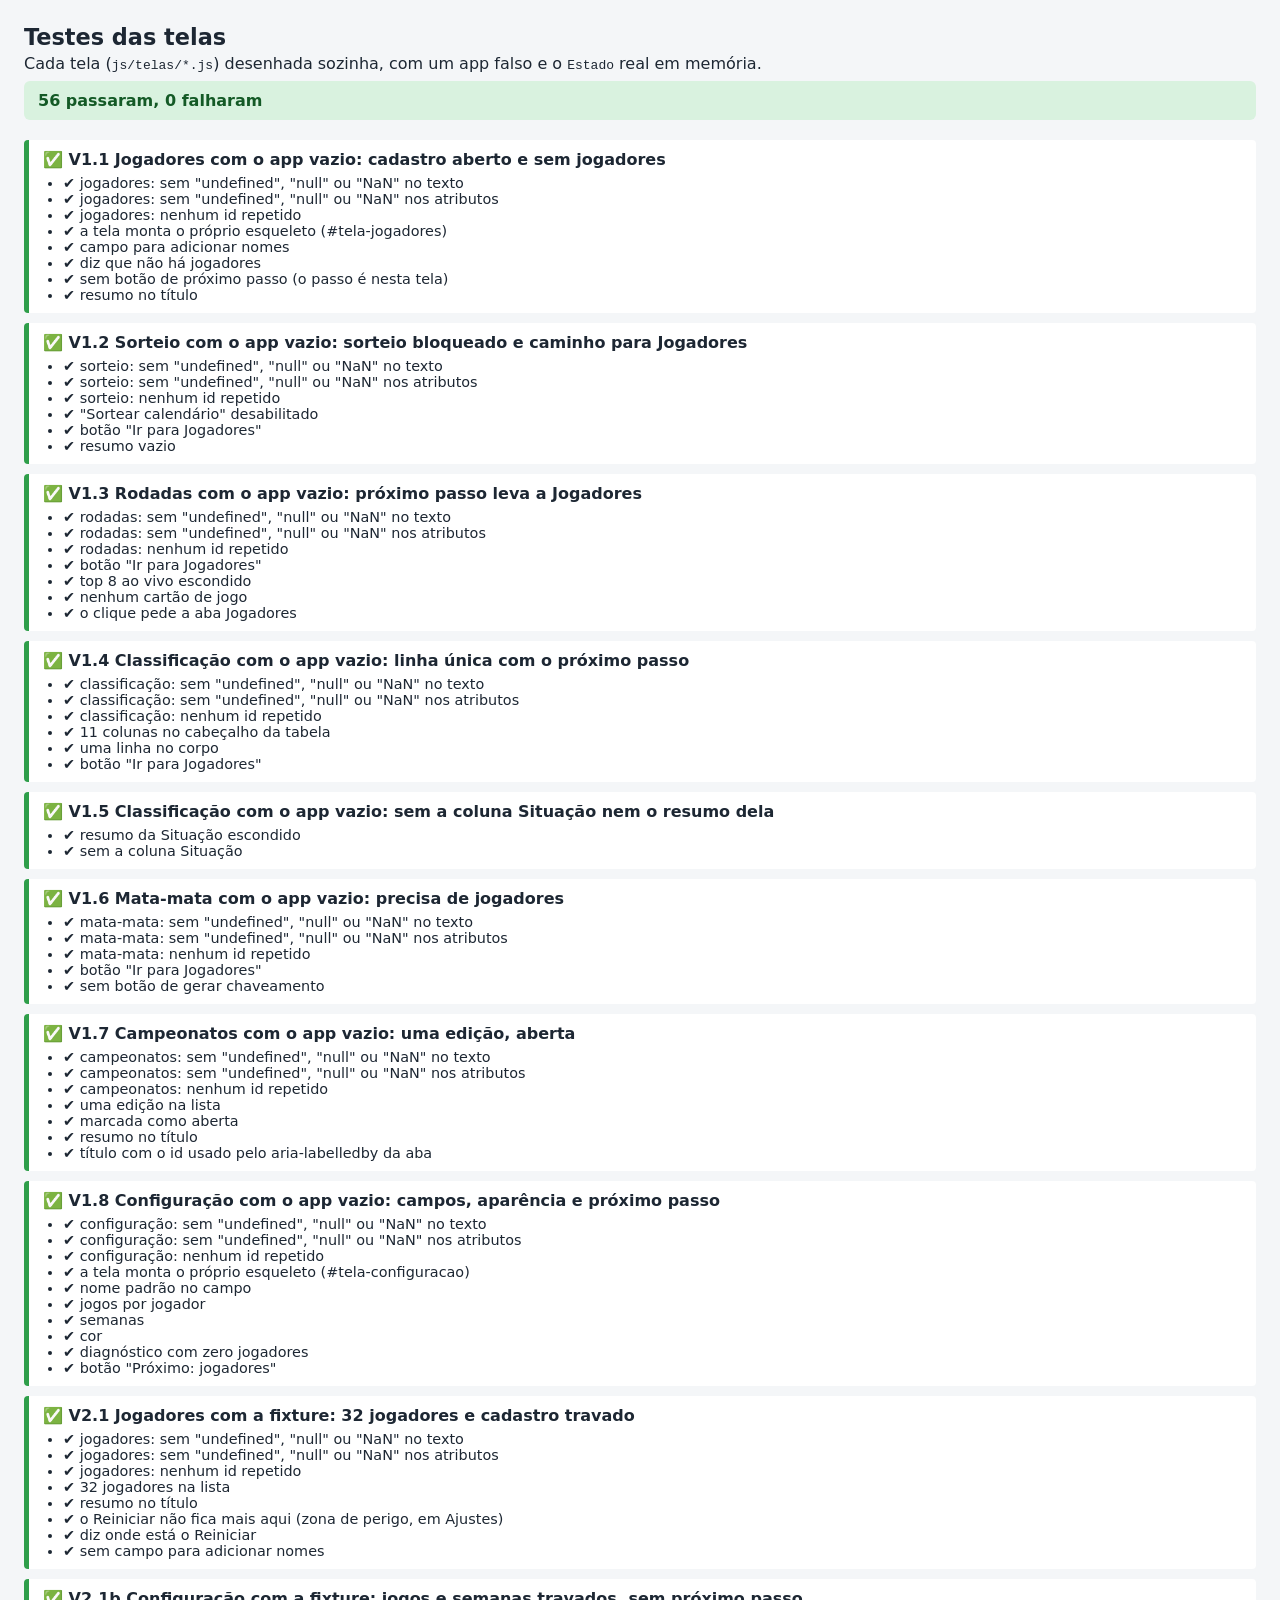
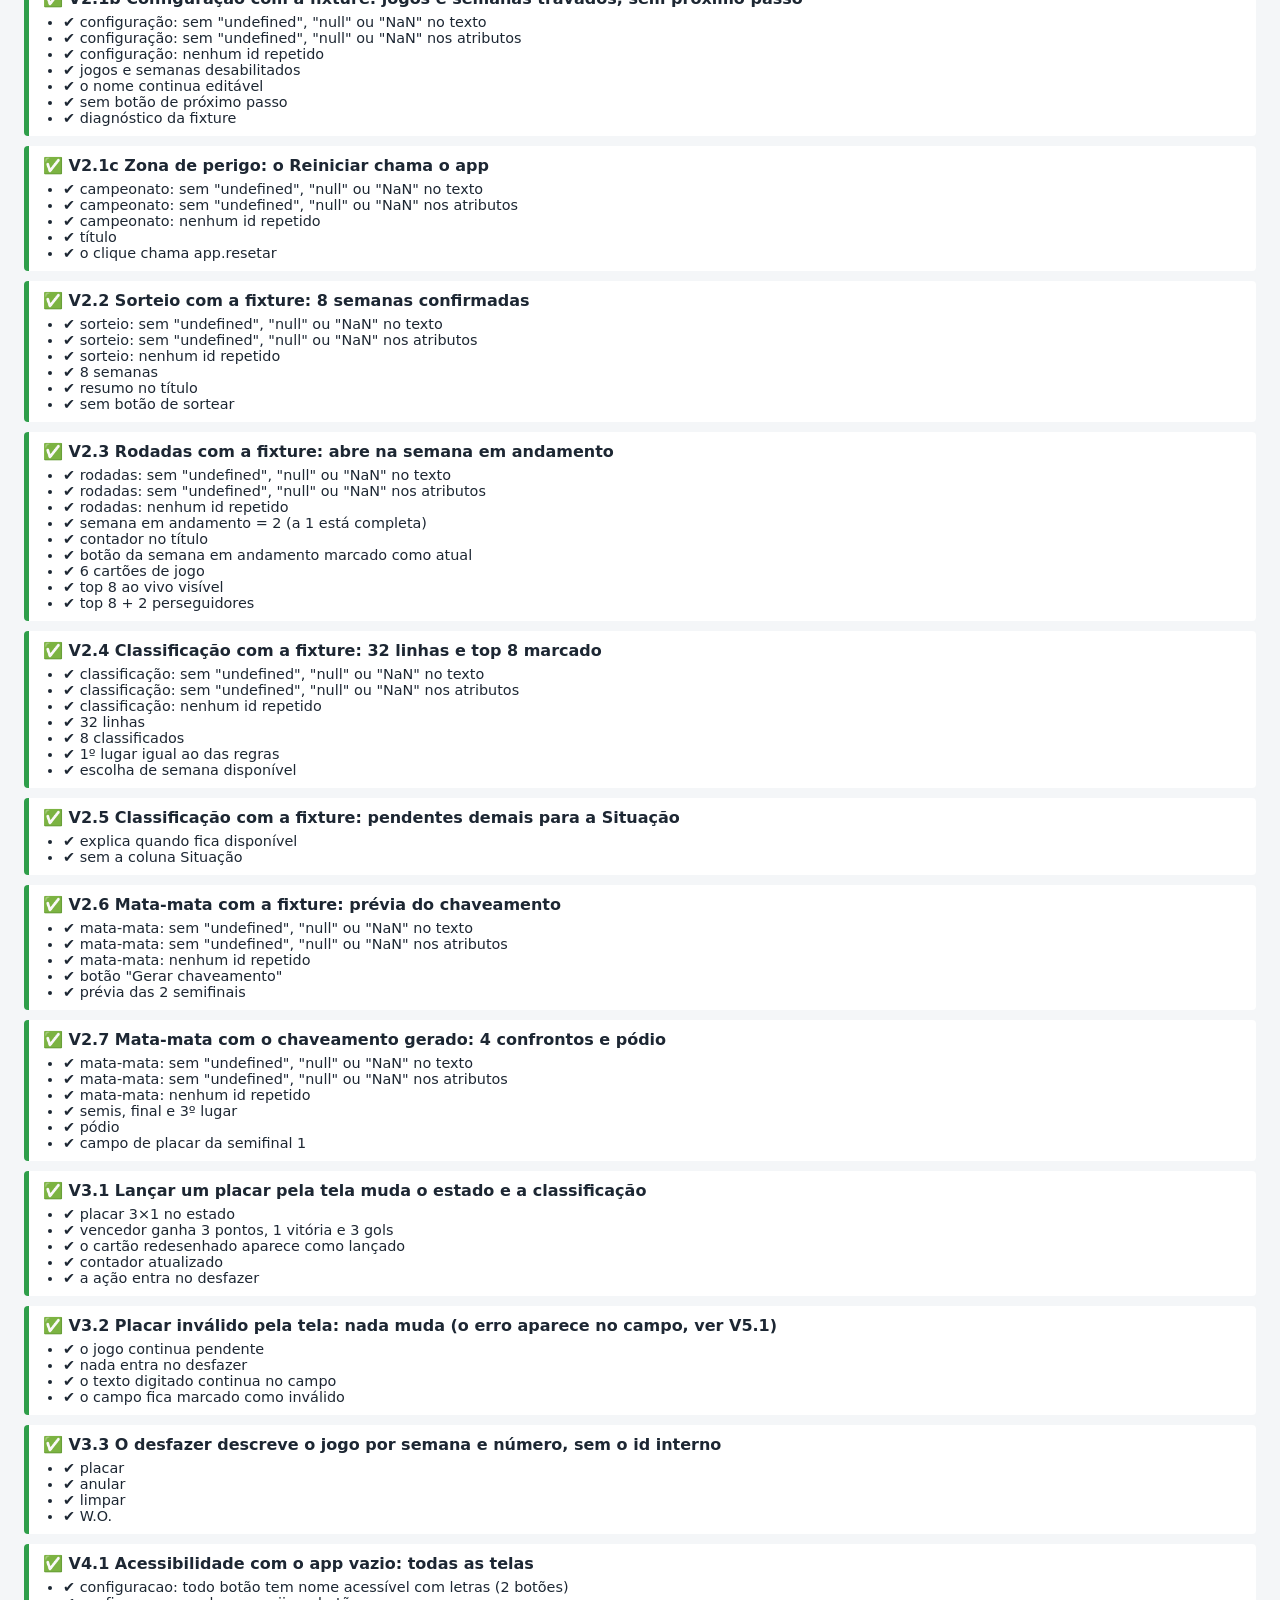
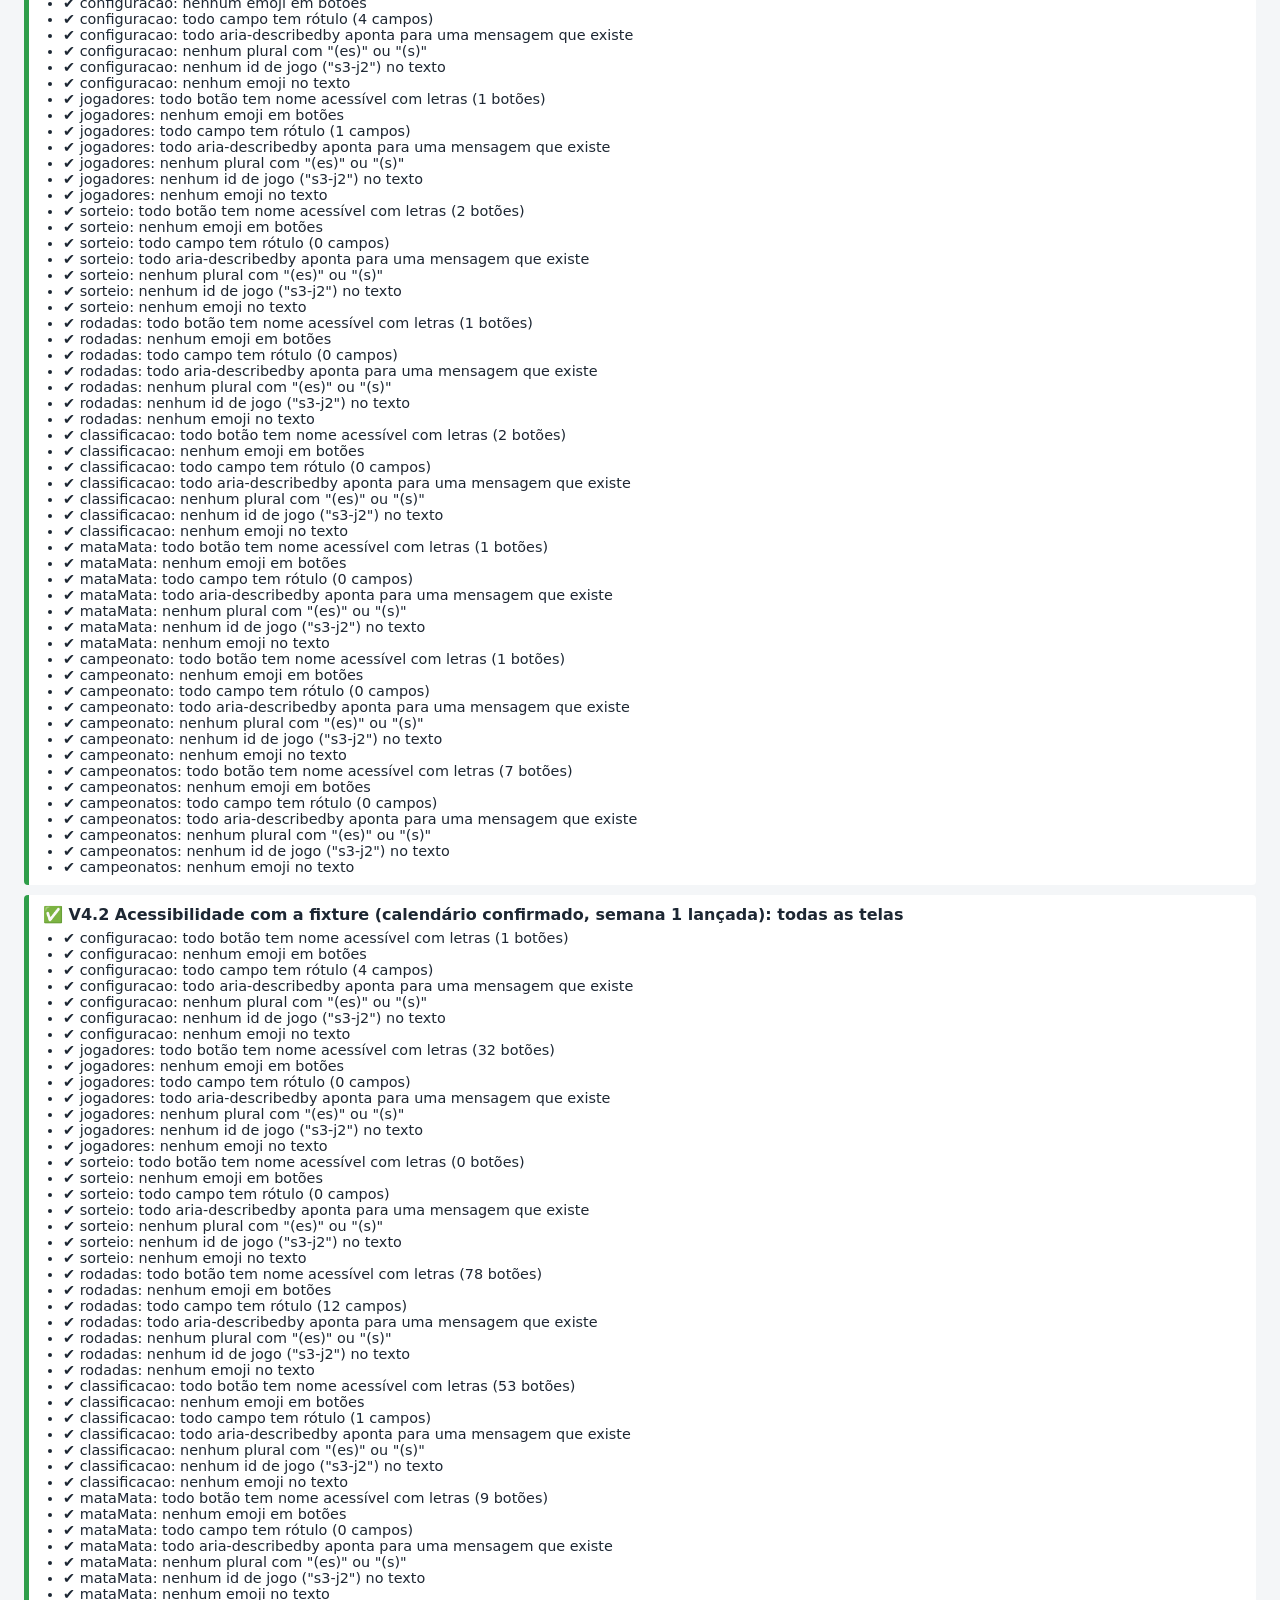
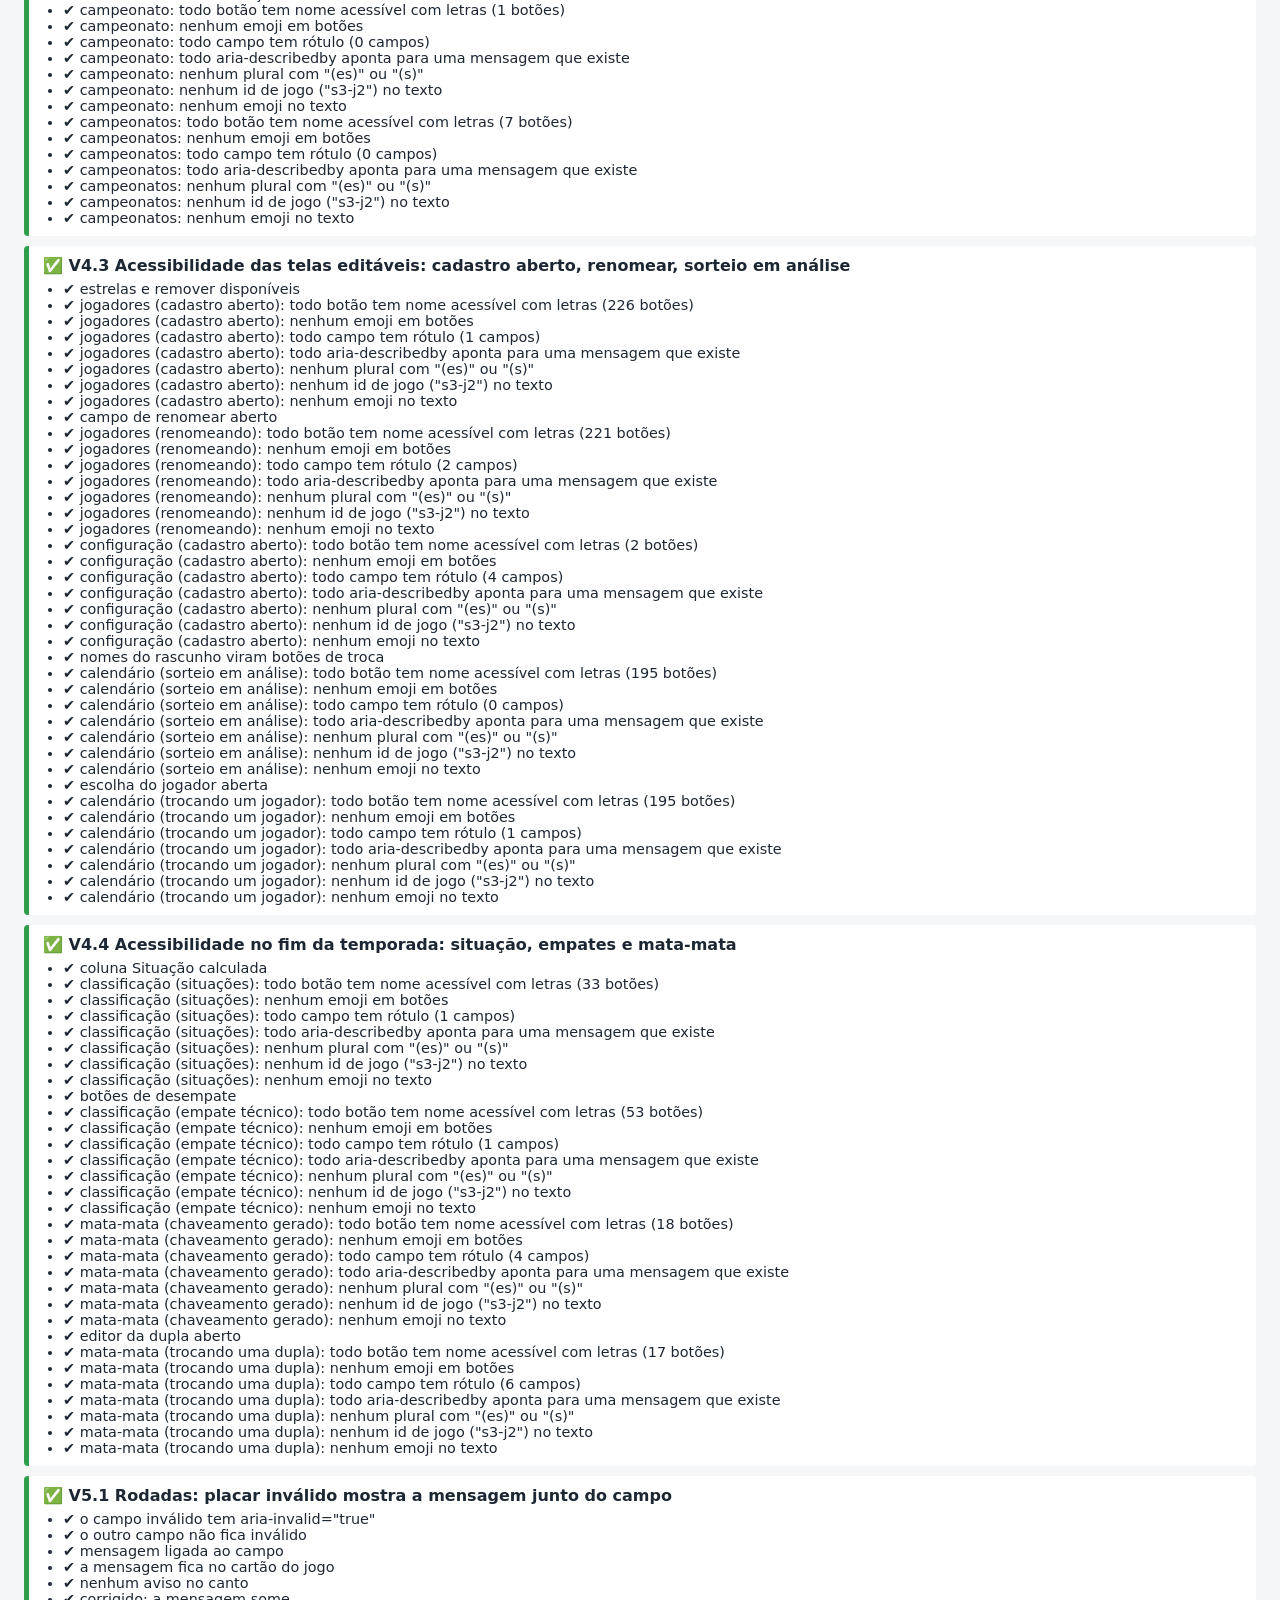
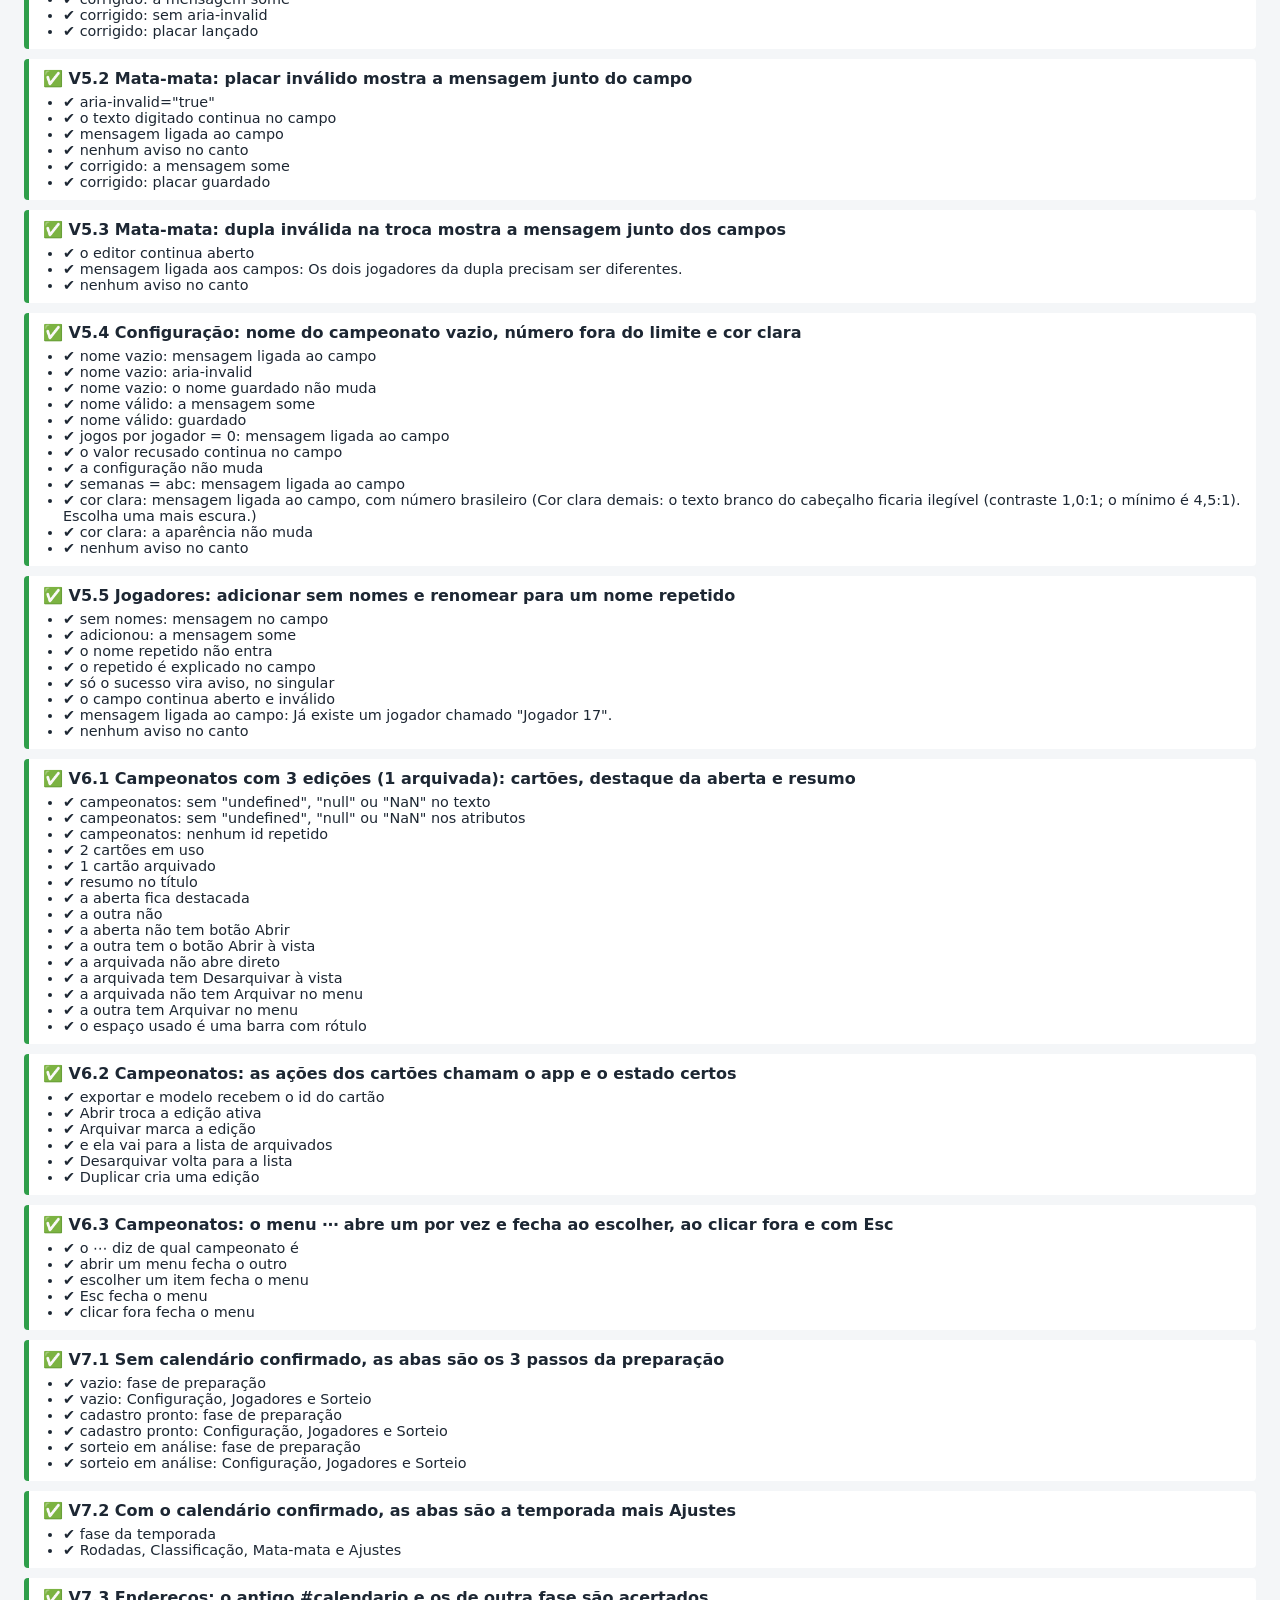
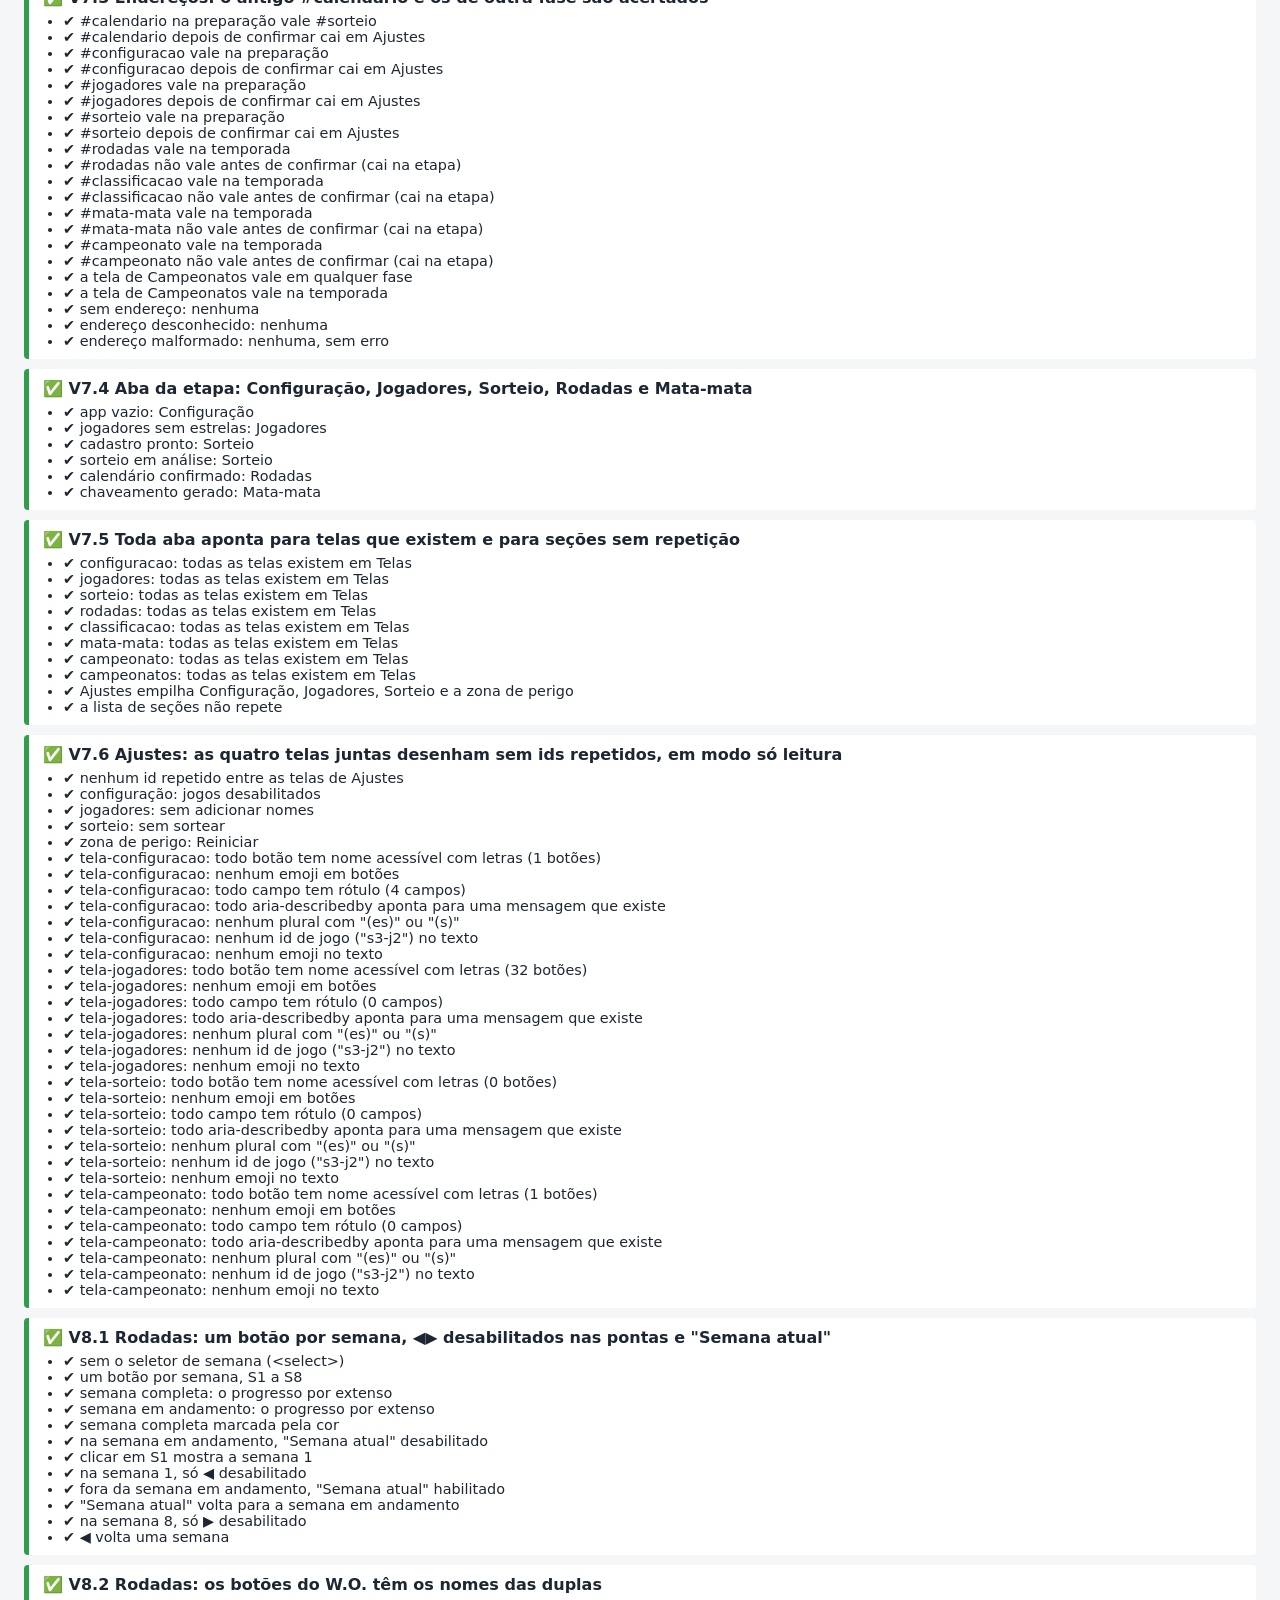
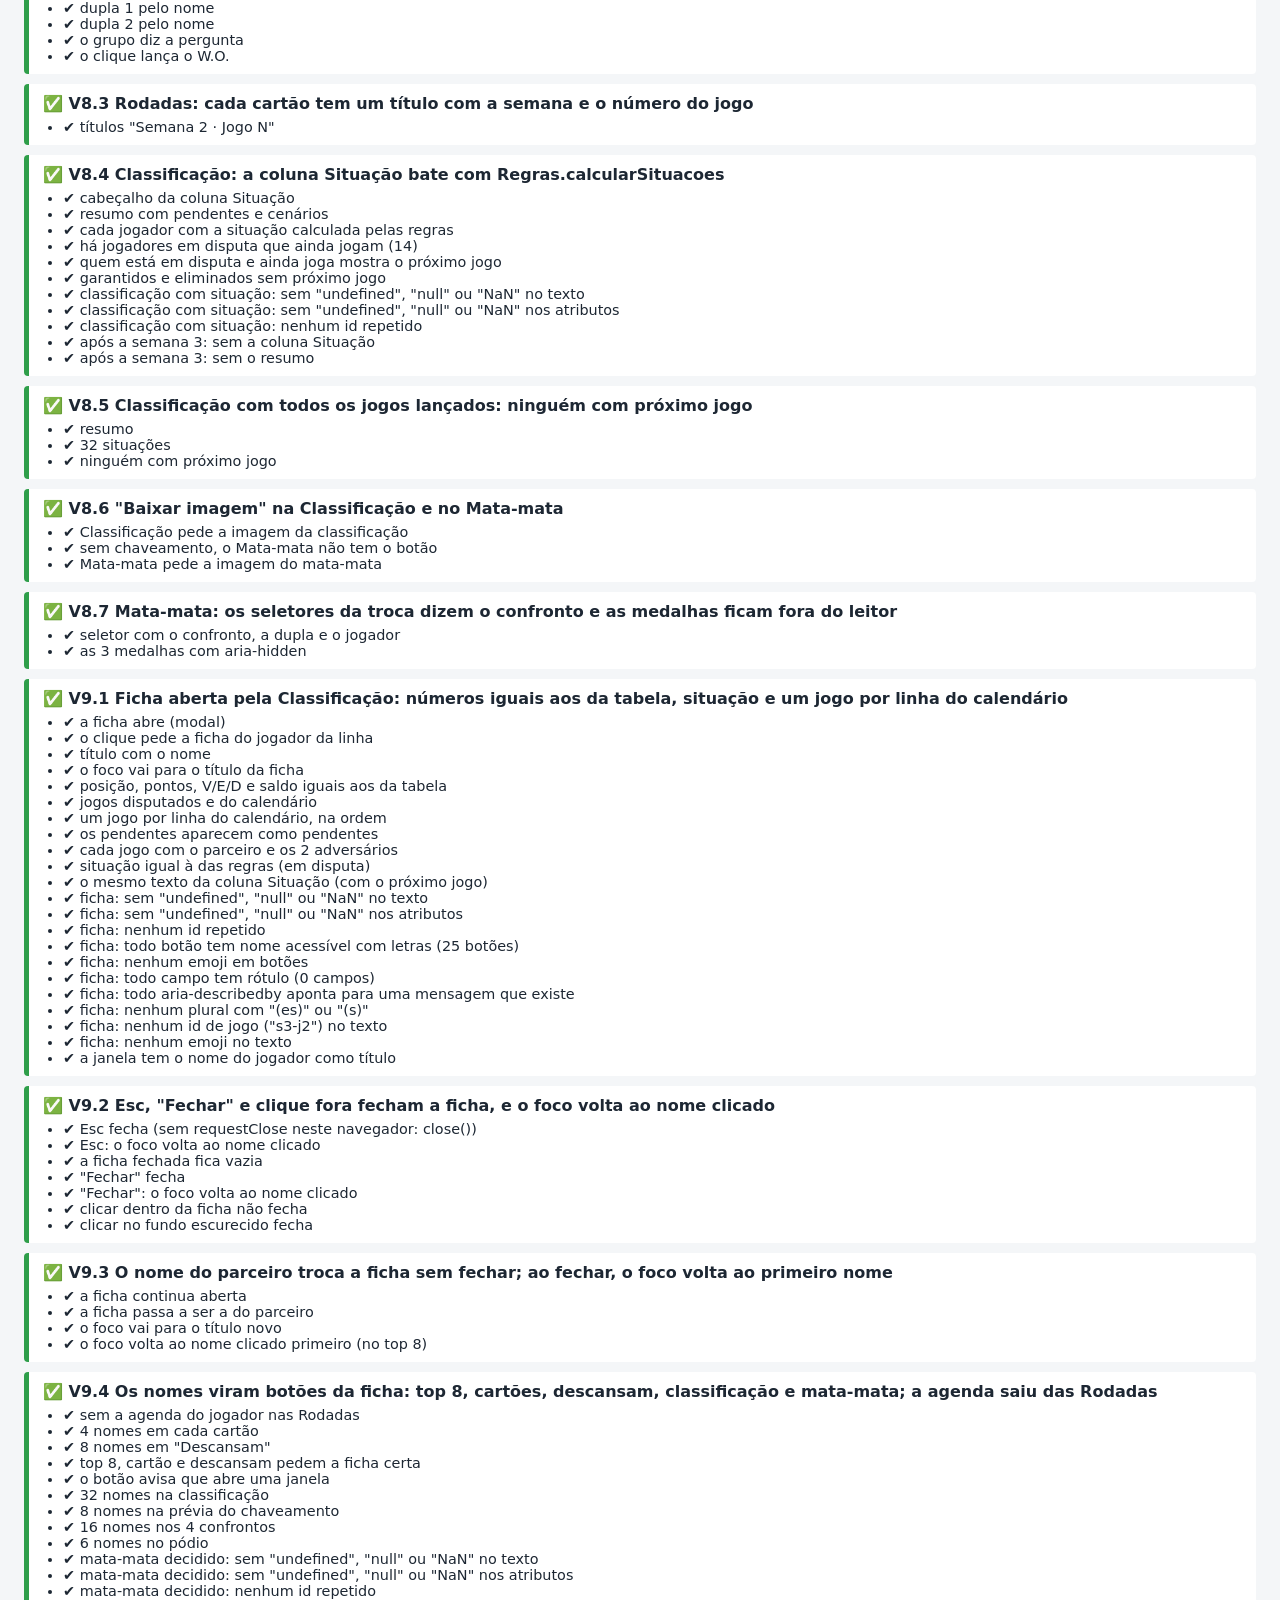
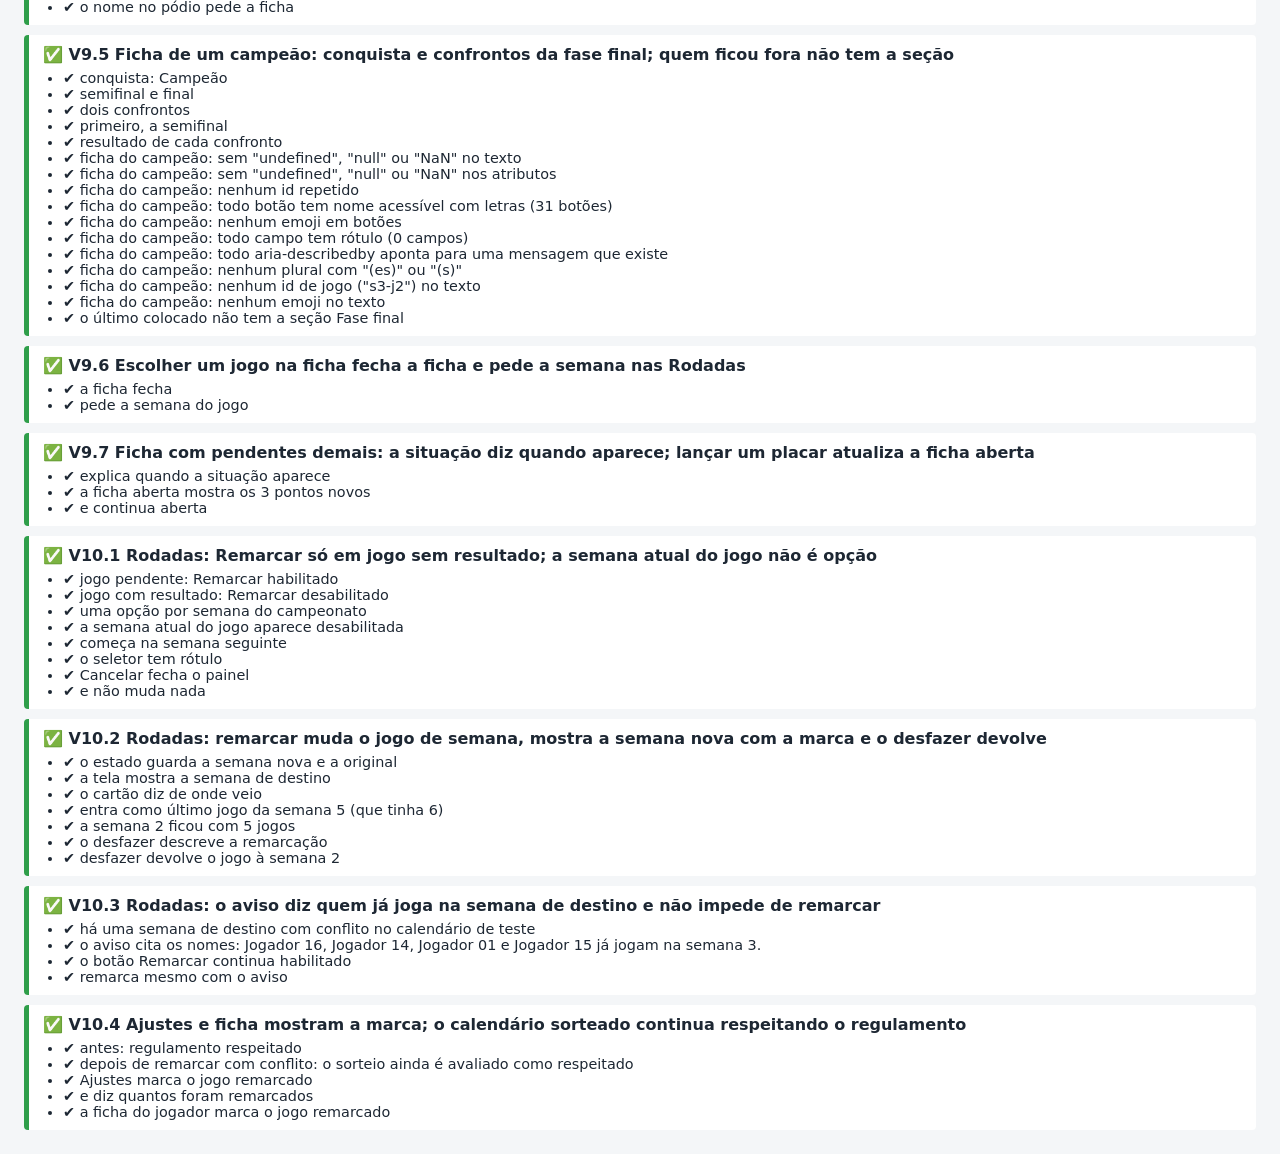
==== testes-telas.html @ a16ae67a "Phase 23: reschedule games to another week Adds a "Remarcar" button to pending game cards in Rodadas" ====
<!DOCTYPE html>
<html lang="pt-BR">
<head>
  <meta charset="UTF-8">
  <meta name="viewport" content="width=device-width, initial-scale=1">
  <title>Testes das telas – Copa FIFA em Duplas</title>
  <style>
    body { font-family: system-ui, sans-serif; margin: 24px; background: #f4f6f8; color: #1d2733; }
    h1 { margin: 0 0 4px; font-size: 1.4rem; }
    #resumo { font-weight: 600; margin: 8px 0 20px; padding: 10px 14px; border-radius: 6px; }
    #resumo.ok { background: #d9f2df; color: #145a26; }
    #resumo.falha { background: #fbdcdc; color: #8a1616; }
    .caso { background: #fff; border-left: 5px solid #999; border-radius: 4px; padding: 10px 14px; margin-bottom: 10px; }
    .caso.passou { border-color: #2e9e4a; }
    .caso.falhou { border-color: #d03030; }
    .caso h2 { font-size: 1rem; margin: 0 0 6px; }
    .caso ul { margin: 0; padding-left: 20px; font-size: .9rem; }
    .caso li.erro { color: #b01e1e; font-weight: 600; }
  </style>
</head>
<body>
  <h1>Testes das telas</h1>
  <div>Cada tela (<code>js/telas/*.js</code>) desenhada sozinha, com um app falso e o <code>Estado</code> real em memória.</div>
  <div id="resumo"></div>
  <div id="casos"></div>
  <!-- As telas dos casos são montadas aqui (fora da vista). -->
  <div id="area-telas" hidden></div>

  <script src="testes/dados-exemplo.js"></script>
  <script src="js/regras.js"></script>
  <script src="js/estado.js"></script>
  <script src="js/abas.js"></script>
  <script src="js/campeonatos.js"></script>
  <script src="js/icones.js"></script>
  <script src="js/util.js"></script>
  <script src="js/telas/configuracao.js"></script>
  <script src="js/telas/jogadores.js"></script>
  <script src="js/telas/sorteio.js"></script>
  <script src="js/telas/rodadas.js"></script>
  <script src="js/telas/classificacao.js"></script>
  <script src="js/telas/mata-mata.js"></script>
  <script src="js/telas/campeonato.js"></script>
  <script src="js/telas/campeonatos.js"></script>
  <script src="js/telas/ficha.js"></script>
  <script>
    "use strict";

    const { el, buscar } = Util;
    const casos = [];
    function caso(titulo, fn) { casos.push({ titulo, fn }); }

    // Asserções: cada uma registra uma linha no relatório do caso.
    function criarVerificador(registro) {
      return {
        igual(atual, esperado, descricao) {
          const ok = JSON.stringify(atual) === JSON.stringify(esperado);
          registro.push({ ok, texto: ok ? descricao : `${descricao}: esperado ${JSON.stringify(esperado)}, veio ${JSON.stringify(atual)}` });
        },
        verdadeiro(cond, descricao) {
          registro.push({ ok: Boolean(cond), texto: descricao });
        },
      };
    }

    // ---------- dados ----------

    // Armazenamento em memória com a interface do localStorage (não mexe nos dados reais do app).
    function memoria(inicial = {}) {
      const dados = { ...inicial };
      return {
        dados,
        get length() { return Object.keys(dados).length; },
        key: (i) => Object.keys(dados)[i] ?? null,
        getItem: (k) => (k in dados ? dados[k] : null),
        setItem: (k, v) => { dados[k] = String(v); },
        removeItem: (k) => { delete dados[k]; },
      };
    }

    // Os 32 jogadores fictícios da fixture, com estrelas de 1 a 5 em rodízio.
    const JOGADORES = window.DADOS_INICIAIS.classificacaoBase.map((l, i) => ({ id: l.id, nome: l.nome, estrelas: (i % 5) + 1 }));
    const SEMENTE = 5;
    let calendarioGuardado = null; // o sorteio leva ~1 s: feito uma vez só
    function calendarioDaFixture() {
      if (!calendarioGuardado) {
        calendarioGuardado = Regras.gerarCalendario(JOGADORES, { jogosPorJogador: 6, semanas: 8, semente: SEMENTE }).calendario;
      }
      return calendarioGuardado;
    }

    // Estado v2 com o calendário confirmado (48 jogos em 8 semanas) e as `semanasLancadas` primeiras
    // com placar. Com `mataMata`, todos os jogos lançados e o chaveamento gerado.
    function dadosComCalendario({ semanasLancadas = 1, mataMata = false } = {}) {
      const jogos = Regras.calendarioParaJogos(calendarioDaFixture());
      const ate = mataMata ? Infinity : semanasLancadas;
      jogos.forEach((j, i) => {
        if (j.semana <= ate) j.resultado = { tipo: "placar", gols1: (i % 3) + 1, gols2: i % 2 };
      });
      const dados = {
        versao: 2,
        campeonato: {
          nome: "Copa de teste",
          config: { ...Regras.REGRAS_PADRAO },
          jogadores: JOGADORES.map((j) => ({ ...j })),
          sorteio: { semente: SEMENTE, confirmado: true },
        },
        jogos,
        desempatesManuais: [],
        mataMata: null,
        historico: [],
      };
      if (mataMata) {
        const tabela = Regras.calcularClassificacao(Regras.baseDosJogadores(dados.campeonato.jogadores), jogos, [], dados.campeonato.config);
        dados.mataMata = Regras.gerarMataMata(tabela);
      }
      return dados;
    }

    // ---------- app falso ----------

    // Mesma interface do `app` do ui.js, com o Estado e os Campeonatos reais sobre um armazenamento
    // em memória. O redesenho é síncrono; avisos, pedidos de troca de aba e de semana só ficam
    // registrados. Os nomes abrem a ficha se ela estiver montada (montar("ficha")).
    // `dados`: estado v2 inicial (sem ele, o app começa vazio, como na primeira abertura).
    function criarAppFalso(dados = null) {
      const area = document.getElementById("area-telas");
      area.replaceChildren();
      const armazenamento = memoria(dados ? { [Estado.CHAVE]: JSON.stringify(dados) } : {});
      const campeonatos = Campeonatos.criar(armazenamento);
      const estado = Estado.criar(armazenamento, campeonatos.chaveAtiva());
      const nomePorId = new Map();
      const avisos = [];
      const abasPedidas = [];
      const imagens = []; // tipos pedidos a app.exportarPNG
      const fichasPedidas = []; // jogadores cujo nome foi clicado
      const semanasPedidas = []; // semanas pedidas a app.verSemana
      const telas = [];
      let ficha = null; // tela da ficha, quando montada
      function abrirFicha(id, origem) {
        fichasPedidas.push(id);
        if (ficha) ficha.abrir(id, origem);
      }

      const base = () => Regras.baseDosJogadores(estado.atual().campeonato.jogadores);
      function tabelaAtual() {
        const atual = estado.atual();
        return Regras.classificacaoPorSemana(base(), atual.jogos, atual.desempatesManuais, atual.campeonato.config);
      }
      function sincronizarJogadores() {
        nomePorId.clear();
        for (const j of estado.atual().campeonato.jogadores) nomePorId.set(j.id, j.nome);
      }
      function renderizar() {
        const atual = estado.atual();
        const tabela = tabelaAtual();
        for (const tela of telas) tela.renderizar(atual, tabela);
      }
      const irParaAba = (aba) => { abasPedidas.push(aba); };

      const app = {
        estado,
        campeonatos,
        nomePorId,
        base,
        config: () => estado.atual().campeonato.config,
        avisar: (texto, tipo = "info") => { avisos.push({ texto, tipo }); },
        renderizar,
        focarDepois() {},
        irParaAba,
        proximoPasso: (texto, aba, rotulo) => Util.proximoPasso(texto, aba, rotulo, irParaAba),
        cadastroTravado: () => Regras.cadastroTravado(estado.atual().campeonato, estado.atual().jogos),
        nomesDupla: (dupla) => dupla.map((id) => nomePorId.get(id)).join(" + "),
        botaoJogador: (id, idDom) => Util.botaoJogador(id, nomePorId.get(id), idDom, abrirFicha),
        verSemana: (n) => { semanasPedidas.push(n); },
        numerosNaSemana: Util.numerosNaSemana,
        tabelaAtual,
        limparRascunhos() { for (const t of telas) if (t.limparRascunhos) t.limparRascunhos(); },
        resetar() {},
        sincronizarEdicao() {
          if (estado.chave() !== campeonatos.chaveAtiva()) estado.trocarChave(campeonatos.chaveAtiva());
          renderizar();
        },
        novoCampeonato() {},
        exportarEdicao() {},
        exportarModelo() {},
        exportarPNG: (tipo) => { imagens.push(tipo); },
        escolherArquivoParaImportar() {},
      };
      sincronizarJogadores();
      estado.aoMudar(sincronizarJogadores);
      estado.aoMudar(renderizar);

      // Monta a tela `nome` (chave de Telas) numa raiz nova e desenha.
      function montar(nome) {
        const raiz = el("section", { class: "aba" });
        area.appendChild(raiz);
        const tela = Telas[nome].criar(app, raiz);
        if (nome === "ficha") ficha = tela;
        telas.push(tela);
        renderizar();
        return raiz;
      }

      return { app, estado, avisos, abasPedidas, imagens, fichasPedidas, semanasPedidas, montar, tabelaAtual };
    }

    // ---------- verificações comuns ----------

    // Nada de "undefined", "null" ou "NaN" no texto nem nos atributos, e nenhum id repetido.
    // No texto, sem exigir limite de palavra: um filho null vira "null" colado no texto vizinho ("saldonullJogos").
    function verificarLimpeza(t, raiz, nome) {
      const lixo = /\b(undefined|null|NaN)\b/;
      t.verdadeiro(!/undefined|null|NaN/.test(raiz.textContent), `${nome}: sem "undefined", "null" ou "NaN" no texto`);
      const atributos = [...raiz.querySelectorAll("*")].flatMap((e) => [...e.attributes].map((a) => `${a.name}="${a.value}"`));
      const sujos = atributos.filter((a) => lixo.test(a));
      t.igual(sujos, [], `${nome}: sem "undefined", "null" ou "NaN" nos atributos`);
      const ids = [...raiz.querySelectorAll("[id]")].map((e) => e.id);
      t.igual(ids.filter((id, i) => ids.indexOf(id) !== i), [], `${nome}: nenhum id repetido`);
    }

    function texto(raiz, id) {
      const alvo = buscar(raiz, id);
      return alvo ? alvo.textContent : null;
    }

    function botoesProximoPasso(raiz) {
      return [...raiz.querySelectorAll("button[data-ir]")].map((b) => b.dataset.ir);
    }

    // ---------- V1: app vazio ----------

    caso("V1.1 Jogadores com o app vazio: cadastro aberto e sem jogadores", (t) => {
      const { montar } = criarAppFalso();
      const raiz = montar("jogadores");
      verificarLimpeza(t, raiz, "jogadores");
      t.verdadeiro(buscar(raiz, "tela-jogadores"), "a tela monta o próprio esqueleto (#tela-jogadores)");
      t.verdadeiro(buscar(raiz, "novos-nomes"), "campo para adicionar nomes");
      t.verdadeiro(raiz.textContent.includes("Nenhum jogador cadastrado ainda"), "diz que não há jogadores");
      t.igual(botoesProximoPasso(raiz), [], "sem botão de próximo passo (o passo é nesta tela)");
      t.igual(texto(raiz, "resumo-jogadores"), "0 jogadores", "resumo no título");
    });

    caso("V1.2 Sorteio com o app vazio: sorteio bloqueado e caminho para Jogadores", (t) => {
      const { montar } = criarAppFalso();
      const raiz = montar("sorteio");
      verificarLimpeza(t, raiz, "sorteio");
      t.verdadeiro(buscar(raiz, "btn-sortear").disabled, "\"Sortear calendário\" desabilitado");
      t.igual(botoesProximoPasso(raiz), ["jogadores"], "botão \"Ir para Jogadores\"");
      t.igual(texto(raiz, "resumo-sorteio"), "", "resumo vazio");
    });

    caso("V1.3 Rodadas com o app vazio: próximo passo leva a Jogadores", (t) => {
      const { montar, abasPedidas } = criarAppFalso();
      const raiz = montar("rodadas");
      verificarLimpeza(t, raiz, "rodadas");
      t.igual(botoesProximoPasso(raiz), ["jogadores"], "botão \"Ir para Jogadores\"");
      t.verdadeiro(buscar(raiz, "painel-top").hidden, "top 8 ao vivo escondido");
      t.igual(raiz.querySelectorAll(".jogo").length, 0, "nenhum cartão de jogo");
      raiz.querySelector("button[data-ir]").click();
      t.igual(abasPedidas, ["jogadores"], "o clique pede a aba Jogadores");
    });

    caso("V1.4 Classificação com o app vazio: linha única com o próximo passo", (t) => {
      const { montar } = criarAppFalso();
      const raiz = montar("classificacao");
      verificarLimpeza(t, raiz, "classificação");
      t.igual(raiz.querySelectorAll("thead th").length, 11, "11 colunas no cabeçalho da tabela");
      t.igual(buscar(raiz, "corpo-classificacao").rows.length, 1, "uma linha no corpo");
      t.igual(botoesProximoPasso(raiz), ["jogadores"], "botão \"Ir para Jogadores\"");
    });

    caso("V1.5 Classificação com o app vazio: sem a coluna Situação nem o resumo dela", (t) => {
      const { montar } = criarAppFalso();
      const raiz = montar("classificacao");
      t.verdadeiro(buscar(raiz, "resumo-situacao").hidden, "resumo da Situação escondido");
      t.verdadeiro(!raiz.querySelector("th.col-situacao"), "sem a coluna Situação");
    });

    caso("V1.6 Mata-mata com o app vazio: precisa de jogadores", (t) => {
      const { montar } = criarAppFalso();
      const raiz = montar("mataMata");
      verificarLimpeza(t, raiz, "mata-mata");
      t.igual(botoesProximoPasso(raiz), ["jogadores"], "botão \"Ir para Jogadores\"");
      t.verdadeiro(!buscar(raiz, "btn-gerar-chave"), "sem botão de gerar chaveamento");
    });

    caso("V1.7 Campeonatos com o app vazio: uma edição, aberta", (t) => {
      const { montar } = criarAppFalso();
      const raiz = montar("campeonatos");
      verificarLimpeza(t, raiz, "campeonatos");
      const itens = buscar(raiz, "lista-campeonatos").children;
      t.igual(itens.length, 1, "uma edição na lista");
      t.verdadeiro(itens[0].classList.contains("ativo"), "marcada como aberta");
      t.igual(texto(raiz, "resumo-campeonatos"), "1 em uso", "resumo no título");
      t.verdadeiro(buscar(raiz, "titulo-tela-campeonatos"), "título com o id usado pelo aria-labelledby da aba");
    });

    // ---------- V2: fixture (32 jogadores, calendário confirmado, semana 1 lançada) ----------

    caso("V1.8 Configuração com o app vazio: campos, aparência e próximo passo", (t) => {
      const { montar } = criarAppFalso();
      const raiz = montar("configuracao");
      verificarLimpeza(t, raiz, "configuração");
      t.verdadeiro(buscar(raiz, "tela-configuracao"), "a tela monta o próprio esqueleto (#tela-configuracao)");
      t.igual(buscar(raiz, "nome-campeonato").value, "Copa FIFA em Duplas", "nome padrão no campo");
      t.igual(buscar(raiz, "config-jogos").value, "6", "jogos por jogador");
      t.igual(buscar(raiz, "config-semanas").value, "8", "semanas");
      t.verdadeiro(buscar(raiz, "aparencia-cor"), "cor");
      t.verdadeiro(texto(raiz, "diagnostico").startsWith("0 jogadores × 6 jogos"), "diagnóstico com zero jogadores");
      t.igual(botoesProximoPasso(raiz), ["jogadores"], "botão \"Próximo: jogadores\"");
    });

    caso("V2.1 Jogadores com a fixture: 32 jogadores e cadastro travado", (t) => {
      const { montar } = criarAppFalso(dadosComCalendario());
      const raiz = montar("jogadores");
      verificarLimpeza(t, raiz, "jogadores");
      t.igual(buscar(raiz, "lista-jogadores").children.length, 32, "32 jogadores na lista");
      t.igual(texto(raiz, "resumo-jogadores"), "32 jogadores · calendário confirmado", "resumo no título");
      t.verdadeiro(!buscar(raiz, "btn-reiniciar"), "o Reiniciar não fica mais aqui (zona de perigo, em Ajustes)");
      t.verdadeiro(raiz.textContent.includes("Ajustes"), "diz onde está o Reiniciar");
      t.verdadeiro(!buscar(raiz, "novos-nomes"), "sem campo para adicionar nomes");
    });

    caso("V2.1b Configuração com a fixture: jogos e semanas travados, sem próximo passo", (t) => {
      const { montar } = criarAppFalso(dadosComCalendario());
      const raiz = montar("configuracao");
      verificarLimpeza(t, raiz, "configuração");
      t.verdadeiro(buscar(raiz, "config-jogos").disabled && buscar(raiz, "config-semanas").disabled, "jogos e semanas desabilitados");
      t.verdadeiro(!buscar(raiz, "nome-campeonato").disabled, "o nome continua editável");
      t.igual(botoesProximoPasso(raiz), [], "sem botão de próximo passo");
      t.verdadeiro(texto(raiz, "diagnostico").startsWith("32 jogadores × 6 jogos"), "diagnóstico da fixture");
    });

    caso("V2.1c Zona de perigo: o Reiniciar chama o app", (t) => {
      const ctx = criarAppFalso(dadosComCalendario());
      let chamadas = 0;
      ctx.app.resetar = () => { chamadas++; };
      const raiz = ctx.montar("campeonato");
      verificarLimpeza(t, raiz, "campeonato");
      t.igual(raiz.querySelector("h2").textContent, "Zona de perigo", "título");
      buscar(raiz, "btn-reiniciar").click();
      t.igual(chamadas, 1, "o clique chama app.resetar");
    });

    caso("V2.2 Sorteio com a fixture: 8 semanas confirmadas", (t) => {
      const { montar } = criarAppFalso(dadosComCalendario());
      const raiz = montar("sorteio");
      verificarLimpeza(t, raiz, "sorteio");
      t.igual(raiz.querySelectorAll(".semana-calendario").length, 8, "8 semanas");
      t.igual(texto(raiz, "resumo-sorteio"), "confirmado · 48 jogos", "resumo no título");
      t.verdadeiro(!buscar(raiz, "btn-sortear"), "sem botão de sortear");
    });

    caso("V2.3 Rodadas com a fixture: abre na semana em andamento", (t) => {
      const dados = dadosComCalendario();
      const { montar } = criarAppFalso(dados);
      const raiz = montar("rodadas");
      verificarLimpeza(t, raiz, "rodadas");
      const semana = Regras.semanaAtual(dados.jogos, dados.campeonato.config);
      t.igual(semana, 2, "semana em andamento = 2 (a 1 está completa)");
      t.igual(texto(raiz, "contador-jogos"), "6/48 lançados", "contador no título");
      const selecionadas = [...raiz.querySelectorAll('.chip-semana[aria-current="true"]')].map((b) => b.id);
      t.igual(selecionadas, [`chip-semana-${semana}`], "botão da semana em andamento marcado como atual");
      t.igual(buscar(raiz, "lista-jogos").querySelectorAll(".jogo").length, 6, "6 cartões de jogo");
      const painel = buscar(raiz, "painel-top");
      t.verdadeiro(!painel.hidden, "top 8 ao vivo visível");
      t.igual(painel.querySelectorAll("tbody tr").length, 10, "top 8 + 2 perseguidores");
    });

    caso("V2.4 Classificação com a fixture: 32 linhas e top 8 marcado", (t) => {
      const { montar, tabelaAtual } = criarAppFalso(dadosComCalendario());
      const raiz = montar("classificacao");
      verificarLimpeza(t, raiz, "classificação");
      const linhas = buscar(raiz, "corpo-classificacao").rows;
      t.igual(linhas.length, 32, "32 linhas");
      t.igual(raiz.querySelectorAll("tr.classificado").length, 8, "8 classificados");
      t.verdadeiro(linhas[0].textContent.includes(tabelaAtual()[0].nome), "1º lugar igual ao das regras");
      t.verdadeiro(buscar(raiz, "select-semana-classificacao"), "escolha de semana disponível");
    });

    caso("V2.5 Classificação com a fixture: pendentes demais para a Situação", (t) => {
      const dados = dadosComCalendario();
      const { montar } = criarAppFalso(dados);
      const raiz = montar("classificacao");
      const limite = Regras.limitePendentesSituacoes(dados.campeonato.config);
      t.igual(texto(raiz, "resumo-situacao"), `Situação disponível quando faltarem até ${limite} jogos (faltam 42).`, "explica quando fica disponível");
      t.verdadeiro(!raiz.querySelector("th.col-situacao"), "sem a coluna Situação");
    });

    caso("V2.6 Mata-mata com a fixture: prévia do chaveamento", (t) => {
      const { montar } = criarAppFalso(dadosComCalendario());
      const raiz = montar("mataMata");
      verificarLimpeza(t, raiz, "mata-mata");
      t.verdadeiro(buscar(raiz, "btn-gerar-chave"), "botão \"Gerar chaveamento\"");
      t.igual(raiz.querySelectorAll(".previa li").length, 2, "prévia das 2 semifinais");
    });

    caso("V2.7 Mata-mata com o chaveamento gerado: 4 confrontos e pódio", (t) => {
      const { montar } = criarAppFalso(dadosComCalendario({ mataMata: true }));
      const raiz = montar("mataMata");
      verificarLimpeza(t, raiz, "mata-mata");
      t.igual(raiz.querySelectorAll(".confronto").length, 4, "semis, final e 3º lugar");
      t.verdadeiro(buscar(raiz, "podio"), "pódio");
      t.verdadeiro(buscar(raiz, "mm-semi1-0-gols1"), "campo de placar da semifinal 1");
    });

    // ---------- V3: lançar pela tela ----------

    // Preenche os dois campos de placar de um jogo como o organizador faria e dispara o "change".
    function digitarPlacar(raiz, id, gols1, gols2) {
      const campo1 = buscar(raiz, `gols-${id}-1`);
      campo1.value = gols1;
      campo1.dispatchEvent(new Event("input", { bubbles: true }));
      const campo2 = buscar(raiz, `gols-${id}-2`);
      campo2.value = gols2;
      campo2.dispatchEvent(new Event("input", { bubbles: true }));
      campo2.dispatchEvent(new Event("change", { bubbles: true }));
    }

    caso("V3.1 Lançar um placar pela tela muda o estado e a classificação", (t) => {
      const { montar, estado, tabelaAtual } = criarAppFalso(dadosComCalendario());
      const raiz = montar("rodadas");
      const jogo = estado.atual().jogos.find((j) => j.semana === 2);
      const vencedor = jogo.dupla1[0];
      const antes = tabelaAtual().find((l) => l.id === vencedor);
      digitarPlacar(raiz, jogo.id, "3", "1");
      const depois = estado.atual().jogos.find((j) => j.id === jogo.id).resultado;
      t.igual(depois, { tipo: "placar", gols1: 3, gols2: 1 }, "placar 3×1 no estado");
      const linha = tabelaAtual().find((l) => l.id === vencedor);
      t.igual([linha.pontos, linha.v, linha.gp], [antes.pontos + 3, antes.v + 1, antes.gp + 3], "vencedor ganha 3 pontos, 1 vitória e 3 gols");
      t.verdadeiro(buscar(raiz, `jogo-${jogo.id}`).classList.contains("lancado"), "o cartão redesenhado aparece como lançado");
      t.igual(texto(raiz, "contador-jogos"), "7/48 lançados", "contador atualizado");
      t.verdadeiro(estado.ultimaAcao().includes("3×1"), "a ação entra no desfazer");
    });

    caso("V3.2 Placar inválido pela tela: nada muda (o erro aparece no campo, ver V5.1)", (t) => {
      const { montar, estado } = criarAppFalso(dadosComCalendario());
      const raiz = montar("rodadas");
      const jogo = estado.atual().jogos.find((j) => j.semana === 2);
      const historico = estado.atual().historico.length;
      digitarPlacar(raiz, jogo.id, "x", "1");
      t.igual(estado.atual().jogos.find((j) => j.id === jogo.id).resultado, null, "o jogo continua pendente");
      t.igual(estado.atual().historico.length, historico, "nada entra no desfazer");
      const campo = buscar(raiz, `gols-${jogo.id}-1`);
      t.igual(campo.value, "x", "o texto digitado continua no campo");
      t.verdadeiro(campo.classList.contains("invalido"), "o campo fica marcado como inválido");
    });

    caso("V3.3 O desfazer descreve o jogo por semana e número, sem o id interno", (t) => {
      const { montar, estado } = criarAppFalso(dadosComCalendario());
      const raiz = montar("rodadas");
      const jogos = estado.atual().jogos;
      const jogo = jogos.filter((j) => j.semana === 2)[1];
      digitarPlacar(raiz, jogo.id, "2", "2");
      t.igual(estado.ultimaAcao(), "placar 2×2 (Semana 2 · Jogo 2)", "placar");
      buscar(raiz, `anular-${jogo.id}`).click();
      t.igual(estado.ultimaAcao(), "anular (Semana 2 · Jogo 2)", "anular");
      buscar(raiz, `limpar-${jogo.id}`).click();
      t.igual(estado.ultimaAcao(), "limpar (Semana 2 · Jogo 2)", "limpar");
      buscar(raiz, `wo-${jogo.id}`).click();
      buscar(raiz, `wo-${jogo.id}-2`).click();
      t.igual(estado.ultimaAcao(), "W.O., dupla 2 presente (Semana 2 · Jogo 2)", "W.O.");
    });

    // ---------- V4: acessibilidade de todas as telas ----------

    // Nome acessível simplificado: aria-label, aria-labelledby ou o texto que não está escondido do leitor.
    function nomeAcessivel(e) {
      if (e.getAttribute("aria-label")) return e.getAttribute("aria-label");
      const ref = e.getAttribute("aria-labelledby");
      if (ref) return ref.split(/\s+/).map((id) => (document.getElementById(id) || {}).textContent || "").join(" ");
      const copia = e.cloneNode(true);
      for (const oculto of copia.querySelectorAll('[aria-hidden="true"]')) oculto.remove();
      return copia.textContent.trim();
    }

    // Textos que o organizador lê: o conteúdo e as dicas (title, aria-label).
    function textosVisiveis(raiz) {
      const atributos = [...raiz.querySelectorAll("[title], [aria-label]")]
        .flatMap((e) => [e.getAttribute("title"), e.getAttribute("aria-label")]).filter(Boolean);
      return [raiz.textContent, ...atributos].join("\n");
    }

    const EMOJI = /\p{Extended_Pictographic}/u;

    function verificarAcessibilidade(t, raiz, nome) {
      const botoes = [...raiz.querySelectorAll("button")];
      const semNome = botoes.filter((b) => !/\p{L}/u.test(nomeAcessivel(b))).map((b) => b.id || b.outerHTML.slice(0, 80));
      t.igual(semNome, [], `${nome}: todo botão tem nome acessível com letras (${botoes.length} botões)`);
      const comEmoji = botoes.filter((b) => EMOJI.test(b.textContent + (b.getAttribute("aria-label") || ""))).map((b) => b.id || b.textContent);
      t.igual(comEmoji, [], `${nome}: nenhum emoji em botões`);
      const campos = [...raiz.querySelectorAll("input, select, textarea")].filter((c) => !c.hidden);
      const semRotulo = campos.filter((c) => !(c.labels && c.labels.length) && !c.getAttribute("aria-label") && !c.getAttribute("aria-labelledby"))
        .map((c) => c.id || c.outerHTML.slice(0, 80));
      t.igual(semRotulo, [], `${nome}: todo campo tem rótulo (${campos.length} campos)`);
      const quebrados = [...raiz.querySelectorAll("[aria-describedby]")]
        .filter((e) => !document.getElementById(e.getAttribute("aria-describedby"))).map((e) => e.id);
      t.igual(quebrados, [], `${nome}: todo aria-describedby aponta para uma mensagem que existe`);
      const textos = textosVisiveis(raiz);
      t.igual(textos.match(/\w\((es|s)\)/g), null, `${nome}: nenhum plural com "(es)" ou "(s)"`);
      t.igual(textos.match(/\bs\d+-j\d+\b/g), null, `${nome}: nenhum id de jogo ("s3-j2") no texto`);
      t.igual(raiz.textContent.match(new RegExp(EMOJI.source, "gu")), null, `${nome}: nenhum emoji no texto`);
    }

    const TELAS = ["configuracao", "jogadores", "sorteio", "rodadas", "classificacao", "mataMata", "campeonato", "campeonatos"];

    // Cadastro pronto (32 jogadores com estrelas), sem calendário: telas editáveis.
    function dadosCadastro({ rascunho = false } = {}) {
      const dados = dadosComCalendario();
      dados.jogos = [];
      dados.campeonato.sorteio = rascunho ? { semente: SEMENTE, confirmado: false, rascunho: calendarioDaFixture() } : null;
      return dados;
    }

    caso("V4.1 Acessibilidade com o app vazio: todas as telas", (t) => {
      for (const tela of TELAS) verificarAcessibilidade(t, criarAppFalso().montar(tela), tela);
    });

    caso("V4.2 Acessibilidade com a fixture (calendário confirmado, semana 1 lançada): todas as telas", (t) => {
      for (const tela of TELAS) verificarAcessibilidade(t, criarAppFalso(dadosComCalendario()).montar(tela), tela);
    });

    caso("V4.3 Acessibilidade das telas editáveis: cadastro aberto, renomear, sorteio em análise", (t) => {
      const cadastro = criarAppFalso(dadosCadastro());
      const jogadores = cadastro.montar("jogadores");
      t.verdadeiro(jogadores.querySelector(".estrelas button") && buscar(jogadores, `remover-${JOGADORES[0].id}`), "estrelas e remover disponíveis");
      verificarAcessibilidade(t, jogadores, "jogadores (cadastro aberto)");
      buscar(jogadores, `renomear-${JOGADORES[0].id}`).click();
      t.verdadeiro(buscar(jogadores, `nome-${JOGADORES[0].id}`), "campo de renomear aberto");
      verificarAcessibilidade(t, jogadores, "jogadores (renomeando)");
      verificarAcessibilidade(t, cadastro.montar("configuracao"), "configuração (cadastro aberto)");
      const comRascunho = criarAppFalso(dadosCadastro({ rascunho: true }));
      const calendario = comRascunho.montar("sorteio");
      t.verdadeiro(calendario.querySelector("button.nome-slot"), "nomes do rascunho viram botões de troca");
      verificarAcessibilidade(t, calendario, "calendário (sorteio em análise)");
      calendario.querySelector("button.nome-slot").click();
      t.verdadeiro(buscar(calendario, "troca-jogador"), "escolha do jogador aberta");
      verificarAcessibilidade(t, calendario, "calendário (trocando um jogador)");
    });

    caso("V4.4 Acessibilidade no fim da temporada: situação, empates e mata-mata", (t) => {
      const fim = criarAppFalso(dadosComCalendario({ semanasLancadas: 7 }));
      const comSituacao = fim.montar("classificacao");
      t.verdadeiro(comSituacao.querySelector("td.col-situacao"), "coluna Situação calculada");
      verificarAcessibilidade(t, comSituacao, "classificação (situações)");
      const comEmpate = criarAppFalso(dadosComCalendario()); // semana 1: 8 jogadores em empate técnico
      const classificacao = comEmpate.montar("classificacao");
      t.verdadeiro(classificacao.querySelector(".controle-desempate button"), "botões de desempate");
      verificarAcessibilidade(t, classificacao, "classificação (empate técnico)");
      const mm = criarAppFalso(dadosComCalendario({ mataMata: true }));
      const mataMata = mm.montar("mataMata");
      verificarAcessibilidade(t, mataMata, "mata-mata (chaveamento gerado)");
      buscar(mataMata, "editar-semi1-1").click();
      t.verdadeiro(buscar(mataMata, "sel-semi1-1-1"), "editor da dupla aberto");
      verificarAcessibilidade(t, mataMata, "mata-mata (trocando uma dupla)");
    });

    // ---------- V5: erro junto do campo ----------

    // Mensagem ligada ao campo: aria-invalid e aria-describedby apontando para um .erro-campo com o texto.
    function erroDoCampo(raiz, campo) {
      const id = campo.getAttribute("aria-describedby");
      const mensagem = id && buscar(raiz, id);
      return mensagem && mensagem.classList.contains("erro-campo") ? mensagem.textContent : null;
    }

    function mudarCampo(campo, valor) {
      campo.value = valor;
      campo.dispatchEvent(new Event("input", { bubbles: true }));
      campo.dispatchEvent(new Event("change", { bubbles: true }));
    }

    caso("V5.1 Rodadas: placar inválido mostra a mensagem junto do campo", (t) => {
      const { montar, estado, avisos } = criarAppFalso(dadosComCalendario());
      const raiz = montar("rodadas");
      const jogo = estado.atual().jogos.find((j) => j.semana === 2);
      digitarPlacar(raiz, jogo.id, "x", "1");
      const campo1 = buscar(raiz, `gols-${jogo.id}-1`), campo2 = buscar(raiz, `gols-${jogo.id}-2`);
      t.igual(campo1.getAttribute("aria-invalid"), "true", "o campo inválido tem aria-invalid=\"true\"");
      t.igual(campo2.getAttribute("aria-invalid"), null, "o outro campo não fica inválido");
      t.igual(erroDoCampo(raiz, campo1), "Placar inválido: use números de 0 a 99.", "mensagem ligada ao campo");
      t.verdadeiro(buscar(raiz, `jogo-${jogo.id}`).contains(raiz.querySelector(".erro-campo")), "a mensagem fica no cartão do jogo");
      t.igual(avisos, [], "nenhum aviso no canto");
      digitarPlacar(raiz, jogo.id, "2", "1");
      t.igual(raiz.querySelectorAll(".erro-campo").length, 0, "corrigido: a mensagem some");
      t.igual(buscar(raiz, `gols-${jogo.id}-1`).getAttribute("aria-invalid"), null, "corrigido: sem aria-invalid");
      t.igual(estado.atual().jogos.find((j) => j.id === jogo.id).resultado, { tipo: "placar", gols1: 2, gols2: 1 }, "corrigido: placar lançado");
    });

    caso("V5.2 Mata-mata: placar inválido mostra a mensagem junto do campo", (t) => {
      const { montar, estado, avisos } = criarAppFalso(dadosComCalendario({ mataMata: true }));
      const raiz = montar("mataMata");
      mudarCampo(buscar(raiz, "mm-semi1-0-gols1"), "abc");
      const campo = buscar(raiz, "mm-semi1-0-gols1");
      t.igual(campo.getAttribute("aria-invalid"), "true", "aria-invalid=\"true\"");
      t.igual(campo.value, "abc", "o texto digitado continua no campo");
      t.igual(erroDoCampo(raiz, campo), "Placar inválido: use números de 0 a 99.", "mensagem ligada ao campo");
      t.igual(avisos, [], "nenhum aviso no canto");
      mudarCampo(buscar(raiz, "mm-semi1-0-gols1"), "3");
      t.igual(erroDoCampo(raiz, buscar(raiz, "mm-semi1-0-gols1")), null, "corrigido: a mensagem some");
      t.igual(estado.atual().mataMata.semi1.partidas[0].gols1, 3, "corrigido: placar guardado");
    });

    caso("V5.3 Mata-mata: dupla inválida na troca mostra a mensagem junto dos campos", (t) => {
      const { montar, avisos } = criarAppFalso(dadosComCalendario({ mataMata: true }));
      const raiz = montar("mataMata");
      buscar(raiz, "editar-semi1-1").click();
      const sel1 = buscar(raiz, "sel-semi1-1-1");
      buscar(raiz, "sel-semi1-1-2").value = sel1.value; // o mesmo jogador duas vezes
      buscar(raiz, "salvar-semi1-1").click();
      const depois = buscar(raiz, "sel-semi1-1-1");
      t.verdadeiro(depois, "o editor continua aberto");
      t.verdadeiro(erroDoCampo(raiz, depois), `mensagem ligada aos campos: ${erroDoCampo(raiz, depois)}`);
      t.igual(avisos, [], "nenhum aviso no canto");
    });

    caso("V5.4 Configuração: nome do campeonato vazio, número fora do limite e cor clara", (t) => {
      const { montar, estado, avisos } = criarAppFalso(dadosCadastro());
      const raiz = montar("configuracao");
      mudarCampo(buscar(raiz, "nome-campeonato"), "   ");
      const nome = buscar(raiz, "nome-campeonato");
      t.igual(erroDoCampo(raiz, nome), "O nome do campeonato não pode ficar vazio.", "nome vazio: mensagem ligada ao campo");
      t.igual(nome.getAttribute("aria-invalid"), "true", "nome vazio: aria-invalid");
      t.igual(estado.atual().campeonato.nome, "Copa de teste", "nome vazio: o nome guardado não muda");
      mudarCampo(buscar(raiz, "nome-campeonato"), "Copa nova");
      t.igual(erroDoCampo(raiz, buscar(raiz, "nome-campeonato")), null, "nome válido: a mensagem some");
      t.igual(estado.atual().campeonato.nome, "Copa nova", "nome válido: guardado");

      mudarCampo(buscar(raiz, "config-jogos"), "0");
      const jogos = buscar(raiz, "config-jogos");
      t.igual(erroDoCampo(raiz, jogos), "Use um número de 1 a 99.", "jogos por jogador = 0: mensagem ligada ao campo");
      t.igual(jogos.value, "0", "o valor recusado continua no campo");
      t.igual(estado.atual().campeonato.config.jogosPorJogador, 6, "a configuração não muda");
      mudarCampo(buscar(raiz, "config-semanas"), "abc");
      t.verdadeiro(erroDoCampo(raiz, buscar(raiz, "config-semanas")), "semanas = abc: mensagem ligada ao campo");

      mudarCampo(buscar(raiz, "aparencia-cor"), "#ffffff");
      const cor = buscar(raiz, "aparencia-cor");
      const erroCor = erroDoCampo(raiz, cor) || "";
      t.verdadeiro(erroCor.startsWith("Cor clara demais") && erroCor.includes("contraste 1,0:1") && erroCor.includes("4,5:1"),
        `cor clara: mensagem ligada ao campo, com número brasileiro (${erroCor})`);
      t.igual(estado.aparencia(), null, "cor clara: a aparência não muda");
      t.igual(avisos, [], "nenhum aviso no canto");
    });

    caso("V5.5 Jogadores: adicionar sem nomes e renomear para um nome repetido", (t) => {
      const vazio = criarAppFalso();
      const raiz1 = vazio.montar("jogadores");
      buscar(raiz1, "btn-adicionar-nomes").click();
      t.igual(erroDoCampo(raiz1, buscar(raiz1, "novos-nomes")), "Digite ao menos um nome (um por linha).", "sem nomes: mensagem no campo");
      mudarCampo(buscar(raiz1, "novos-nomes"), "Ana Exemplo");
      buscar(raiz1, "btn-adicionar-nomes").click();
      t.igual(erroDoCampo(raiz1, buscar(raiz1, "novos-nomes")), null, "adicionou: a mensagem some");
      mudarCampo(buscar(raiz1, "novos-nomes"), "Ana Exemplo");
      buscar(raiz1, "btn-adicionar-nomes").click();
      t.igual(vazio.estado.atual().campeonato.jogadores.length, 1, "o nome repetido não entra");
      t.verdadeiro((erroDoCampo(raiz1, buscar(raiz1, "novos-nomes")) || "").includes("\"Ana Exemplo\" não foi adicionado"), "o repetido é explicado no campo");
      t.igual(vazio.avisos.map((a) => a.texto), ["1 jogador adicionado."], "só o sucesso vira aviso, no singular");

      const { montar, estado, avisos } = criarAppFalso(dadosCadastro());
      const raiz = montar("jogadores");
      buscar(raiz, `renomear-${JOGADORES[0].id}`).click();
      buscar(raiz, `nome-${JOGADORES[0].id}`).value = estado.atual().campeonato.jogadores[1].nome;
      buscar(raiz, `salvar-nome-${JOGADORES[0].id}`).click();
      const campo = buscar(raiz, `nome-${JOGADORES[0].id}`);
      t.verdadeiro(campo && campo.getAttribute("aria-invalid") === "true", "o campo continua aberto e inválido");
      t.verdadeiro(erroDoCampo(raiz, campo), `mensagem ligada ao campo: ${erroDoCampo(raiz, campo)}`);
      t.igual(avisos, [], "nenhum aviso no canto");
    });

    // ---------- V6: tela de Campeonatos com cartões ----------

    // Três edições: a aberta, outra em uso e uma arquivada (`aberta`, `outra` e `arquivada` no retorno).
    function appCom3Edicoes() {
      const ctx = criarAppFalso(dadosComCalendario());
      const { campeonatos } = ctx.app;
      const original = campeonatos.ativo();
      campeonatos.duplicar(original);
      campeonatos.duplicar(original);
      const copias = campeonatos.listar().filter((c) => c.id !== original);
      campeonatos.arquivar(copias[1].id);
      campeonatos.abrir(original);
      Object.assign(ctx, { aberta: original, outra: copias[0].id, arquivada: copias[1].id, chamadas: [] });
      ctx.app.exportarEdicao = (id) => ctx.chamadas.push(["exportar", id]);
      ctx.app.exportarModelo = (id) => ctx.chamadas.push(["modelo", id]);
      return ctx;
    }

    caso("V6.1 Campeonatos com 3 edições (1 arquivada): cartões, destaque da aberta e resumo", (t) => {
      const { montar, app, aberta, outra, arquivada } = appCom3Edicoes();
      const raiz = montar("campeonatos");
      verificarLimpeza(t, raiz, "campeonatos");
      t.igual(buscar(raiz, "lista-campeonatos").children.length, 2, "2 cartões em uso");
      t.igual(buscar(raiz, "lista-arquivados").children.length, 1, "1 cartão arquivado");
      t.igual(texto(raiz, "resumo-campeonatos"), "2 em uso · 1 arquivado", "resumo no título");
      t.verdadeiro(buscar(raiz, `campeonato-${aberta}`).classList.contains("ativo"), "a aberta fica destacada");
      t.verdadeiro(!buscar(raiz, `campeonato-${outra}`).classList.contains("ativo"), "a outra não");
      t.verdadeiro(!buscar(raiz, `campeonato-abrir-${aberta}`), "a aberta não tem botão Abrir");
      t.verdadeiro(buscar(raiz, `campeonato-abrir-${outra}`), "a outra tem o botão Abrir à vista");
      t.verdadeiro(!buscar(raiz, `campeonato-abrir-${arquivada}`), "a arquivada não abre direto");
      t.verdadeiro(buscar(raiz, `campeonato-desarquivar-${arquivada}`), "a arquivada tem Desarquivar à vista");
      t.verdadeiro(!buscar(raiz, `campeonato-arquivar-${arquivada}`), "a arquivada não tem Arquivar no menu");
      t.verdadeiro(buscar(raiz, `campeonato-arquivar-${outra}`), "a outra tem Arquivar no menu");
      const barra = buscar(raiz, "barra-espaco");
      t.verdadeiro(barra && barra.tagName === "PROGRESS" && barra.labels.length === 1, "o espaço usado é uma barra com rótulo");
    });

    caso("V6.2 Campeonatos: as ações dos cartões chamam o app e o estado certos", (t) => {
      const { montar, app, chamadas, aberta, outra, arquivada } = appCom3Edicoes();
      const raiz = montar("campeonatos");
      buscar(raiz, `campeonato-exportar-${outra}`).click();
      buscar(raiz, `campeonato-modelo-${outra}`).click();
      t.igual(chamadas, [["exportar", outra], ["modelo", outra]], "exportar e modelo recebem o id do cartão");
      buscar(raiz, `campeonato-abrir-${outra}`).click();
      t.igual(app.campeonatos.ativo(), outra, "Abrir troca a edição ativa");
      buscar(raiz, `campeonato-arquivar-${aberta}`).click();
      t.verdadeiro(app.campeonatos.listar().find((c) => c.id === aberta).arquivado, "Arquivar marca a edição");
      t.igual(buscar(raiz, "lista-arquivados").children.length, 2, "e ela vai para a lista de arquivados");
      buscar(raiz, `campeonato-desarquivar-${arquivada}`).click();
      t.verdadeiro(!app.campeonatos.listar().find((c) => c.id === arquivada).arquivado, "Desarquivar volta para a lista");
      const antes = app.campeonatos.listar().length;
      buscar(raiz, `campeonato-duplicar-${outra}`).click();
      t.igual(app.campeonatos.listar().length, antes + 1, "Duplicar cria uma edição");
    });

    caso("V6.3 Campeonatos: o menu ⋯ abre um por vez e fecha ao escolher, ao clicar fora e com Esc", (t) => {
      const { montar, app, aberta, outra, arquivada } = appCom3Edicoes();
      const raiz = montar("campeonatos");
      const menuA = buscar(raiz, `campeonato-menu-${aberta}`);
      const menuB = buscar(raiz, `campeonato-menu-${outra}`);
      t.verdadeiro(menuA.querySelector("summary").getAttribute("aria-label").includes(app.campeonatos.listar().find((c) => c.id === aberta).nome), "o ⋯ diz de qual campeonato é");
      // O "toggle" do navegador é assíncrono; o teste dispara o evento na hora.
      menuA.open = true;
      menuA.dispatchEvent(new Event("toggle"));
      menuB.open = true;
      menuB.dispatchEvent(new Event("toggle"));
      t.verdadeiro(menuB.open && !menuA.open, "abrir um menu fecha o outro");
      buscar(raiz, `campeonato-exportar-${outra}`).click();
      t.verdadeiro(!menuB.open, "escolher um item fecha o menu");
      menuB.open = true;
      raiz.dispatchEvent(new KeyboardEvent("keydown", { key: "Escape", bubbles: true }));
      t.verdadeiro(!menuB.open, "Esc fecha o menu");
      menuB.open = true;
      document.body.click();
      t.verdadeiro(!menuB.open, "clicar fora fecha o menu");
    });

    // ---------- V7: abas por fase (js/abas.js) e Ajustes ----------

    const ids = (abas) => abas.map((a) => a.id);
    // Cadastro sem estrelas: o diagnóstico não fica pronto (cai no passo Jogadores).
    function dadosSemEstrelas() {
      const dados = dadosCadastro();
      dados.campeonato.jogadores = dados.campeonato.jogadores.map((j) => ({ ...j, estrelas: null }));
      return dados;
    }

    caso("V7.1 Sem calendário confirmado, as abas são os 3 passos da preparação", (t) => {
      for (const [rotulo, dados] of [["vazio", null], ["cadastro pronto", dadosCadastro()], ["sorteio em análise", dadosCadastro({ rascunho: true })]]) {
        const { estado } = criarAppFalso(dados);
        t.igual(Abas.faseDe(estado.atual()), "preparacao", `${rotulo}: fase de preparação`);
        t.igual(ids(Abas.abasDaFase(estado.atual())), ["configuracao", "jogadores", "sorteio"], `${rotulo}: Configuração, Jogadores e Sorteio`);
      }
    });

    caso("V7.2 Com o calendário confirmado, as abas são a temporada mais Ajustes", (t) => {
      const { estado } = criarAppFalso(dadosComCalendario());
      t.igual(Abas.faseDe(estado.atual()), "temporada", "fase da temporada");
      t.igual(ids(Abas.abasDaFase(estado.atual())), ["rodadas", "classificacao", "mata-mata", "campeonato"], "Rodadas, Classificação, Mata-mata e Ajustes");
    });

    caso("V7.3 Endereços: o antigo #calendario e os de outra fase são acertados", (t) => {
      const prep = criarAppFalso(dadosCadastro()).estado.atual();
      const temp = criarAppFalso(dadosComCalendario()).estado.atual();
      t.igual(Abas.abaDoEndereco("calendario", prep), "sorteio", "#calendario na preparação vale #sorteio");
      t.igual(Abas.abaDoEndereco("calendario", temp), "campeonato", "#calendario depois de confirmar cai em Ajustes");
      for (const passo of ["configuracao", "jogadores", "sorteio"]) {
        t.igual(Abas.abaDoEndereco(passo, prep), passo, `#${passo} vale na preparação`);
        t.igual(Abas.abaDoEndereco(passo, temp), "campeonato", `#${passo} depois de confirmar cai em Ajustes`);
      }
      for (const aba of ["rodadas", "classificacao", "mata-mata", "campeonato"]) {
        t.igual(Abas.abaDoEndereco(aba, temp), aba, `#${aba} vale na temporada`);
        t.igual(Abas.abaDoEndereco(aba, prep), null, `#${aba} não vale antes de confirmar (cai na etapa)`);
      }
      t.igual(Abas.abaDoEndereco("campeonatos", prep), "campeonatos", "a tela de Campeonatos vale em qualquer fase");
      t.igual(Abas.abaDoEndereco("campeonatos", temp), "campeonatos", "a tela de Campeonatos vale na temporada");
      t.igual(Abas.abaDoEndereco("", prep), null, "sem endereço: nenhuma");
      t.igual(Abas.abaDoEndereco("qualquer-coisa", prep), null, "endereço desconhecido: nenhuma");
      t.igual(Abas.abaDoEndereco("%E0%A4%A", prep), null, "endereço malformado: nenhuma, sem erro");
    });

    caso("V7.4 Aba da etapa: Configuração, Jogadores, Sorteio, Rodadas e Mata-mata", (t) => {
      const etapa = (dados) => Abas.abaDaEtapa(criarAppFalso(dados).estado.atual());
      t.igual(etapa(null), "configuracao", "app vazio: Configuração");
      t.igual(etapa(dadosSemEstrelas()), "jogadores", "jogadores sem estrelas: Jogadores");
      t.igual(etapa(dadosCadastro()), "sorteio", "cadastro pronto: Sorteio");
      t.igual(etapa(dadosCadastro({ rascunho: true })), "sorteio", "sorteio em análise: Sorteio");
      t.igual(etapa(dadosComCalendario()), "rodadas", "calendário confirmado: Rodadas");
      t.igual(etapa(dadosComCalendario({ mataMata: true })), "mata-mata", "chaveamento gerado: Mata-mata");
    });

    caso("V7.5 Toda aba aponta para telas que existem e para seções sem repetição", (t) => {
      for (const aba of Abas.ABAS) {
        const faltam = aba.telas.filter((nome) => !Telas[nome]);
        t.igual(faltam, [], `${aba.id}: todas as telas existem em Telas`);
      }
      const ajustes = Abas.POR_ID.get("campeonato");
      t.igual(ajustes.secoes, ["configuracao", "jogadores", "sorteio", "campeonato"], "Ajustes empilha Configuração, Jogadores, Sorteio e a zona de perigo");
      t.igual(Abas.TODAS_AS_SECOES.length, new Set(Abas.TODAS_AS_SECOES).size, "a lista de seções não repete");
    });

    caso("V7.6 Ajustes: as quatro telas juntas desenham sem ids repetidos, em modo só leitura", (t) => {
      const ctx = criarAppFalso(dadosComCalendario());
      const raizes = ["configuracao", "jogadores", "sorteio", "campeonato"].map((nome) => ctx.montar(nome));
      const todos = [...raizes.flatMap((r) => [...r.querySelectorAll("[id]")].map((e) => e.id))];
      t.igual(todos.filter((id, i) => todos.indexOf(id) !== i), [], "nenhum id repetido entre as telas de Ajustes");
      t.verdadeiro(buscar(raizes[0], "config-jogos").disabled, "configuração: jogos desabilitados");
      t.verdadeiro(!buscar(raizes[1], "novos-nomes"), "jogadores: sem adicionar nomes");
      t.verdadeiro(!buscar(raizes[2], "btn-sortear"), "sorteio: sem sortear");
      t.verdadeiro(buscar(raizes[3], "btn-reiniciar"), "zona de perigo: Reiniciar");
      for (const r of raizes) verificarAcessibilidade(t, r, r.querySelector("section").id);
    });

    // ---------- V8: Rodadas, Classificação e Mata-mata enxutas ----------

    // Clica no botão de id `id` (a tela é redesenhada na hora: buscar de novo depois).
    const clicar = (raiz, id) => buscar(raiz, id).click();
    const semanaMarcada = (raiz) => [...raiz.querySelectorAll('.chip-semana[aria-current="true"]')].map((b) => b.id);

    caso("V8.1 Rodadas: um botão por semana, ◀▶ desabilitados nas pontas e \"Semana atual\"", (t) => {
      const { montar } = criarAppFalso(dadosComCalendario());
      const raiz = montar("rodadas");
      t.verdadeiro(!buscar(raiz, "select-semana"), "sem o seletor de semana (<select>)");
      t.igual([...raiz.querySelectorAll(".chip-semana")].map((b) => b.id), [1, 2, 3, 4, 5, 6, 7, 8].map((n) => `chip-semana-${n}`), "um botão por semana, S1 a S8");
      t.igual(nomeAcessivel(buscar(raiz, "chip-semana-1")), "Semana 1, completa", "semana completa: o progresso por extenso");
      t.igual(nomeAcessivel(buscar(raiz, "chip-semana-2")), "Semana 2, 0 de 6 jogos resolvidos, em andamento", "semana em andamento: o progresso por extenso");
      t.verdadeiro(buscar(raiz, "chip-semana-1").classList.contains("completa"), "semana completa marcada pela cor");
      t.verdadeiro(buscar(raiz, "semana-atual").disabled, "na semana em andamento, \"Semana atual\" desabilitado");
      clicar(raiz, "chip-semana-1");
      t.igual(semanaMarcada(raiz), ["chip-semana-1"], "clicar em S1 mostra a semana 1");
      t.verdadeiro(buscar(raiz, "semana-anterior").disabled && !buscar(raiz, "semana-proxima").disabled, "na semana 1, só ◀ desabilitado");
      t.verdadeiro(!buscar(raiz, "semana-atual").disabled, "fora da semana em andamento, \"Semana atual\" habilitado");
      clicar(raiz, "semana-atual");
      t.igual(semanaMarcada(raiz), ["chip-semana-2"], "\"Semana atual\" volta para a semana em andamento");
      clicar(raiz, "chip-semana-8");
      t.verdadeiro(buscar(raiz, "semana-proxima").disabled && !buscar(raiz, "semana-anterior").disabled, "na semana 8, só ▶ desabilitado");
      clicar(raiz, "semana-anterior");
      t.igual(semanaMarcada(raiz), ["chip-semana-7"], "◀ volta uma semana");
    });

    caso("V8.2 Rodadas: os botões do W.O. têm os nomes das duplas", (t) => {
      const { montar, estado, app } = criarAppFalso(dadosComCalendario());
      const raiz = montar("rodadas");
      const jogo = estado.atual().jogos.find((j) => j.semana === 2);
      clicar(raiz, `wo-${jogo.id}`);
      t.igual(texto(raiz, `wo-${jogo.id}-1`), app.nomesDupla(jogo.dupla1), "dupla 1 pelo nome");
      t.igual(texto(raiz, `wo-${jogo.id}-2`), app.nomesDupla(jogo.dupla2), "dupla 2 pelo nome");
      const grupo = buscar(raiz, `wo-${jogo.id}-1`).parentElement;
      t.igual(nomeAcessivel(grupo), "W.O.: qual dupla estava presente?", "o grupo diz a pergunta");
      clicar(raiz, `wo-${jogo.id}-1`);
      t.igual(estado.atual().jogos.find((j) => j.id === jogo.id).resultado, { tipo: "wo", vencedor: 1 }, "o clique lança o W.O.");
    });

    caso("V8.3 Rodadas: cada cartão tem um título com a semana e o número do jogo", (t) => {
      const { montar, estado } = criarAppFalso(dadosComCalendario());
      const raiz = montar("rodadas");
      const jogos = estado.atual().jogos;
      const numeros = Util.numerosNaSemana(jogos);
      const esperados = jogos.filter((j) => j.semana === 2).map((j) => Util.rotuloDoJogo(j, numeros));
      t.igual([...raiz.querySelectorAll(".jogo h3")].map((h) => h.textContent), esperados, "títulos \"Semana 2 · Jogo N\"");
    });

    caso("V8.4 Classificação: a coluna Situação bate com Regras.calcularSituacoes", (t) => {
      const { montar, estado, app } = criarAppFalso(dadosComCalendario({ semanasLancadas: 7 }));
      const raiz = montar("classificacao");
      const atual = estado.atual();
      const situacoes = Regras.calcularSituacoes(app.base(), atual.jogos, atual.desempatesManuais, atual.campeonato.config);
      t.verdadeiro(raiz.querySelector("th.col-situacao"), "cabeçalho da coluna Situação");
      t.igual(texto(raiz, "resumo-situacao"), "Situação: 6 jogos pendentes, 4.096 cenários.", "resumo com pendentes e cenários");
      const textos = { garantido: "Garantido", disputa: "Em disputa", eliminado: "Eliminado" };
      const errados = situacoes.filter((s) => {
        const celula = buscar(raiz, `linha-${s.id}`).querySelector("td.col-situacao");
        return !celula.classList.contains(s.situacao) || !celula.querySelector(".marca-situacao").textContent.includes(textos[s.situacao]);
      }).map((s) => s.nome);
      t.igual(errados, [], "cada jogador com a situação calculada pelas regras");
      const numeros = Util.numerosNaSemana(atual.jogos);
      const proximos = situacoes.filter((s) => s.situacao === "disputa" && s.jogosPendentes.length);
      t.verdadeiro(proximos.length, `há jogadores em disputa que ainda jogam (${proximos.length})`);
      const semProximo = proximos.filter((s) => {
        const jogo = atual.jogos.find((j) => j.id === s.jogosPendentes[0]);
        const linha = buscar(raiz, `linha-${s.id}`).querySelector(".proximo-jogo");
        return !linha || !linha.textContent.startsWith(`Próximo: ${Util.rotuloDoJogo(jogo, numeros)}`);
      }).map((s) => s.nome);
      t.igual(semProximo, [], "quem está em disputa e ainda joga mostra o próximo jogo");
      t.igual(raiz.querySelectorAll("td.garantido .proximo-jogo, td.eliminado .proximo-jogo").length, 0, "garantidos e eliminados sem próximo jogo");
      verificarLimpeza(t, raiz, "classificação com situação");

      const seletor = buscar(raiz, "select-semana-classificacao");
      seletor.value = "3";
      seletor.dispatchEvent(new Event("change", { bubbles: true }));
      t.verdadeiro(!raiz.querySelector(".col-situacao"), "após a semana 3: sem a coluna Situação");
      t.verdadeiro(buscar(raiz, "resumo-situacao").hidden, "após a semana 3: sem o resumo");
    });

    caso("V8.5 Classificação com todos os jogos lançados: ninguém com próximo jogo", (t) => {
      const { montar } = criarAppFalso(dadosComCalendario({ mataMata: true }));
      const raiz = montar("classificacao");
      t.igual(texto(raiz, "resumo-situacao"), "Situação: todos os jogos lançados.", "resumo");
      t.igual(raiz.querySelectorAll("td.col-situacao").length, 32, "32 situações");
      t.igual(raiz.querySelectorAll(".proximo-jogo").length, 0, "ninguém com próximo jogo");
    });

    caso("V8.6 \"Baixar imagem\" na Classificação e no Mata-mata", (t) => {
      const classificacao = criarAppFalso(dadosComCalendario());
      clicar(classificacao.montar("classificacao"), "btn-png-classificacao");
      t.igual(classificacao.imagens, ["classificacao"], "Classificação pede a imagem da classificação");
      const semChave = criarAppFalso(dadosComCalendario()).montar("mataMata");
      t.verdadeiro(!buscar(semChave, "btn-png-mata-mata"), "sem chaveamento, o Mata-mata não tem o botão");
      const comChave = criarAppFalso(dadosComCalendario({ mataMata: true }));
      clicar(comChave.montar("mataMata"), "btn-png-mata-mata");
      t.igual(comChave.imagens, ["mata-mata"], "Mata-mata pede a imagem do mata-mata");
    });

    caso("V8.7 Mata-mata: os seletores da troca dizem o confronto e as medalhas ficam fora do leitor", (t) => {
      const { montar } = criarAppFalso(dadosComCalendario({ mataMata: true }));
      const raiz = montar("mataMata");
      clicar(raiz, "editar-final-1");
      t.igual(buscar(raiz, "sel-final-1-2").getAttribute("aria-label"), "Final, dupla 1, jogador 2", "seletor com o confronto, a dupla e o jogador");
      const medalhas = [...raiz.querySelectorAll(".podio .medalha")];
      t.verdadeiro(medalhas.length === 3 && medalhas.every((m) => m.getAttribute("aria-hidden") === "true"), "as 3 medalhas com aria-hidden");
    });

    // ---------- V9: ficha do jogador ----------

    // A ficha precisa estar visível para receber o foco: a área das telas aparece durante o caso.
    // No fim, fecha a ficha que tiver ficado aberta (senão o resto da página fica inerte).
    async function comAreaVisivel(fn) {
      const area = document.getElementById("area-telas");
      area.hidden = false;
      try {
        await fn();
      } finally {
        for (const d of area.querySelectorAll("dialog[open]")) d.close();
        area.hidden = true;
      }
    }

    // Fecha como o Esc (requestClose dispara "cancel" e depois "close") e espera o "close", que é assíncrono.
    function fecharComEsc(dialogo) {
      const fechou = new Promise((resolver) => dialogo.addEventListener("close", resolver, { once: true }));
      if (dialogo.requestClose) dialogo.requestClose();
      else dialogo.close();
      return fechou;
    }

    function esperarFechar(dialogo) {
      return new Promise((resolver) => dialogo.addEventListener("close", resolver, { once: true }));
    }

    // Todos os jogos lançados, chaveamento gerado e decidido: semis 2×0 (dupla 1), final 1×0 duas vezes
    // (dupla 1, série 2×0) e 3º lugar 1×0.
    function dadosComCampeoes() {
      const dados = dadosComCalendario({ mataMata: true });
      const mm = dados.mataMata;
      mm.semi1.partidas = [{ gols1: 2, gols2: 0 }];
      mm.semi2.partidas = [{ gols1: 2, gols2: 0 }];
      mm.final.partidas = [{ gols1: 1, gols2: 0 }, { gols1: 1, gols2: 0 }];
      mm.terceiro.partidas = [{ gols1: 1, gols2: 0 }];
      return dados;
    }

    const idAtivo = () => document.activeElement && document.activeElement.id;

    caso("V9.1 Ficha aberta pela Classificação: números iguais aos da tabela, situação e um jogo por linha do calendário", (t) => comAreaVisivel(() => {
      const ctx = criarAppFalso(dadosComCalendario({ semanasLancadas: 7 }));
      const classificacao = ctx.montar("classificacao");
      const raiz = ctx.montar("ficha");
      const atual = ctx.estado.atual();
      const situacoes = Regras.calcularSituacoes(ctx.app.base(), atual.jogos, atual.desempatesManuais, atual.campeonato.config);
      const s = situacoes.find((x) => x.situacao === "disputa" && x.jogosPendentes.length);
      const linha = ctx.tabelaAtual().find((l) => l.id === s.id);
      clicar(classificacao, `ver-linha-${linha.id}`);
      const dialogo = buscar(raiz, "ficha-jogador");
      t.verdadeiro(dialogo.open, "a ficha abre (modal)");
      t.igual(ctx.fichasPedidas, [linha.id], "o clique pede a ficha do jogador da linha");
      t.igual(texto(raiz, "ficha-titulo"), linha.nome, "título com o nome");
      t.igual(idAtivo(), "ficha-titulo", "o foco vai para o título da ficha");
      t.igual(["ficha-posicao", "ficha-pontos", "ficha-ved", "ficha-saldo"].map((id) => texto(raiz, id)),
        [`${linha.posicao}º`, String(linha.pontos), `${linha.v} / ${linha.e} / ${linha.d}`, Util.formatarSaldo(linha.sg)],
        "posição, pontos, V/E/D e saldo iguais aos da tabela");
      const jogosDele = atual.jogos.filter((j) => j.dupla1.includes(linha.id) || j.dupla2.includes(linha.id));
      t.igual(texto(raiz, "ficha-jogos"), `${linha.jogos} de ${jogosDele.length}`, "jogos disputados e do calendário");
      const numeros = Util.numerosNaSemana(atual.jogos);
      const itens = [...buscar(raiz, "ficha-lista-jogos").children];
      t.igual(itens.map((li) => li.querySelector(".nome-slot").textContent), jogosDele.map((j) => Util.rotuloDoJogo(j, numeros)),
        "um jogo por linha do calendário, na ordem");
      const pendentes = itens.filter((li) => li.querySelector(".resultado-jogo").textContent === "pendente").length;
      t.igual(pendentes, jogosDele.filter((j) => !j.resultado).length, "os pendentes aparecem como pendentes");
      t.verdadeiro(itens.every((li) => li.querySelectorAll(".ficha-jogo-duplas .nome-jogador-btn").length === 3), "cada jogo com o parceiro e os 2 adversários");
      const situacao = buscar(raiz, "ficha-situacao");
      t.verdadeiro(situacao.classList.contains("disputa"), "situação igual à das regras (em disputa)");
      t.igual(situacao.textContent, buscar(classificacao, `linha-${linha.id}`).querySelector("td.col-situacao").textContent,
        "o mesmo texto da coluna Situação (com o próximo jogo)");
      verificarLimpeza(t, raiz, "ficha");
      verificarAcessibilidade(t, raiz, "ficha");
      t.igual(dialogo.getAttribute("aria-labelledby"), "ficha-titulo", "a janela tem o nome do jogador como título");
    }));

    caso("V9.2 Esc, \"Fechar\" e clique fora fecham a ficha, e o foco volta ao nome clicado", (t) => comAreaVisivel(async () => {
      const ctx = criarAppFalso(dadosComCalendario({ semanasLancadas: 7 }));
      const classificacao = ctx.montar("classificacao");
      const raiz = ctx.montar("ficha");
      const dialogo = buscar(raiz, "ficha-jogador");
      const id = ctx.tabelaAtual()[0].id;

      clicar(classificacao, `ver-linha-${id}`);
      await fecharComEsc(dialogo);
      t.verdadeiro(!dialogo.open, `Esc fecha${dialogo.requestClose ? "" : " (sem requestClose neste navegador: close())"}`);
      t.igual(idAtivo(), `ver-linha-${id}`, "Esc: o foco volta ao nome clicado");
      t.igual(buscar(raiz, "ficha-corpo").children.length, 0, "a ficha fechada fica vazia");

      clicar(classificacao, `ver-linha-${id}`);
      let fechou = esperarFechar(dialogo);
      clicar(raiz, "ficha-fechar");
      await fechou;
      t.verdadeiro(!dialogo.open, "\"Fechar\" fecha");
      t.igual(idAtivo(), `ver-linha-${id}`, "\"Fechar\": o foco volta ao nome clicado");

      clicar(classificacao, `ver-linha-${id}`);
      fechou = esperarFechar(dialogo);
      buscar(raiz, "ficha-titulo").click();
      t.verdadeiro(dialogo.open, "clicar dentro da ficha não fecha");
      dialogo.dispatchEvent(new MouseEvent("click", { bubbles: true }));
      await fechou;
      t.verdadeiro(!dialogo.open, "clicar no fundo escurecido fecha");
    }));

    caso("V9.3 O nome do parceiro troca a ficha sem fechar; ao fechar, o foco volta ao primeiro nome", (t) => comAreaVisivel(async () => {
      const ctx = criarAppFalso(dadosComCalendario());
      const rodadas = ctx.montar("rodadas");
      const raiz = ctx.montar("ficha");
      const dialogo = buscar(raiz, "ficha-jogador");
      const id = ctx.tabelaAtual()[0].id;
      clicar(rodadas, `ver-top-${id}`);
      const parceiro = buscar(raiz, "ficha-lista-jogos").querySelector(".ficha-jogo-duplas .nome-jogador-btn");
      const nomeParceiro = parceiro.textContent;
      parceiro.click();
      t.verdadeiro(dialogo.open, "a ficha continua aberta");
      t.igual(texto(raiz, "ficha-titulo"), nomeParceiro, "a ficha passa a ser a do parceiro");
      t.igual(idAtivo(), "ficha-titulo", "o foco vai para o título novo");
      const fechou = esperarFechar(dialogo);
      clicar(raiz, "ficha-fechar");
      await fechou;
      t.igual(idAtivo(), `ver-top-${id}`, "o foco volta ao nome clicado primeiro (no top 8)");
    }));

    caso("V9.4 Os nomes viram botões da ficha: top 8, cartões, descansam, classificação e mata-mata; a agenda saiu das Rodadas", (t) => {
      const ctx = criarAppFalso(dadosComCalendario());
      const rodadas = ctx.montar("rodadas");
      t.verdadeiro(!buscar(rodadas, "select-agenda") && !buscar(rodadas, "agenda-jogador"), "sem a agenda do jogador nas Rodadas");
      const jogo = ctx.estado.atual().jogos.find((j) => j.semana === 2);
      const top = ctx.tabelaAtual()[0].id;
      t.igual(buscar(rodadas, `jogo-${jogo.id}`).querySelectorAll(".nome-jogador-btn").length, 4, "4 nomes em cada cartão");
      const descansam = [...rodadas.querySelectorAll(".descansam .nome-jogador-btn")];
      t.igual(descansam.length, 8, "8 nomes em \"Descansam\"");
      clicar(rodadas, `ver-top-${top}`);
      clicar(rodadas, `ver-${jogo.id}-${jogo.dupla2[1]}`);
      descansam[0].click();
      t.igual(ctx.fichasPedidas, [top, jogo.dupla2[1], descansam[0].id.replace("ver-descansa-", "")], "top 8, cartão e descansam pedem a ficha certa");
      const botao = buscar(rodadas, `ver-top-${top}`);
      t.igual([botao.getAttribute("aria-haspopup"), botao.title], ["dialog", `Ver a ficha de ${botao.textContent}`], "o botão avisa que abre uma janela");

      const classificacao = criarAppFalso(dadosComCalendario()).montar("classificacao");
      t.igual(classificacao.querySelectorAll("#corpo-classificacao .nome-jogador-btn").length, 32, "32 nomes na classificação");

      const previa = criarAppFalso(dadosComCalendario()).montar("mataMata");
      t.igual(previa.querySelectorAll(".previa .nome-jogador-btn").length, 8, "8 nomes na prévia do chaveamento");

      const campeoes = criarAppFalso(dadosComCampeoes());
      const mm = campeoes.montar("mataMata");
      t.igual(mm.querySelectorAll(".dupla-mm .nome-jogador-btn").length, 16, "16 nomes nos 4 confrontos");
      t.igual(mm.querySelectorAll(".podio .nome-jogador-btn").length, 6, "6 nomes no pódio");
      verificarLimpeza(t, mm, "mata-mata decidido");
      mm.querySelector(".degrau.ouro .nome-jogador-btn").click();
      t.igual(campeoes.fichasPedidas.length, 1, "o nome no pódio pede a ficha");
    });

    caso("V9.5 Ficha de um campeão: conquista e confrontos da fase final; quem ficou fora não tem a seção", (t) => comAreaVisivel(() => {
      const ctx = criarAppFalso(dadosComCampeoes());
      const mm = ctx.montar("mataMata");
      const raiz = ctx.montar("ficha");
      const campeao = mm.querySelector(".degrau.ouro .nome-jogador-btn");
      campeao.click();
      t.igual(texto(raiz, "ficha-conquista"), "Campeão", "conquista: Campeão");
      const itens = [...buscar(raiz, "ficha-fase-final").children];
      t.igual(itens.map((li) => li.querySelector("strong").textContent)[1], "Final", "semifinal e final");
      t.igual(itens.length, 2, "dois confrontos");
      t.verdadeiro(itens[0].querySelector("strong").textContent.startsWith("Semifinal"), "primeiro, a semifinal");
      t.igual(itens.map((li) => li.querySelector(".resultado-jogo").textContent), ["vitória 2×0", "vitória série 2×0"], "resultado de cada confronto");
      verificarLimpeza(t, raiz, "ficha do campeão");
      verificarAcessibilidade(t, raiz, "ficha do campeão");
      buscar(raiz, "ficha-jogador").close();

      const fora = ctx.tabelaAtual()[31].id;
      ctx.app.botaoJogador(fora, "teste-fora").click();
      t.verdadeiro(!buscar(raiz, "ficha-fase-final") && !buscar(raiz, "ficha-conquista"), "o último colocado não tem a seção Fase final");
    }));

    caso("V9.6 Escolher um jogo na ficha fecha a ficha e pede a semana nas Rodadas", (t) => comAreaVisivel(() => {
      const ctx = criarAppFalso(dadosComCalendario());
      const classificacao = ctx.montar("classificacao");
      const raiz = ctx.montar("ficha");
      const id = ctx.tabelaAtual()[0].id;
      clicar(classificacao, `ver-linha-${id}`);
      const jogo = ctx.estado.atual().jogos.filter((j) => j.dupla1.includes(id) || j.dupla2.includes(id))[2];
      clicar(raiz, `ficha-semana-${jogo.id}`);
      t.verdadeiro(!buscar(raiz, "ficha-jogador").open, "a ficha fecha");
      t.igual(ctx.semanasPedidas, [jogo.semana], "pede a semana do jogo");
    }));

    caso("V9.7 Ficha com pendentes demais: a situação diz quando aparece; lançar um placar atualiza a ficha aberta", (t) => comAreaVisivel(() => {
      const ctx = criarAppFalso(dadosComCalendario());
      const classificacao = ctx.montar("classificacao");
      const raiz = ctx.montar("ficha");
      const id = ctx.tabelaAtual()[0].id;
      clicar(classificacao, `ver-linha-${id}`);
      const limite = Regras.limitePendentesSituacoes(ctx.estado.atual().campeonato.config);
      t.igual(texto(raiz, "ficha-situacao"), `Disponível quando faltarem até ${limite} jogos (faltam 42).`, "explica quando a situação aparece");
      const jogo = ctx.estado.atual().jogos.find((j) => !j.resultado && (j.dupla1.includes(id) || j.dupla2.includes(id)));
      const antes = Number(texto(raiz, "ficha-pontos"));
      const lado = jogo.dupla1.includes(id) ? 1 : 2;
      ctx.estado.modificar("placar de teste", (s) => {
        s.jogos.find((j) => j.id === jogo.id).resultado = { tipo: "placar", gols1: lado === 1 ? 2 : 0, gols2: lado === 1 ? 0 : 2 };
      });
      t.igual(Number(texto(raiz, "ficha-pontos")), antes + 3, "a ficha aberta mostra os 3 pontos novos");
      t.verdadeiro(buscar(raiz, "ficha-jogador").open, "e continua aberta");
    }));

    // ---------- V10: remarcação de jogos ----------

    // Escolhe a semana no <select> de remarcar e avisa a tela, como o navegador faz.
    function escolherSemana(raiz, idJogo, semana) {
      const seletor = buscar(raiz, `remarcar-${idJogo}-semana`);
      seletor.value = String(semana);
      seletor.dispatchEvent(new Event("change", { bubbles: true }));
    }

    caso("V10.1 Rodadas: Remarcar só em jogo sem resultado; a semana atual do jogo não é opção", (t) => {
      const { montar, estado } = criarAppFalso(dadosComCalendario());
      const raiz = montar("rodadas");
      const pendente = estado.atual().jogos.find((j) => j.semana === 2);
      t.verdadeiro(!buscar(raiz, `remarcar-${pendente.id}`).disabled, "jogo pendente: Remarcar habilitado");
      clicar(raiz, "chip-semana-1");
      const lancado = estado.atual().jogos.find((j) => j.semana === 1);
      t.verdadeiro(buscar(raiz, `remarcar-${lancado.id}`).disabled, "jogo com resultado: Remarcar desabilitado");
      clicar(raiz, "semana-atual");
      clicar(raiz, `remarcar-${pendente.id}`);
      const seletor = buscar(raiz, `remarcar-${pendente.id}-semana`);
      t.igual(seletor.options.length, 8, "uma opção por semana do campeonato");
      t.verdadeiro(seletor.options[1].disabled && seletor.options[1].textContent === "Semana 2 (atual)", "a semana atual do jogo aparece desabilitada");
      t.igual(seletor.value, "3", "começa na semana seguinte");
      t.igual(seletor.labels[0].textContent, "Remarcar para a", "o seletor tem rótulo");
      clicar(raiz, `remarcar-${pendente.id}-cancelar`);
      t.verdadeiro(!buscar(raiz, `remarcar-${pendente.id}-semana`) && buscar(raiz, `remarcar-${pendente.id}`), "Cancelar fecha o painel");
      t.igual(estado.atual().jogos.find((j) => j.id === pendente.id).semana, 2, "e não muda nada");
    });

    caso("V10.2 Rodadas: remarcar muda o jogo de semana, mostra a semana nova com a marca e o desfazer devolve", (t) => {
      const { montar, estado } = criarAppFalso(dadosComCalendario());
      const raiz = montar("rodadas");
      const jogo = estado.atual().jogos.find((j) => j.semana === 2);
      clicar(raiz, `remarcar-${jogo.id}`);
      escolherSemana(raiz, jogo.id, 5);
      clicar(raiz, `remarcar-${jogo.id}-confirmar`);
      const depois = estado.atual().jogos.find((j) => j.id === jogo.id);
      t.igual([depois.semana, depois.semanaOriginal], [5, 2], "o estado guarda a semana nova e a original");
      t.igual(semanaMarcada(raiz), ["chip-semana-5"], "a tela mostra a semana de destino");
      t.igual(buscar(raiz, `jogo-${jogo.id}`).querySelector(".marca-remarcado").textContent, "Remarcado da semana 2", "o cartão diz de onde veio");
      t.igual(Util.numerosNaSemana(estado.atual().jogos).get(jogo.id), 7, "entra como último jogo da semana 5 (que tinha 6)");
      t.verdadeiro(estado.atual().jogos.filter((j) => j.semana === 2).length === 5, "a semana 2 ficou com 5 jogos");
      const historico = estado.atual().historico;
      t.verdadeiro(historico[historico.length - 1].descricao.includes("para a semana 5"), "o desfazer descreve a remarcação");
      estado.desfazer();
      const desfeito = estado.atual().jogos.find((j) => j.id === jogo.id);
      t.verdadeiro(desfeito.semana === 2 && !("semanaOriginal" in desfeito), "desfazer devolve o jogo à semana 2");
    });

    caso("V10.3 Rodadas: o aviso diz quem já joga na semana de destino e não impede de remarcar", (t) => {
      const { montar, estado } = criarAppFalso(dadosComCalendario());
      const raiz = montar("rodadas");
      const nomes = new Map(estado.atual().campeonato.jogadores.map((j) => [j.id, j.nome]));
      const jogo = estado.atual().jogos.find((j) => j.semana === 2);
      const jogos = estado.atual().jogos;
      const comConflito = [3, 4, 5, 6, 7, 8].find((n) => Regras.jogadoresOcupadosNaSemana(jogos, jogo.id, n).length);
      const semConflito = [3, 4, 5, 6, 7, 8].find((n) => !Regras.jogadoresOcupadosNaSemana(jogos, jogo.id, n).length);
      t.verdadeiro(comConflito, "há uma semana de destino com conflito no calendário de teste");
      clicar(raiz, `remarcar-${jogo.id}`);
      escolherSemana(raiz, jogo.id, comConflito);
      const ocupados = Regras.jogadoresOcupadosNaSemana(jogos, jogo.id, comConflito);
      const aviso = texto(raiz, `remarcar-${jogo.id}-aviso`);
      t.verdadeiro(ocupados.every((id) => aviso.includes(nomes.get(id))) && aviso.includes(`semana ${comConflito}`), `o aviso cita os nomes: ${aviso}`);
      t.verdadeiro(!buscar(raiz, `remarcar-${jogo.id}-confirmar`).disabled, "o botão Remarcar continua habilitado");
      if (semConflito) {
        escolherSemana(raiz, jogo.id, semConflito);
        t.igual(texto(raiz, `remarcar-${jogo.id}-aviso`), "", "semana sem conflito: sem aviso");
      }
      escolherSemana(raiz, jogo.id, comConflito);
      clicar(raiz, `remarcar-${jogo.id}-confirmar`);
      t.igual(estado.atual().jogos.find((j) => j.id === jogo.id).semana, comConflito, "remarca mesmo com o aviso");
    });

    caso("V10.4 Ajustes e ficha mostram a marca; o calendário sorteado continua respeitando o regulamento", (t) => comAreaVisivel(() => {
      const ctx = criarAppFalso(dadosComCalendario());
      const sorteio = ctx.montar("sorteio");
      const ficha = ctx.montar("ficha");
      const classificacao = ctx.montar("classificacao");
      const jogos = ctx.estado.atual().jogos;
      const jogo = jogos.find((j) => j.semana === 2);
      const destino = [3, 4, 5, 6, 7, 8].find((n) => Regras.jogadoresOcupadosNaSemana(jogos, jogo.id, n).length);
      t.verdadeiro(buscar(sorteio, "qualidade-calendario").querySelector(".tudo-certo"), "antes: regulamento respeitado");
      ctx.estado.modificar("remarcar de teste", (s) => { s.jogos = Regras.remarcarJogo(s.jogos, jogo.id, destino, s.campeonato.config); });
      t.verdadeiro(buscar(sorteio, "qualidade-calendario").querySelector(".tudo-certo"), "depois de remarcar com conflito: o sorteio ainda é avaliado como respeitado");
      t.igual(sorteio.querySelectorAll(".marca-remarcado").length, 1, "Ajustes marca o jogo remarcado");
      t.verdadeiro(sorteio.textContent.includes("1 jogo remarcado"), "e diz quantos foram remarcados");
      clicar(classificacao, `ver-linha-${jogo.dupla1[0]}`);
      t.igual(ficha.querySelectorAll("#ficha-lista-jogos .marca-remarcado").length, 1, "a ficha do jogador marca o jogo remarcado");
    }));

    // ---------- execução e relatório ----------

    // Um caso pode ser assíncrono (ex.: esperar o "close" da ficha): os casos rodam um de cada vez.
    (async () => {
      let passaram = 0, falharam = 0;
      const container = document.getElementById("casos");
      for (const c of casos) {
        const registro = [];
        try {
          await c.fn(criarVerificador(registro));
        } catch (erro) {
          registro.push({ ok: false, texto: `Exceção: ${erro.message}` });
        }
        const ok = registro.length > 0 && registro.every((r) => r.ok);
        ok ? passaram++ : falharam++;
        const ul = document.createElement("ul");
        for (const r of registro) {
          const li = document.createElement("li");
          li.textContent = `${r.ok ? "✔" : "✘"} ${r.texto}`;
          if (!r.ok) li.className = "erro";
          ul.appendChild(li);
        }
        const h2 = document.createElement("h2");
        h2.textContent = `${ok ? "✅" : "❌"} ${c.titulo}`;
        const div = document.createElement("div");
        div.className = `caso ${ok ? "passou" : "falhou"}`;
        div.append(h2, ul);
        container.appendChild(div);
      }
      document.getElementById("area-telas").replaceChildren();

      const resumo = document.getElementById("resumo");
      resumo.textContent = `${passaram} passaram, ${falharam} falharam`;
      resumo.className = falharam ? "falha" : "ok";
      document.title = `${falharam ? "❌" : "✅"} Testes das telas – Copa FIFA em Duplas`;
    })();
  </script>
</body>
</html>
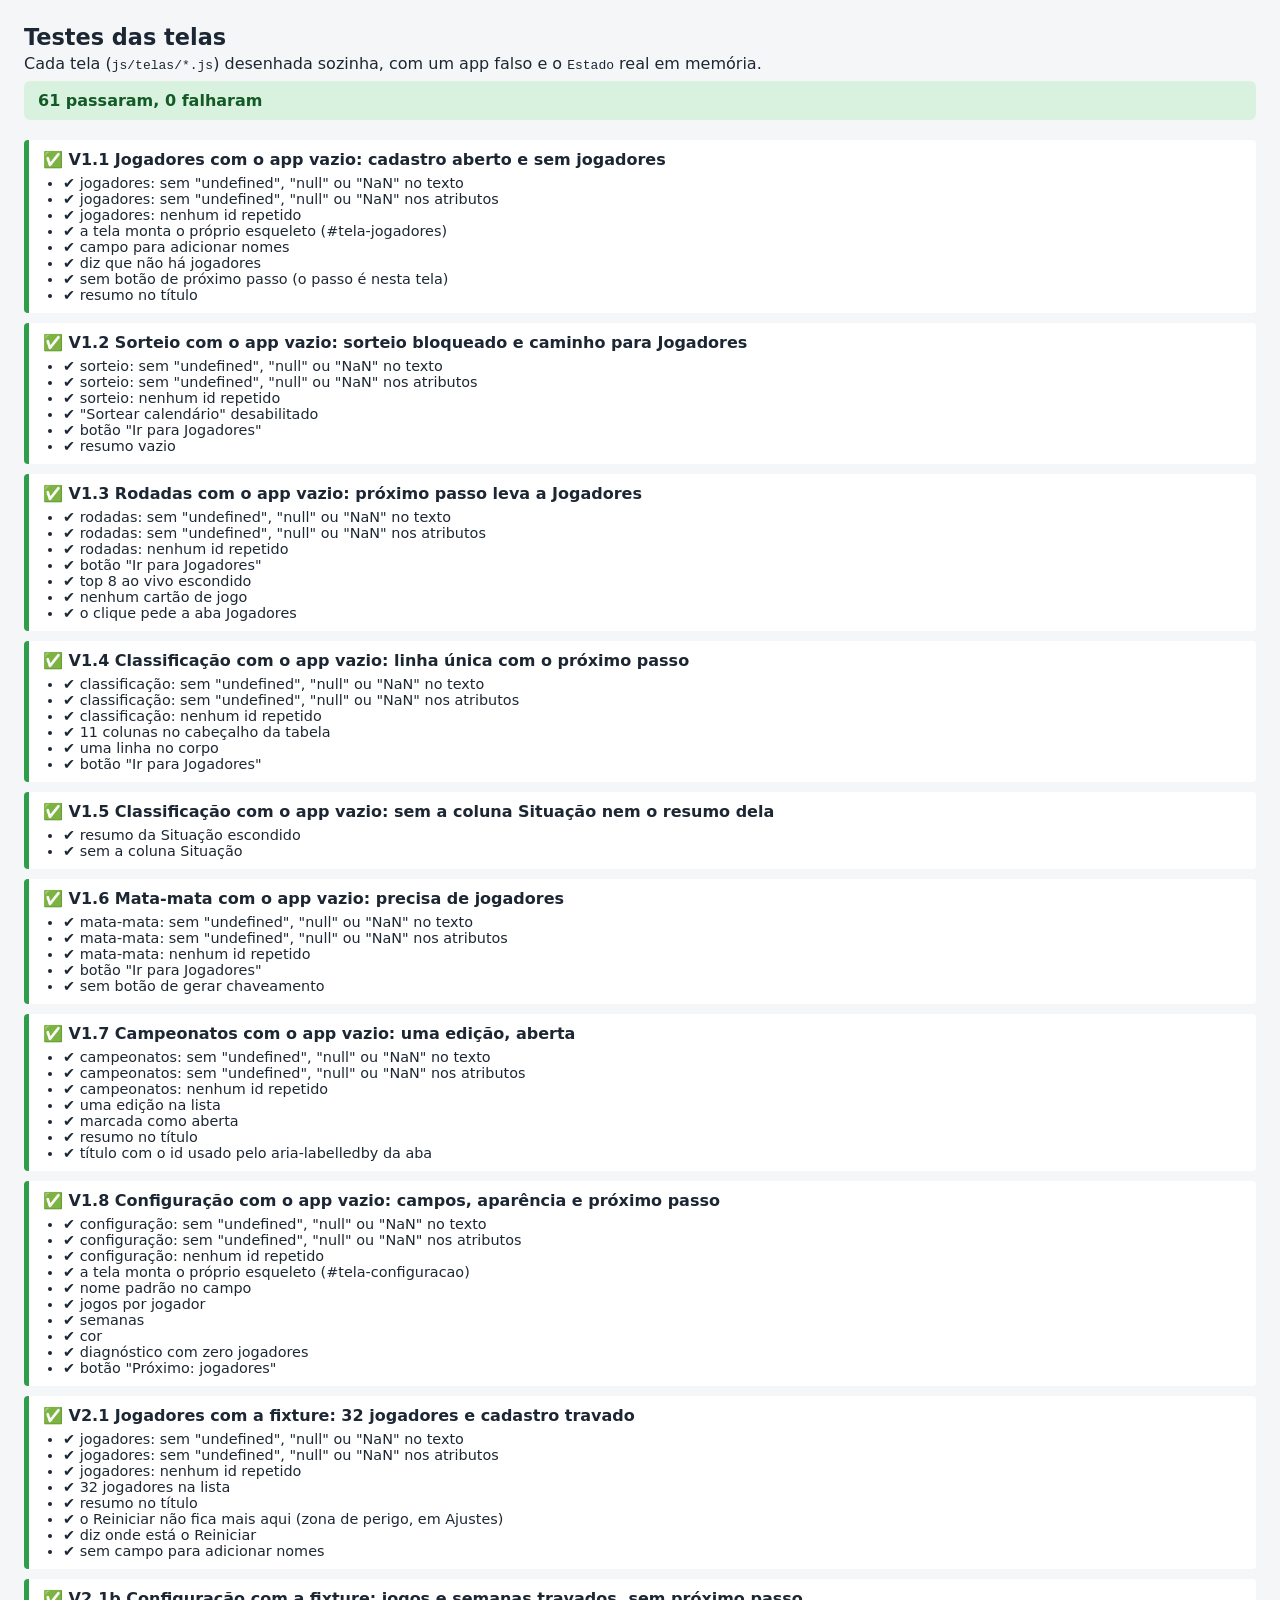
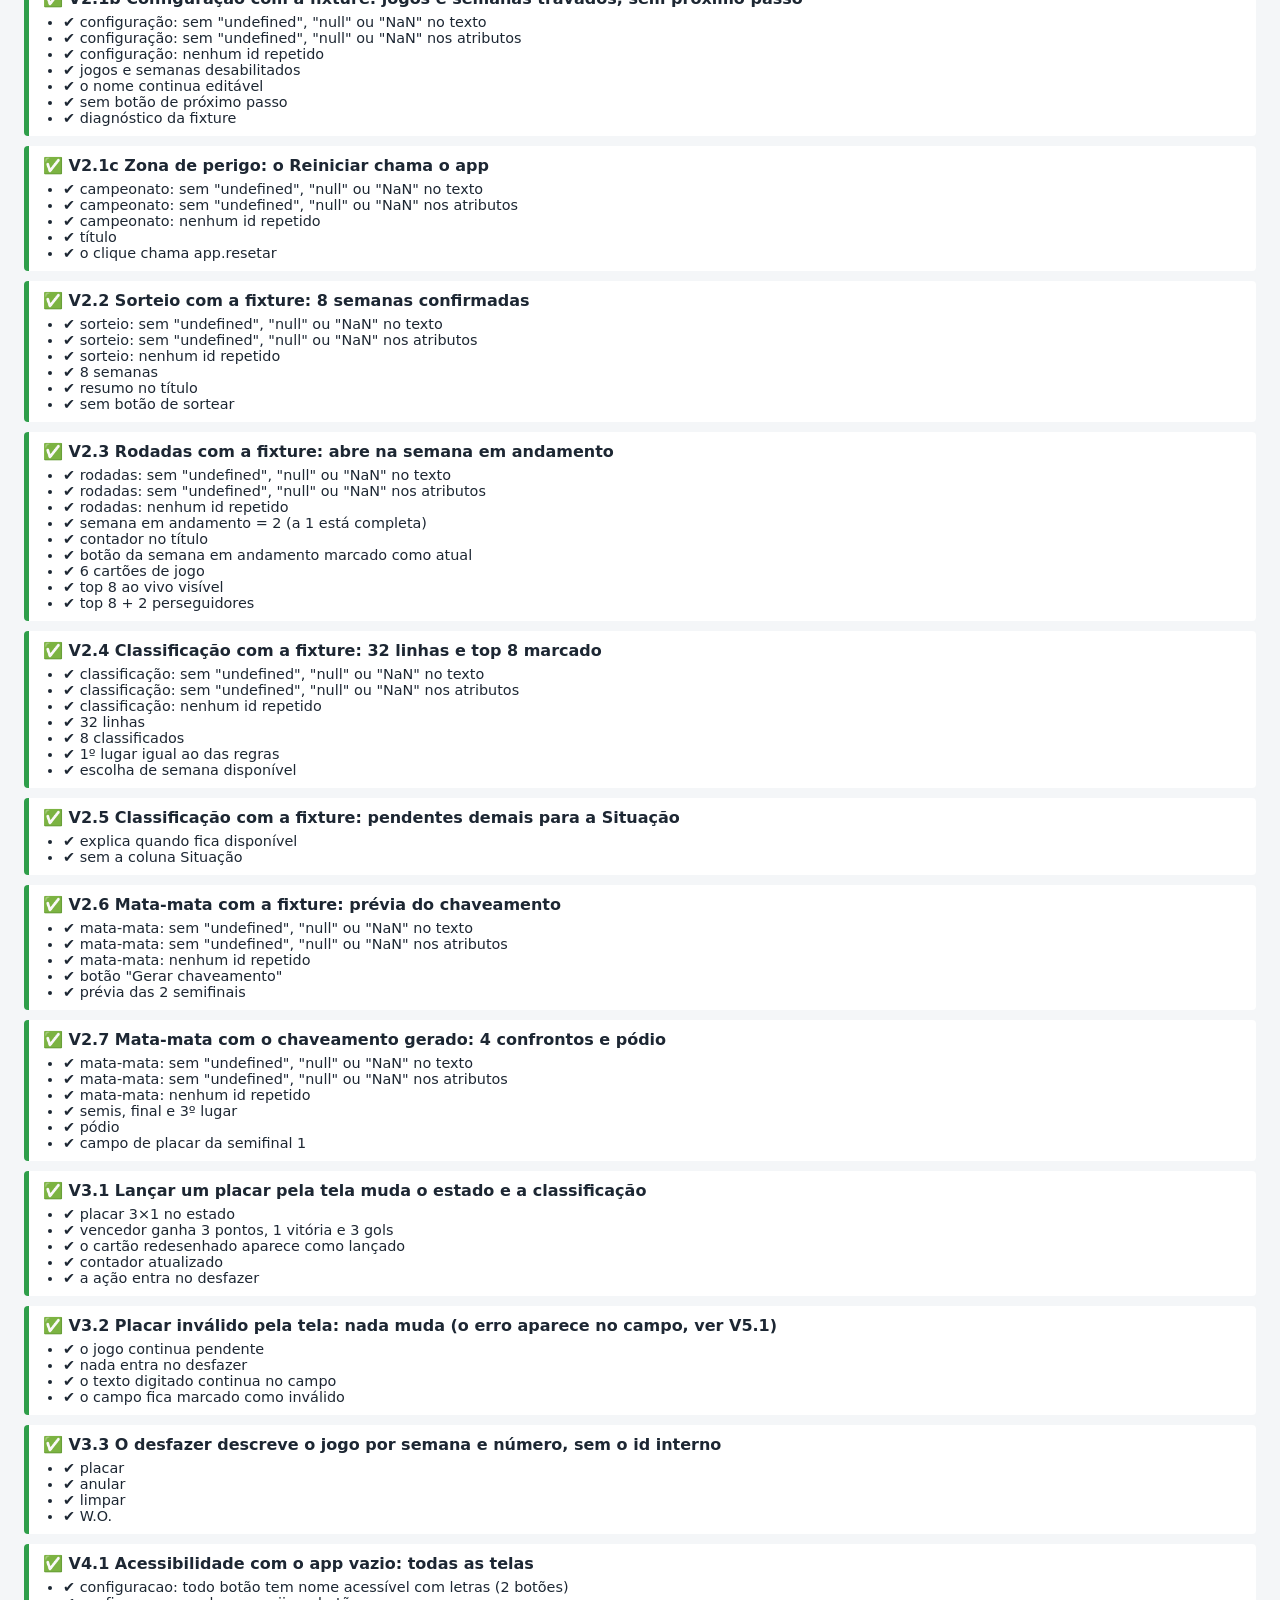
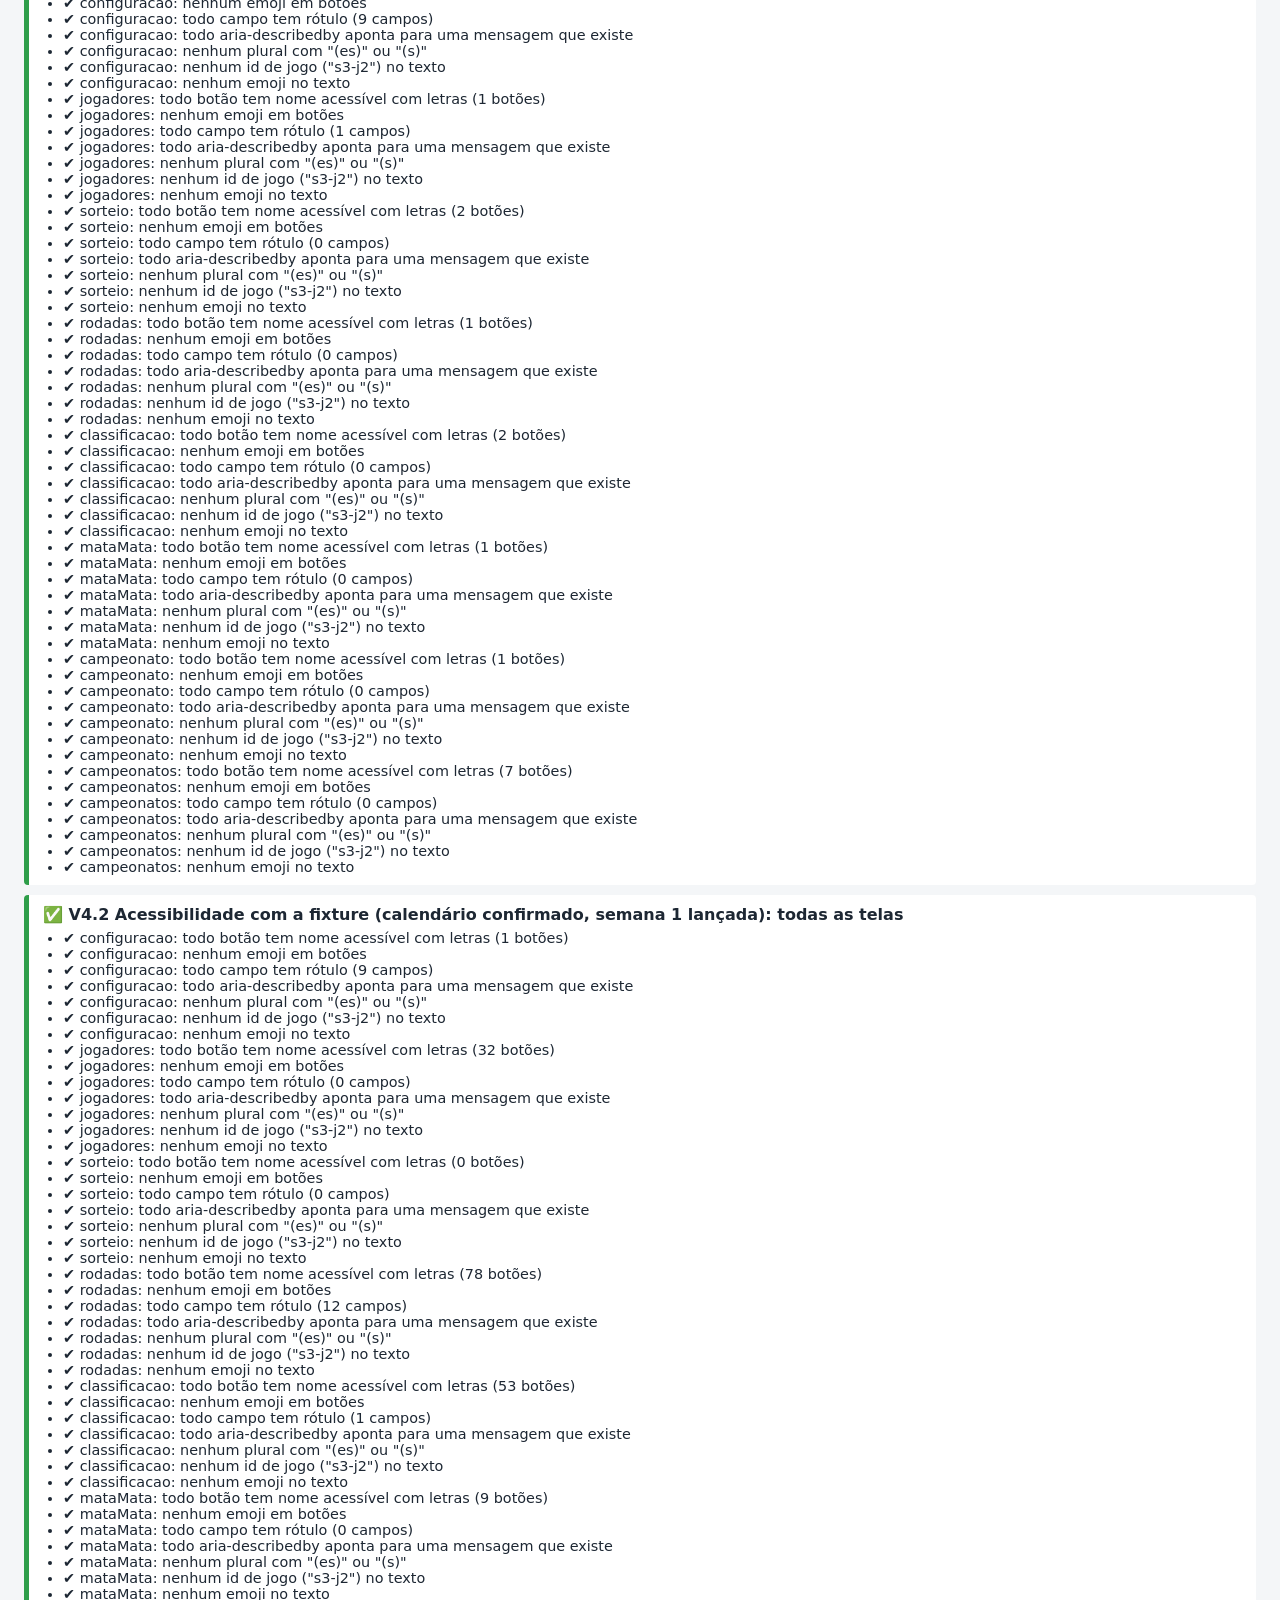
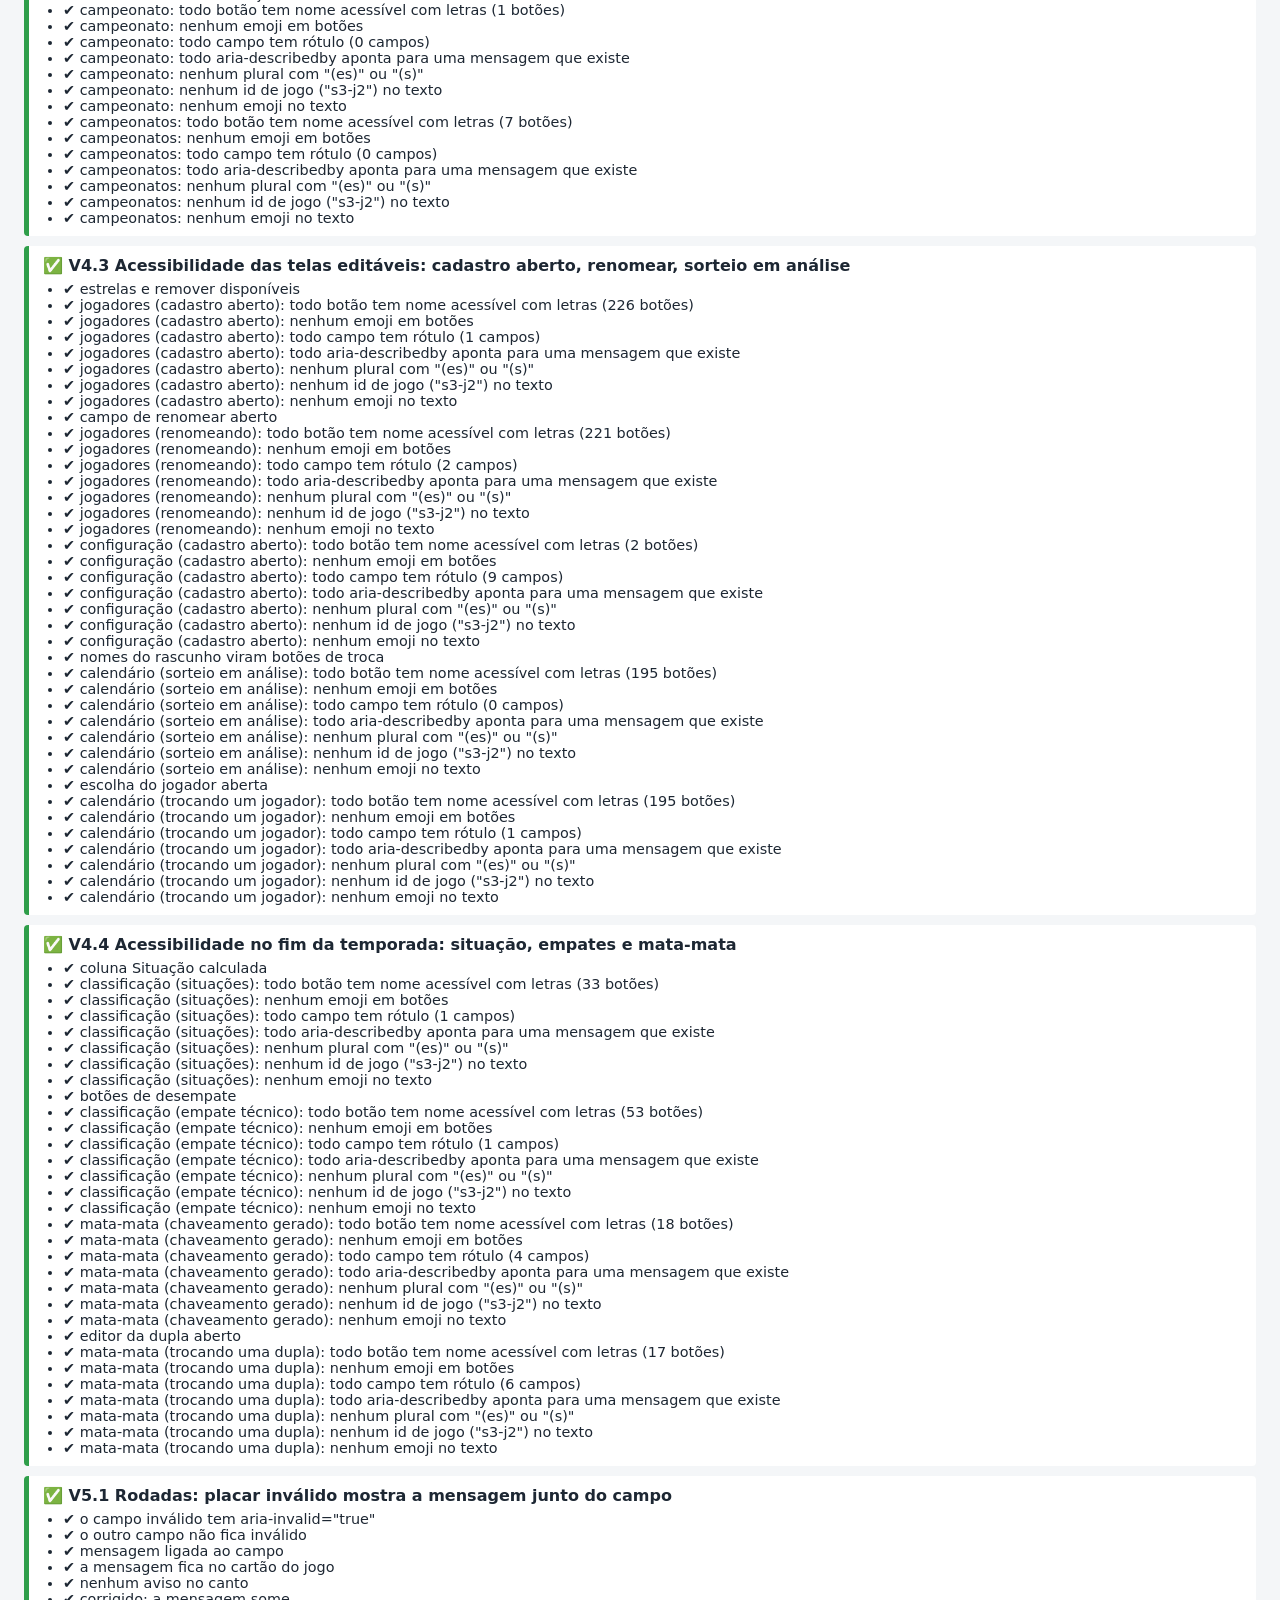
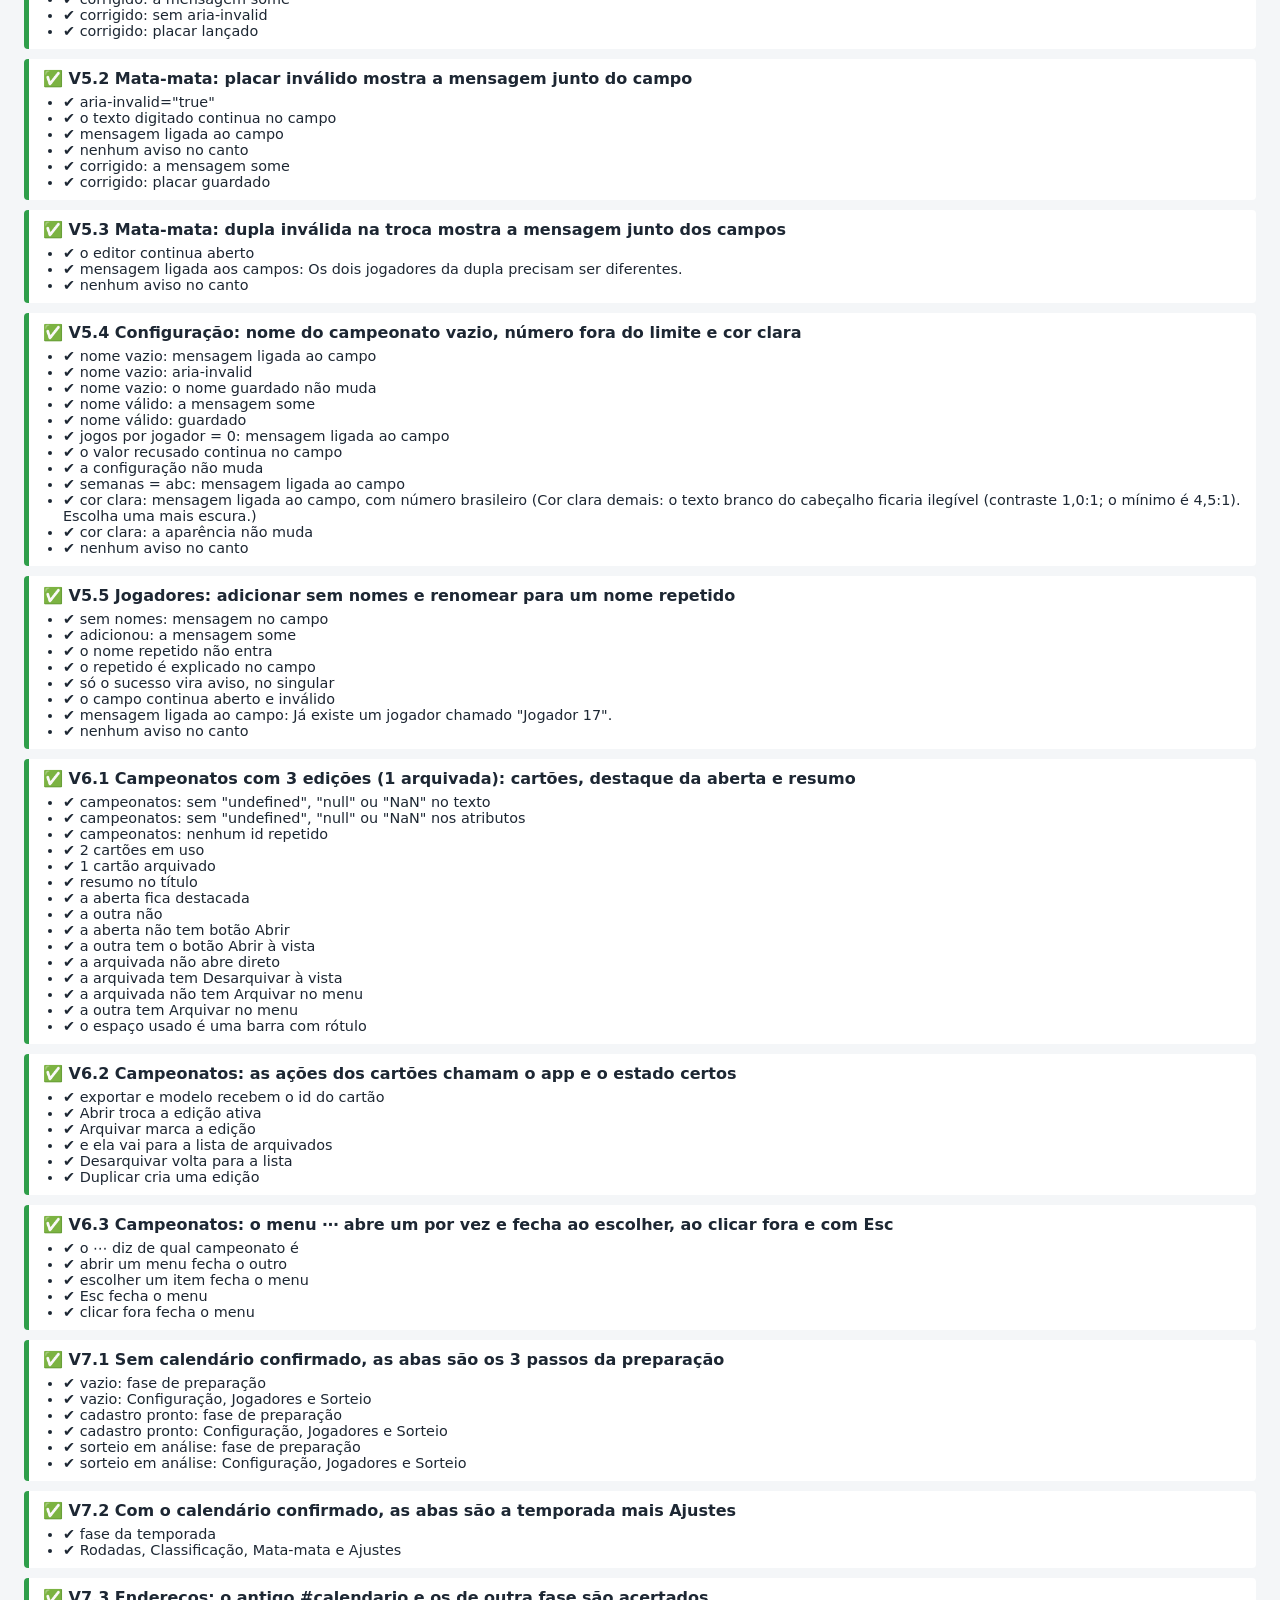
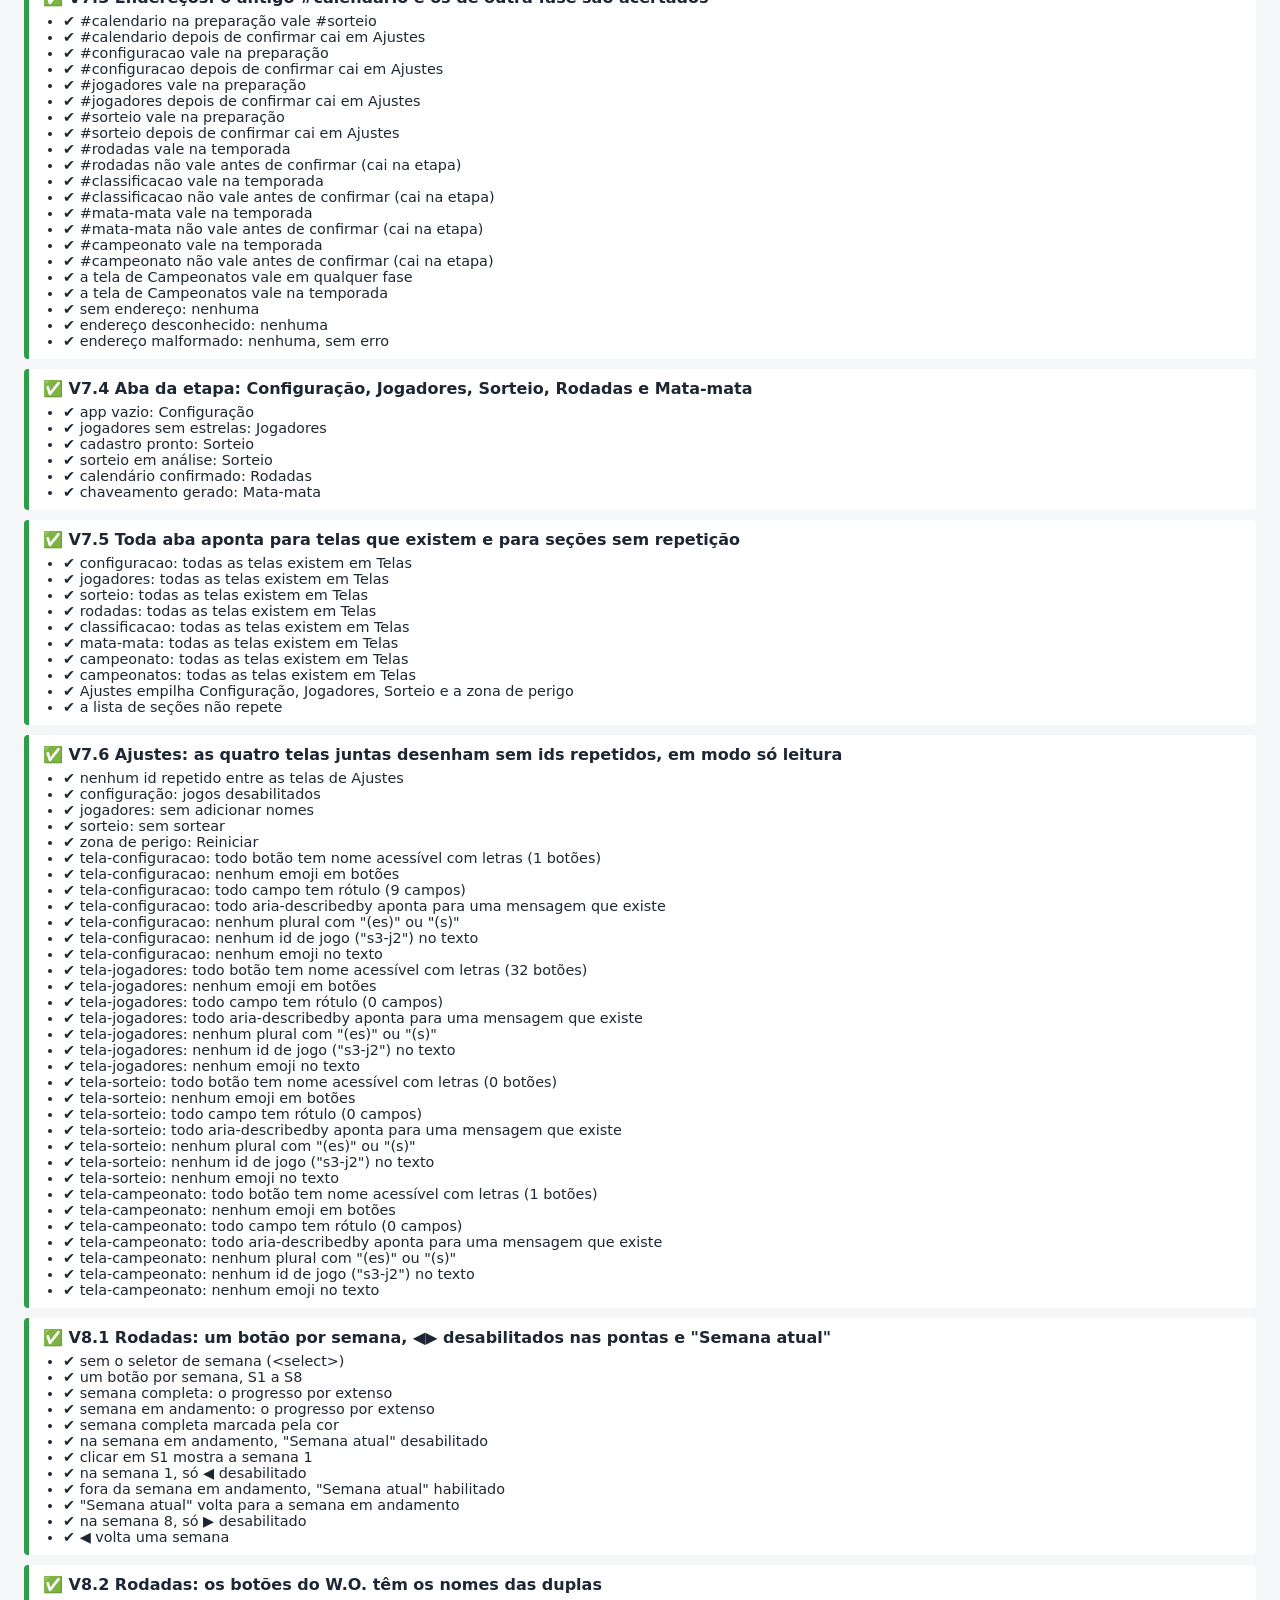
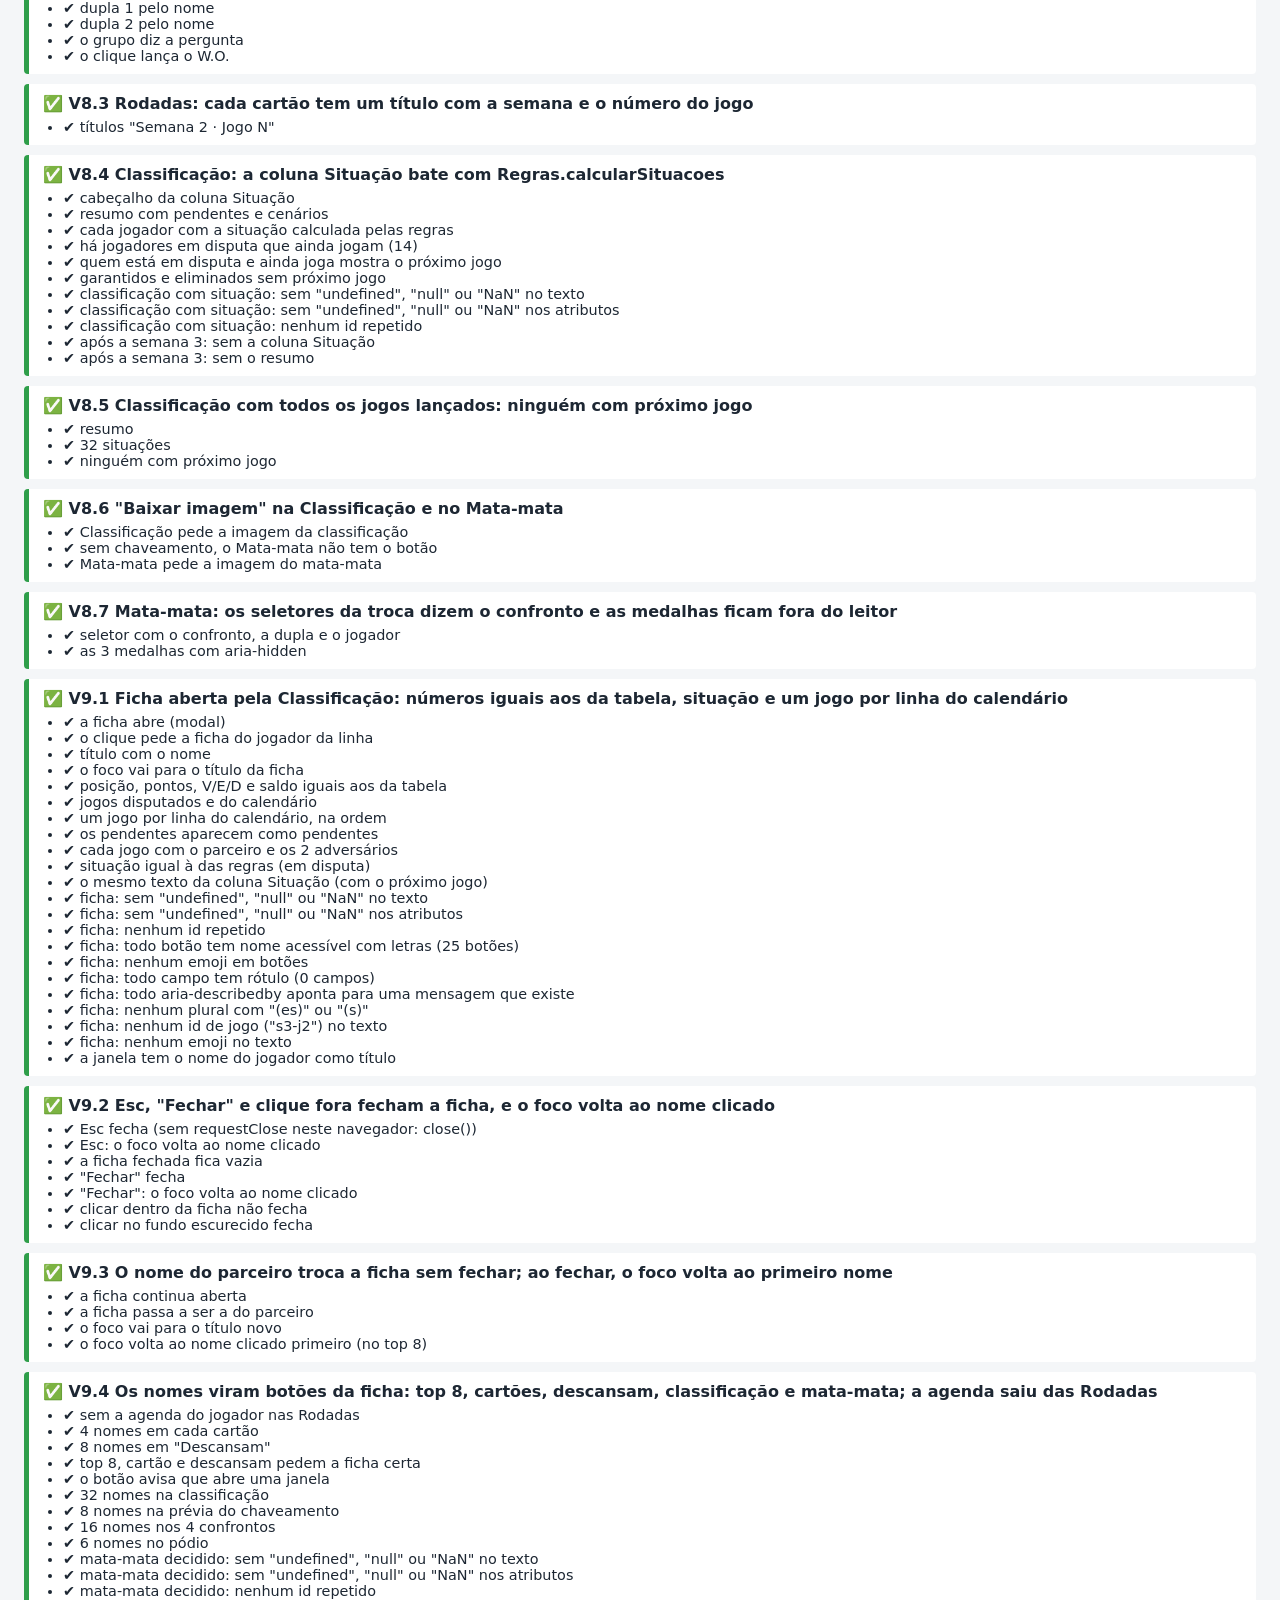
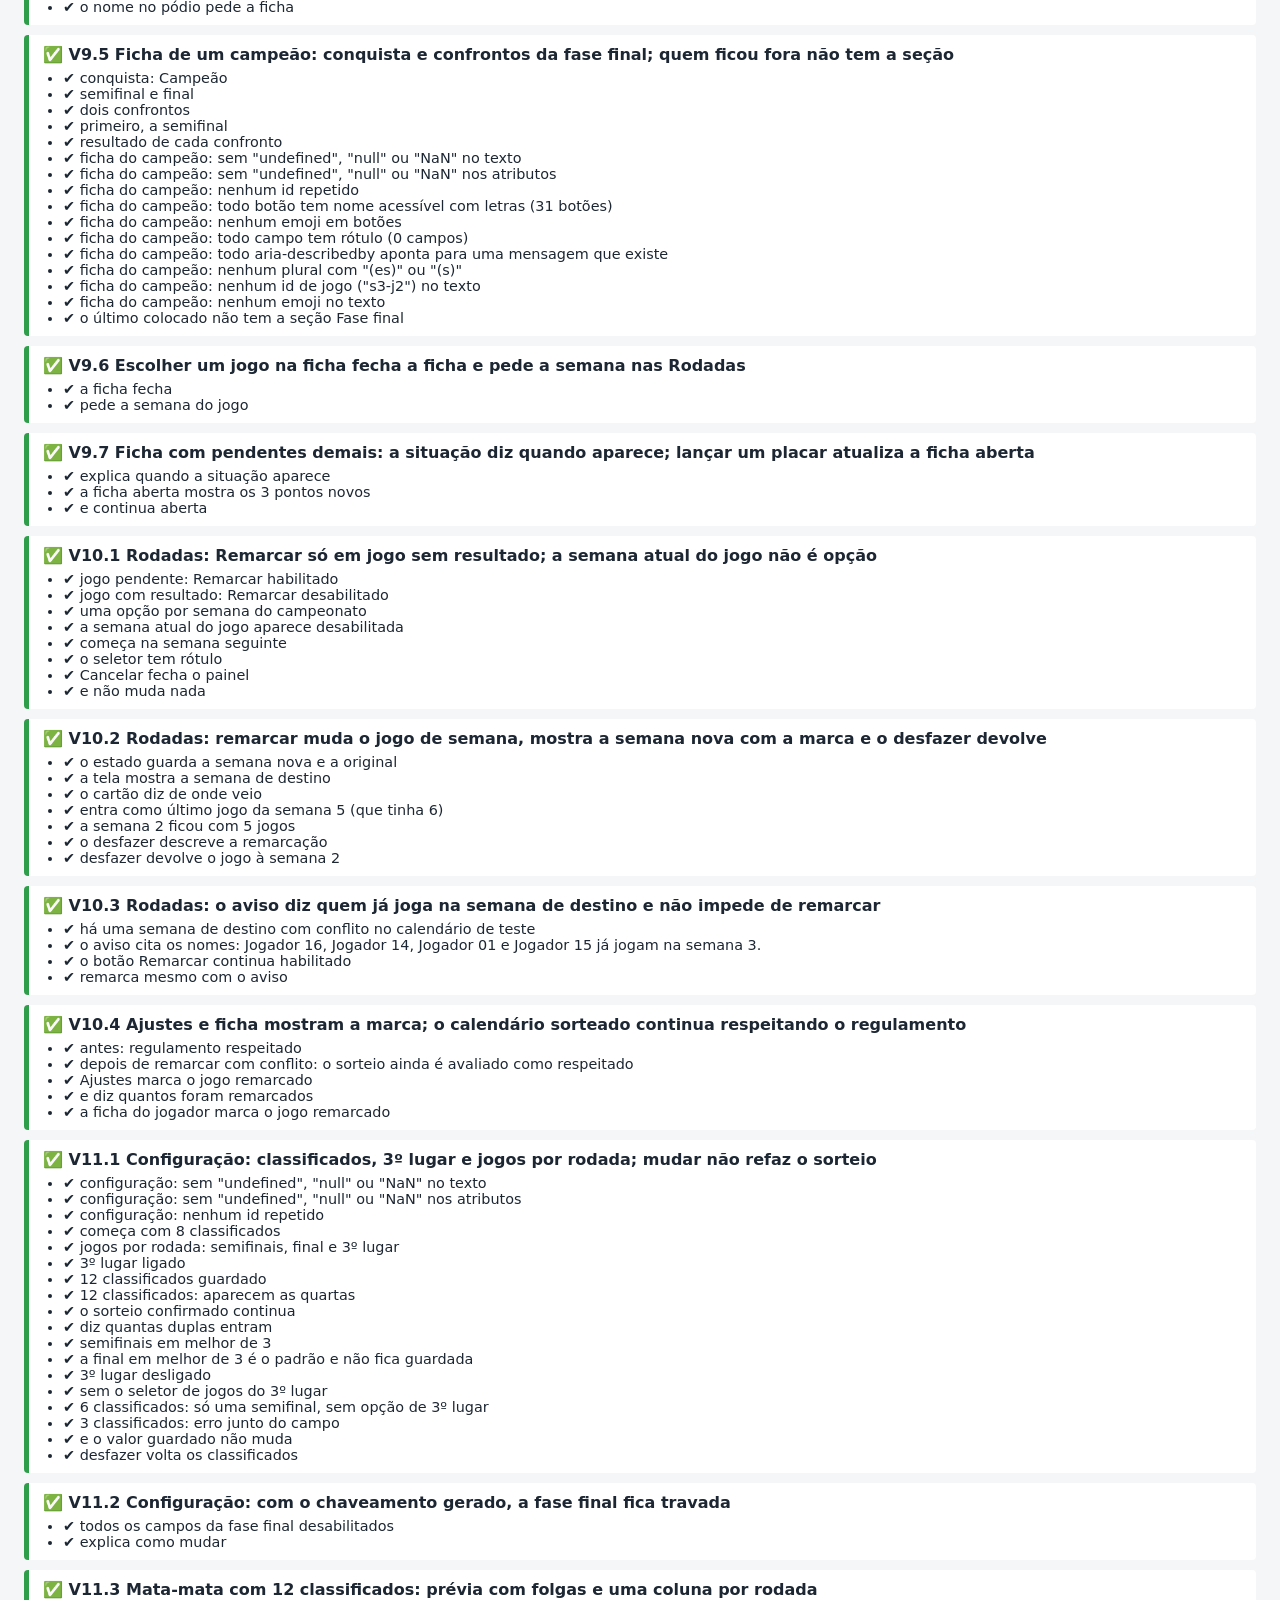
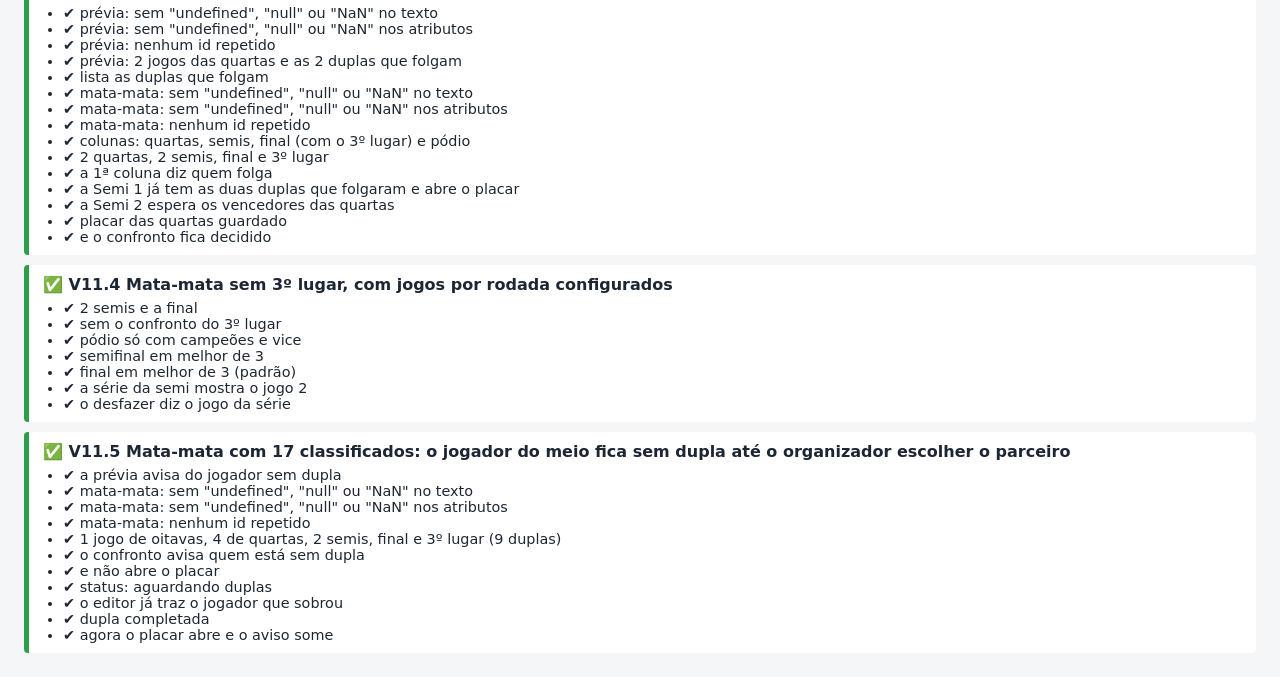
==== commit 7191201a: "Phase 24: knockout stage with any number of qualifiers vagasFaseFinal is now free (4 to 99, default " ====
--- a/testes-telas.html
+++ b/testes-telas.html
@@ -1226,6 +1226,112 @@
       t.igual(ficha.querySelectorAll("#ficha-lista-jogos .marca-remarcado").length, 1, "a ficha do jogador marca o jogo remarcado");
     }));
 
+    // ---------- V11: mata-mata com qualquer número de classificados ----------
+
+    // Todos os jogos lançados e a fase final configurada com `vagas` (e `extra` na config). Com
+    // `chave: true`, o chaveamento também já está gerado.
+    function dadosComFaseFinal(vagas, extra = {}, { chave = true } = {}) {
+      const dados = dadosComCalendario({ semanasLancadas: 8 });
+      Object.assign(dados.campeonato.config, { vagasFaseFinal: vagas, ...extra });
+      if (chave) {
+        const tabela = Regras.calcularClassificacao(Regras.baseDosJogadores(dados.campeonato.jogadores), dados.jogos, [], dados.campeonato.config);
+        dados.mataMata = Regras.gerarMataMata(tabela, dados.campeonato.config);
+      }
+      return dados;
+    }
+    const alternar = (campo, valor) => { campo.checked = valor; campo.dispatchEvent(new Event("change", { bubbles: true })); };
+
+    caso("V11.1 Configuração: classificados, 3º lugar e jogos por rodada; mudar não refaz o sorteio", (t) => {
+      const { montar, estado } = criarAppFalso(dadosComCalendario({ semanasLancadas: 0 }));
+      const raiz = montar("configuracao");
+      verificarLimpeza(t, raiz, "configuração");
+      t.igual(buscar(raiz, "config-vagas").value, "8", "começa com 8 classificados");
+      t.igual([...raiz.querySelectorAll("#fase-final select")].map((s) => s.id), ["config-jogos-semifinais", "config-jogos-final", "config-jogos-terceiro"], "jogos por rodada: semifinais, final e 3º lugar");
+      t.verdadeiro(buscar(raiz, "config-terceiro").checked, "3º lugar ligado");
+      mudarCampo(buscar(raiz, "config-vagas"), "12");
+      t.igual(estado.atual().campeonato.config.vagasFaseFinal, 12, "12 classificados guardado");
+      t.igual([...raiz.querySelectorAll("#fase-final select")].map((s) => s.id), ["config-jogos-quartas", "config-jogos-semifinais", "config-jogos-final", "config-jogos-terceiro"], "12 classificados: aparecem as quartas");
+      t.verdadeiro(estado.atual().campeonato.sorteio && estado.atual().campeonato.sorteio.confirmado, "o sorteio confirmado continua");
+      t.verdadeiro(raiz.textContent.includes("6 duplas no mata-mata"), "diz quantas duplas entram");
+      mudarCampo(buscar(raiz, "config-jogos-semifinais"), "3");
+      t.igual(estado.atual().campeonato.config.melhorDe, { semifinais: 3 }, "semifinais em melhor de 3");
+      mudarCampo(buscar(raiz, "config-jogos-final"), "3");
+      t.igual(estado.atual().campeonato.config.melhorDe, { semifinais: 3 }, "a final em melhor de 3 é o padrão e não fica guardada");
+      alternar(buscar(raiz, "config-terceiro"), false);
+      t.igual(estado.atual().campeonato.config.terceiroLugar, false, "3º lugar desligado");
+      t.verdadeiro(!buscar(raiz, "config-jogos-terceiro"), "sem o seletor de jogos do 3º lugar");
+      mudarCampo(buscar(raiz, "config-vagas"), "6");
+      t.verdadeiro(buscar(raiz, "config-terceiro").disabled && !buscar(raiz, "config-terceiro").checked, "6 classificados: só uma semifinal, sem opção de 3º lugar");
+      mudarCampo(buscar(raiz, "config-vagas"), "3");
+      t.verdadeiro(erroDoCampo(raiz, buscar(raiz, "config-vagas")), "3 classificados: erro junto do campo");
+      t.igual(estado.atual().campeonato.config.vagasFaseFinal, 6, "e o valor guardado não muda");
+      estado.desfazer();
+      t.igual(estado.atual().campeonato.config.vagasFaseFinal, 12, "desfazer volta os classificados");
+    });
+
+    caso("V11.2 Configuração: com o chaveamento gerado, a fase final fica travada", (t) => {
+      const { montar } = criarAppFalso(dadosComFaseFinal(8));
+      const raiz = montar("configuracao");
+      t.verdadeiro([...raiz.querySelectorAll("#fase-final input, #fase-final select")].every((c) => c.disabled), "todos os campos da fase final desabilitados");
+      t.verdadeiro(raiz.querySelector("#fase-final .legenda").textContent.includes("apague o chaveamento"), "explica como mudar");
+    });
+
+    caso("V11.3 Mata-mata com 12 classificados: prévia com folgas e uma coluna por rodada", (t) => {
+      const sem = criarAppFalso(dadosComFaseFinal(12, {}, { chave: false }));
+      const previa = sem.montar("mataMata");
+      verificarLimpeza(t, previa, "prévia");
+      t.igual(previa.querySelectorAll(".previa li").length, 4, "prévia: 2 jogos das quartas e as 2 duplas que folgam");
+      t.verdadeiro(buscar(previa, "previa-folgas"), "lista as duplas que folgam");
+      const { montar, estado } = criarAppFalso(dadosComFaseFinal(12));
+      const raiz = montar("mataMata");
+      verificarLimpeza(t, raiz, "mata-mata");
+      t.igual([...raiz.querySelectorAll(".coluna-chave h3")].map((h) => h.textContent), ["Quartas de final", "Semifinais", "Final", "Disputa de 3º lugar", "Pódio"], "colunas: quartas, semis, final (com o 3º lugar) e pódio");
+      t.igual(raiz.querySelectorAll(".confronto").length, 6, "2 quartas, 2 semis, final e 3º lugar");
+      t.verdadeiro(buscar(raiz, "folgas-rodada"), "a 1ª coluna diz quem folga");
+      t.verdadeiro(buscar(raiz, "mm-semi1-0-gols1"), "a Semi 1 já tem as duas duplas que folgaram e abre o placar");
+      t.verdadeiro(!buscar(raiz, "mm-semi2-0-gols1"), "a Semi 2 espera os vencedores das quartas");
+      mudarCampo(buscar(raiz, "mm-quartas1-0-gols1"), "2");
+      mudarCampo(buscar(raiz, "mm-quartas1-0-gols2"), "0");
+      t.igual(estado.atual().mataMata.quartas1.partidas, [{ gols1: 2, gols2: 0 }], "placar das quartas guardado");
+      t.igual(texto(raiz, "mm-quartas1").includes("Decidido"), true, "e o confronto fica decidido");
+    });
+
+    caso("V11.4 Mata-mata sem 3º lugar, com jogos por rodada configurados", (t) => {
+      const { montar, estado } = criarAppFalso(dadosComFaseFinal(8, { terceiroLugar: false, melhorDe: { semifinais: 3 } }));
+      const raiz = montar("mataMata");
+      t.igual(raiz.querySelectorAll(".confronto").length, 3, "2 semis e a final");
+      t.verdadeiro(!buscar(raiz, "mm-terceiro") && !raiz.textContent.includes("Disputa de 3º lugar"), "sem o confronto do 3º lugar");
+      t.igual(raiz.querySelectorAll(".podio .degrau").length, 2, "pódio só com campeões e vice");
+      t.verdadeiro(texto(raiz, "mm-semi1").includes("Melhor de 3"), "semifinal em melhor de 3");
+      t.verdadeiro(texto(raiz, "mm-final").includes("Melhor de 3"), "final em melhor de 3 (padrão)");
+      mudarCampo(buscar(raiz, "mm-semi1-0-gols1"), "1");
+      mudarCampo(buscar(raiz, "mm-semi1-0-gols2"), "0");
+      t.verdadeiro(buscar(raiz, "mm-semi1-1-gols1"), "a série da semi mostra o jogo 2");
+      t.igual(estado.atual().historico[estado.atual().historico.length - 1].descricao.includes("Semifinal 1 jogo 1"), true, "o desfazer diz o jogo da série");
+    });
+
+    caso("V11.5 Mata-mata com 17 classificados: o jogador do meio fica sem dupla até o organizador escolher o parceiro", (t) => {
+      const antes = criarAppFalso(dadosComFaseFinal(17, {}, { chave: false })).montar("mataMata");
+      t.verdadeiro(buscar(antes, "aviso-vagas-impares"), "a prévia avisa do jogador sem dupla");
+      const { montar, estado } = criarAppFalso(dadosComFaseFinal(17));
+      const raiz = montar("mataMata");
+      verificarLimpeza(t, raiz, "mata-mata");
+      t.igual(raiz.querySelectorAll(".confronto").length, 9, "1 jogo de oitavas, 4 de quartas, 2 semis, final e 3º lugar (9 duplas)");
+      const alerta = buscar(raiz, "sem-parceiro-oitavas1");
+      t.verdadeiro(alerta && alerta.textContent.includes("está sem dupla"), "o confronto avisa quem está sem dupla");
+      t.verdadeiro(!buscar(raiz, "mm-oitavas1-0-gols1"), "e não abre o placar");
+      t.verdadeiro(texto(raiz, "mm-oitavas1").includes("Aguardando duplas"), "status: aguardando duplas");
+      clicar(raiz, "editar-oitavas1-2");
+      const sel1 = buscar(raiz, "sel-oitavas1-2-1");
+      const sobra = estado.atual().mataMata.oitavas1.dupla2[0];
+      t.igual(sel1.value, sobra, "o editor já traz o jogador que sobrou");
+      const parceiro = [...buscar(raiz, "sel-oitavas1-2-2").options].map((o) => o.value).find((v) => v && v !== sobra && !estado.atual().mataMata.oitavas1.dupla1.includes(v));
+      buscar(raiz, "sel-oitavas1-2-2").value = parceiro;
+      clicar(raiz, "salvar-oitavas1-2");
+      t.igual(estado.atual().mataMata.oitavas1.dupla2, [sobra, parceiro], "dupla completada");
+      t.verdadeiro(buscar(raiz, "mm-oitavas1-0-gols1") && !buscar(raiz, "sem-parceiro-oitavas1"), "agora o placar abre e o aviso some");
+    });
+
     // ---------- execução e relatório ----------
 
     // Um caso pode ser assíncrono (ex.: esperar o "close" da ficha): os casos rodam um de cada vez.
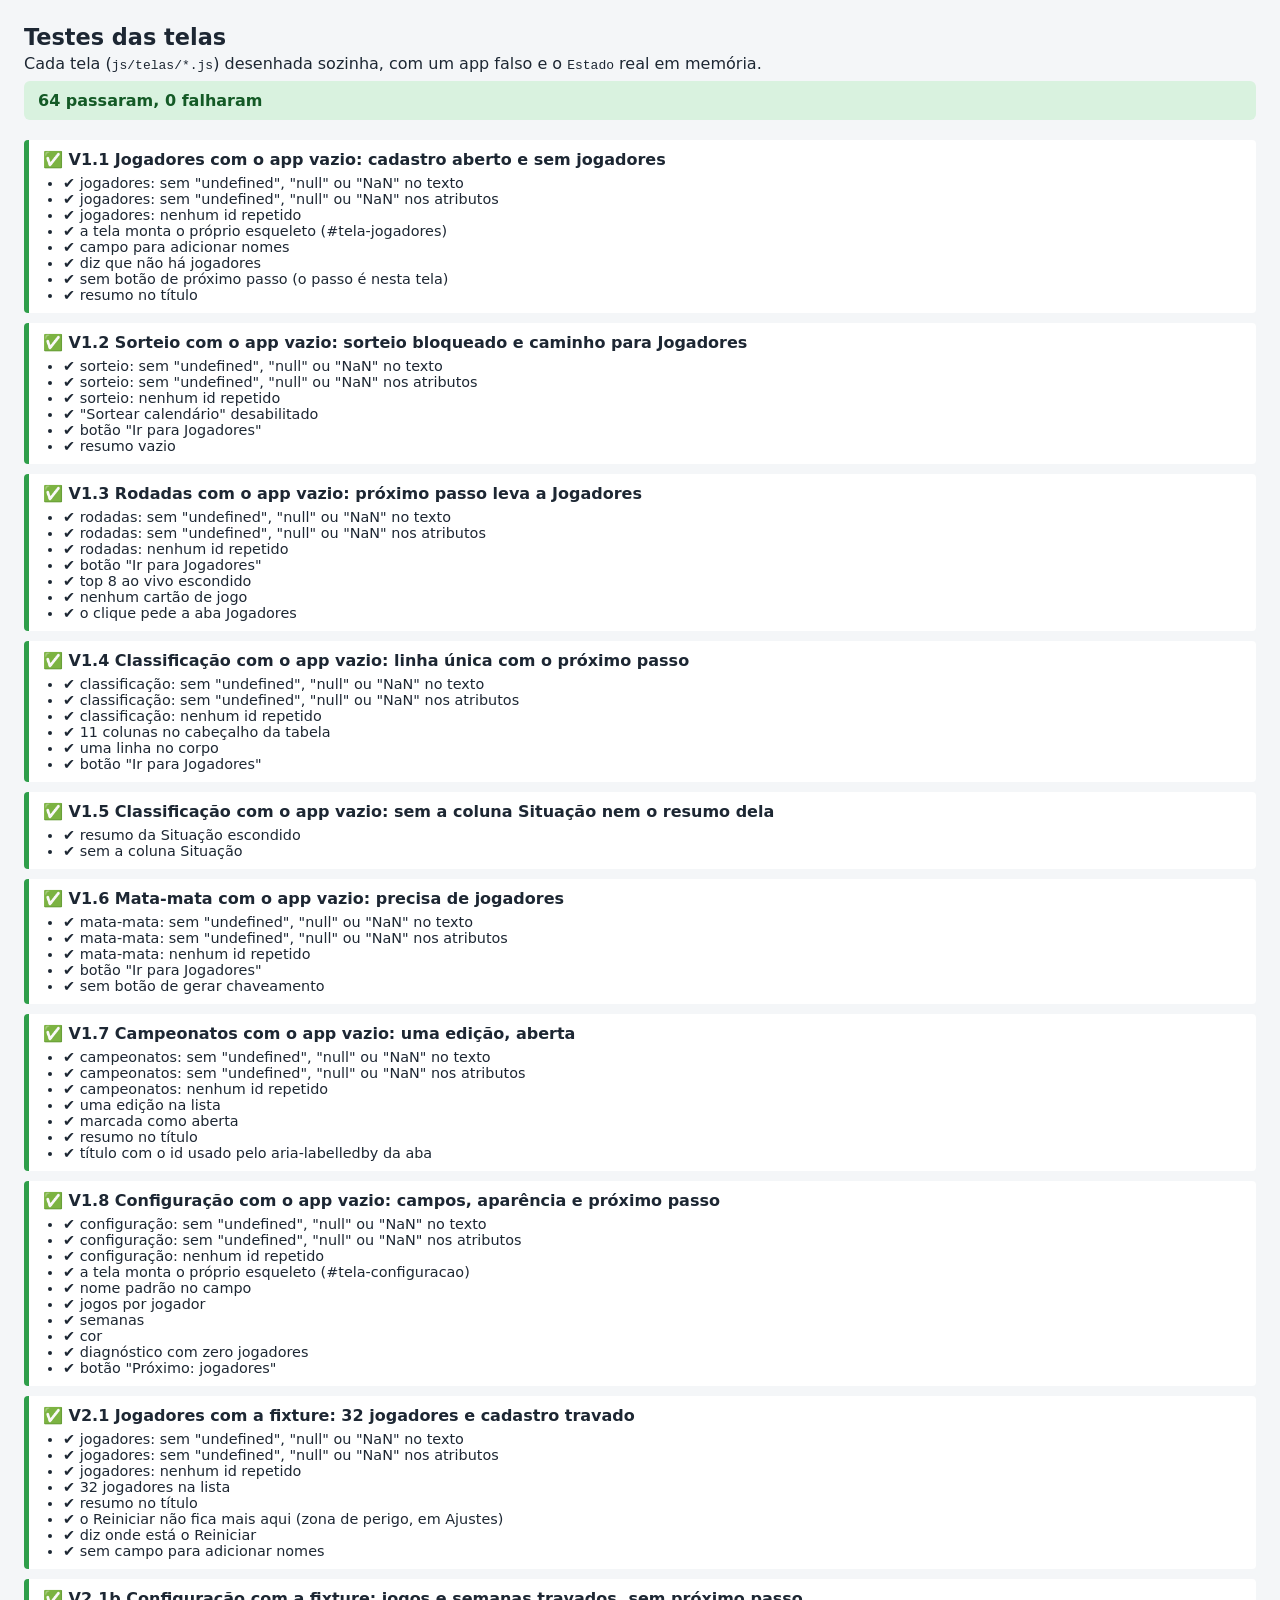
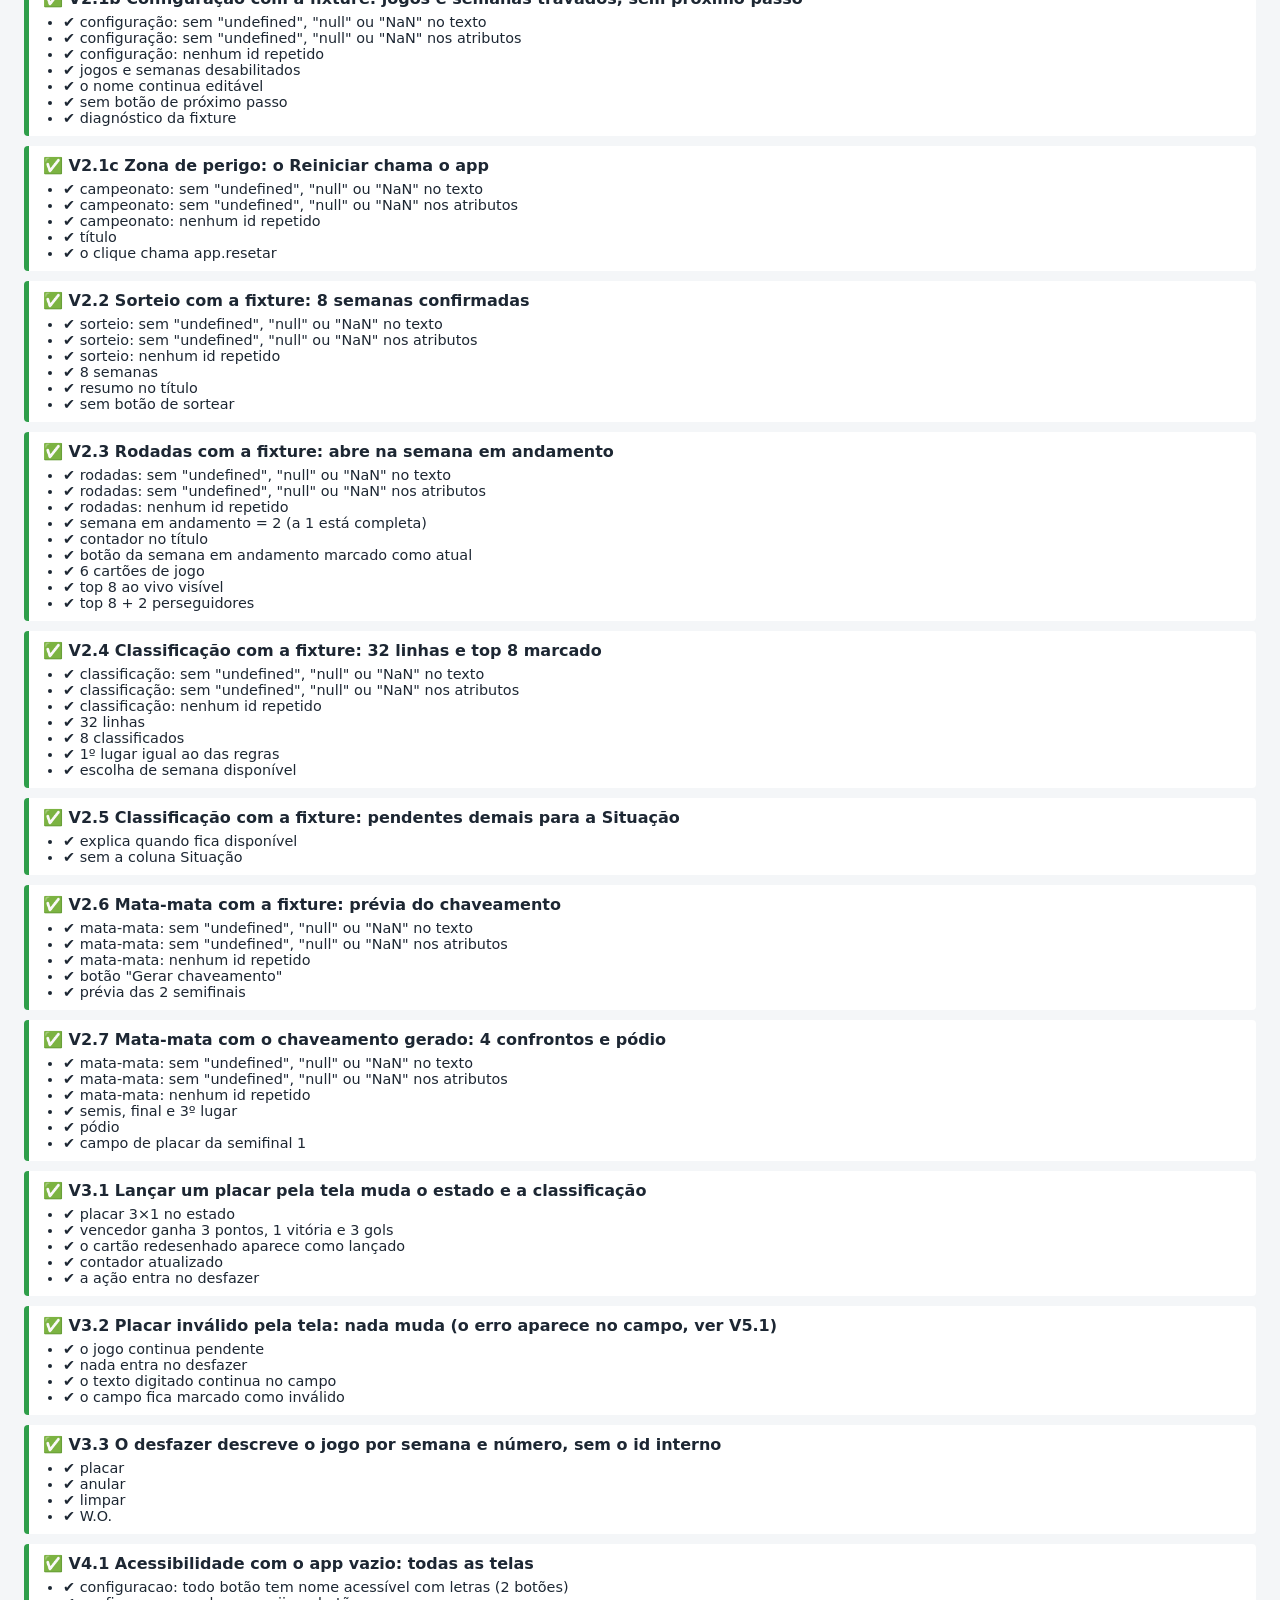
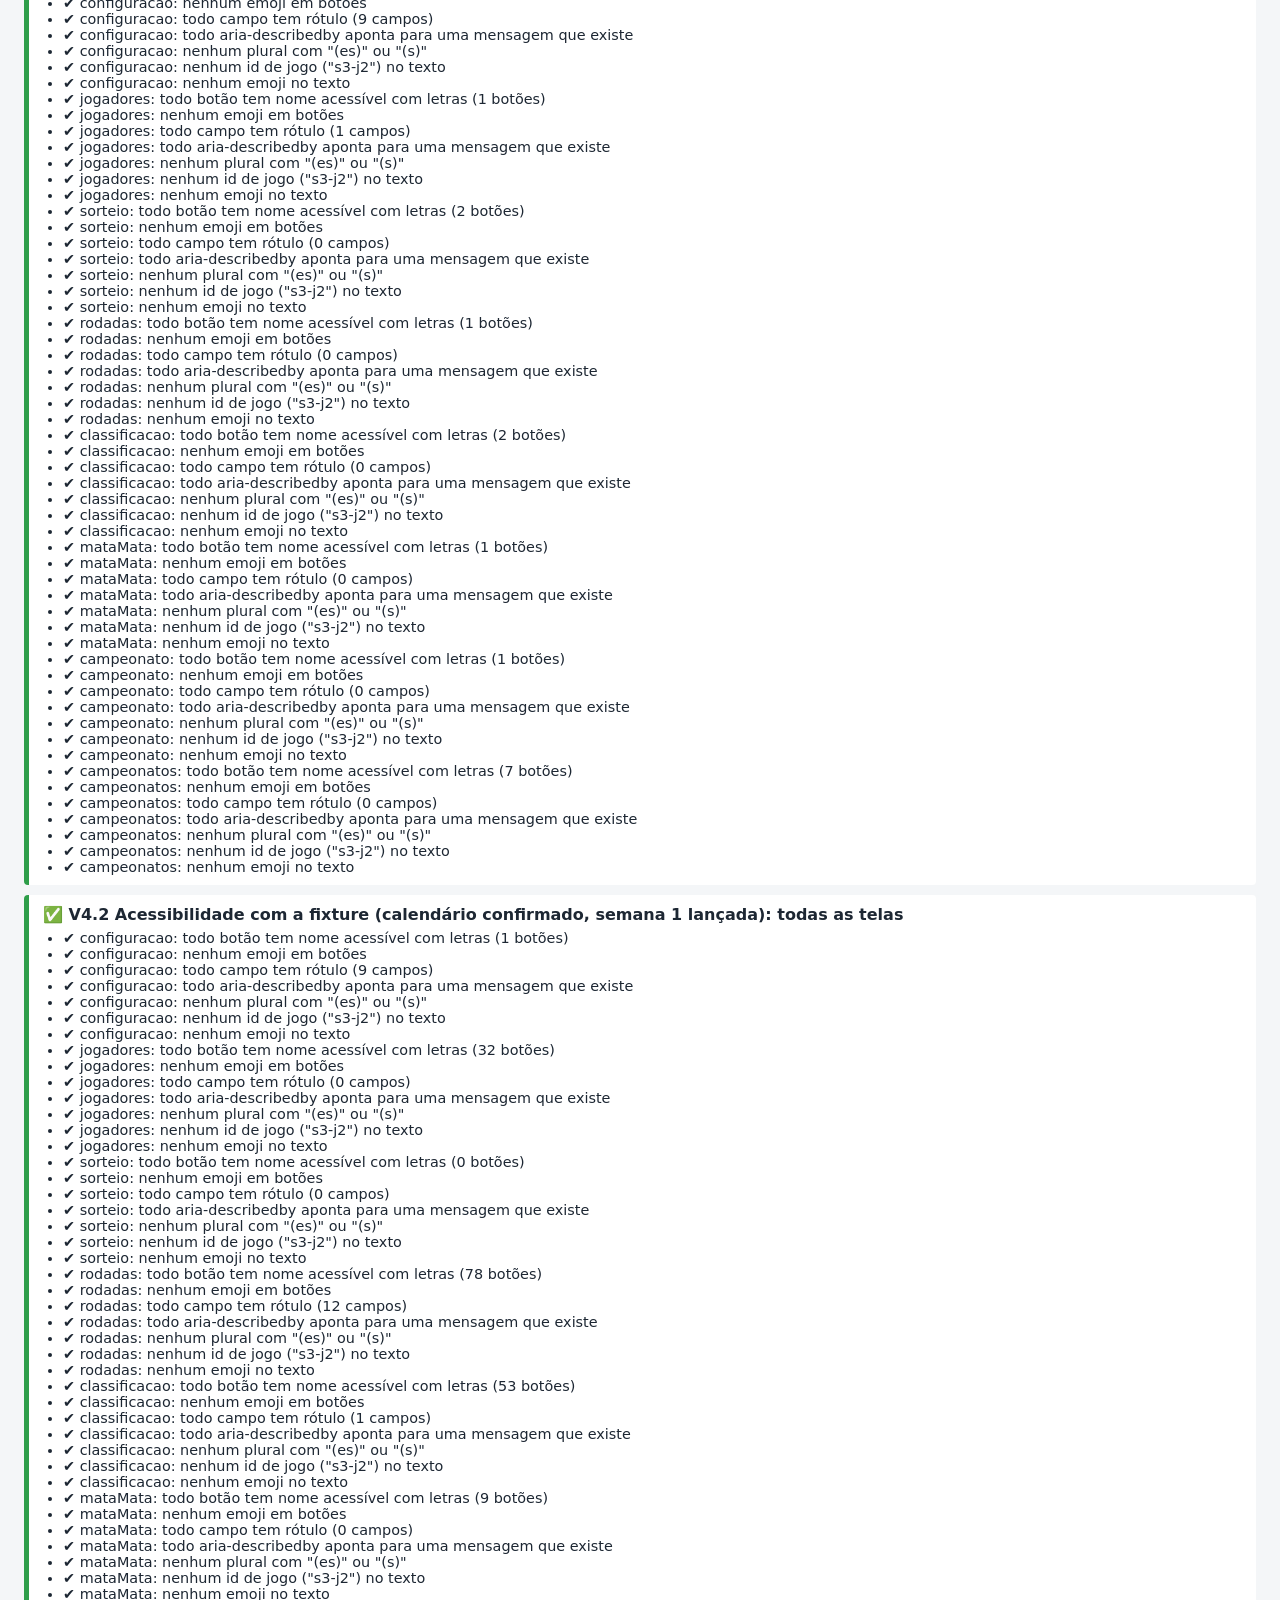
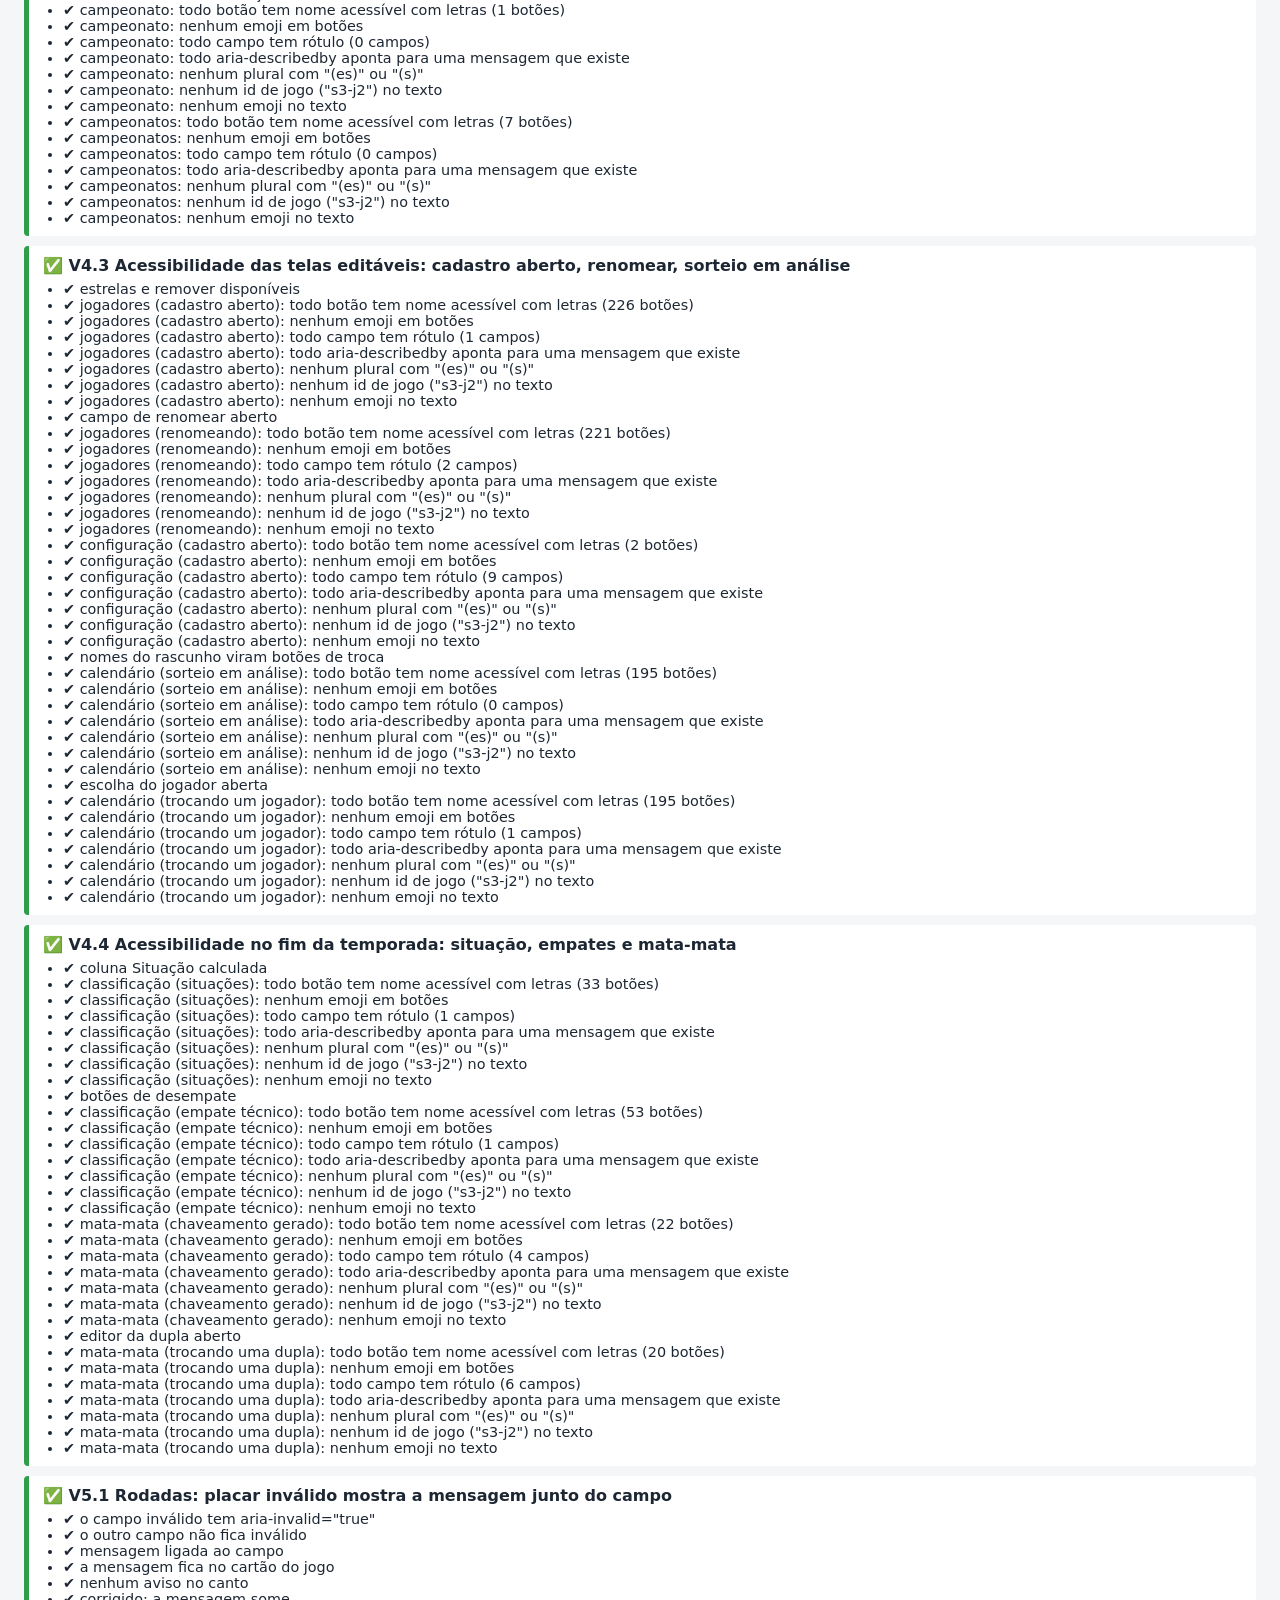
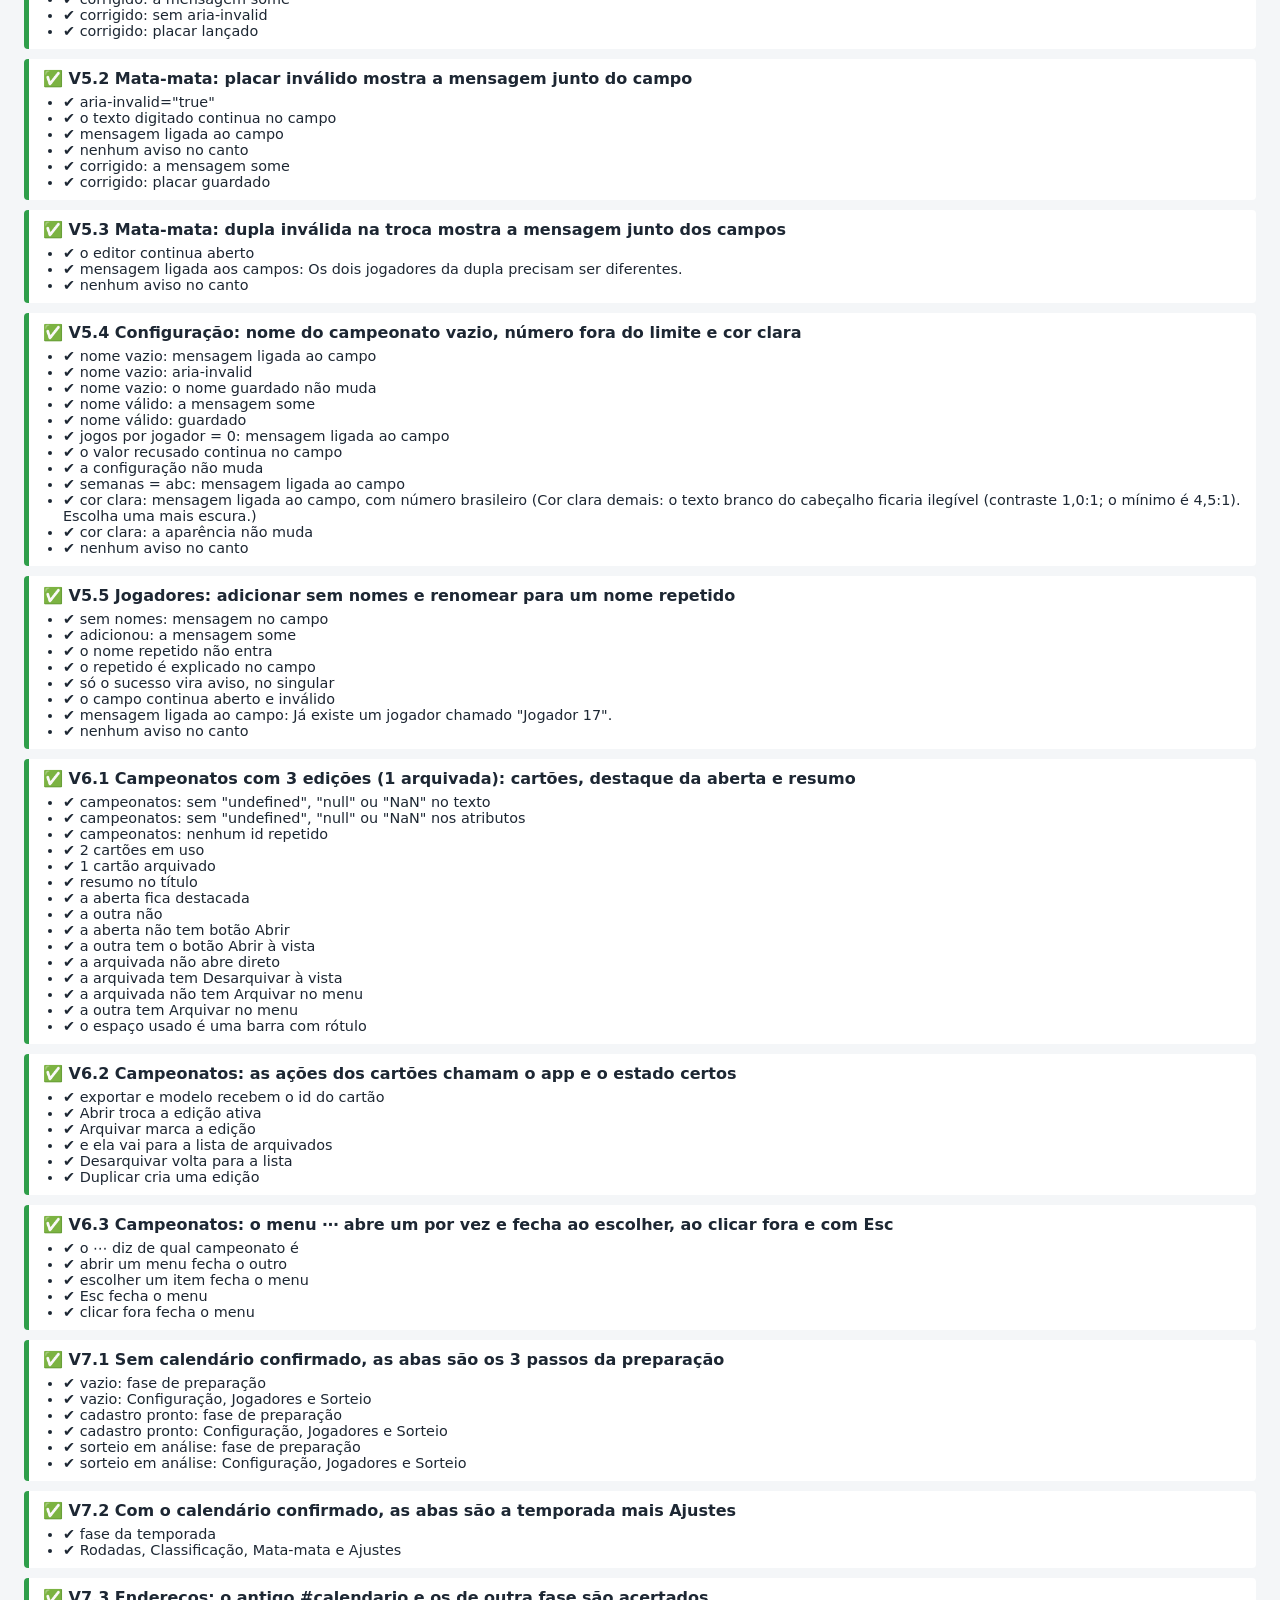
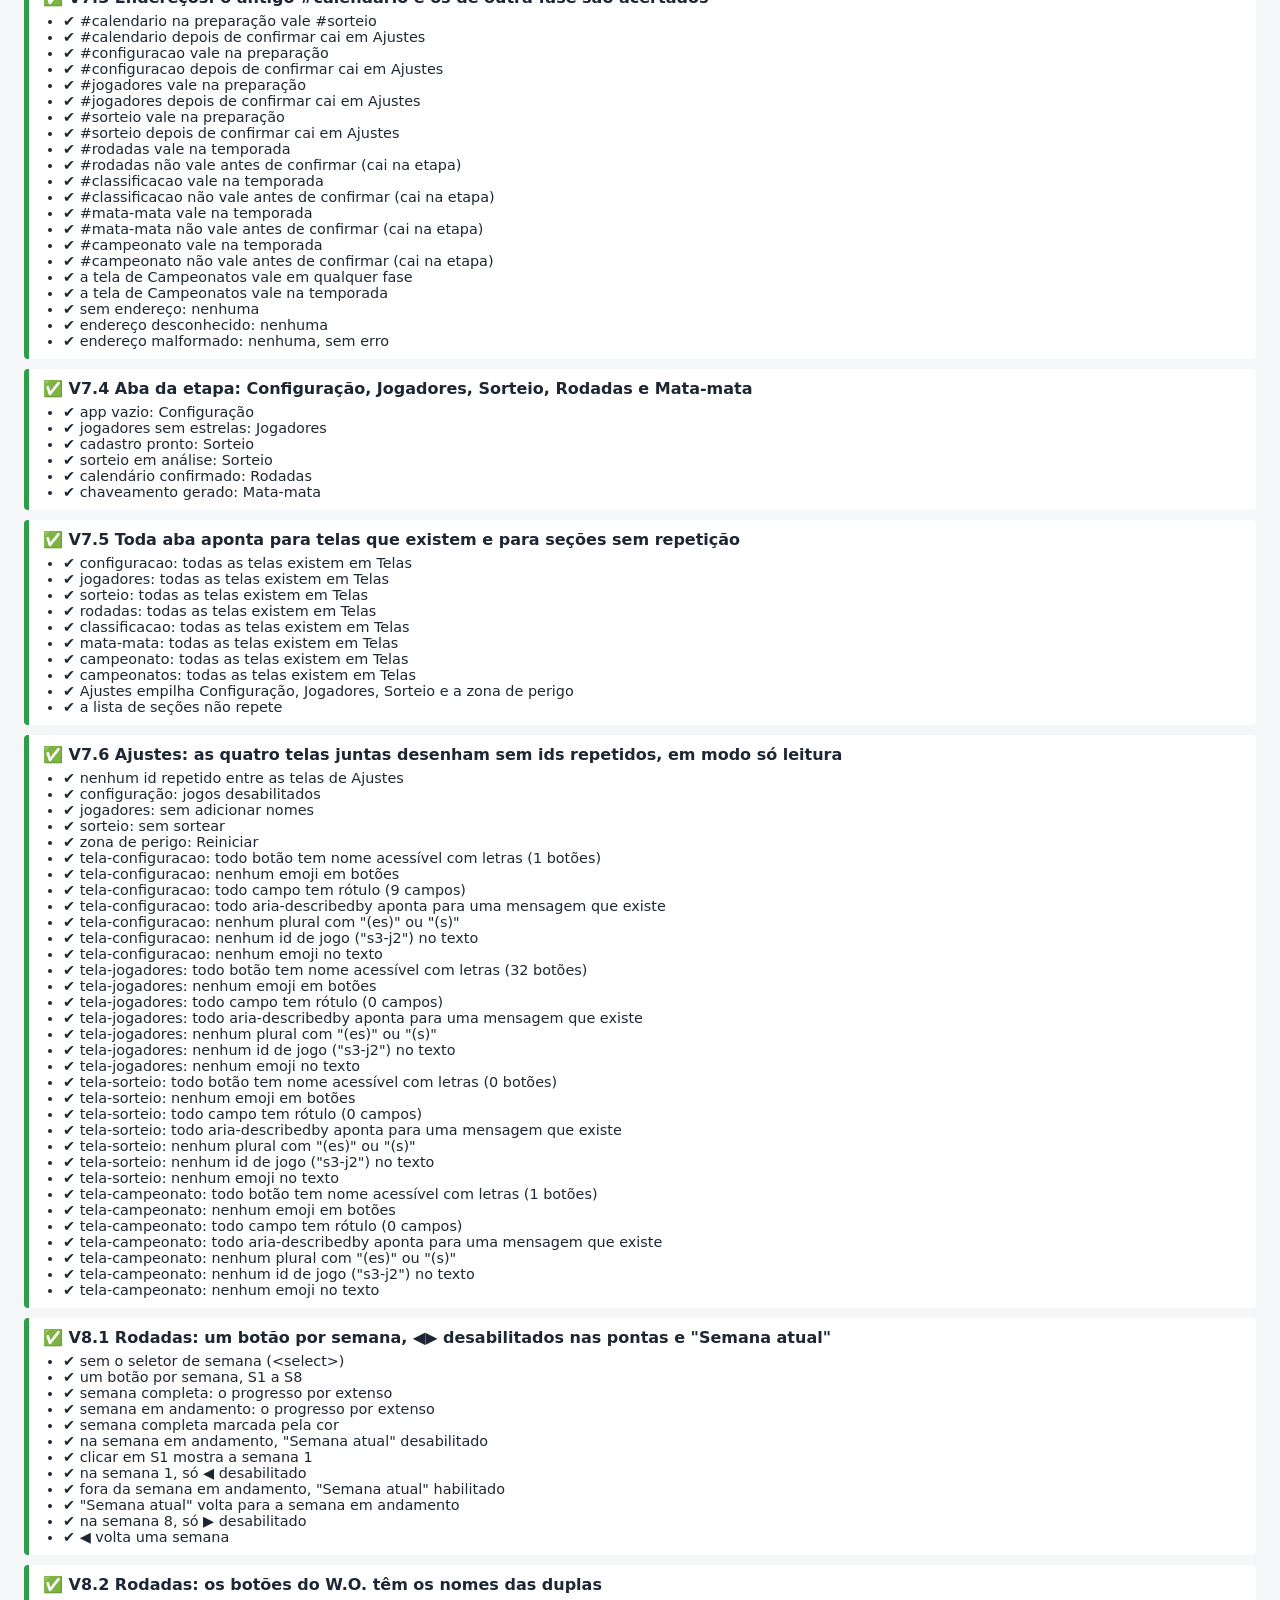
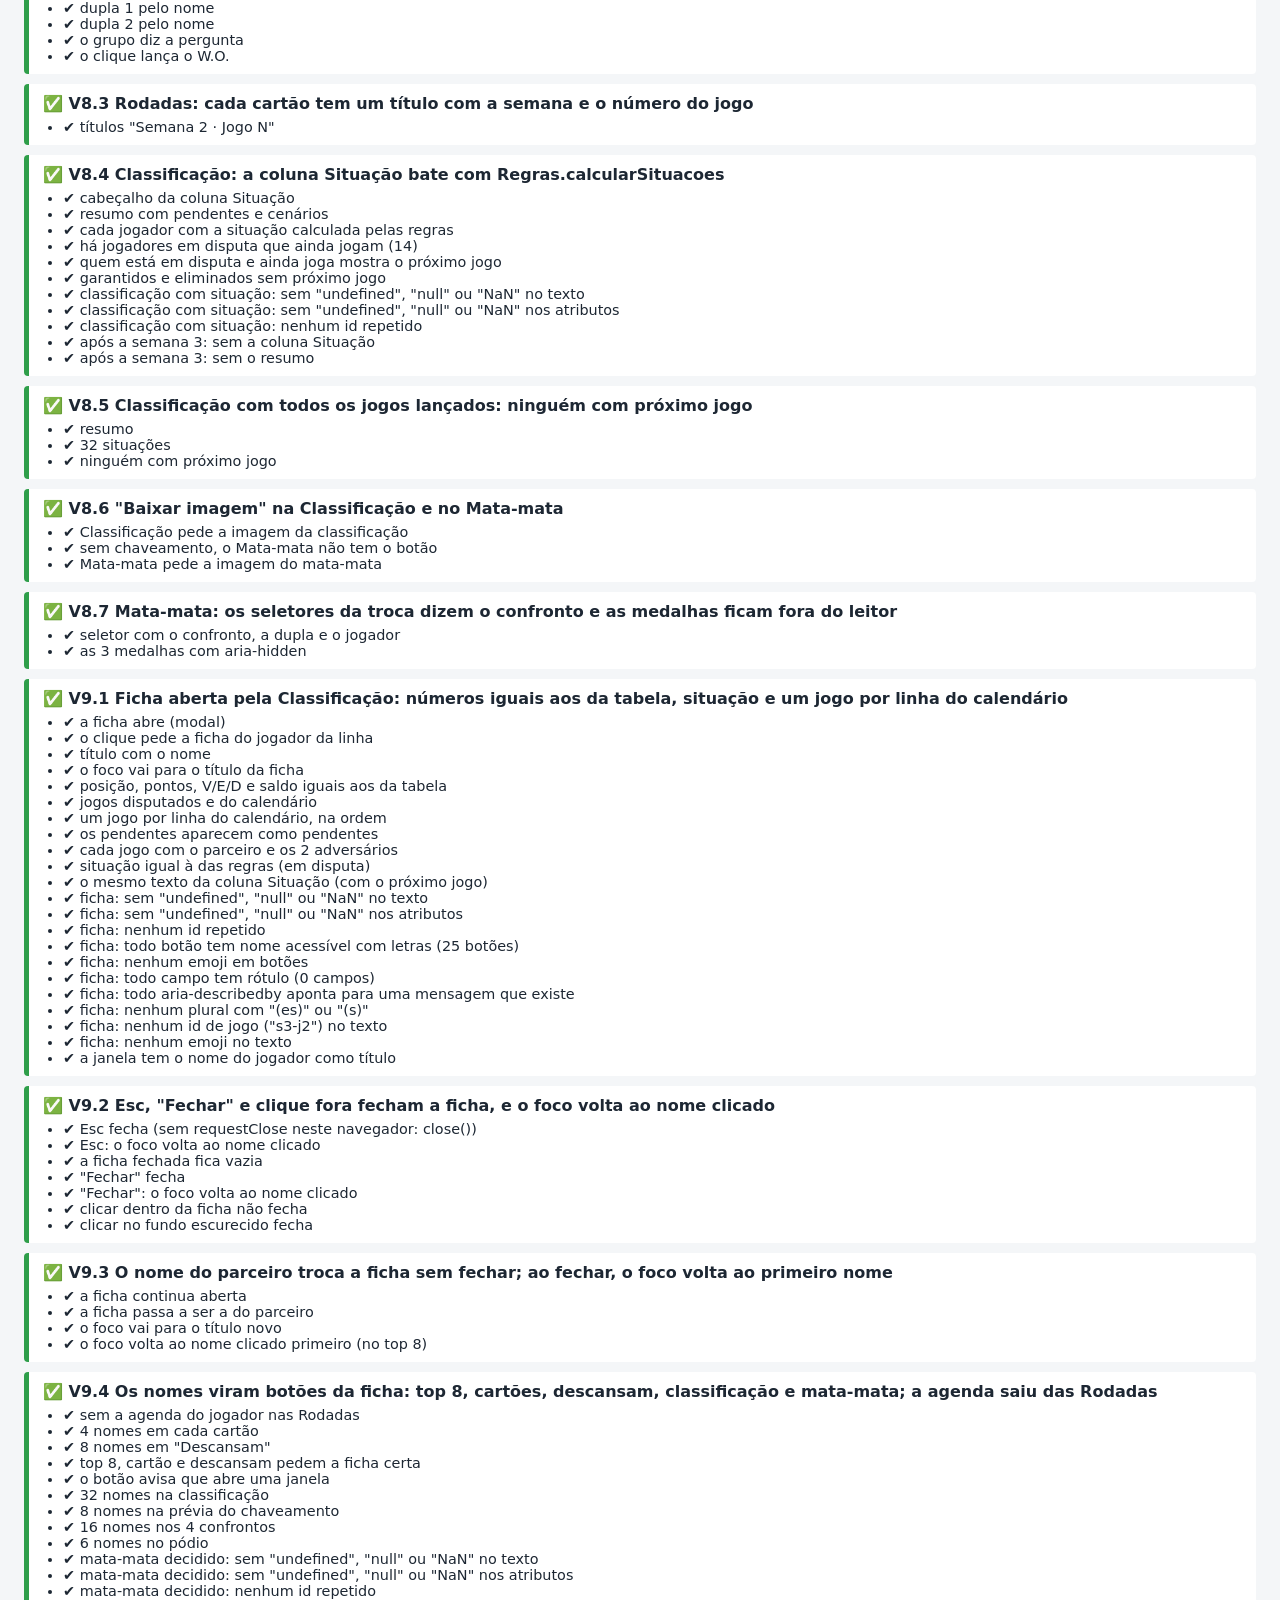
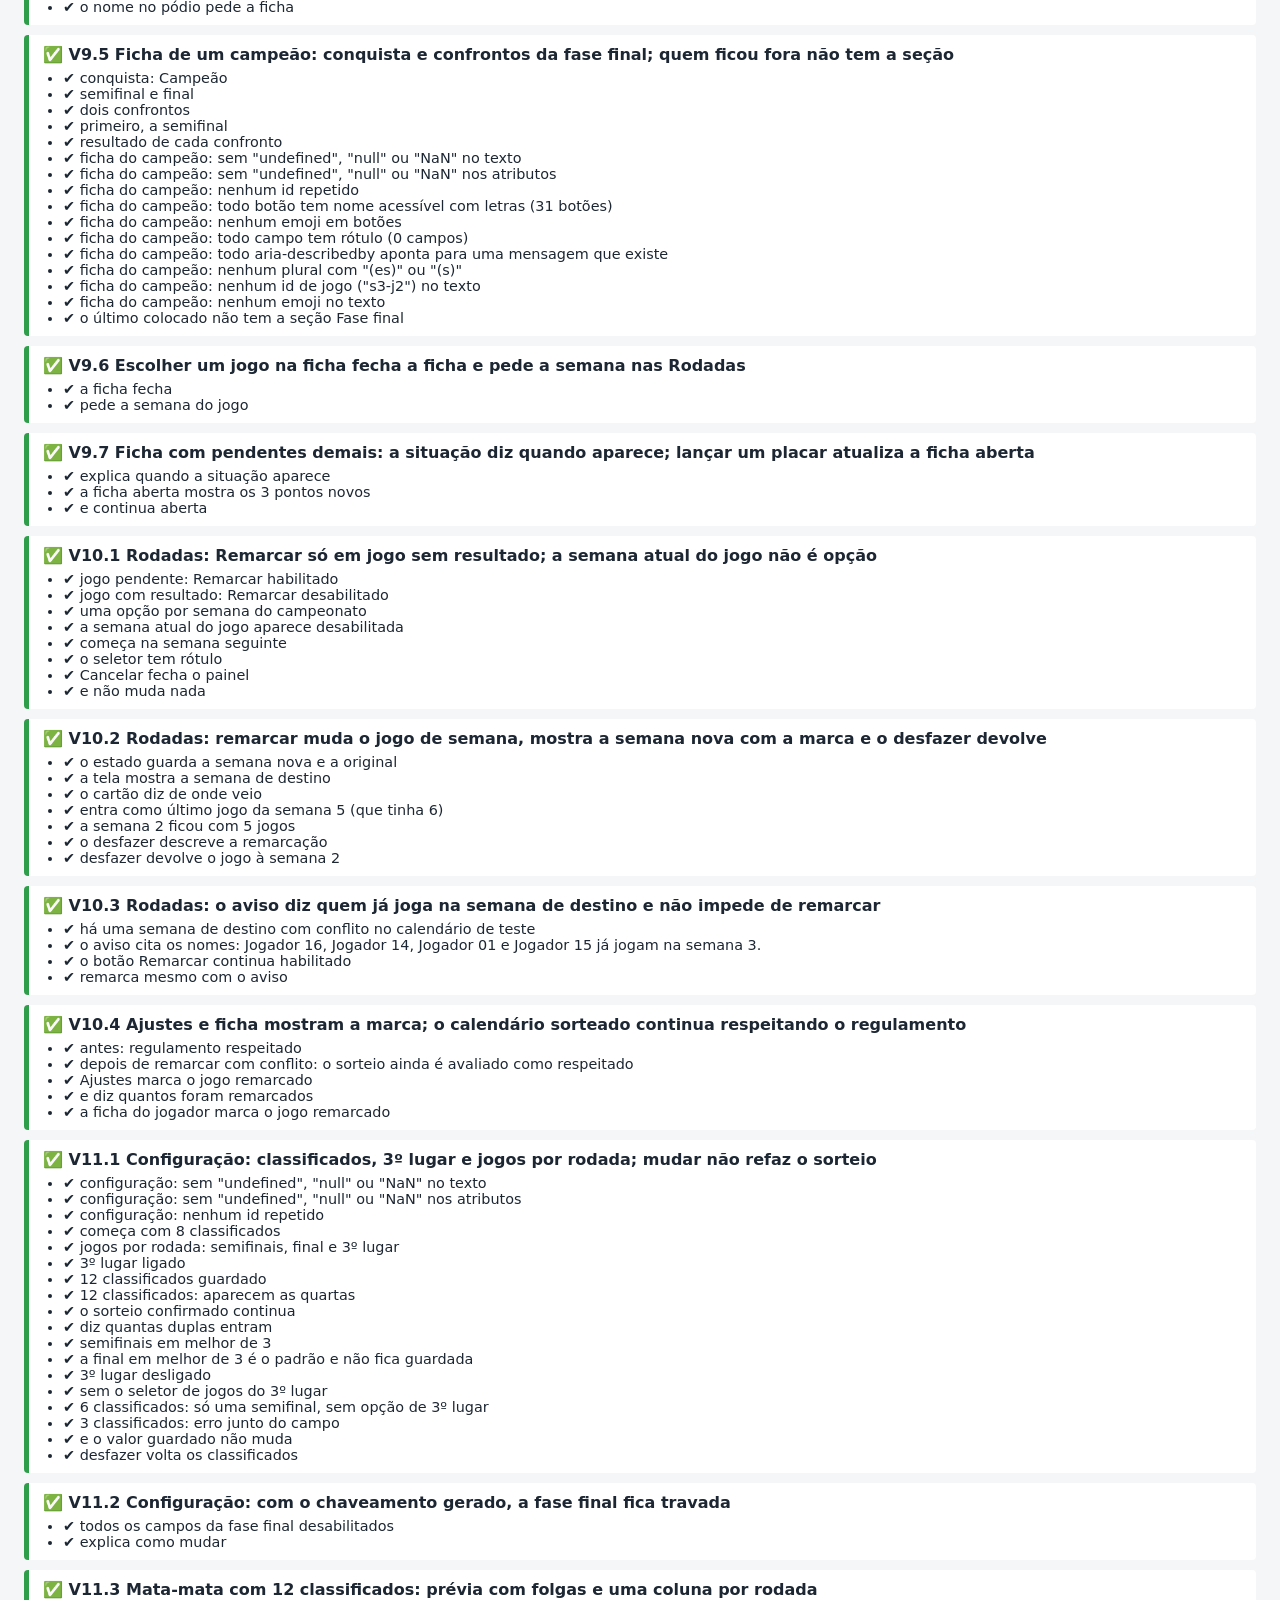
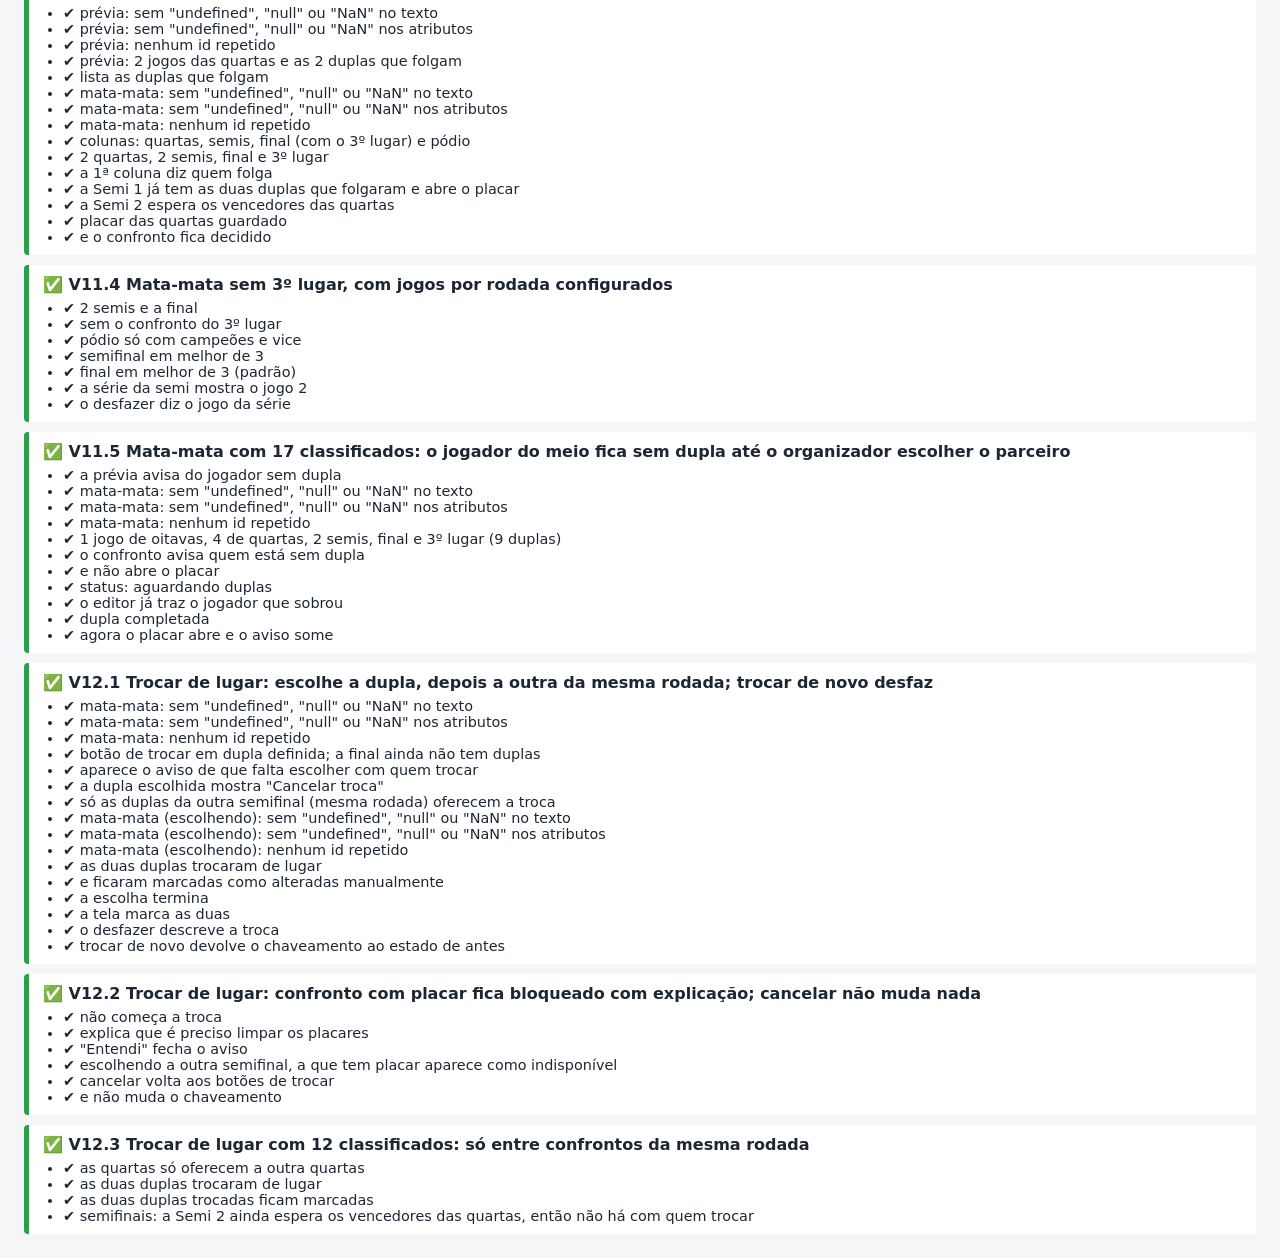
==== commit c19ea305: "Phase 25: reorganizable bracket The organizer can swap two pairs between matches of the same round a" ====
--- a/testes-telas.html
+++ b/testes-telas.html
@@ -169,7 +169,7 @@
         irParaAba,
         proximoPasso: (texto, aba, rotulo) => Util.proximoPasso(texto, aba, rotulo, irParaAba),
         cadastroTravado: () => Regras.cadastroTravado(estado.atual().campeonato, estado.atual().jogos),
-        nomesDupla: (dupla) => dupla.map((id) => nomePorId.get(id)).join(" + "),
+        nomesDupla: (dupla) => dupla.map((id) => (id ? nomePorId.get(id) : "sem dupla")).join(" + "),
         botaoJogador: (id, idDom) => Util.botaoJogador(id, nomePorId.get(id), idDom, abrirFicha),
         verSemana: (n) => { semanasPedidas.push(n); },
         numerosNaSemana: Util.numerosNaSemana,
@@ -1332,6 +1332,66 @@
       t.verdadeiro(buscar(raiz, "mm-oitavas1-0-gols1") && !buscar(raiz, "sem-parceiro-oitavas1"), "agora o placar abre e o aviso some");
     });
 
+    // ---------- V12: trocar duplas de lugar no chaveamento ----------
+
+    caso("V12.1 Trocar de lugar: escolhe a dupla, depois a outra da mesma rodada; trocar de novo desfaz", (t) => {
+      const dados = dadosComCalendario({ mataMata: true });
+      const original = JSON.parse(JSON.stringify(dados.mataMata));
+      const { montar, estado } = criarAppFalso(dados);
+      const raiz = montar("mataMata");
+      verificarLimpeza(t, raiz, "mata-mata");
+      t.verdadeiro(buscar(raiz, "trocar-semi1-2") && !buscar(raiz, "trocar-final-1"), "botão de trocar em dupla definida; a final ainda não tem duplas");
+      clicar(raiz, "trocar-semi1-2");
+      t.verdadeiro(buscar(raiz, "banner-troca"), "aparece o aviso de que falta escolher com quem trocar");
+      t.verdadeiro(buscar(raiz, "trocar-cancelar") && buscar(raiz, "trocar-cancelar").getAttribute("aria-pressed") === "true", "a dupla escolhida mostra \"Cancelar troca\"");
+      t.igual([...raiz.querySelectorAll("[id^='trocar-com-']")].map((b) => b.id), ["trocar-com-semi2-1", "trocar-com-semi2-2"], "só as duplas da outra semifinal (mesma rodada) oferecem a troca");
+      verificarLimpeza(t, raiz, "mata-mata (escolhendo)");
+      const antes = [estado.atual().mataMata.semi1.dupla2, estado.atual().mataMata.semi2.dupla1];
+      clicar(raiz, "trocar-com-semi2-1");
+      const m = estado.atual().mataMata;
+      t.igual([m.semi1.dupla2, m.semi2.dupla1], [antes[1], antes[0]], "as duas duplas trocaram de lugar");
+      t.verdadeiro(m.semi1.duplaManual2 && m.semi2.duplaManual1 && !m.semi1.duplaManual1, "e ficaram marcadas como alteradas manualmente");
+      t.verdadeiro(!buscar(raiz, "banner-troca"), "a escolha termina");
+      t.igual(raiz.querySelectorAll(".tag-manual").length, 2, "a tela marca as duas");
+      t.igual(estado.atual().historico[estado.atual().historico.length - 1].descricao, "Semifinal 1, dupla 2 troca de lugar com Semifinal 2, dupla 1", "o desfazer descreve a troca");
+      clicar(raiz, "trocar-semi1-2");
+      clicar(raiz, "trocar-com-semi2-1");
+      t.igual(estado.atual().mataMata, original, "trocar de novo devolve o chaveamento ao estado de antes");
+    });
+
+    caso("V12.2 Trocar de lugar: confronto com placar fica bloqueado com explicação; cancelar não muda nada", (t) => {
+      const { montar, estado } = criarAppFalso(dadosComCalendario({ mataMata: true }));
+      const raiz = montar("mataMata");
+      mudarCampo(buscar(raiz, "mm-semi1-0-gols1"), "2");
+      mudarCampo(buscar(raiz, "mm-semi1-0-gols2"), "1");
+      clicar(raiz, "trocar-semi1-1");
+      t.verdadeiro(!buscar(raiz, "banner-troca"), "não começa a troca");
+      const aviso = buscar(raiz, "aviso-troca");
+      t.verdadeiro(aviso && /placar lançado/.test(aviso.textContent) && /Limpe os placares/.test(aviso.textContent), "explica que é preciso limpar os placares");
+      clicar(raiz, "aviso-troca-fechar");
+      t.verdadeiro(!buscar(raiz, "aviso-troca"), "\"Entendi\" fecha o aviso");
+      clicar(raiz, "trocar-semi2-1");
+      t.verdadeiro(buscar(raiz, "troca-indisponivel-semi1-1") && !buscar(raiz, "trocar-com-semi1-1"), "escolhendo a outra semifinal, a que tem placar aparece como indisponível");
+      const antes = JSON.stringify(estado.atual().mataMata);
+      clicar(raiz, "trocar-cancelar");
+      t.verdadeiro(!buscar(raiz, "banner-troca") && buscar(raiz, "trocar-semi2-1"), "cancelar volta aos botões de trocar");
+      t.igual(JSON.stringify(estado.atual().mataMata), antes, "e não muda o chaveamento");
+    });
+
+    caso("V12.3 Trocar de lugar com 12 classificados: só entre confrontos da mesma rodada", (t) => {
+      const { montar, estado } = criarAppFalso(dadosComFaseFinal(12));
+      const raiz = montar("mataMata");
+      const antes = JSON.parse(JSON.stringify(estado.atual().mataMata));
+      clicar(raiz, "trocar-quartas1-2");
+      t.igual([...raiz.querySelectorAll("[id^='trocar-com-']")].map((b) => b.id), ["trocar-com-quartas2-1", "trocar-com-quartas2-2"], "as quartas só oferecem a outra quartas");
+      clicar(raiz, "trocar-com-quartas2-1");
+      const depois = estado.atual().mataMata;
+      t.igual([depois.quartas1.dupla2, depois.quartas2.dupla1], [antes.quartas2.dupla1, antes.quartas1.dupla2], "as duas duplas trocaram de lugar");
+      t.verdadeiro(depois.quartas1.duplaManual2 && depois.quartas2.duplaManual1, "as duas duplas trocadas ficam marcadas");
+      clicar(raiz, "trocar-semi1-1");
+      t.igual([...raiz.querySelectorAll("[id^='trocar-com-']")].map((b) => b.id), [], "semifinais: a Semi 2 ainda espera os vencedores das quartas, então não há com quem trocar");
+    });
+
     // ---------- execução e relatório ----------
 
     // Um caso pode ser assíncrono (ex.: esperar o "close" da ficha): os casos rodam um de cada vez.
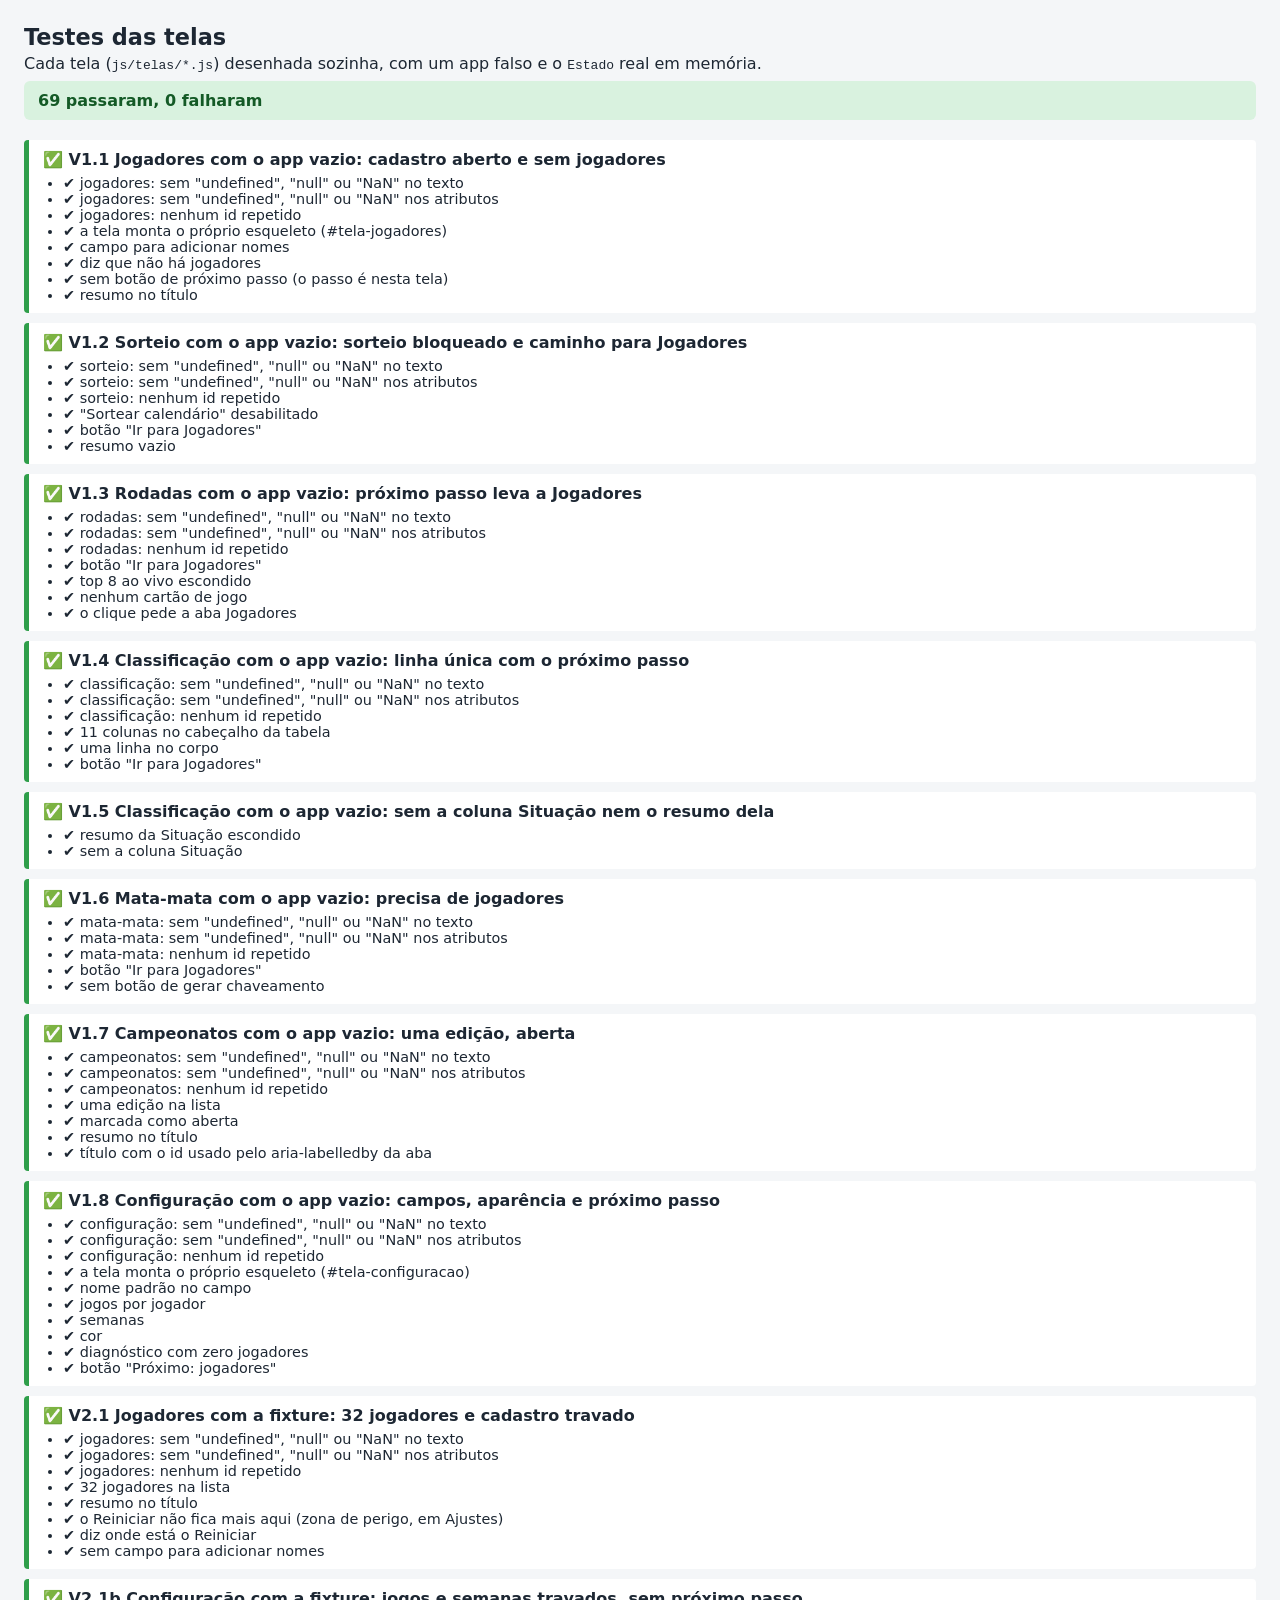
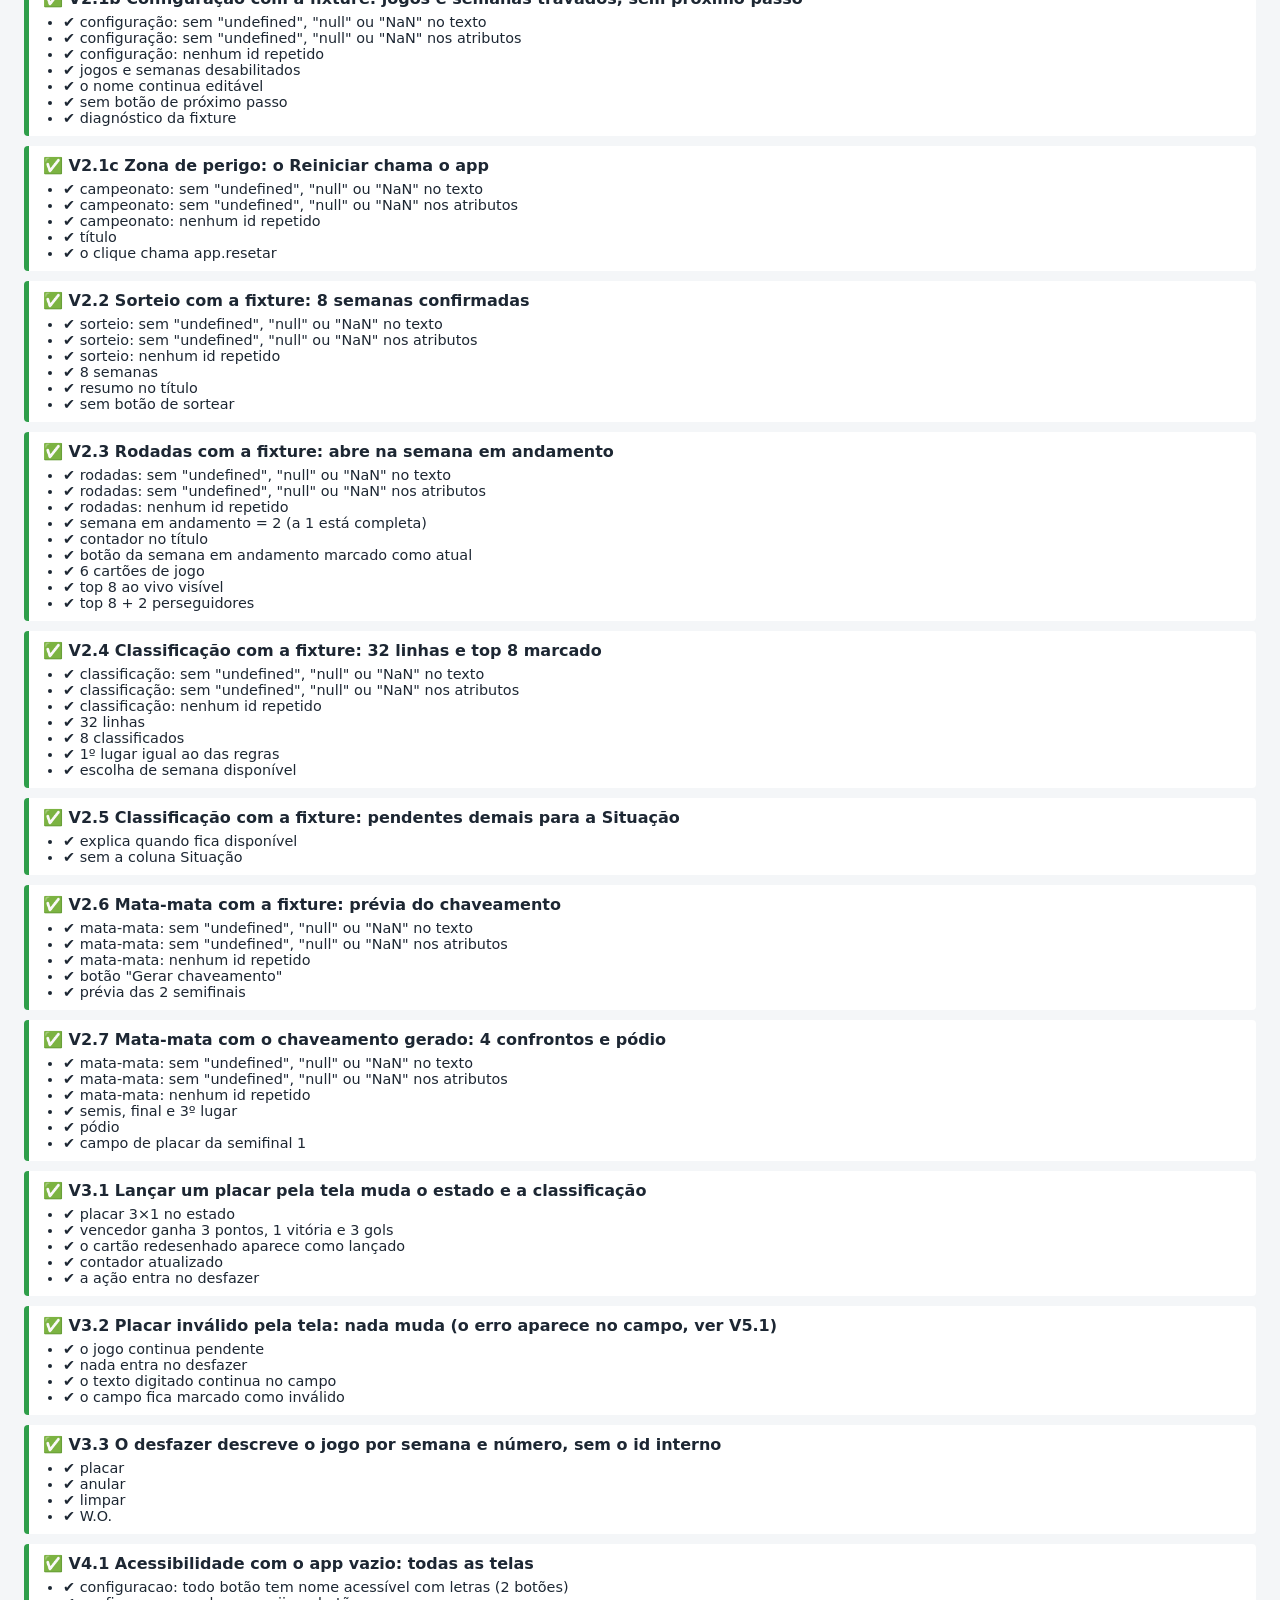
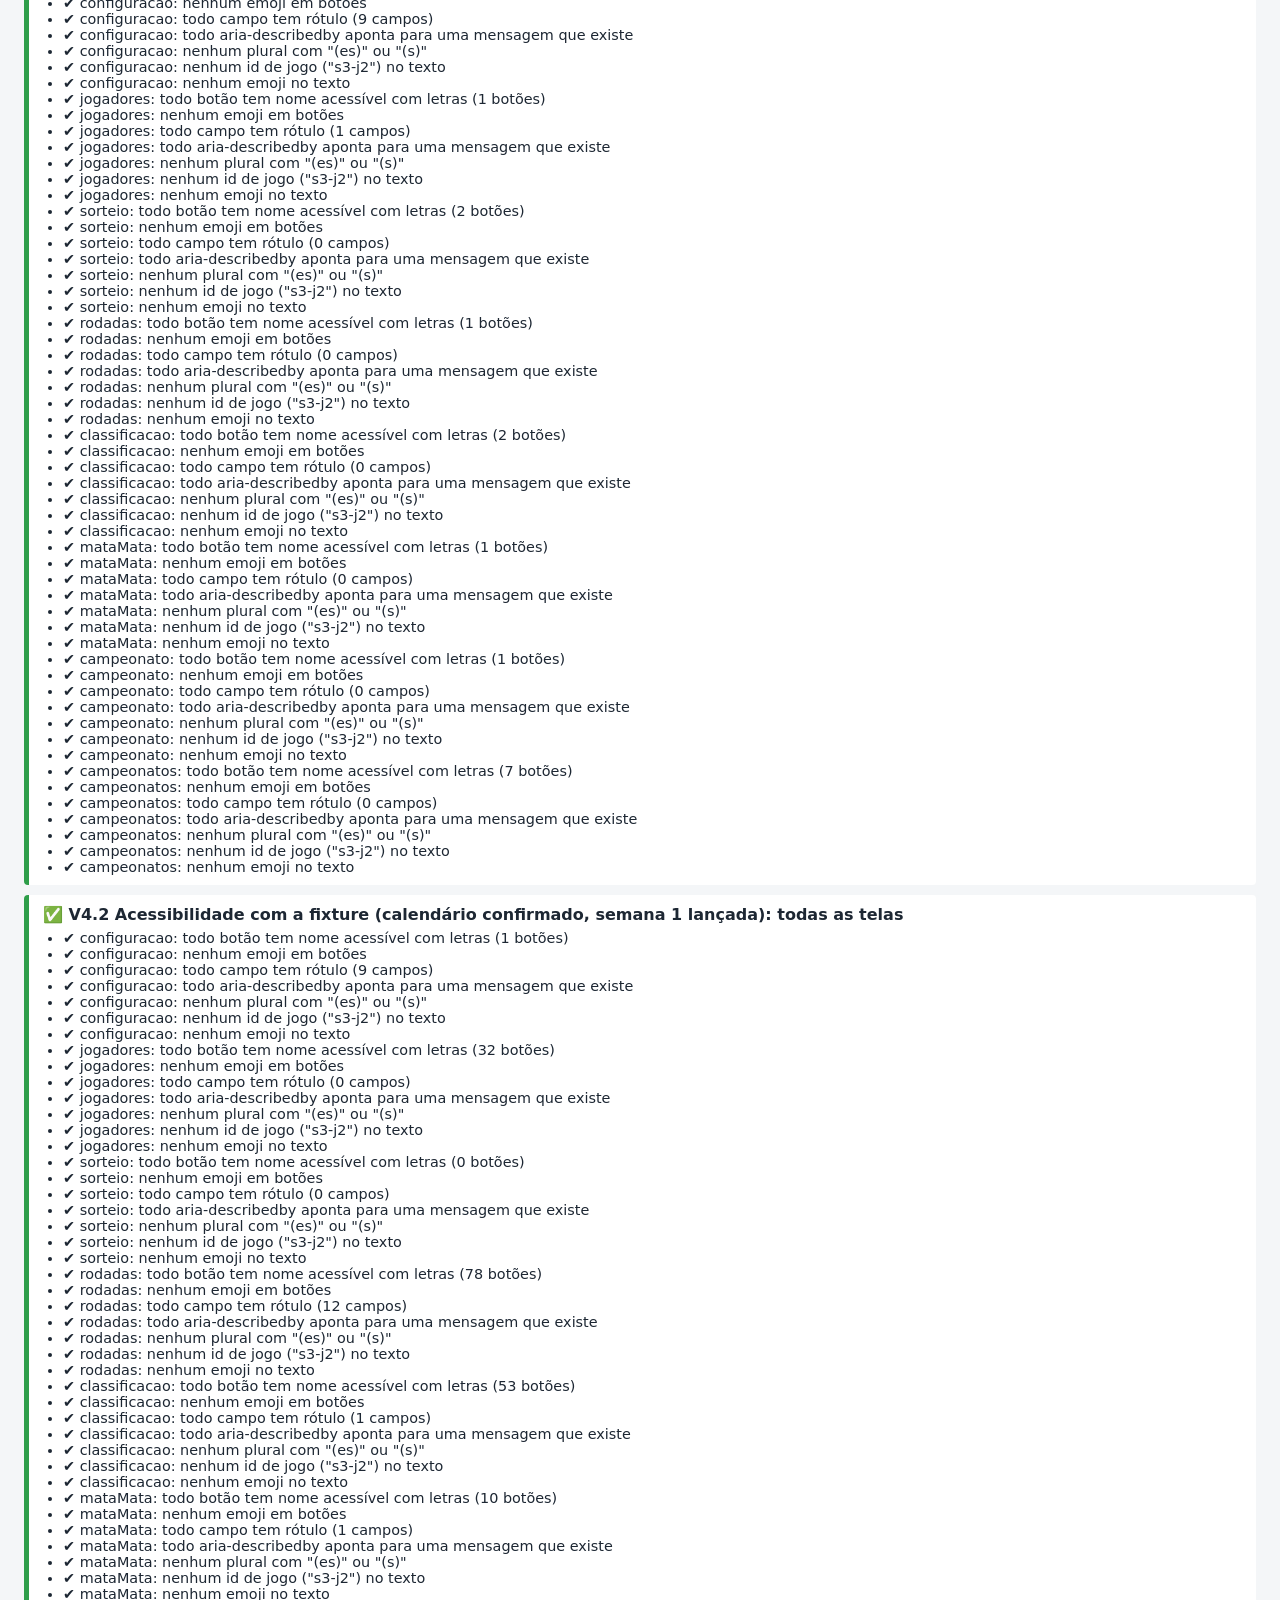
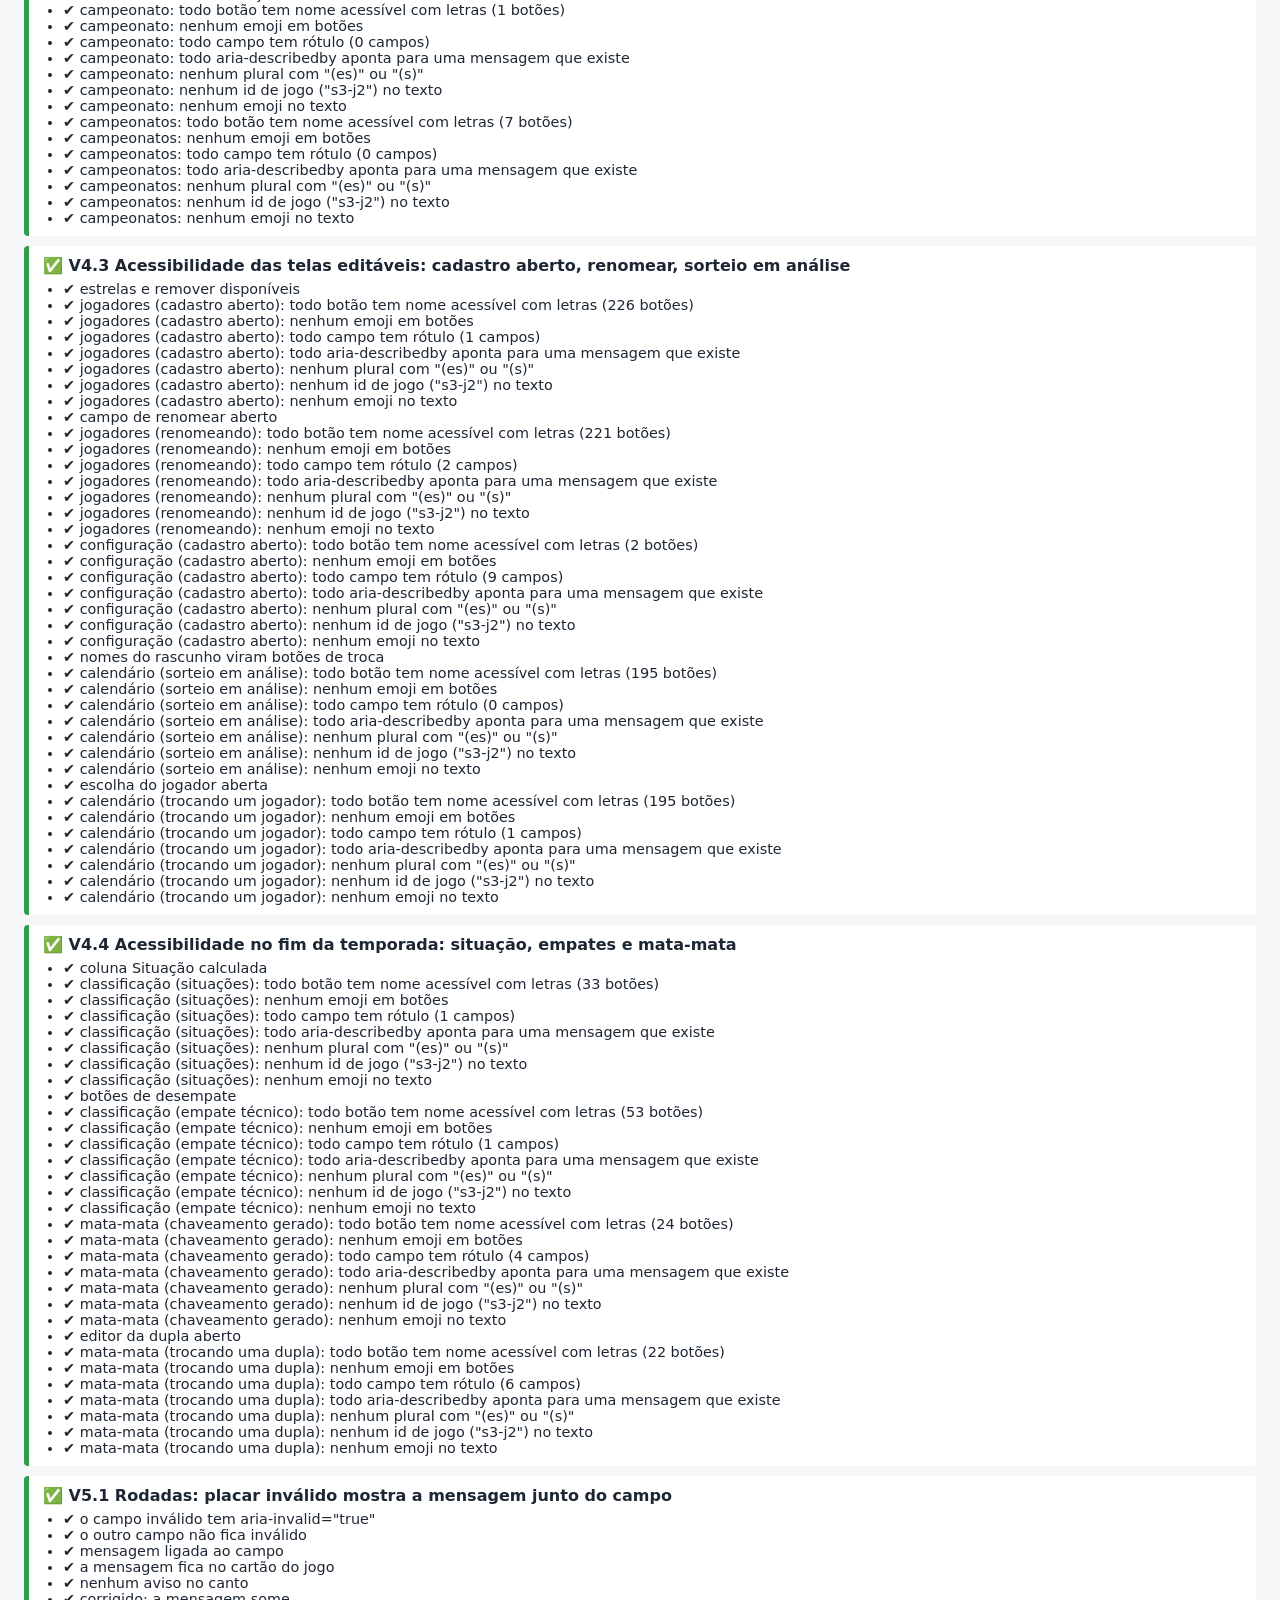
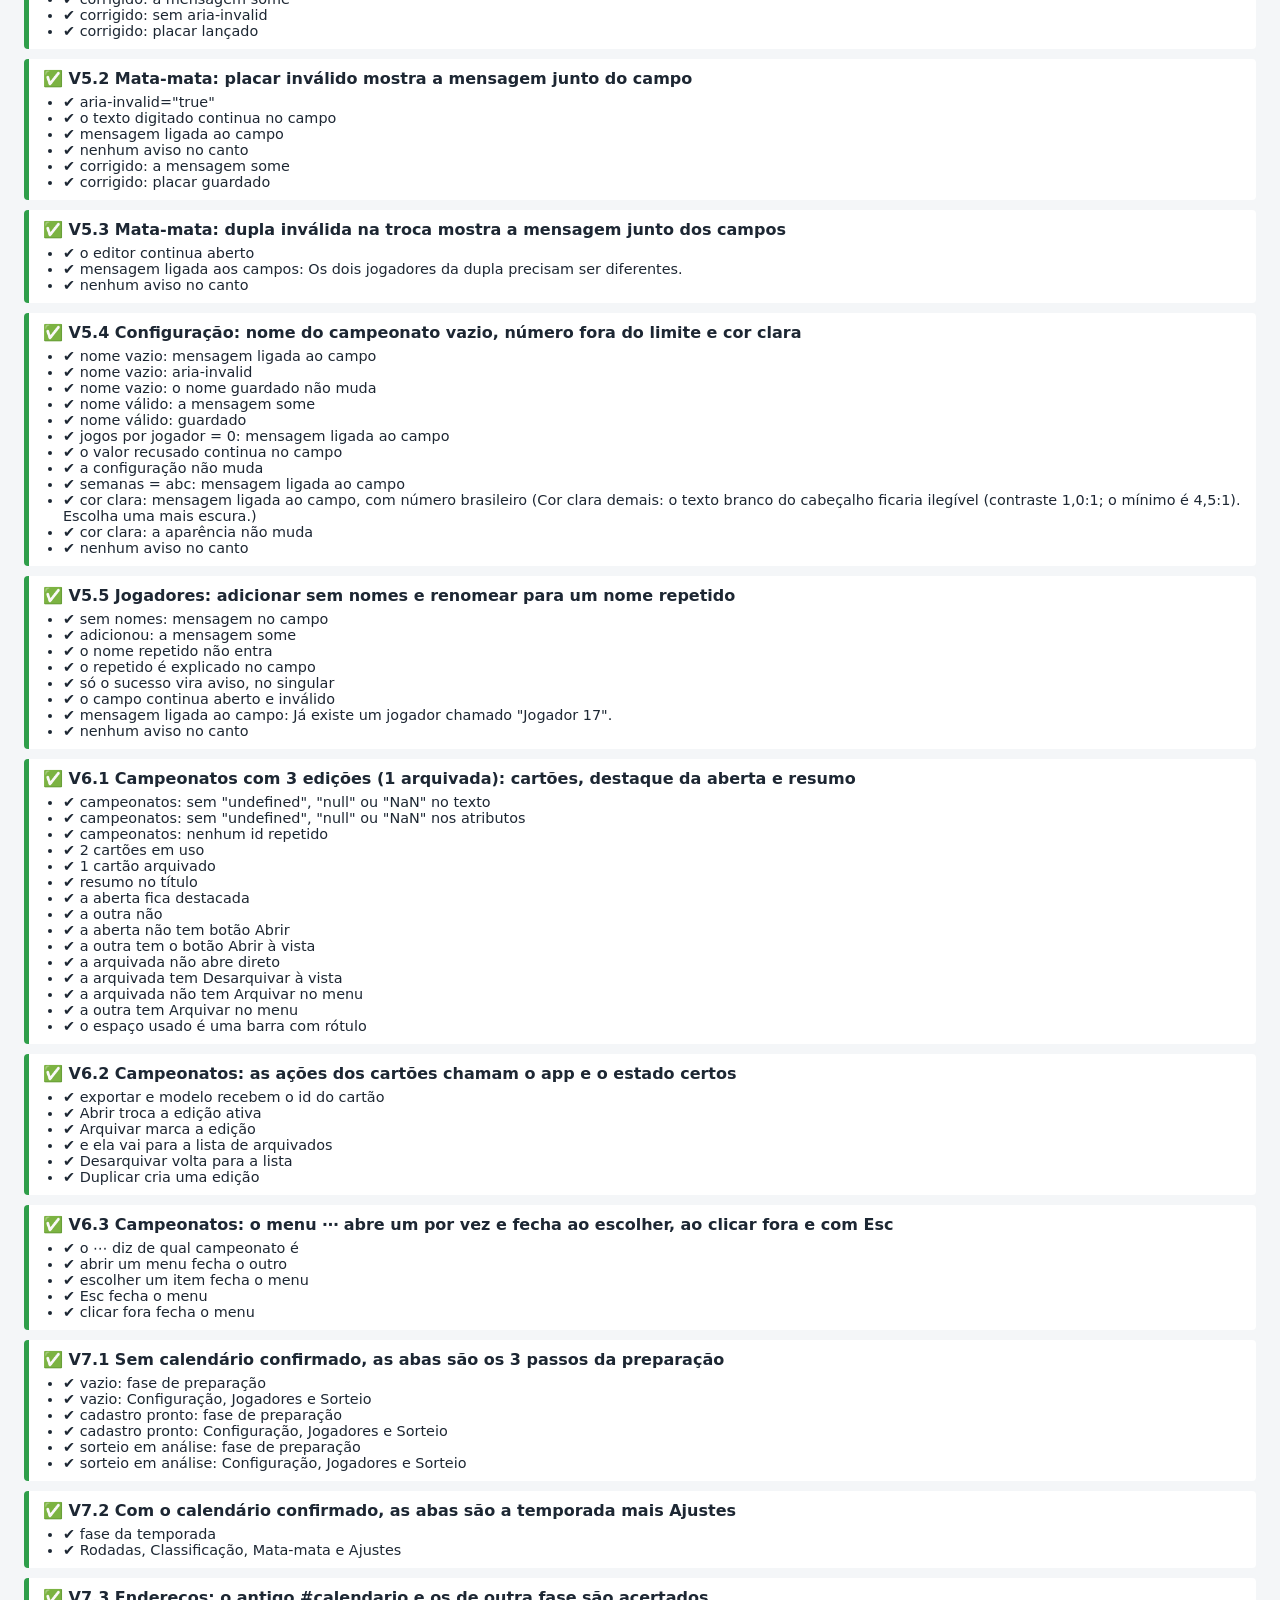
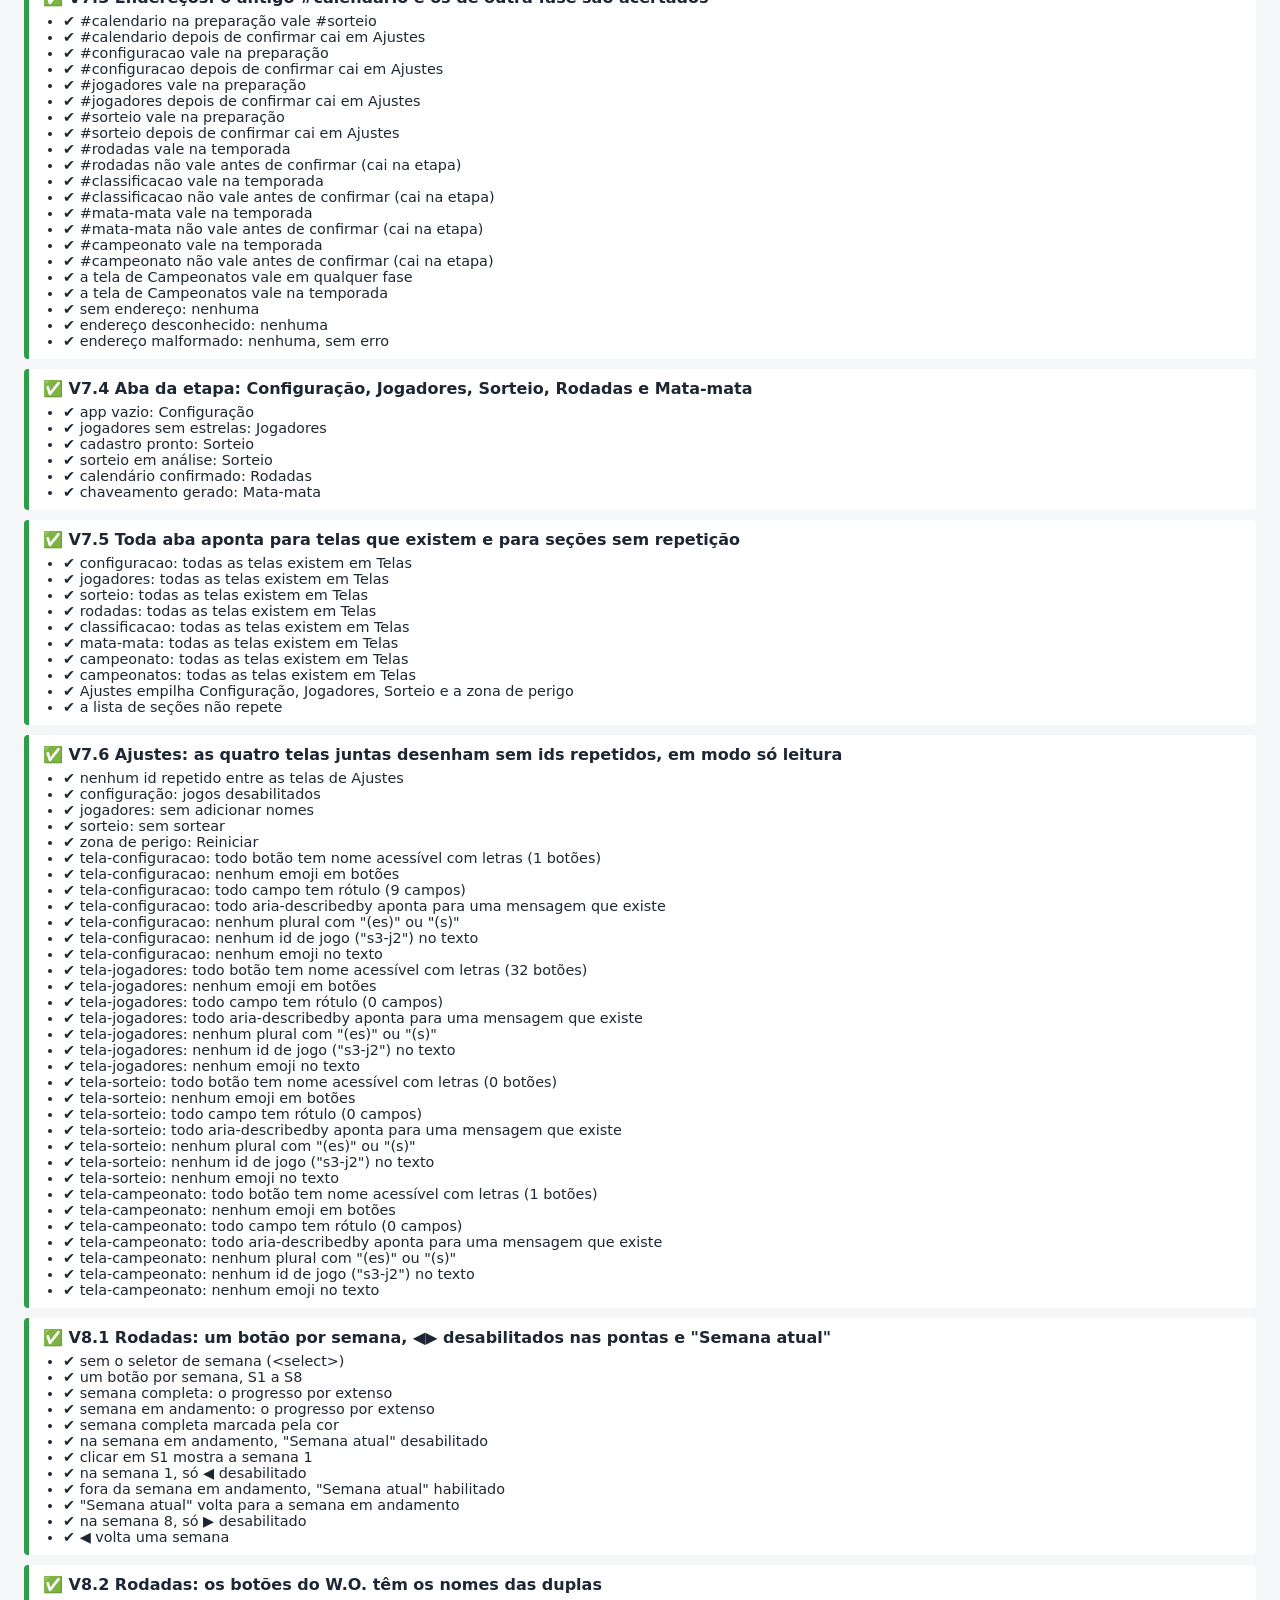
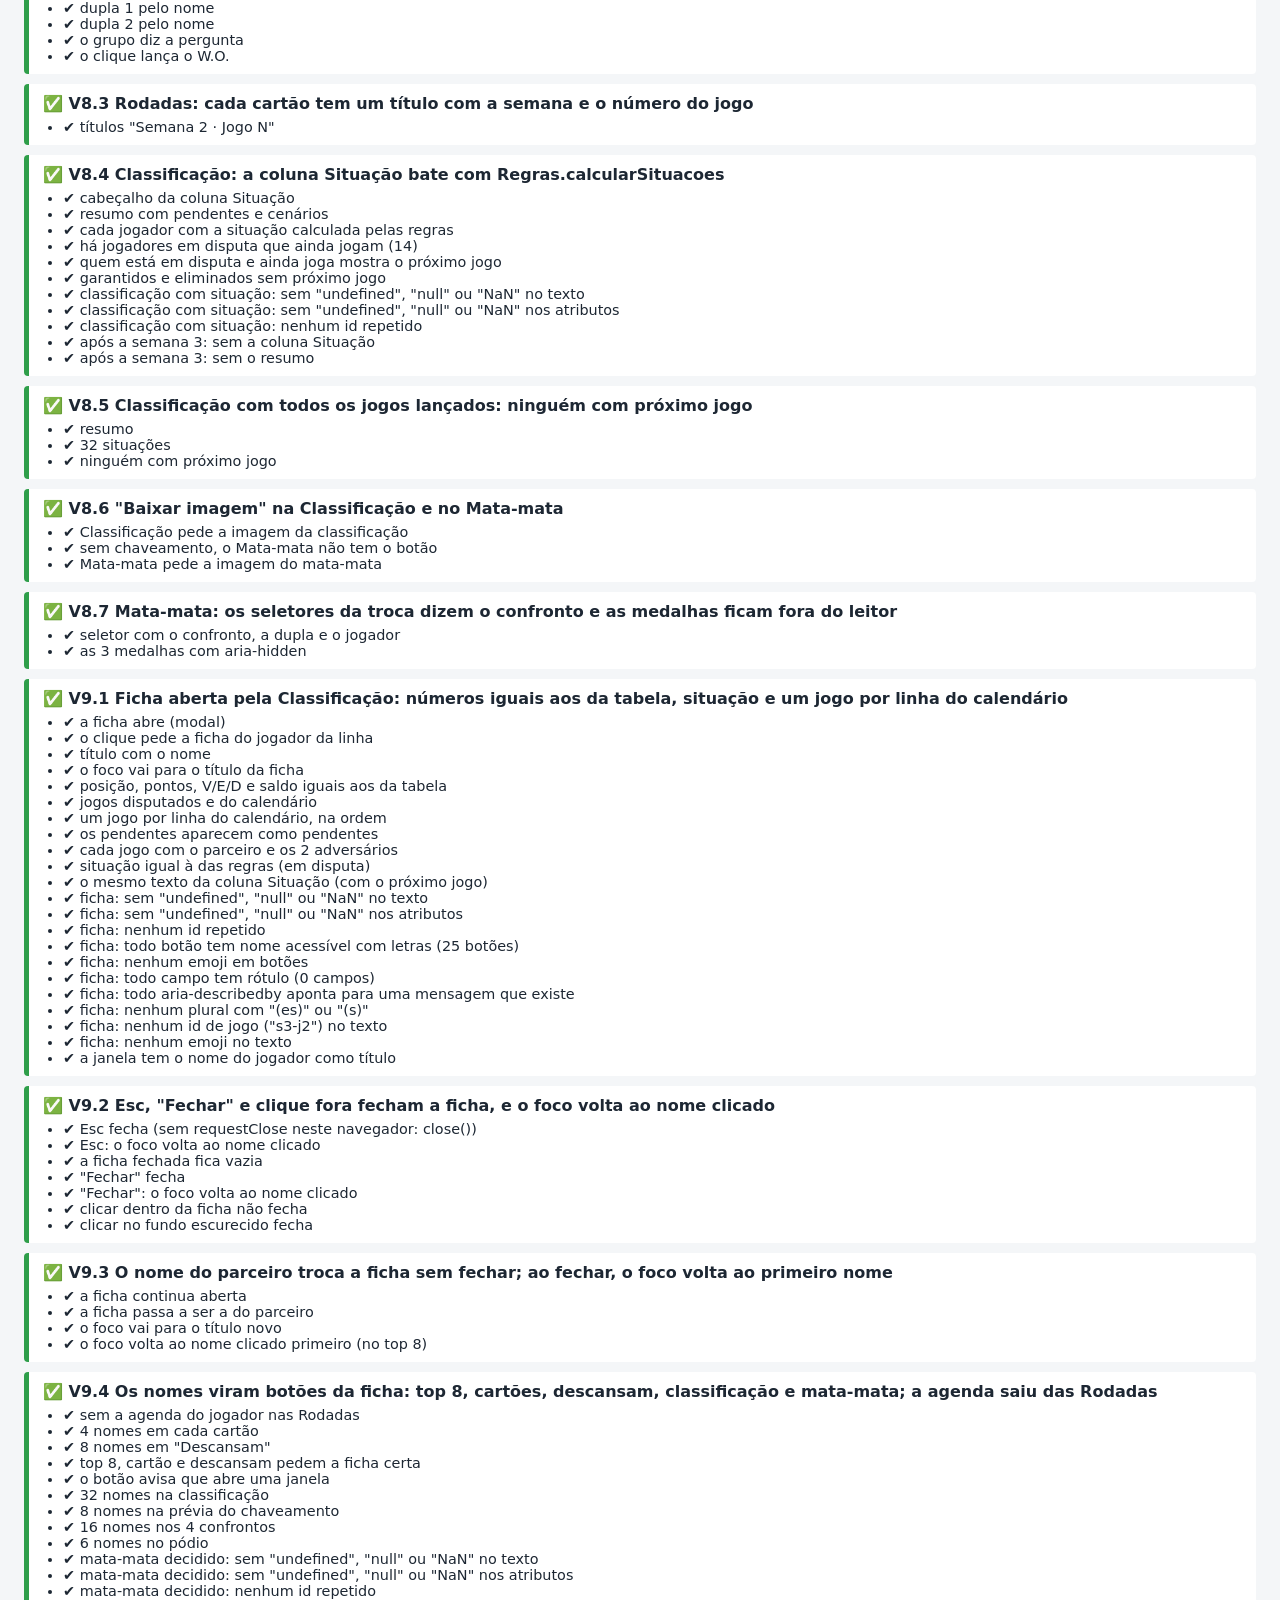
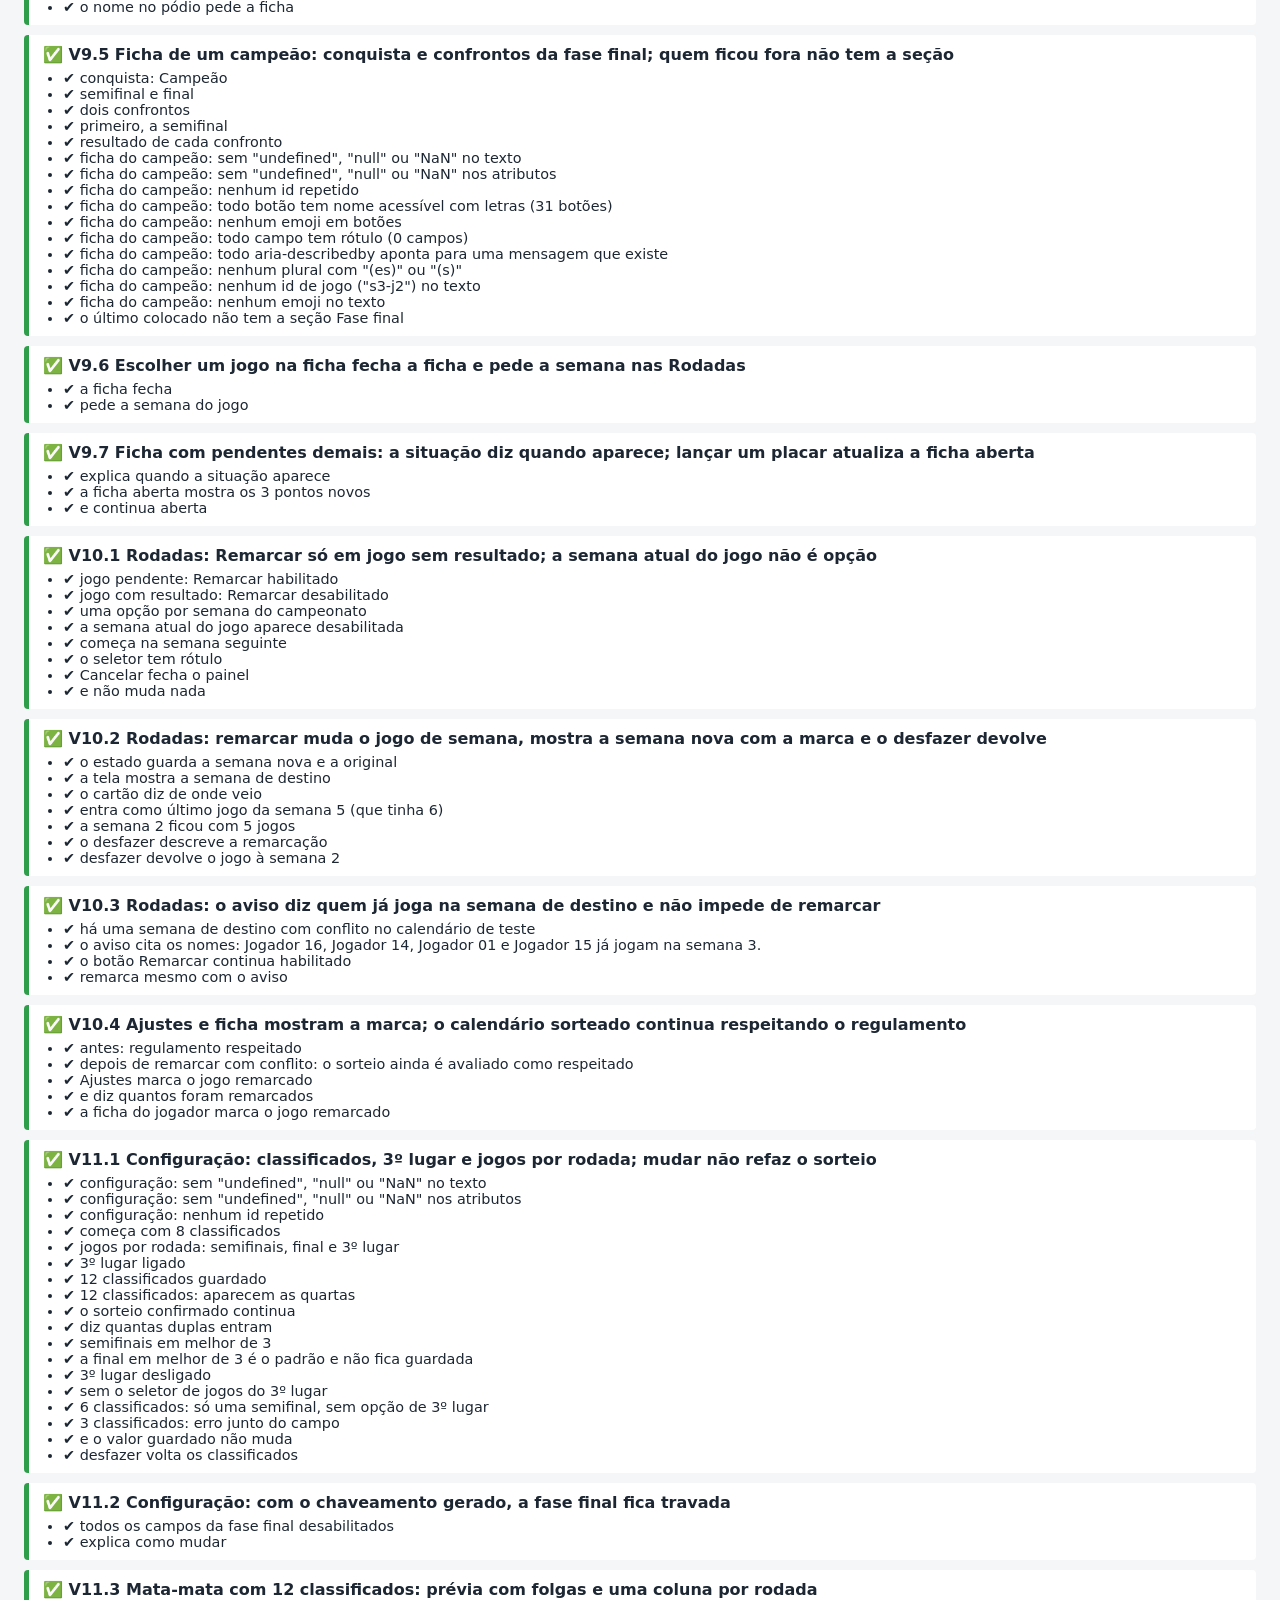
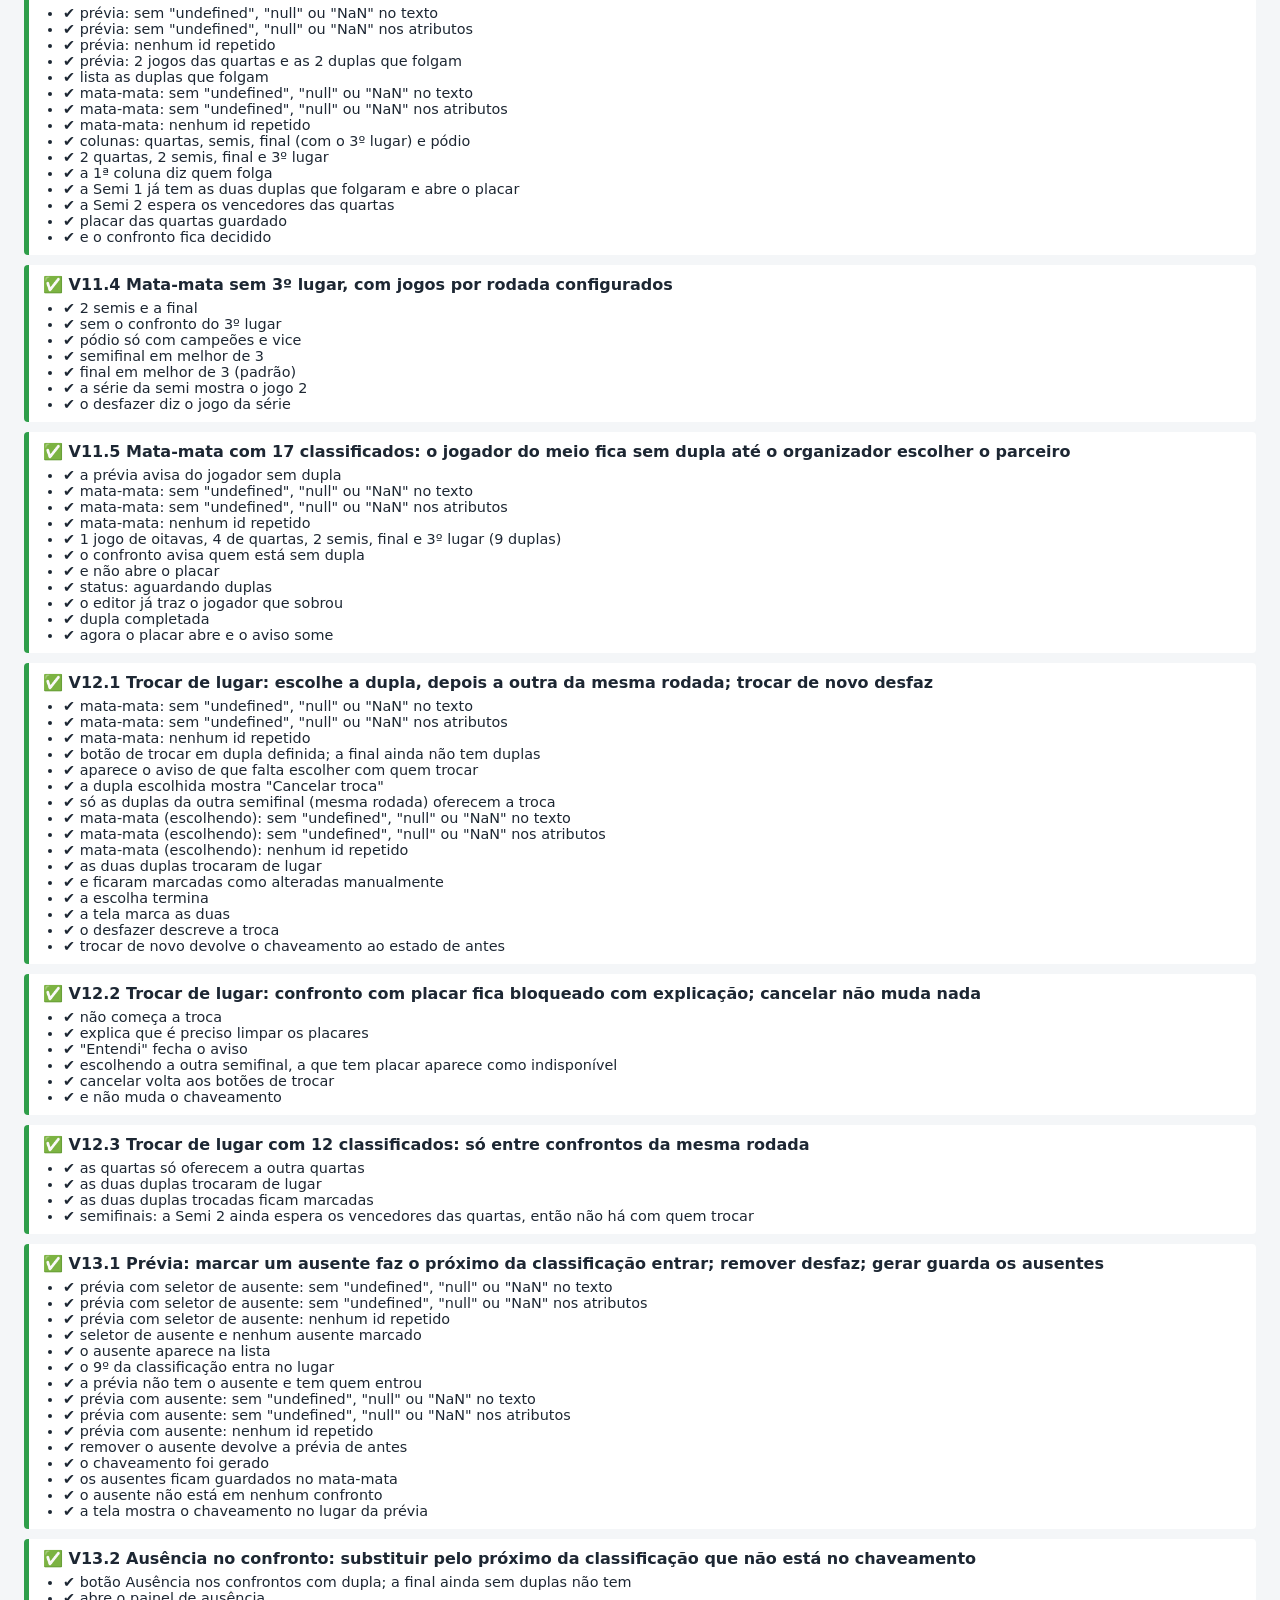
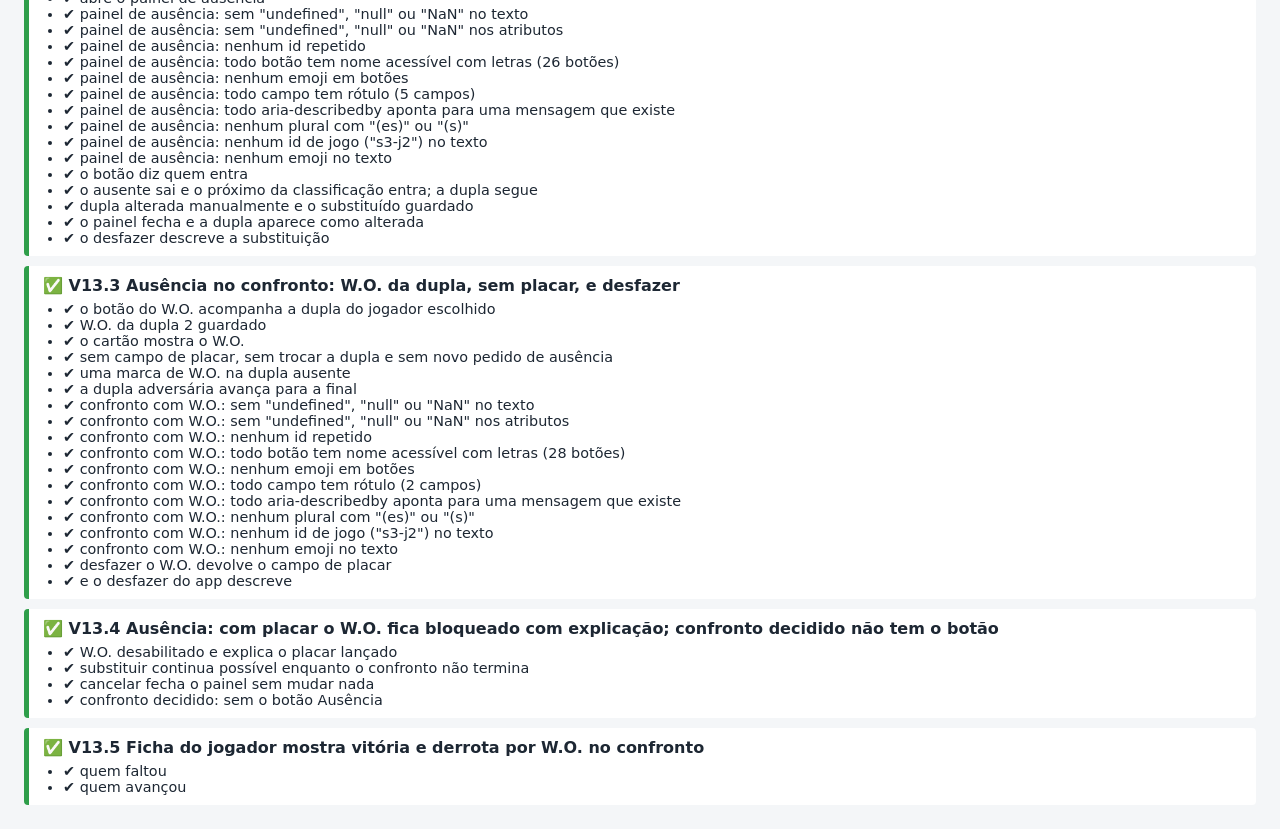
==== commit 5d757527: "Phase 26: absent player in the knockout stage Before the bracket: mark absent players in the preview" ====
--- a/testes-telas.html
+++ b/testes-telas.html
@@ -33,6 +33,10 @@
   <script src="js/campeonatos.js"></script>
   <script src="js/icones.js"></script>
   <script src="js/util.js"></script>
+  <script>
+    // Os casos que definem globalThis.respostaDaConfirmacao respondem a janela de confirmação sem abri-la (ver V13).
+    { const original = Util.confirmar; Util.confirmar = (mensagem, opcoes) => (globalThis.respostaDaConfirmacao === undefined ? original(mensagem, opcoes) : Promise.resolve(globalThis.respostaDaConfirmacao)); }
+  </script>
   <script src="js/telas/configuracao.js"></script>
   <script src="js/telas/jogadores.js"></script>
   <script src="js/telas/sorteio.js"></script>
@@ -1392,6 +1396,120 @@
       t.igual([...raiz.querySelectorAll("[id^='trocar-com-']")].map((b) => b.id), [], "semifinais: a Semi 2 ainda espera os vencedores das quartas, então não há com quem trocar");
     });
 
+    // ---------- V13: jogador ausente na fase final (Fase 26) ----------
+
+    const esperar = (ms = 20) => new Promise((resolver) => setTimeout(resolver, ms));
+    // A janela de confirmação (Util.confirmar) é respondida pelo próprio teste: o fechamento real da janela
+    // não é confiável no Edge sem cabeça. Fora destes casos, a janela real continua valendo.
+    async function aceitandoConfirmacoes(fn) {
+      globalThis.respostaDaConfirmacao = true;
+      try { await fn(); } finally { globalThis.respostaDaConfirmacao = undefined; }
+    }
+    const confirmarDialogo = () => esperar();
+
+    caso("V13.1 Prévia: marcar um ausente faz o próximo da classificação entrar; remover desfaz; gerar guarda os ausentes", (t) => aceitandoConfirmacoes(async () => {
+      const ctx = criarAppFalso(dadosComFaseFinal(8, {}, { chave: false }));
+      const raiz = ctx.montar("mataMata");
+      const tabela = ctx.tabelaAtual();
+      const nome = (id) => ctx.app.nomePorId.get(id);
+      const previa = () => [...raiz.querySelectorAll("ul.previa")].filter((u) => u.id !== "lista-ausentes").map((u) => u.textContent).join(" ");
+      verificarLimpeza(t, raiz, "prévia com seletor de ausente");
+      t.verdadeiro(buscar(raiz, "sel-ausente-previa") && !buscar(raiz, "lista-ausentes"), "seletor de ausente e nenhum ausente marcado");
+      const terceiro = tabela[2].id;
+      mudarCampo(buscar(raiz, "sel-ausente-previa"), terceiro);
+      clicar(raiz, "btn-marcar-ausente");
+      t.igual(raiz.querySelectorAll("#lista-ausentes li").length, 1, "o ausente aparece na lista");
+      t.verdadeiro(texto(raiz, "entram-no-lugar").includes(nome(tabela[8].id)), "o 9º da classificação entra no lugar");
+      t.verdadeiro(!previa().includes(nome(terceiro)) && previa().includes(nome(tabela[8].id)), "a prévia não tem o ausente e tem quem entrou");
+      verificarLimpeza(t, raiz, "prévia com ausente");
+      clicar(raiz, `remover-ausente-${terceiro}`);
+      t.verdadeiro(!buscar(raiz, "lista-ausentes") && previa().includes(nome(terceiro)), "remover o ausente devolve a prévia de antes");
+      mudarCampo(buscar(raiz, "sel-ausente-previa"), terceiro);
+      clicar(raiz, "btn-marcar-ausente");
+      clicar(raiz, "btn-gerar-chave");
+      await confirmarDialogo();
+      const mm = ctx.estado.atual().mataMata;
+      t.verdadeiro(mm, "o chaveamento foi gerado");
+      t.igual(mm.ausentes, [terceiro], "os ausentes ficam guardados no mata-mata");
+      const r = Regras.resolverMataMata(mm, ctx.tabelaAtual());
+      t.verdadeiro(!JSON.stringify(r.chaves.map((k) => [r[k].dupla1, r[k].dupla2])).includes(terceiro), "o ausente não está em nenhum confronto");
+      t.verdadeiro(buscar(raiz, "mm-semi1") && !buscar(raiz, "lista-ausentes"), "a tela mostra o chaveamento no lugar da prévia");
+    }));
+
+    caso("V13.2 Ausência no confronto: substituir pelo próximo da classificação que não está no chaveamento", (t) => aceitandoConfirmacoes(async () => {
+      const ctx = criarAppFalso(dadosComCalendario({ mataMata: true }));
+      const { estado } = ctx;
+      const raiz = ctx.montar("mataMata");
+      t.verdadeiro(buscar(raiz, "ausencia-semi1") && !buscar(raiz, "ausencia-final"), "botão Ausência nos confrontos com dupla; a final ainda sem duplas não tem");
+      clicar(raiz, "ausencia-semi1");
+      t.verdadeiro(buscar(raiz, "painel-ausencia-semi1"), "abre o painel de ausência");
+      verificarLimpeza(t, raiz, "painel de ausência");
+      verificarAcessibilidade(t, raiz, "painel de ausência");
+      const antes = estado.atual().mataMata.semi1.dupla1.slice();
+      const entra = Regras.proximoSubstituto(estado.atual().mataMata, ctx.tabelaAtual());
+      t.verdadeiro(texto(raiz, "substituir-semi1").includes(ctx.app.nomePorId.get(entra)), "o botão diz quem entra");
+      clicar(raiz, "substituir-semi1");
+      await esperar();
+      const mm = estado.atual().mataMata;
+      t.igual(mm.semi1.dupla1, [entra, antes[1]], "o ausente sai e o próximo da classificação entra; a dupla segue");
+      t.verdadeiro(mm.semi1.duplaManual1 && mm.substituidos.includes(antes[0]), "dupla alterada manualmente e o substituído guardado");
+      t.verdadeiro(!buscar(raiz, "painel-ausencia-semi1") && raiz.querySelectorAll(".tag-manual").length === 1, "o painel fecha e a dupla aparece como alterada");
+      t.verdadeiro(/substituído por/.test(estado.atual().historico[estado.atual().historico.length - 1].descricao), "o desfazer descreve a substituição");
+    }));
+
+    caso("V13.3 Ausência no confronto: W.O. da dupla, sem placar, e desfazer", (t) => aceitandoConfirmacoes(async () => {
+      const ctx = criarAppFalso(dadosComCalendario({ mataMata: true }));
+      const { estado } = ctx;
+      const raiz = ctx.montar("mataMata");
+      clicar(raiz, "ausencia-semi2");
+      const dupla2 = estado.atual().mataMata.semi2.dupla2;
+      mudarCampo(buscar(raiz, "ausente-semi2"), dupla2[1]);
+      t.verdadeiro(texto(raiz, "wo-semi2").includes("dupla 2"), "o botão do W.O. acompanha a dupla do jogador escolhido");
+      clicar(raiz, "wo-semi2");
+      await confirmarDialogo();
+      const mm = estado.atual().mataMata;
+      t.igual(mm.semi2.wo, 2, "W.O. da dupla 2 guardado");
+      t.verdadeiro(buscar(raiz, "resultado-wo-semi2") && texto(raiz, "mm-semi2").includes("Decidido por W.O."), "o cartão mostra o W.O.");
+      t.verdadeiro(!buscar(raiz, "mm-semi2-0-gols1") && !buscar(raiz, "editar-semi2-1") && !buscar(raiz, "trocar-semi2-1") && !buscar(raiz, "ausencia-semi2"),
+        "sem campo de placar, sem trocar a dupla e sem novo pedido de ausência");
+      t.igual(raiz.querySelectorAll(".tag-wo").length, 1, "uma marca de W.O. na dupla ausente");
+      t.igual(Regras.resolverMataMata(mm, ctx.tabelaAtual()).final.dupla2, mm.semi2.dupla1, "a dupla adversária avança para a final");
+      verificarLimpeza(t, raiz, "confronto com W.O.");
+      verificarAcessibilidade(t, raiz, "confronto com W.O.");
+      clicar(raiz, "desfazer-wo-semi2");
+      t.verdadeiro(estado.atual().mataMata.semi2.wo === undefined && buscar(raiz, "mm-semi2-0-gols1") && !buscar(raiz, "desfazer-wo-semi2"), "desfazer o W.O. devolve o campo de placar");
+      t.verdadeiro(estado.atual().historico[estado.atual().historico.length - 1].descricao.includes("desfazer W.O."), "e o desfazer do app descreve");
+    }));
+
+    caso("V13.4 Ausência: com placar o W.O. fica bloqueado com explicação; confronto decidido não tem o botão", async (t) => {
+      const ctx = criarAppFalso(dadosComCalendario({ mataMata: true }));
+      const raiz = ctx.montar("mataMata");
+      mudarCampo(buscar(raiz, "mm-semi1-0-gols1"), "1");
+      clicar(raiz, "ausencia-semi1");
+      t.verdadeiro(buscar(raiz, "wo-semi1").disabled && /placar lançado/.test(texto(raiz, "erro-wo-semi1")), "W.O. desabilitado e explica o placar lançado");
+      t.verdadeiro(!buscar(raiz, "substituir-semi1").disabled, "substituir continua possível enquanto o confronto não termina");
+      clicar(raiz, "ausencia-cancelar-semi1");
+      t.verdadeiro(!buscar(raiz, "painel-ausencia-semi1") && buscar(raiz, "ausencia-semi1"), "cancelar fecha o painel sem mudar nada");
+      mudarCampo(buscar(raiz, "mm-semi1-0-gols2"), "0");
+      t.verdadeiro(!buscar(raiz, "ausencia-semi1"), "confronto decidido: sem o botão Ausência");
+    });
+
+    caso("V13.5 Ficha do jogador mostra vitória e derrota por W.O. no confronto", (t) => comAreaVisivel(() => {
+      const dados = dadosComCalendario({ mataMata: true });
+      dados.mataMata.semi1.wo = 2;
+      const ctx = criarAppFalso(dados);
+      ctx.montar("mataMata");
+      const raiz = ctx.montar("ficha");
+      const resultado = (id) => {
+        ctx.app.botaoJogador(id, `teste-ficha-${id}`).click();
+        const r = buscar(raiz, "ficha-fase-final").querySelector(".resultado-jogo").textContent;
+        buscar(raiz, "ficha-jogador").close();
+        return r;
+      };
+      t.igual(resultado(dados.mataMata.semi1.dupla2[0]), "derrota por W.O.", "quem faltou");
+      t.igual(resultado(dados.mataMata.semi1.dupla1[0]), "vitória por W.O.", "quem avançou");
+    }));
+
     // ---------- execução e relatório ----------
 
     // Um caso pode ser assíncrono (ex.: esperar o "close" da ficha): os casos rodam um de cada vez.
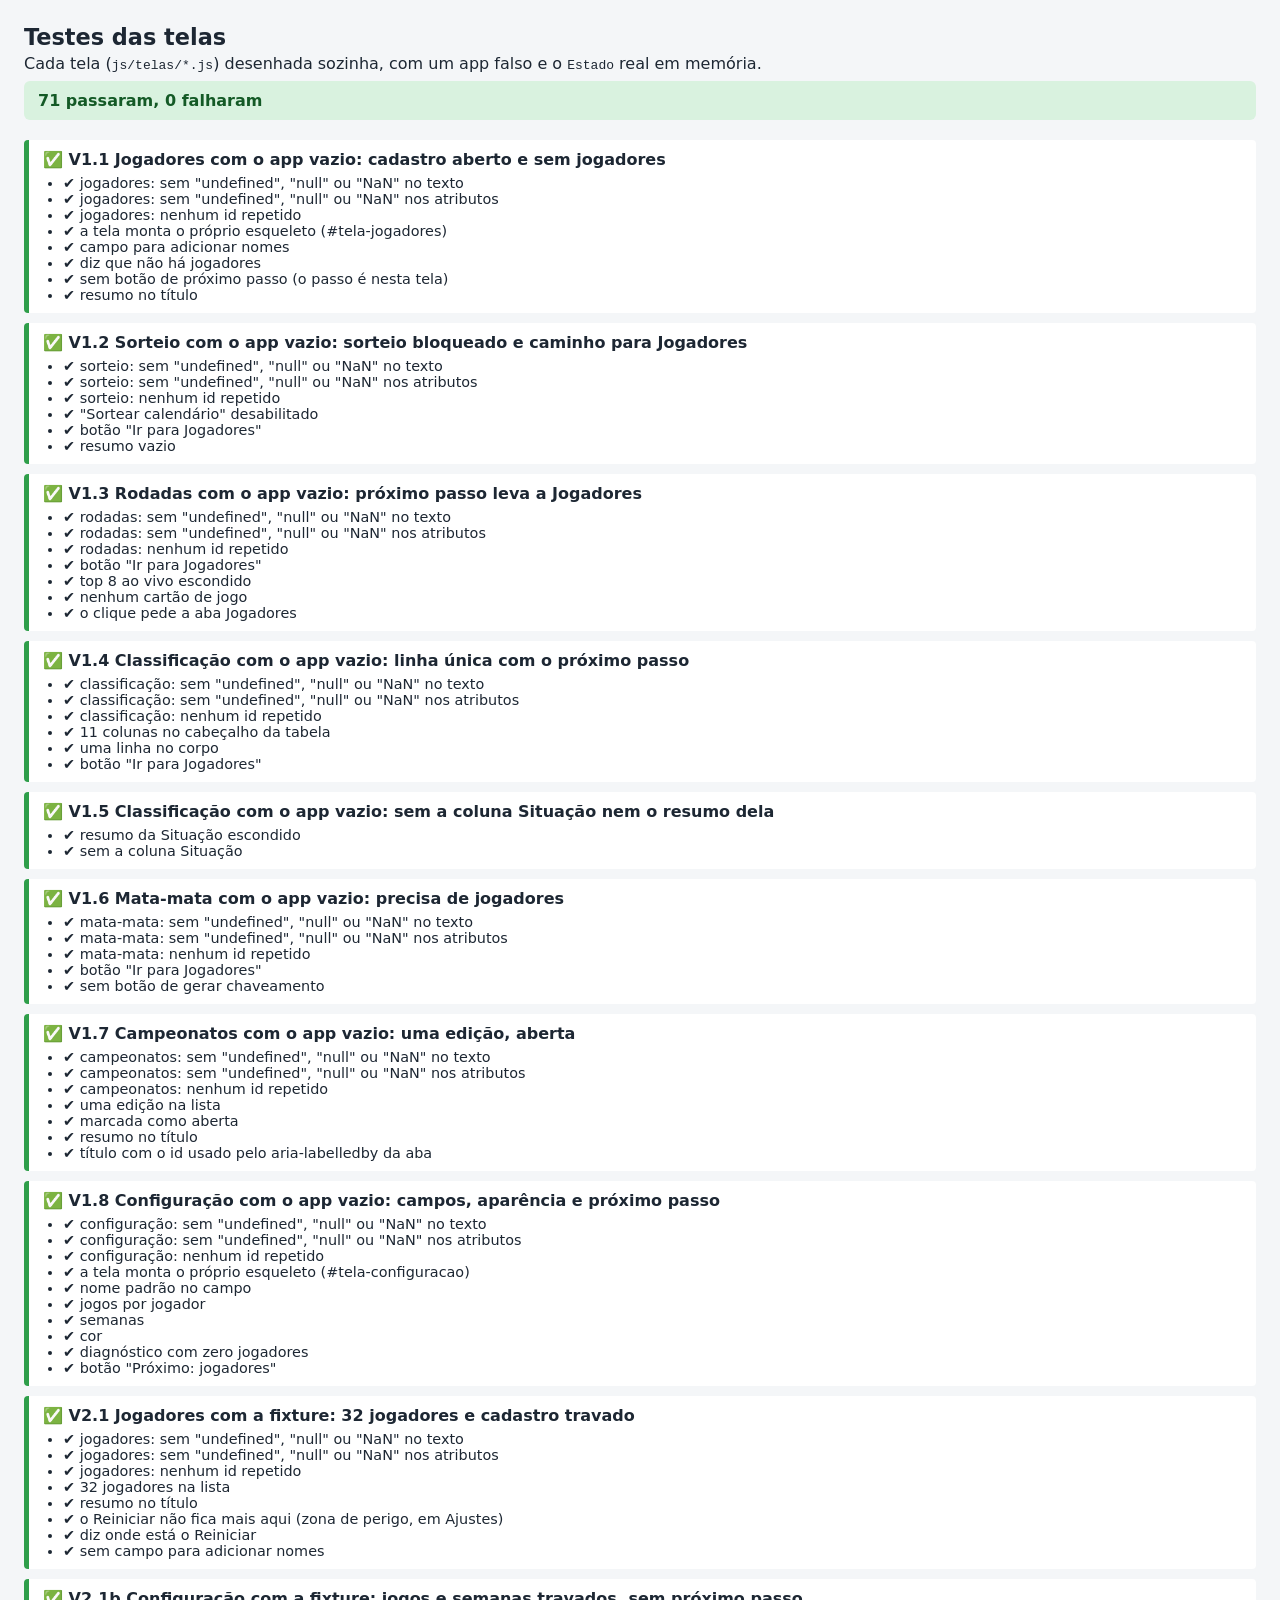
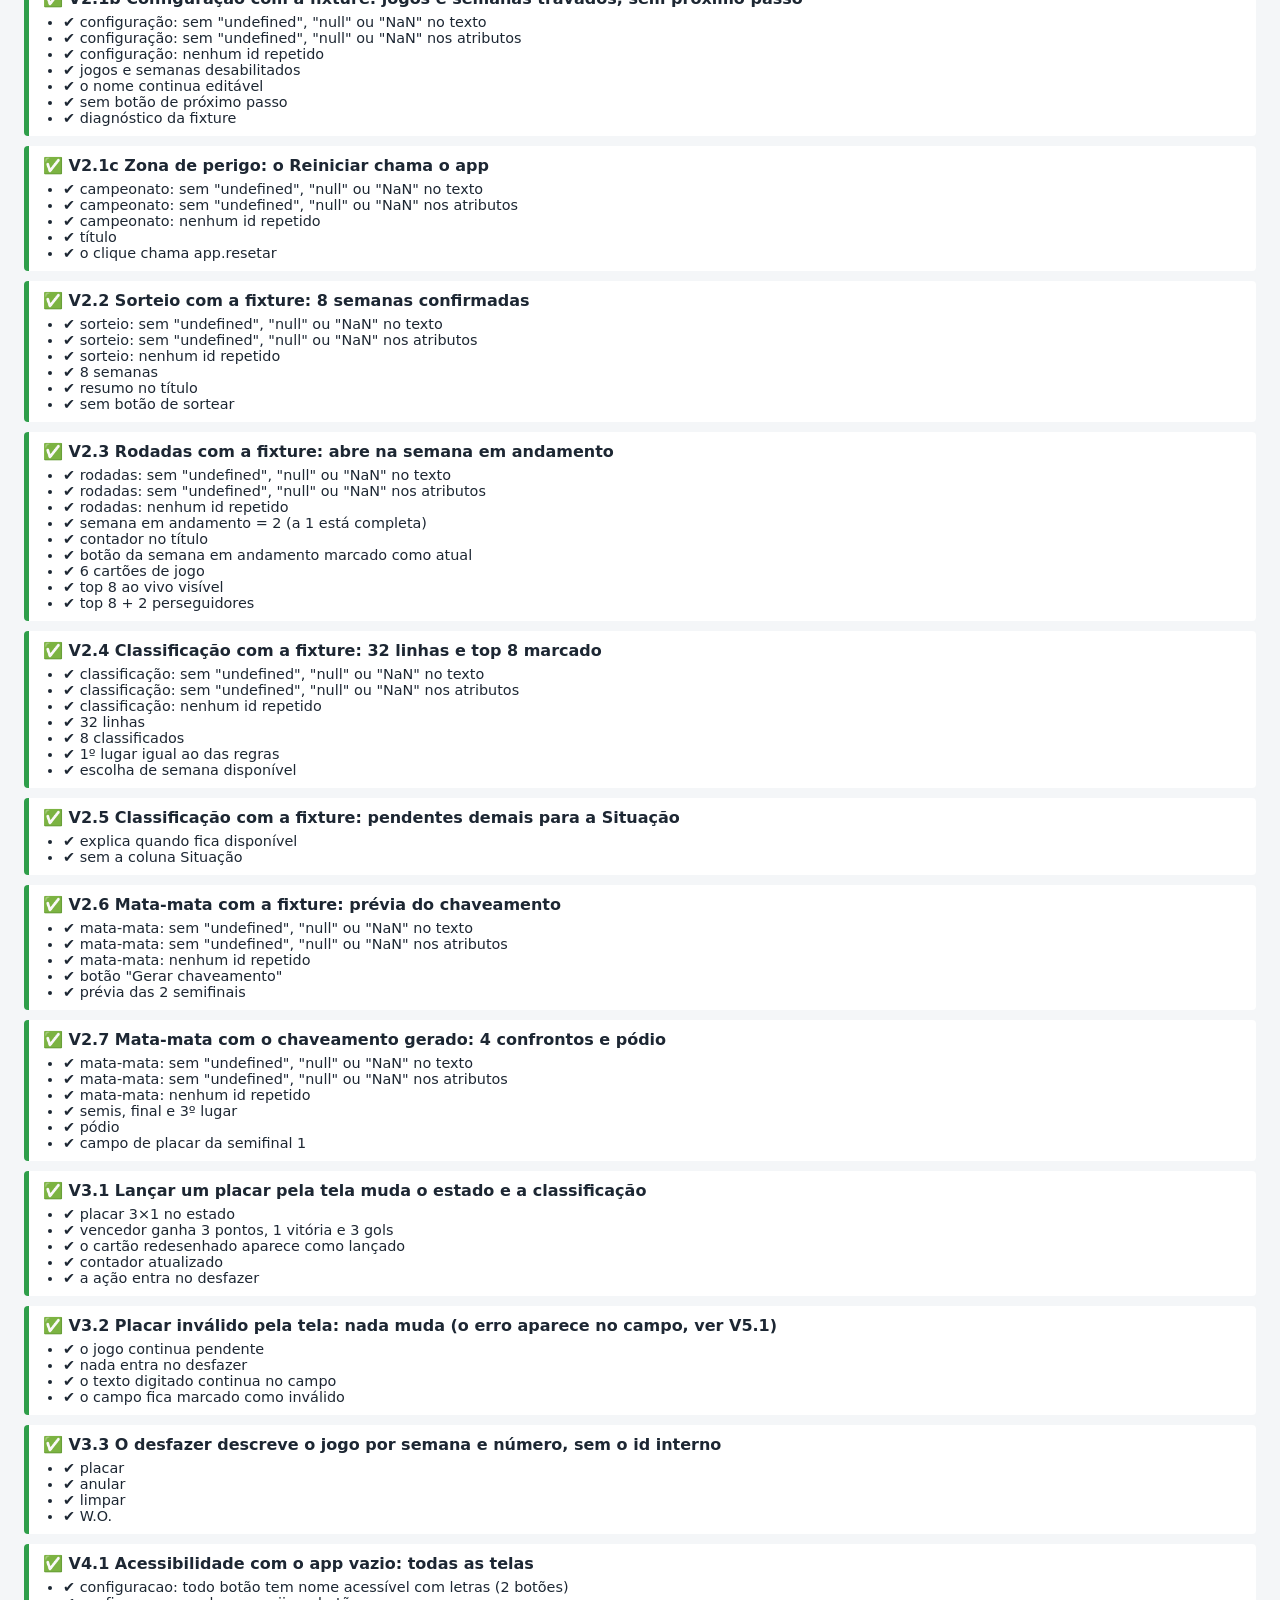
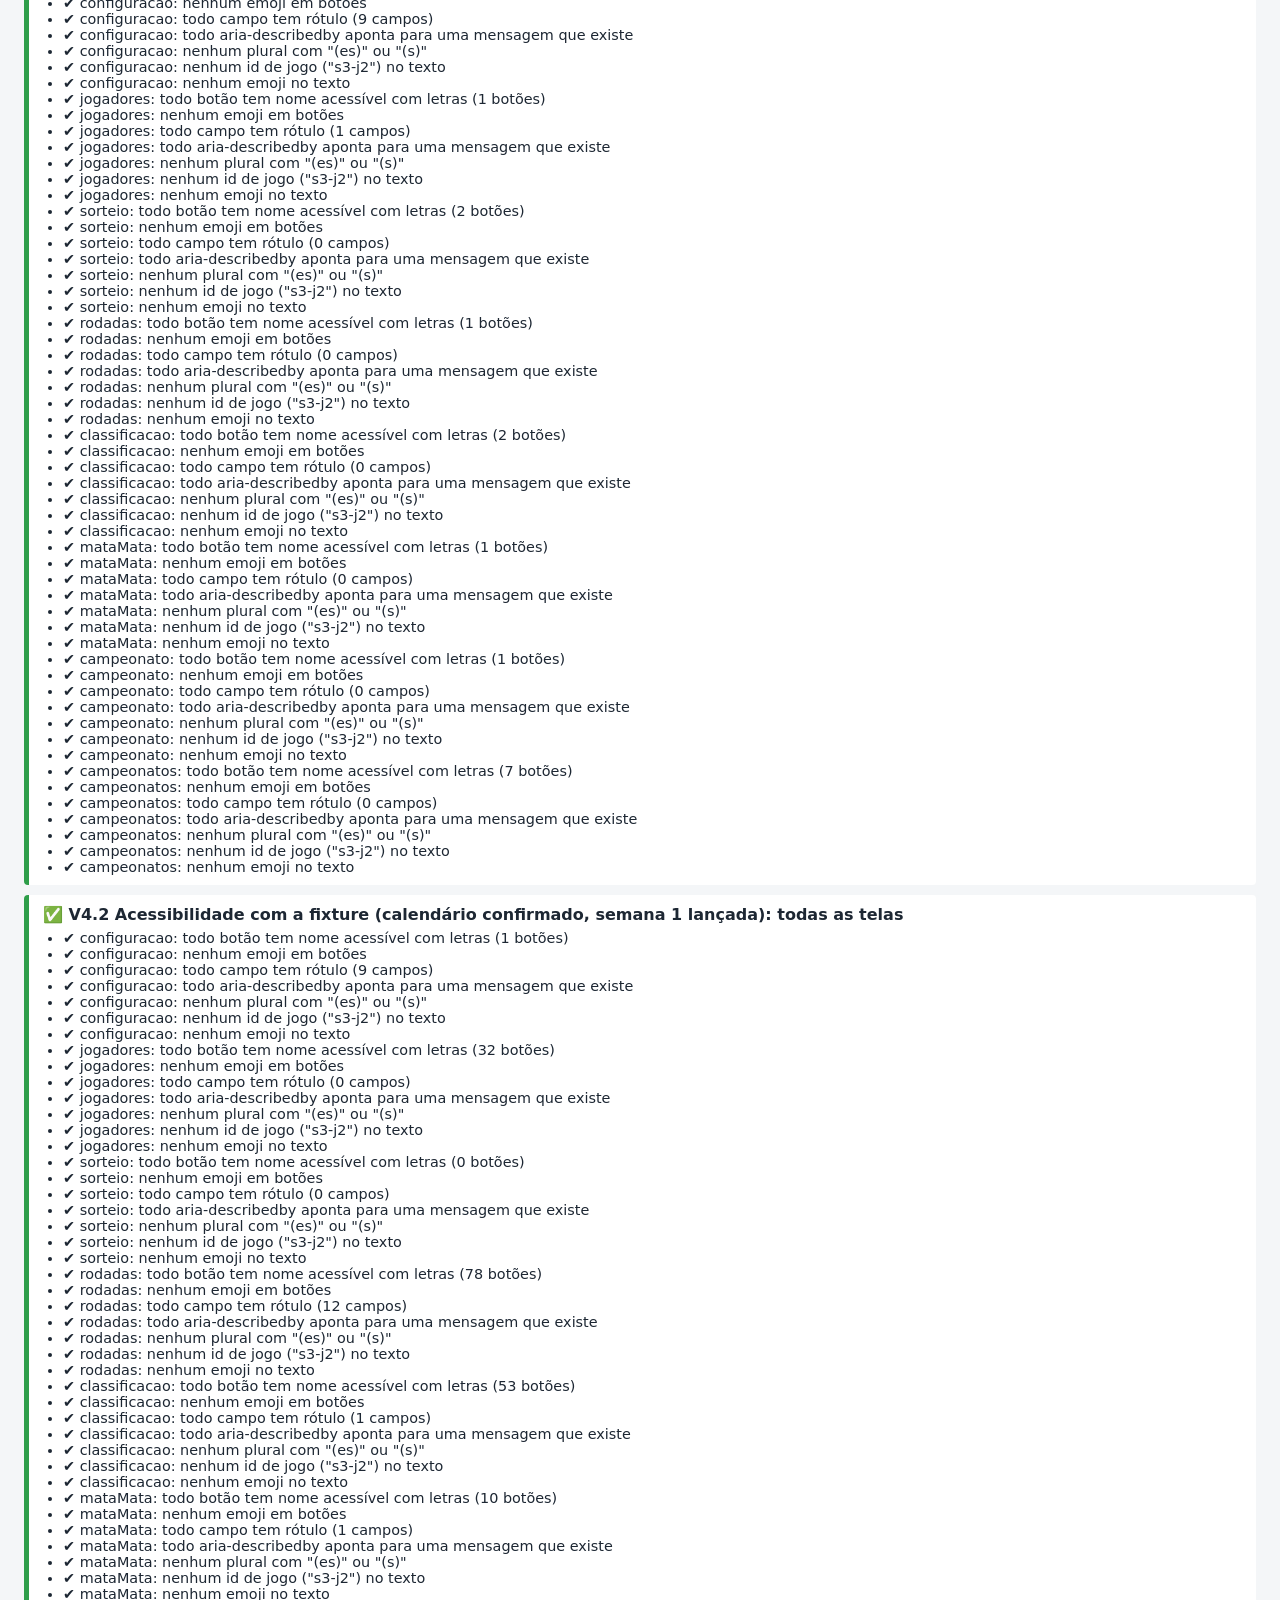
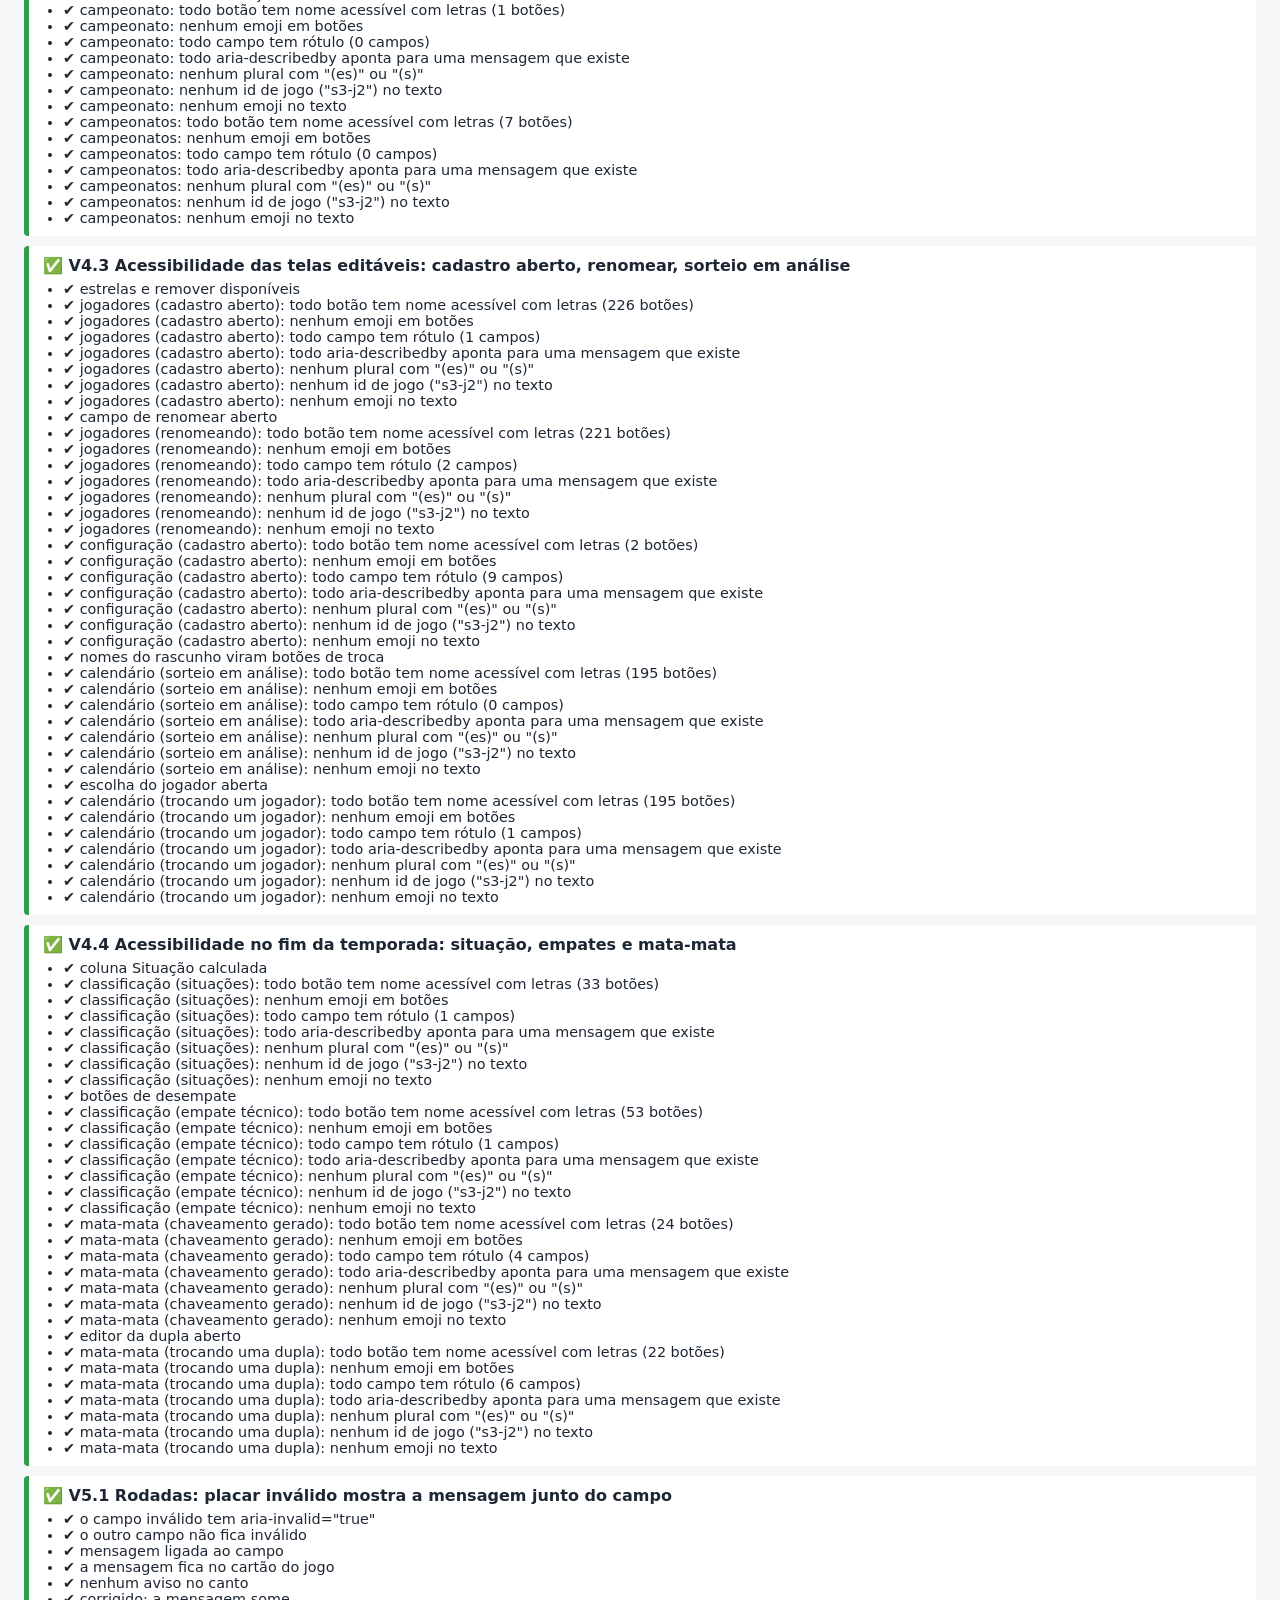
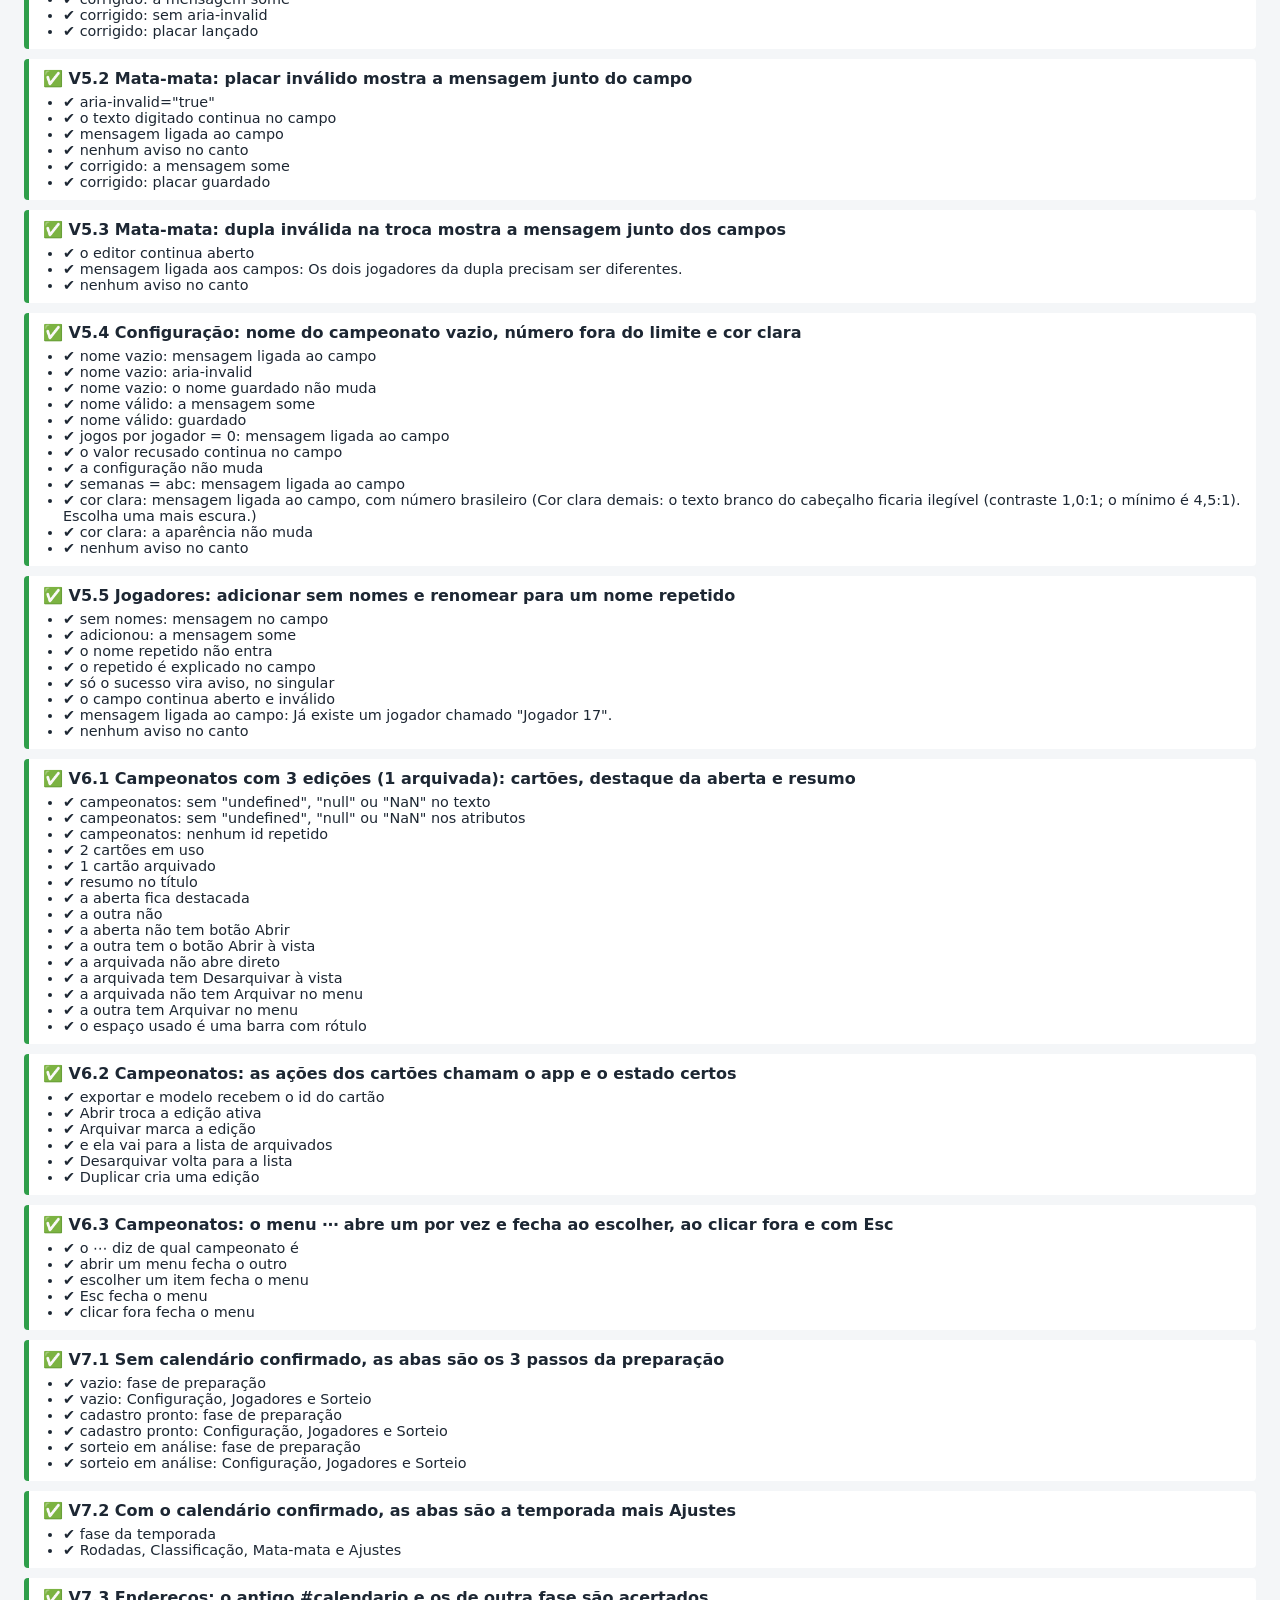
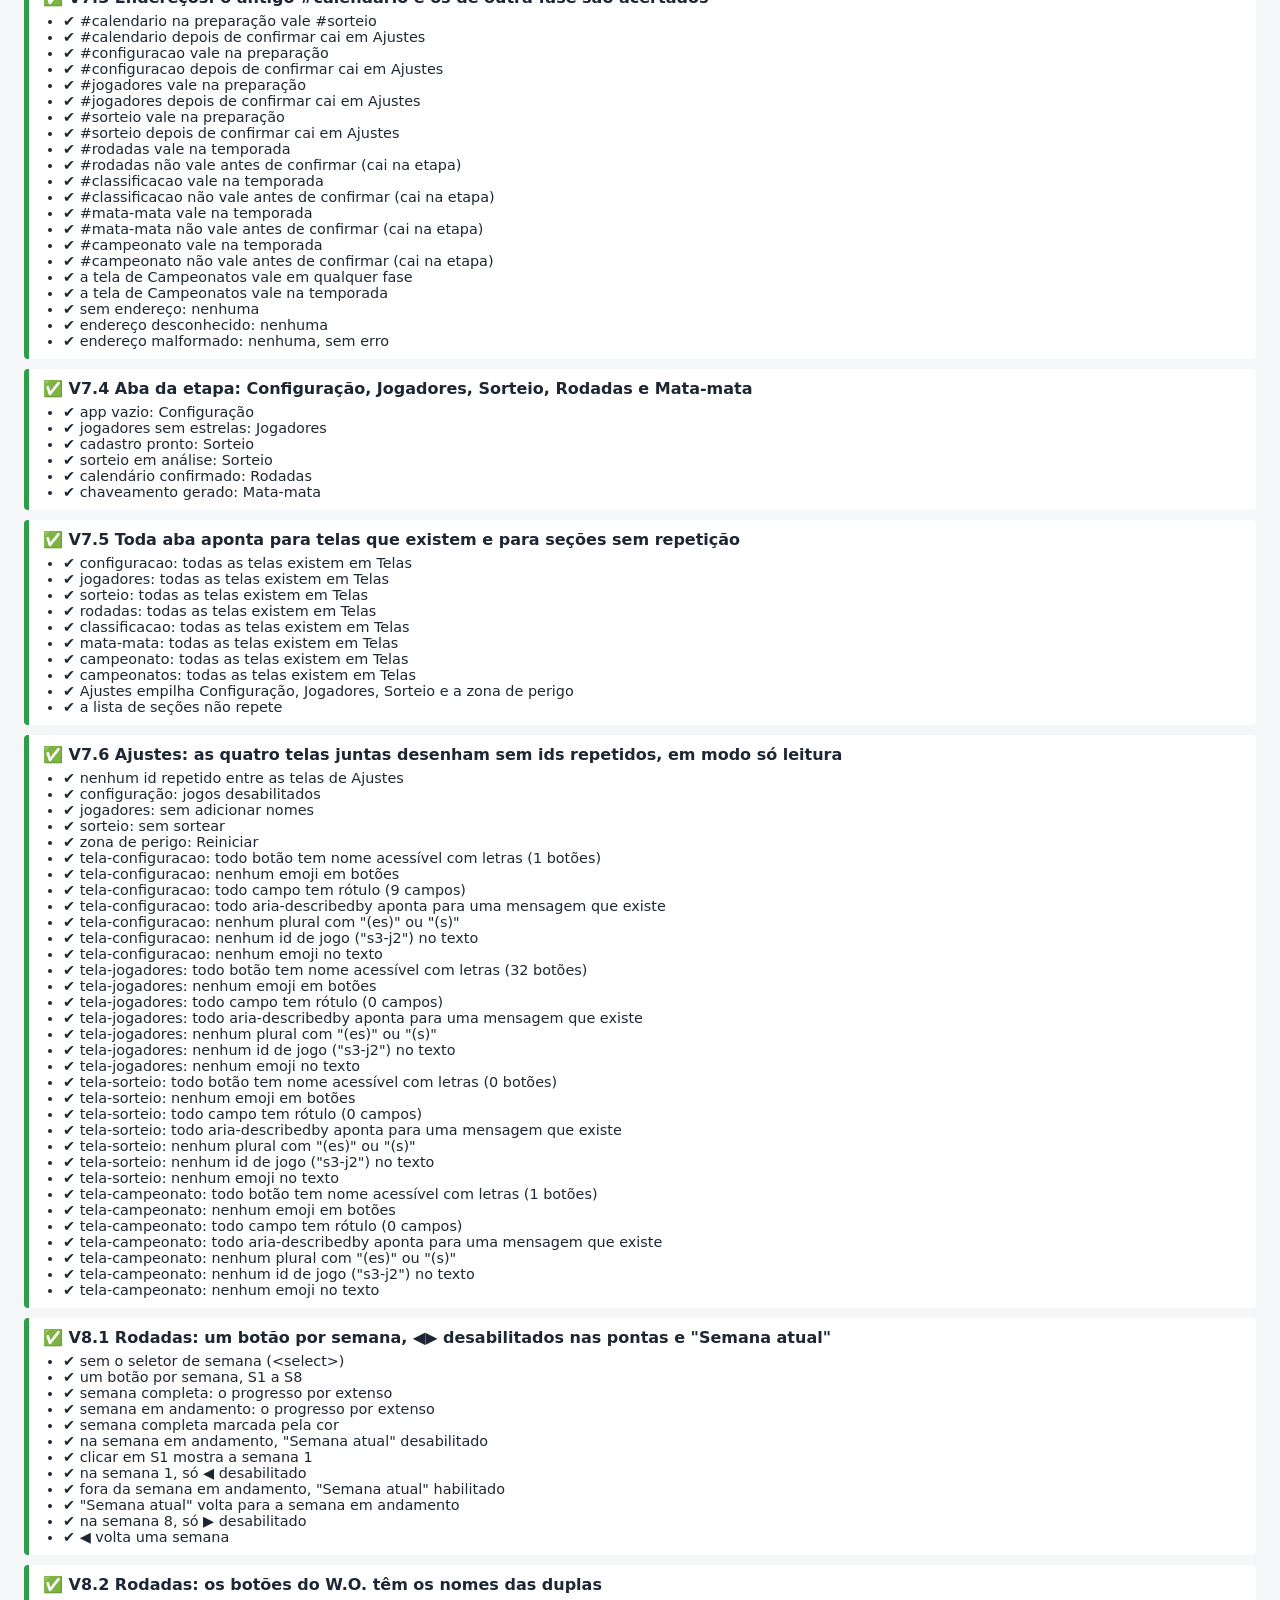
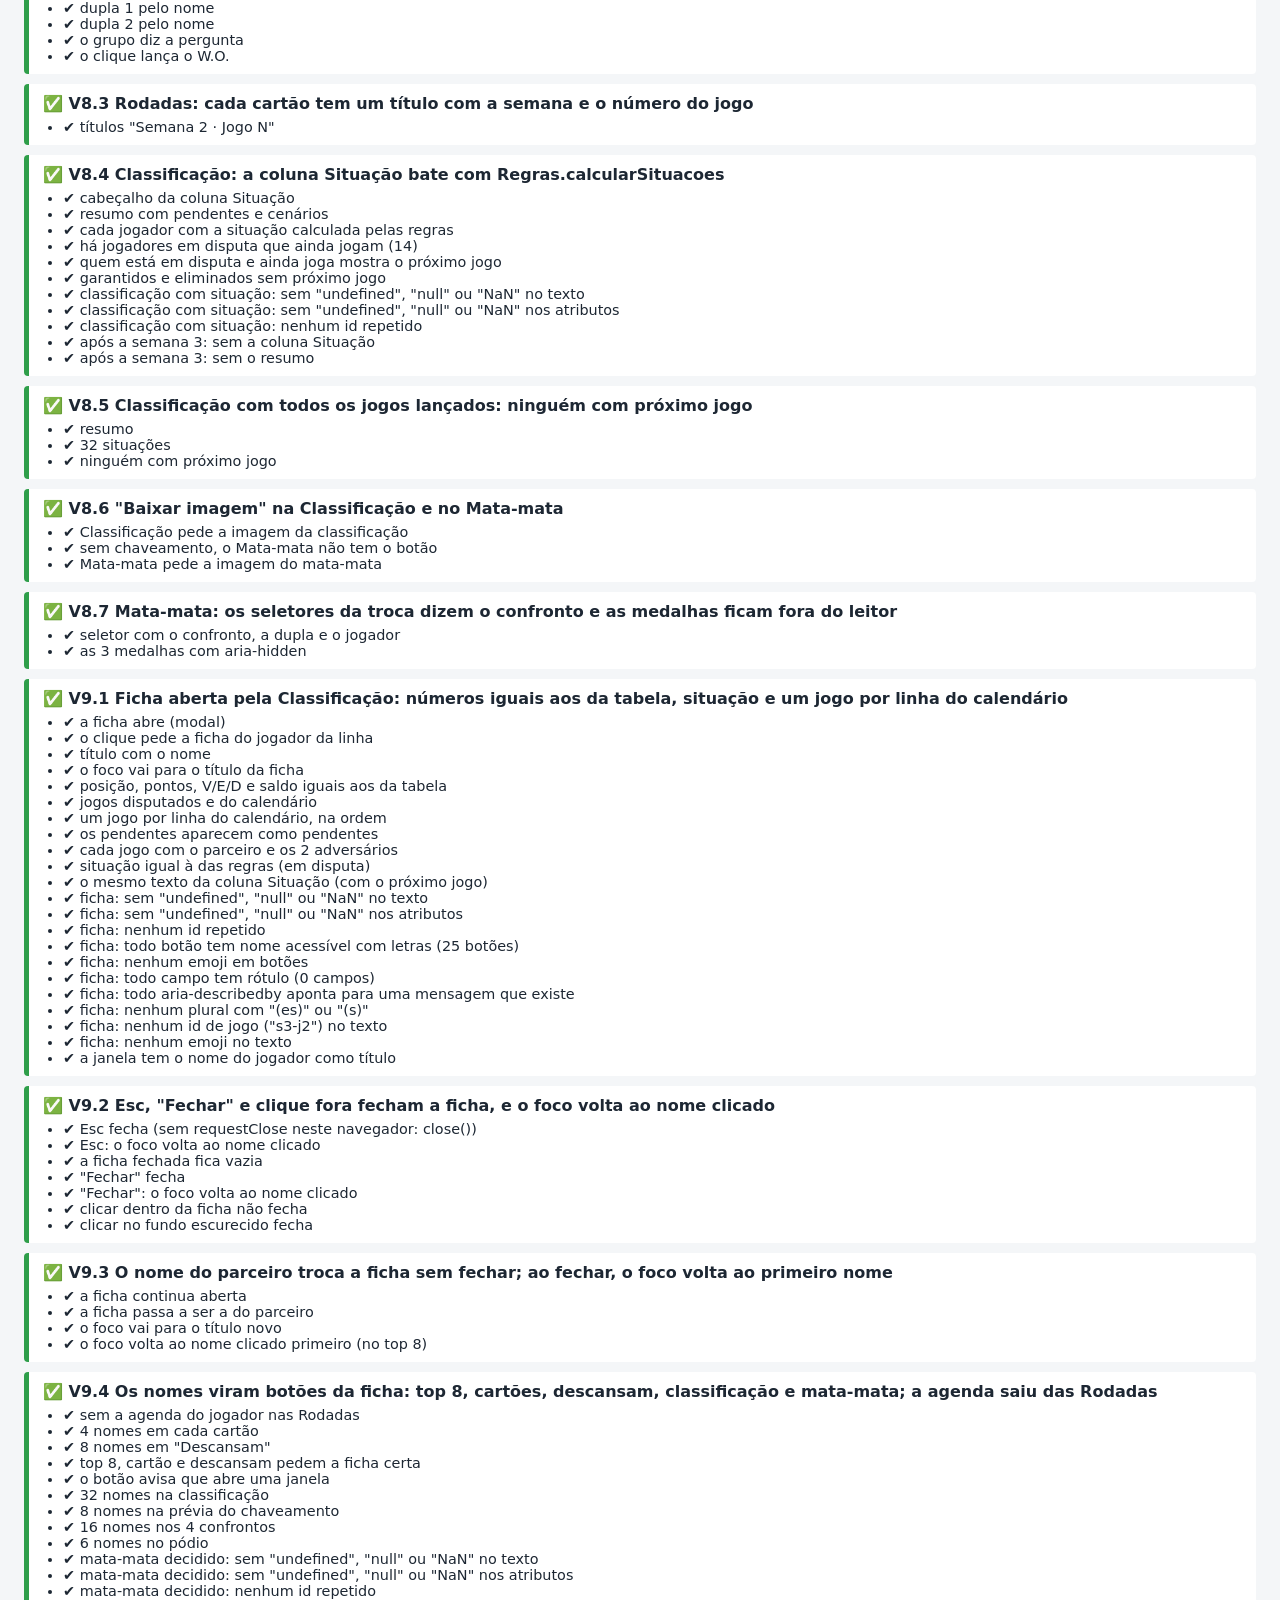
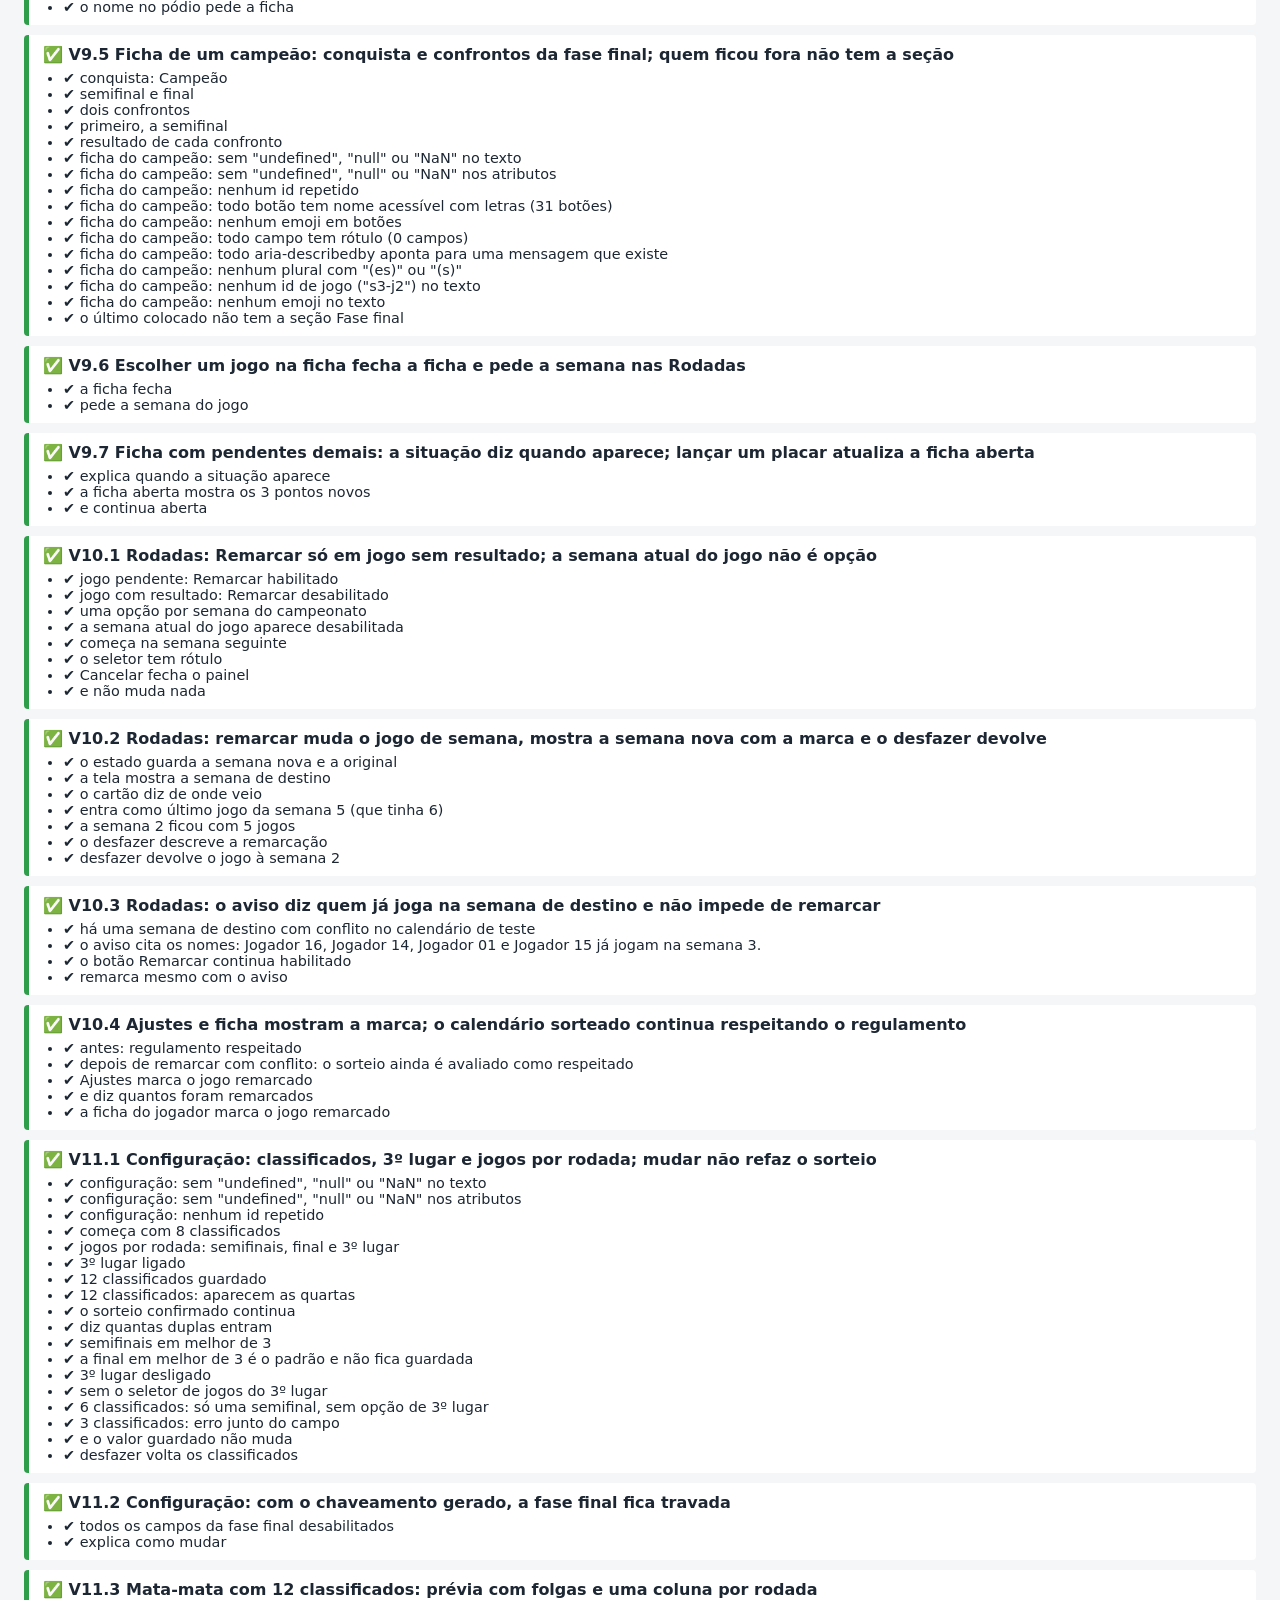
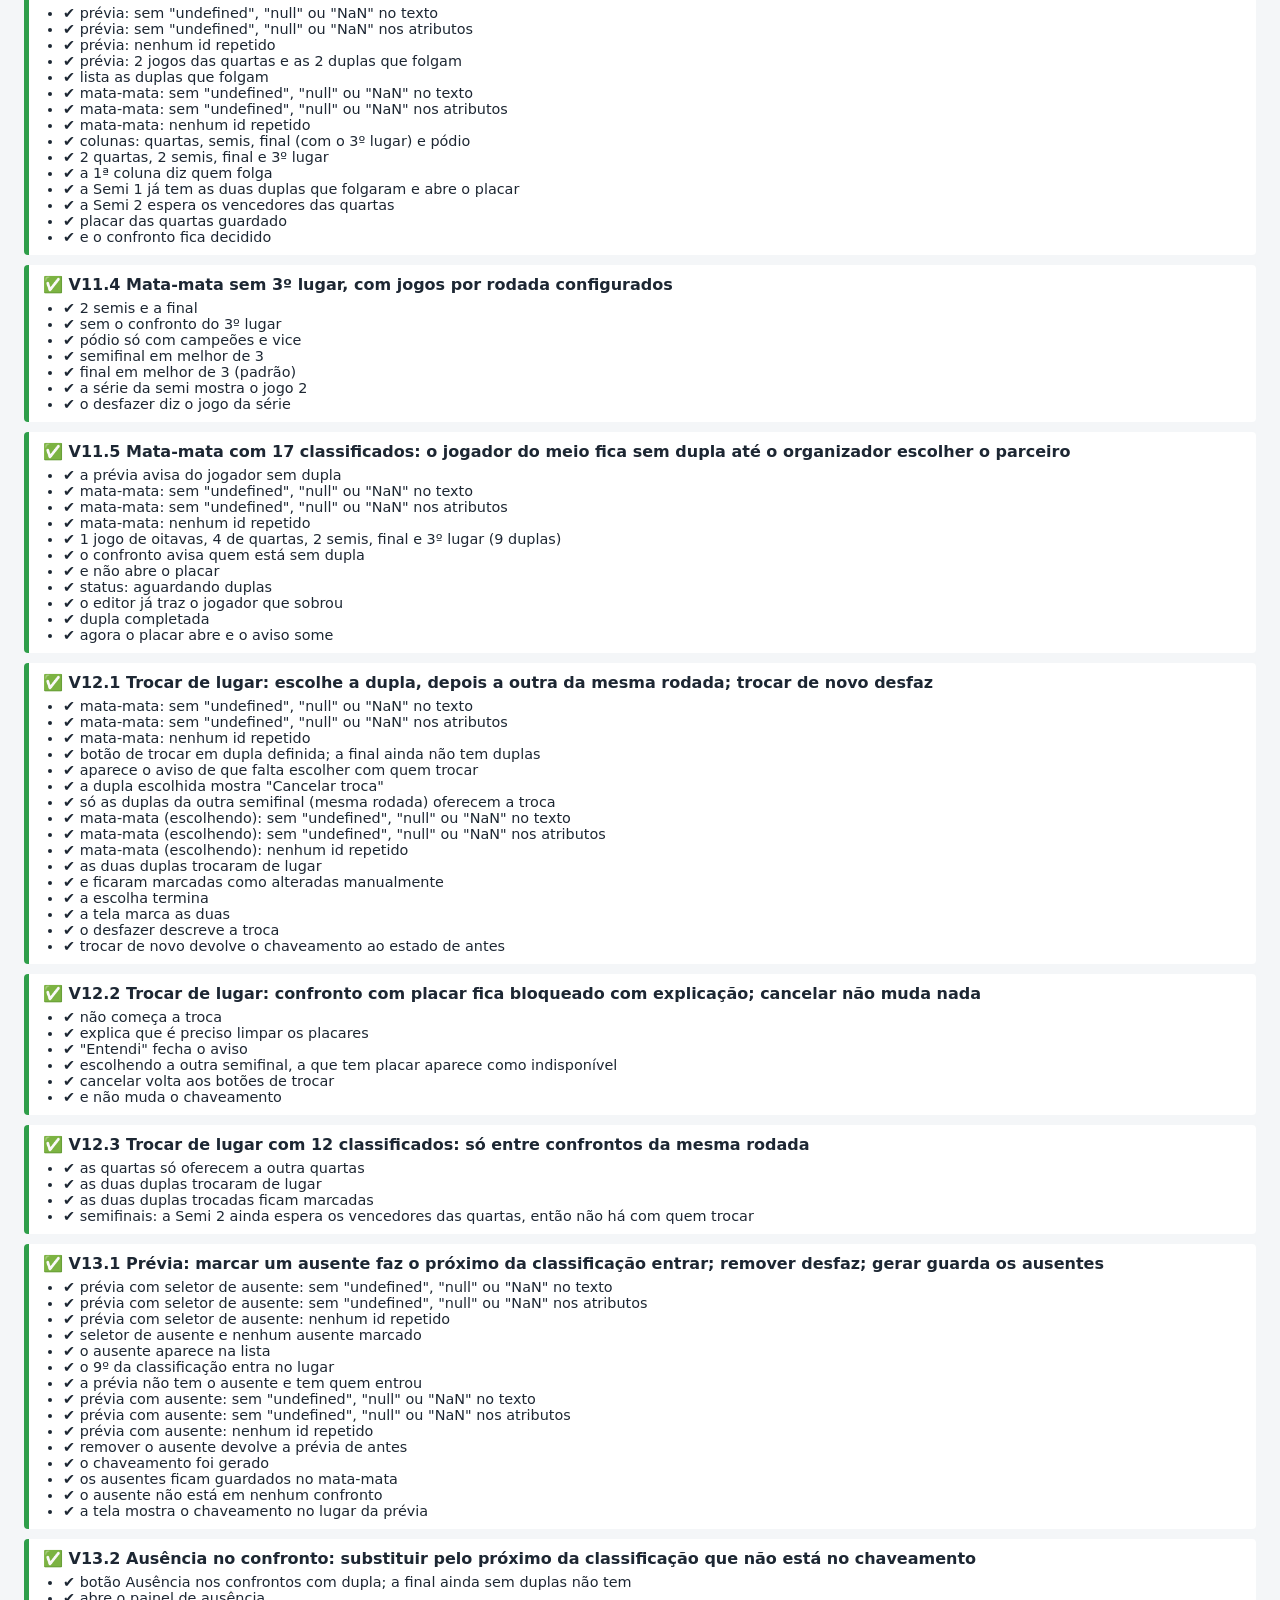
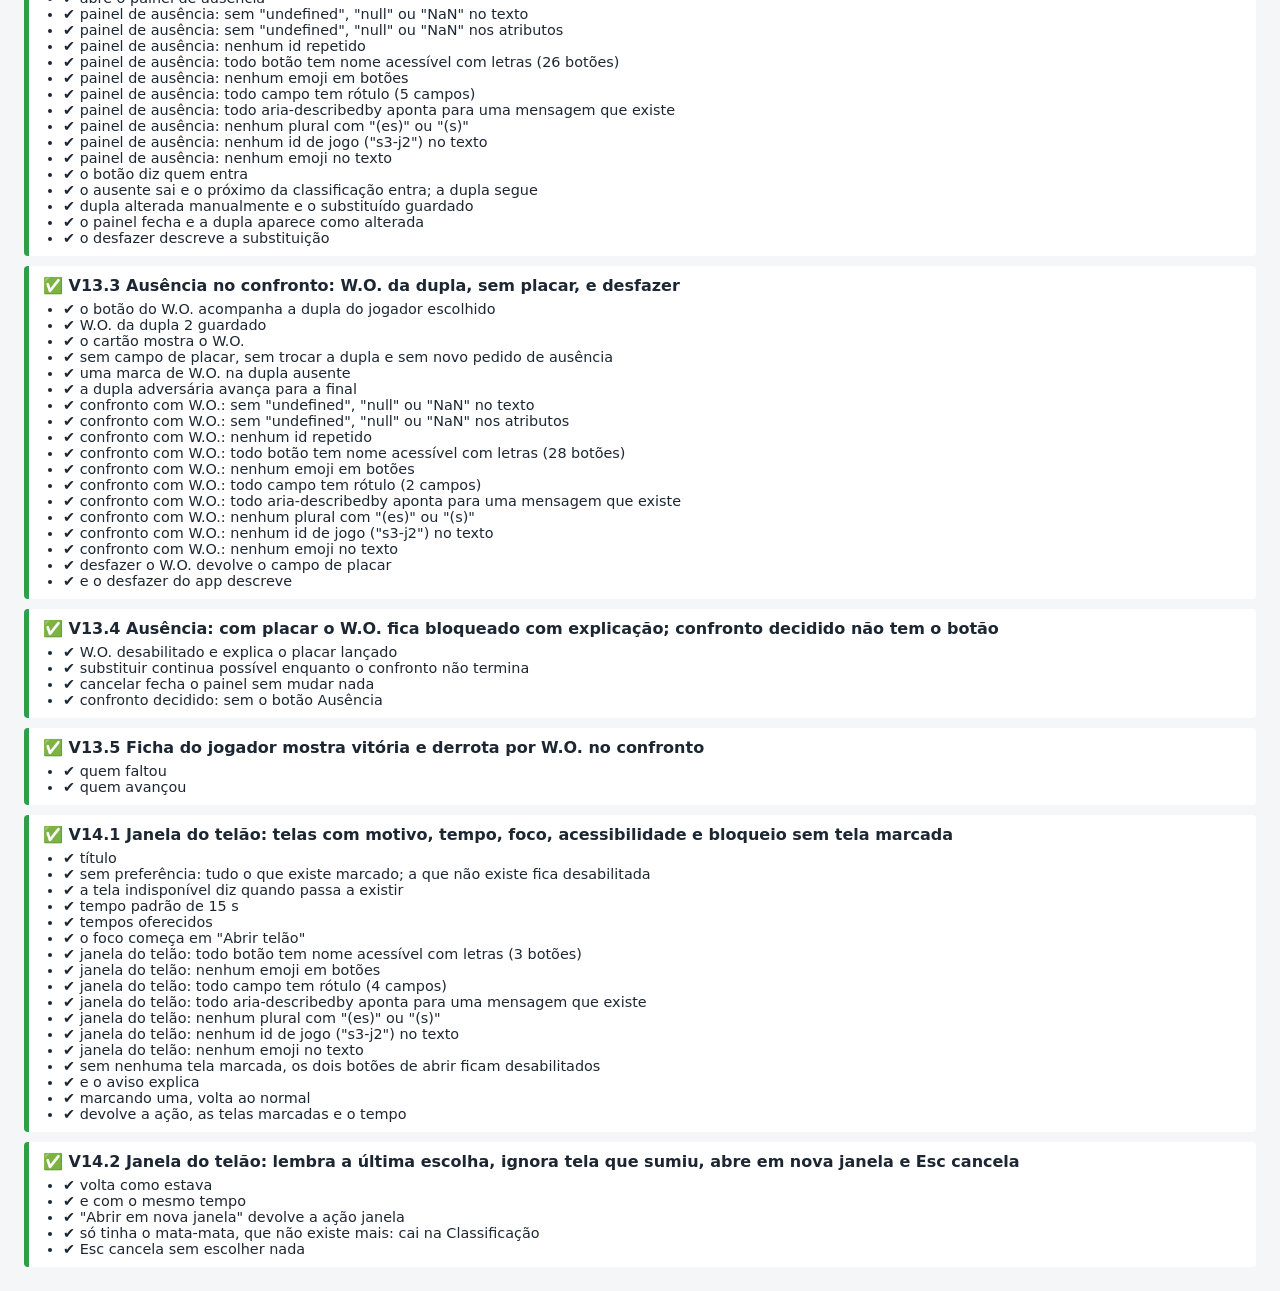
==== commit a26c7758: "Phase 27: choose which screens the wall display shows The Wall display button opens a dialog to pick" ====
--- a/testes-telas.html
+++ b/testes-telas.html
@@ -37,6 +37,7 @@
     // Os casos que definem globalThis.respostaDaConfirmacao respondem a janela de confirmação sem abri-la (ver V13).
     { const original = Util.confirmar; Util.confirmar = (mensagem, opcoes) => (globalThis.respostaDaConfirmacao === undefined ? original(mensagem, opcoes) : Promise.resolve(globalThis.respostaDaConfirmacao)); }
   </script>
+  <script src="js/telao.js"></script>
   <script src="js/telas/configuracao.js"></script>
   <script src="js/telas/jogadores.js"></script>
   <script src="js/telas/sorteio.js"></script>
@@ -1510,6 +1511,68 @@
       t.igual(resultado(dados.mataMata.semi1.dupla1[0]), "vitória por W.O.", "quem avançou");
     }));
 
+    // ---------- V14: janela de escolha das telas do telão ----------
+
+    const DISPONIBILIDADE_TELAO = [
+      { id: "classificacao", titulo: "Classificação", disponivel: true, motivo: "" },
+      { id: "jogos", titulo: "Jogos da semana", disponivel: true, motivo: "" },
+      { id: "mata-mata", titulo: "Mata-mata", disponivel: false, motivo: "depois de gerar o chaveamento" },
+    ];
+
+    // Abre a janela e devolve { dialogo, promessa, caixa(id), marcar(id, valor) }; sempre fecha no fim.
+    async function comJanelaDoTelao(preferencia, fn) {
+      const promessa = Telao.escolherTelas(DISPONIBILIDADE_TELAO, preferencia);
+      const dialogo = document.querySelector("dialog.dialogo[open]");
+      const caixa = (id) => dialogo.querySelector(`#telao-tela-${id}`);
+      const marcar = (id, valor) => { caixa(id).checked = valor; caixa(id).dispatchEvent(new Event("change", { bubbles: true })); };
+      try {
+        await fn({ dialogo, promessa, caixa, marcar });
+      } finally {
+        if (dialogo.open) dialogo.close();
+      }
+    }
+
+    caso("V14.1 Janela do telão: telas com motivo, tempo, foco, acessibilidade e bloqueio sem tela marcada", async (t) => {
+      await comJanelaDoTelao(null, async ({ dialogo, promessa, caixa, marcar }) => {
+        t.igual(dialogo.querySelector("h2").textContent, "Modo telão", "título");
+        t.igual(["classificacao", "jogos", "mata-mata"].map((id) => [caixa(id).checked, caixa(id).disabled]),
+          [[true, false], [true, false], [false, true]], "sem preferência: tudo o que existe marcado; a que não existe fica desabilitada");
+        t.verdadeiro(dialogo.textContent.includes("depois de gerar o chaveamento"), "a tela indisponível diz quando passa a existir");
+        t.igual(dialogo.querySelector("#telao-intervalo").value, "15000", "tempo padrão de 15 s");
+        t.igual([...dialogo.querySelectorAll("#telao-intervalo option")].map((o) => o.textContent), ["10 s", "15 s", "30 s"], "tempos oferecidos");
+        t.igual(document.activeElement.id, "telao-escolha-abrir", "o foco começa em \"Abrir telão\"");
+        verificarAcessibilidade(t, dialogo, "janela do telão");
+
+        marcar("classificacao", false);
+        marcar("jogos", false);
+        t.verdadeiro(dialogo.querySelector("#telao-escolha-abrir").disabled && dialogo.querySelector("#telao-escolha-janela").disabled,
+          "sem nenhuma tela marcada, os dois botões de abrir ficam desabilitados");
+        t.verdadeiro(!dialogo.querySelector("#telao-escolha-aviso").hidden, "e o aviso explica");
+        marcar("jogos", true);
+        t.verdadeiro(!dialogo.querySelector("#telao-escolha-abrir").disabled && dialogo.querySelector("#telao-escolha-aviso").hidden,
+          "marcando uma, volta ao normal");
+
+        dialogo.querySelector("#telao-intervalo").value = "30000";
+        dialogo.querySelector("#telao-escolha-abrir").click();
+        t.igual(await promessa, { acao: "tela-cheia", telas: ["jogos"], intervaloMs: 30000 }, "devolve a ação, as telas marcadas e o tempo");
+      });
+    });
+
+    caso("V14.2 Janela do telão: lembra a última escolha, ignora tela que sumiu, abre em nova janela e Esc cancela", async (t) => {
+      await comJanelaDoTelao({ telas: ["jogos"], intervaloMs: 10000 }, async ({ dialogo, promessa, caixa }) => {
+        t.igual(["classificacao", "jogos"].map((id) => caixa(id).checked), [false, true], "volta como estava");
+        t.igual(dialogo.querySelector("#telao-intervalo").value, "10000", "e com o mesmo tempo");
+        dialogo.querySelector("#telao-escolha-janela").click();
+        t.igual((await promessa).acao, "janela", "\"Abrir em nova janela\" devolve a ação janela");
+      });
+      await comJanelaDoTelao({ telas: ["mata-mata"], intervaloMs: 15000 }, async ({ dialogo, promessa, caixa }) => {
+        t.igual(["classificacao", "jogos", "mata-mata"].map((id) => caixa(id).checked), [true, false, false],
+          "só tinha o mata-mata, que não existe mais: cai na Classificação");
+        await fecharComEsc(dialogo);
+        t.igual(await promessa, null, "Esc cancela sem escolher nada");
+      });
+    });
+
     // ---------- execução e relatório ----------
 
     // Um caso pode ser assíncrono (ex.: esperar o "close" da ficha): os casos rodam um de cada vez.
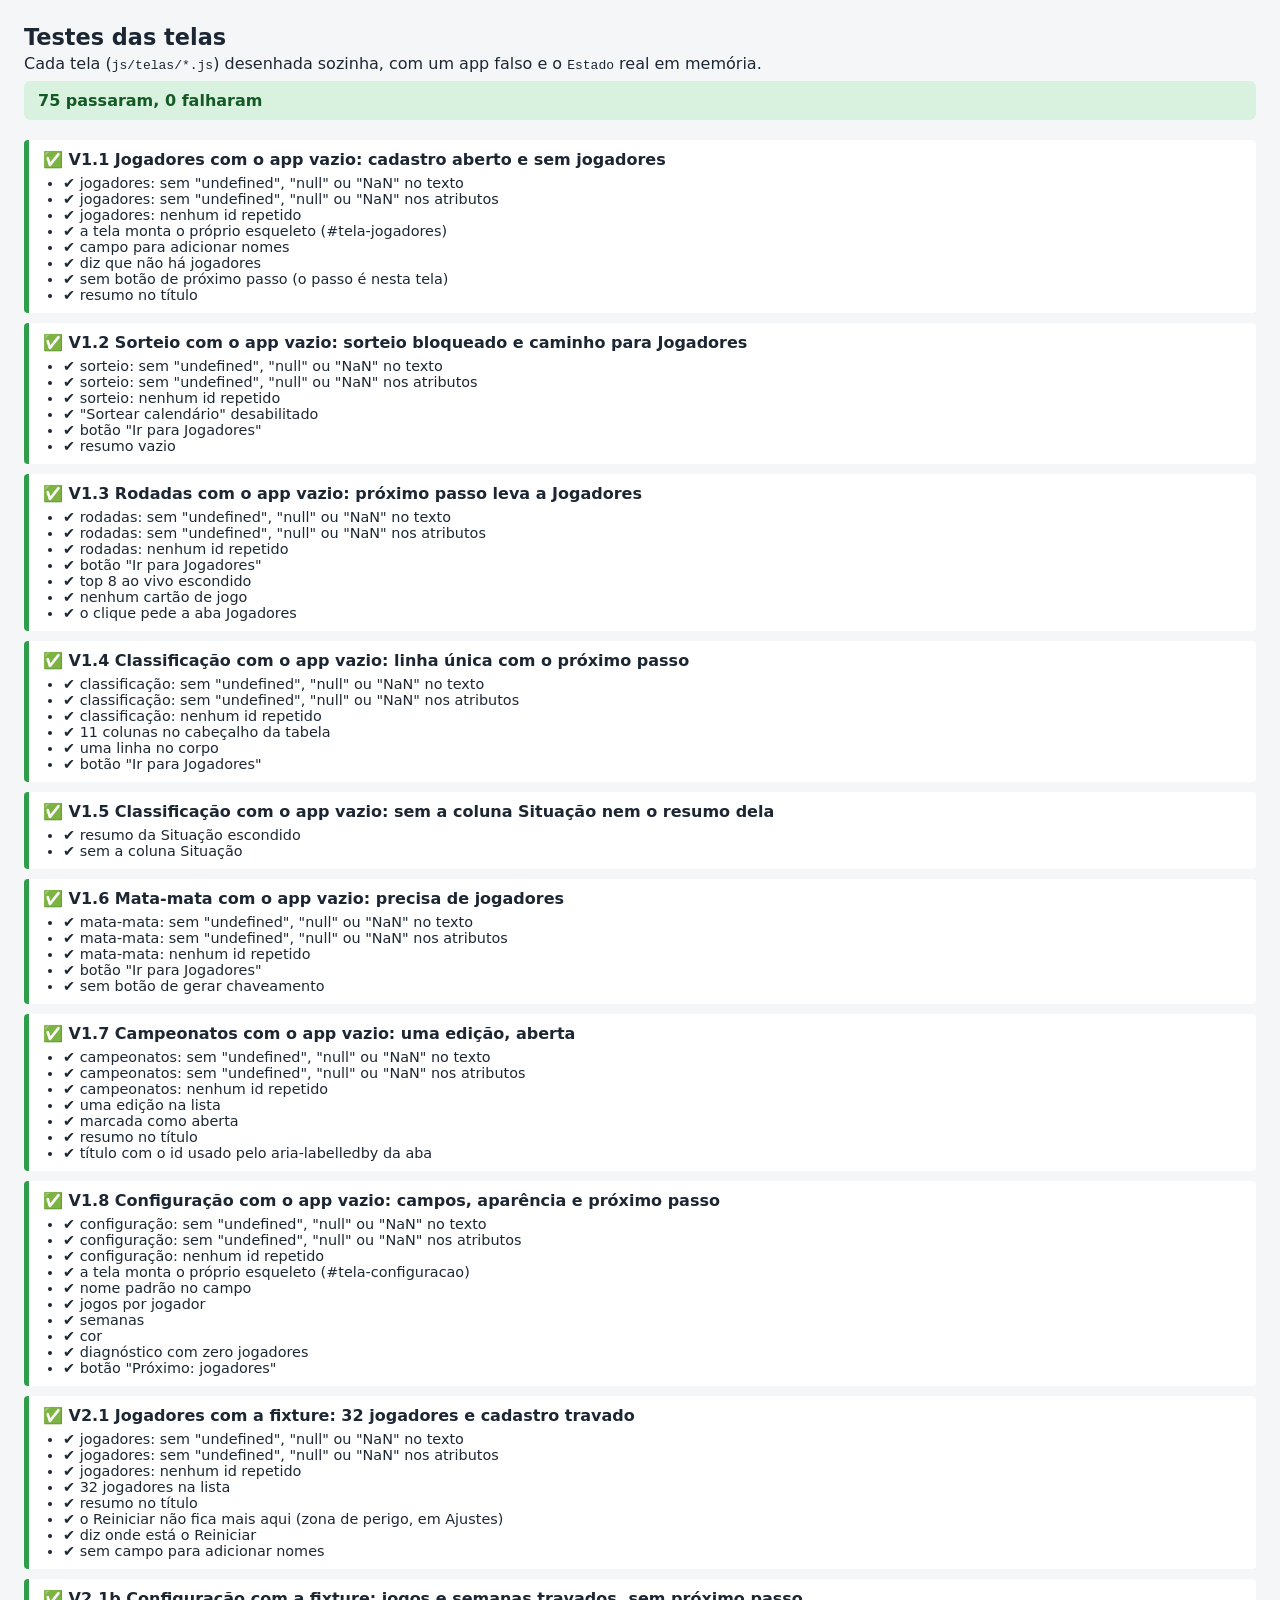
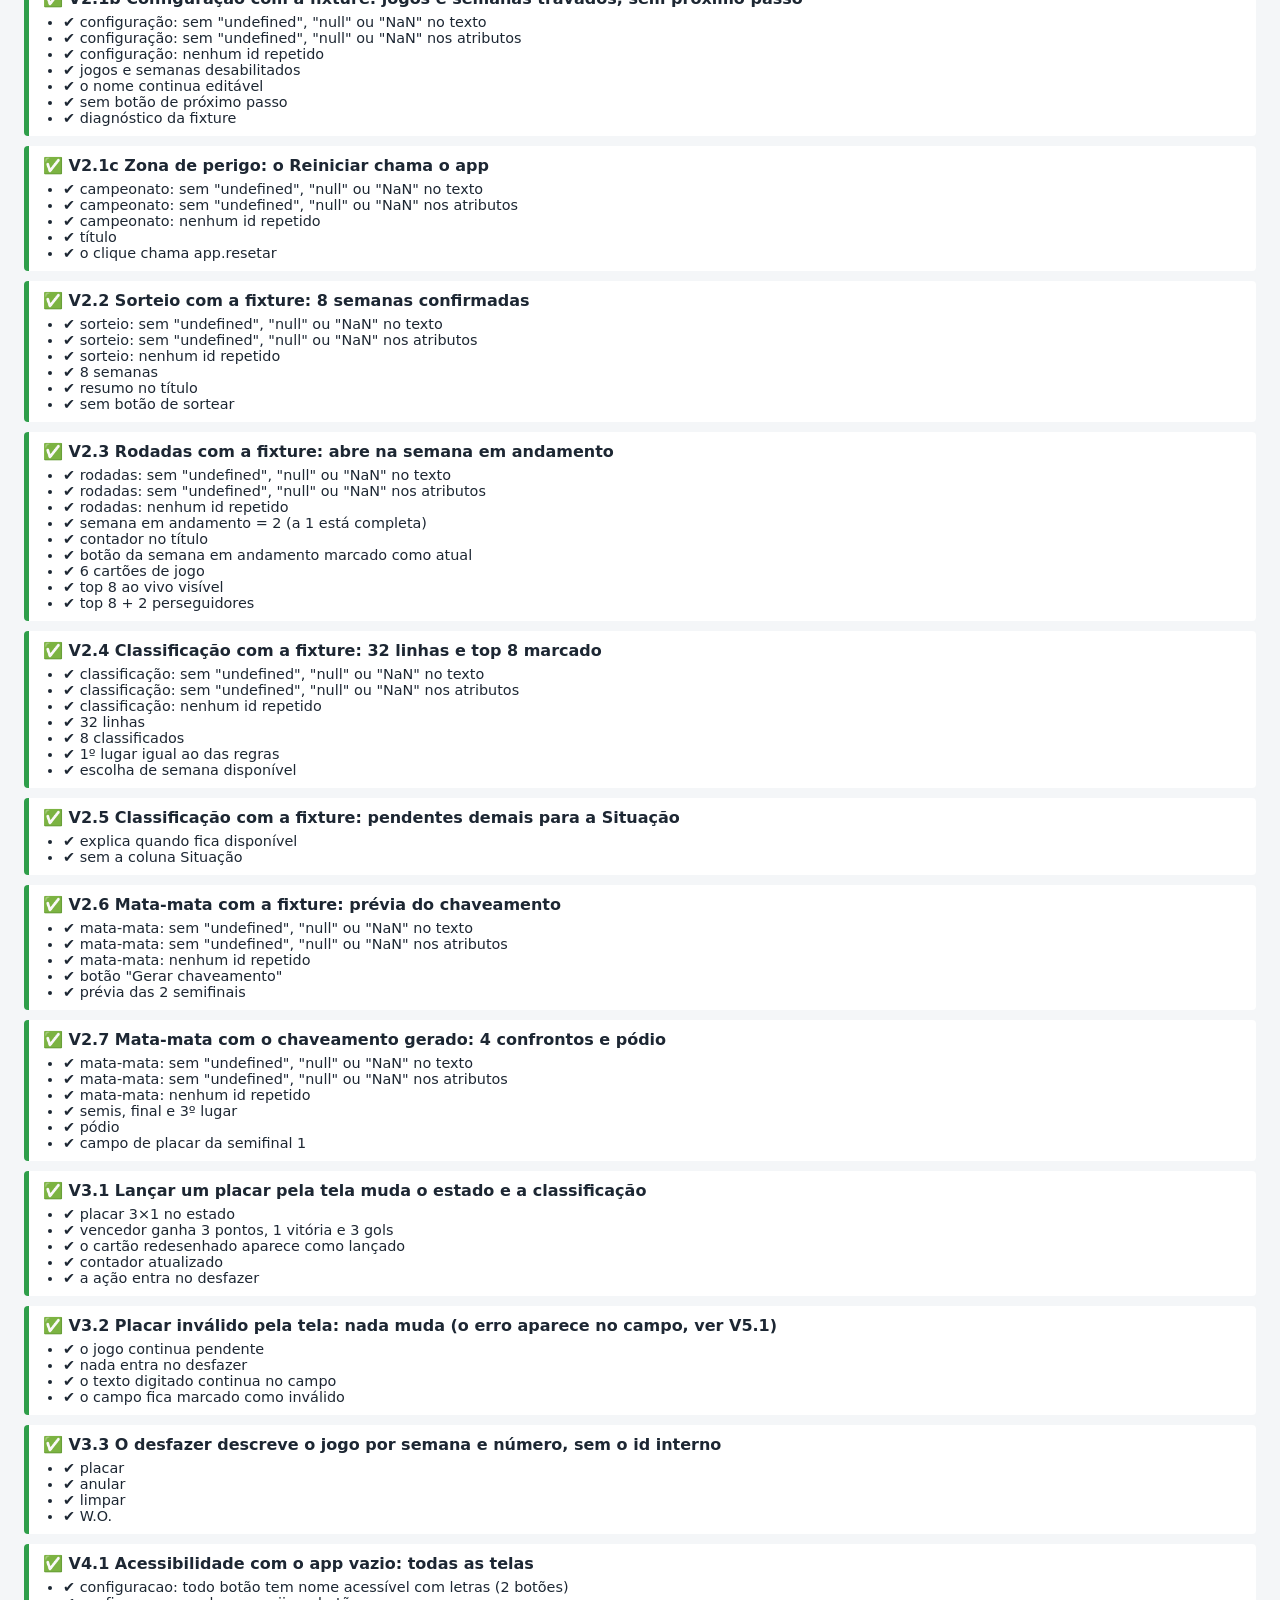
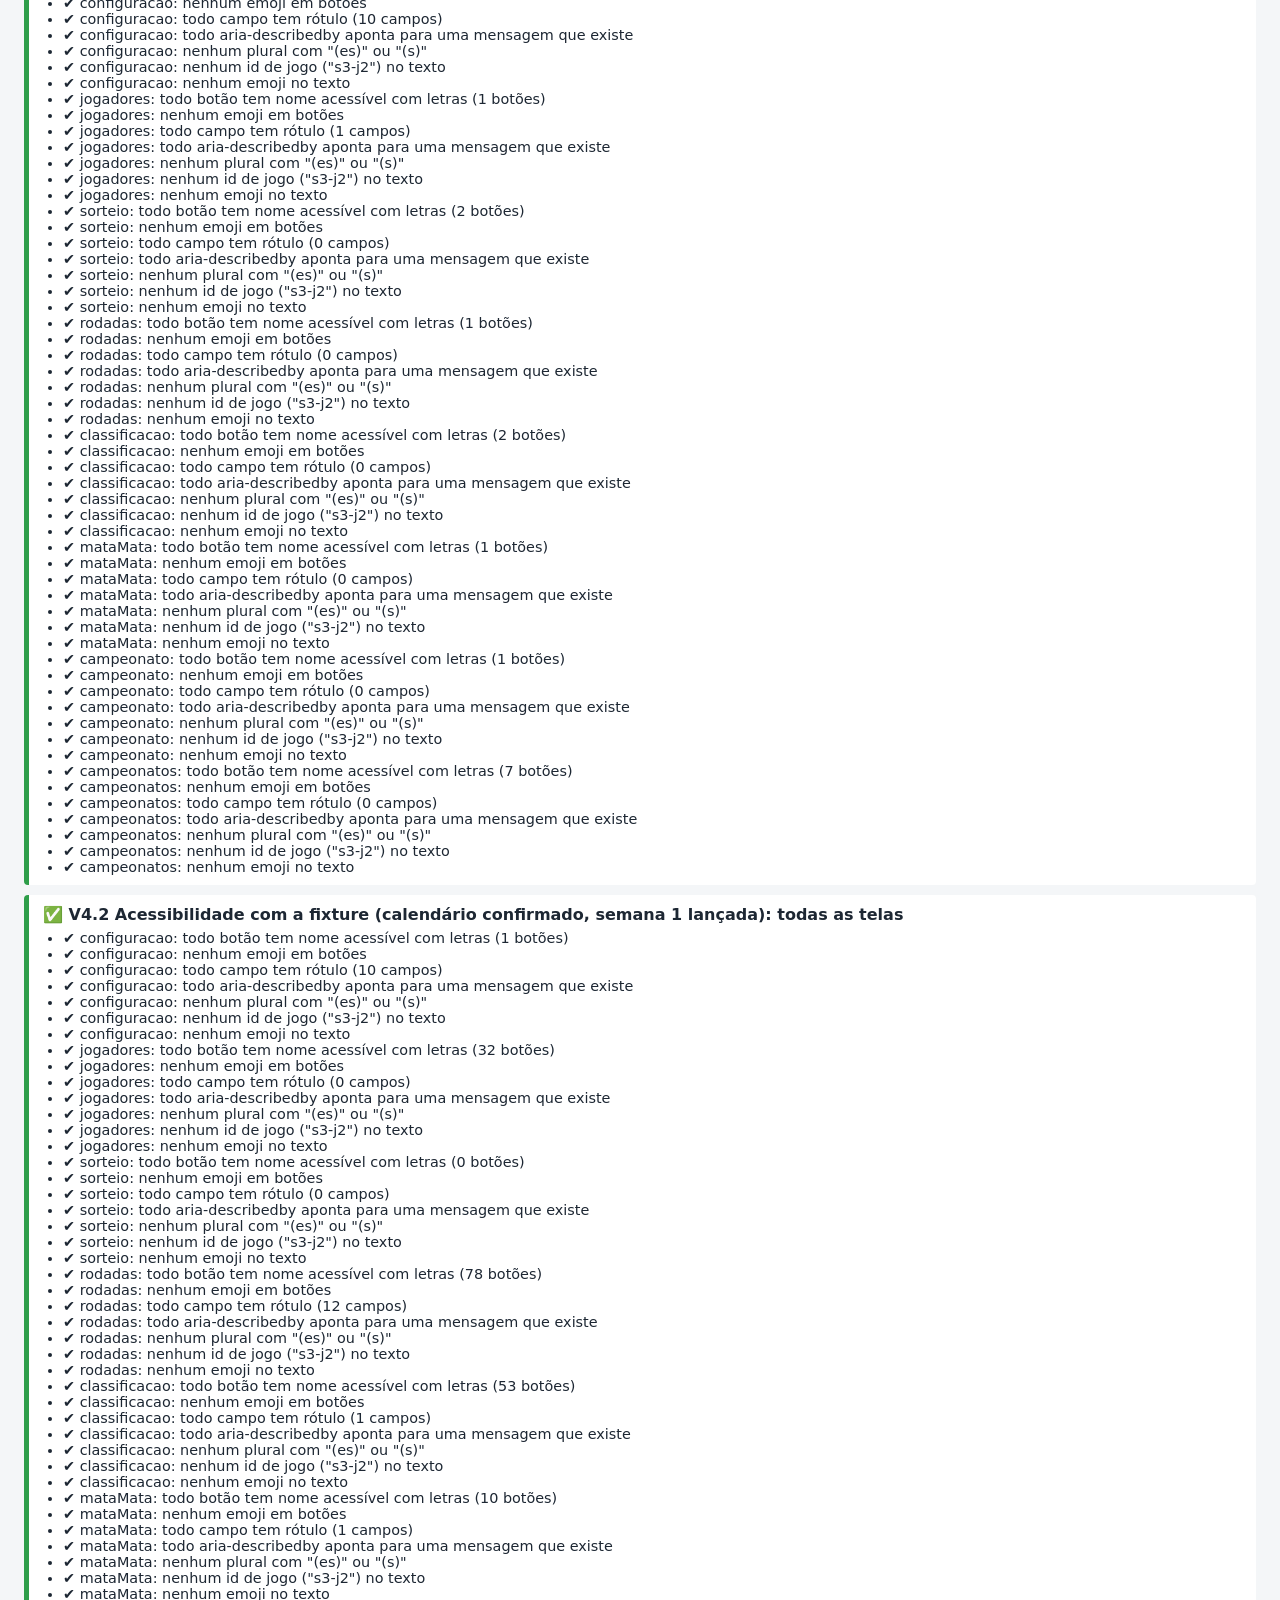
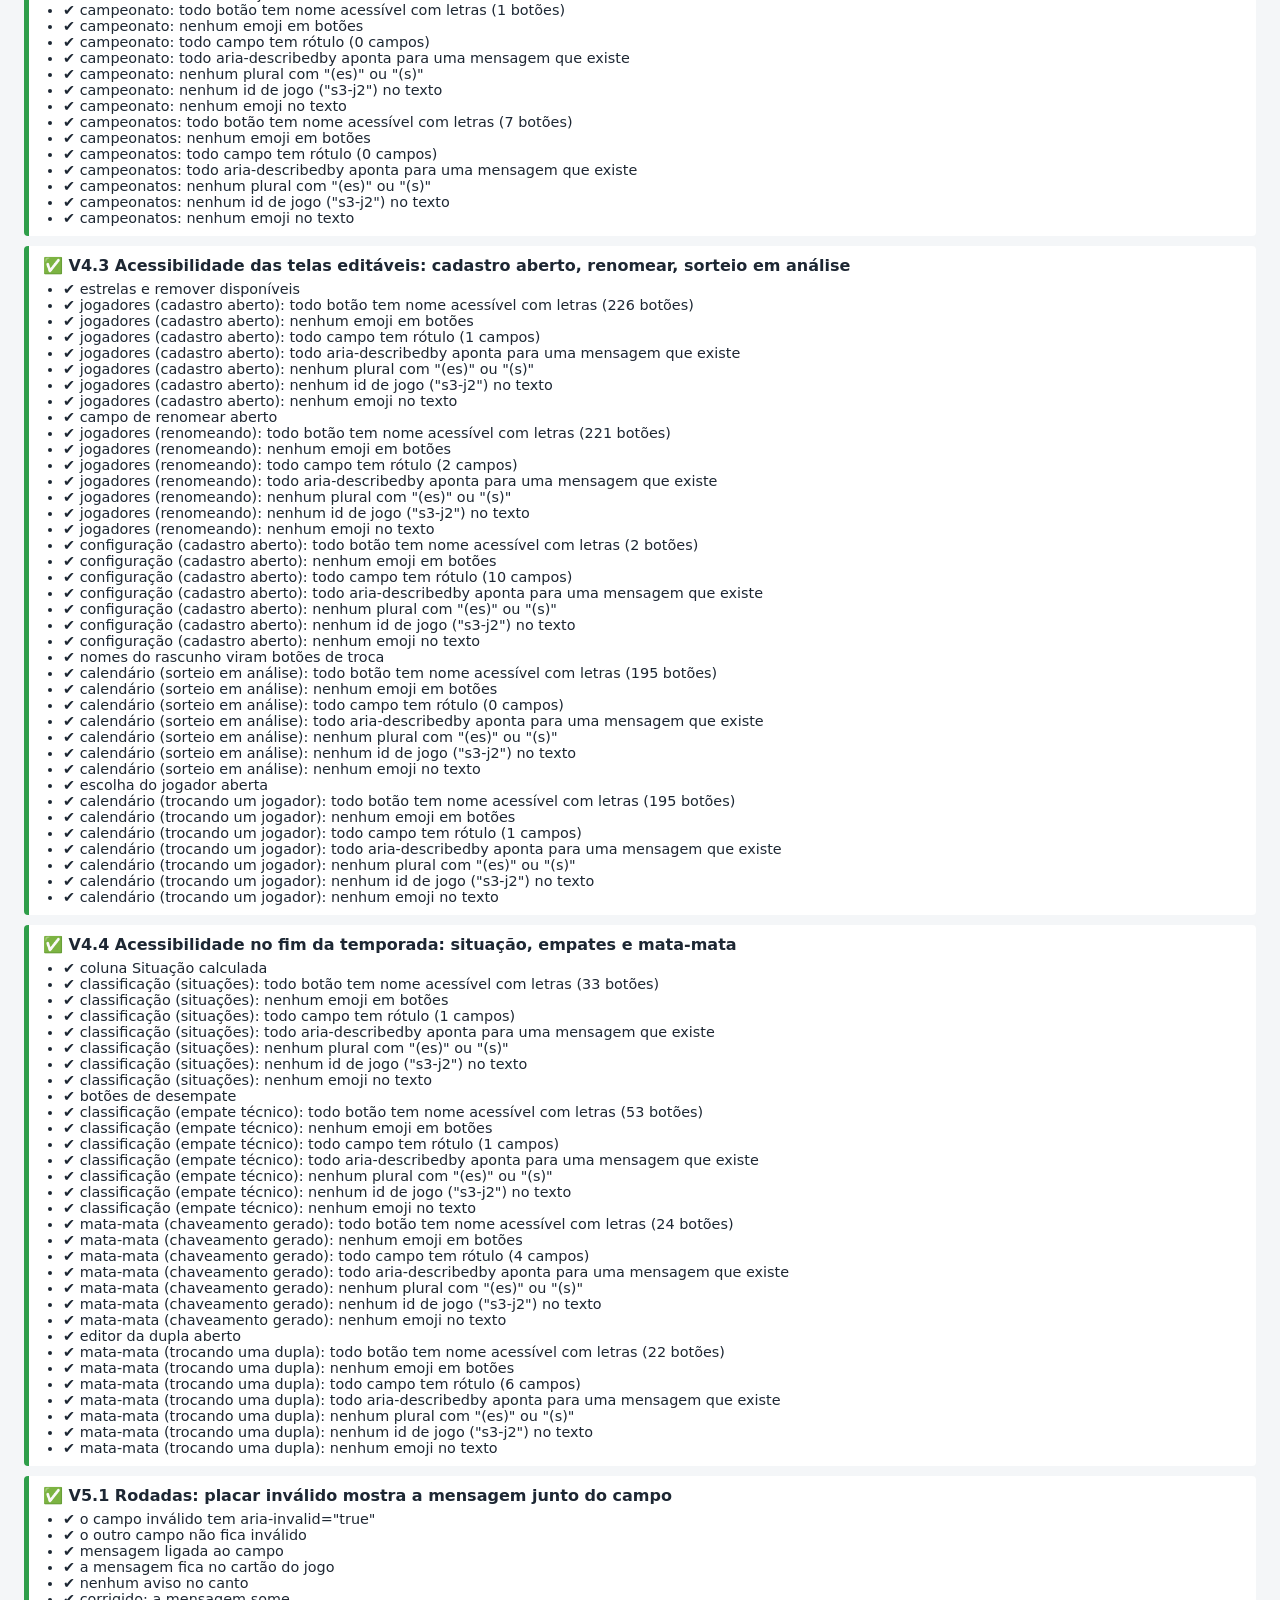
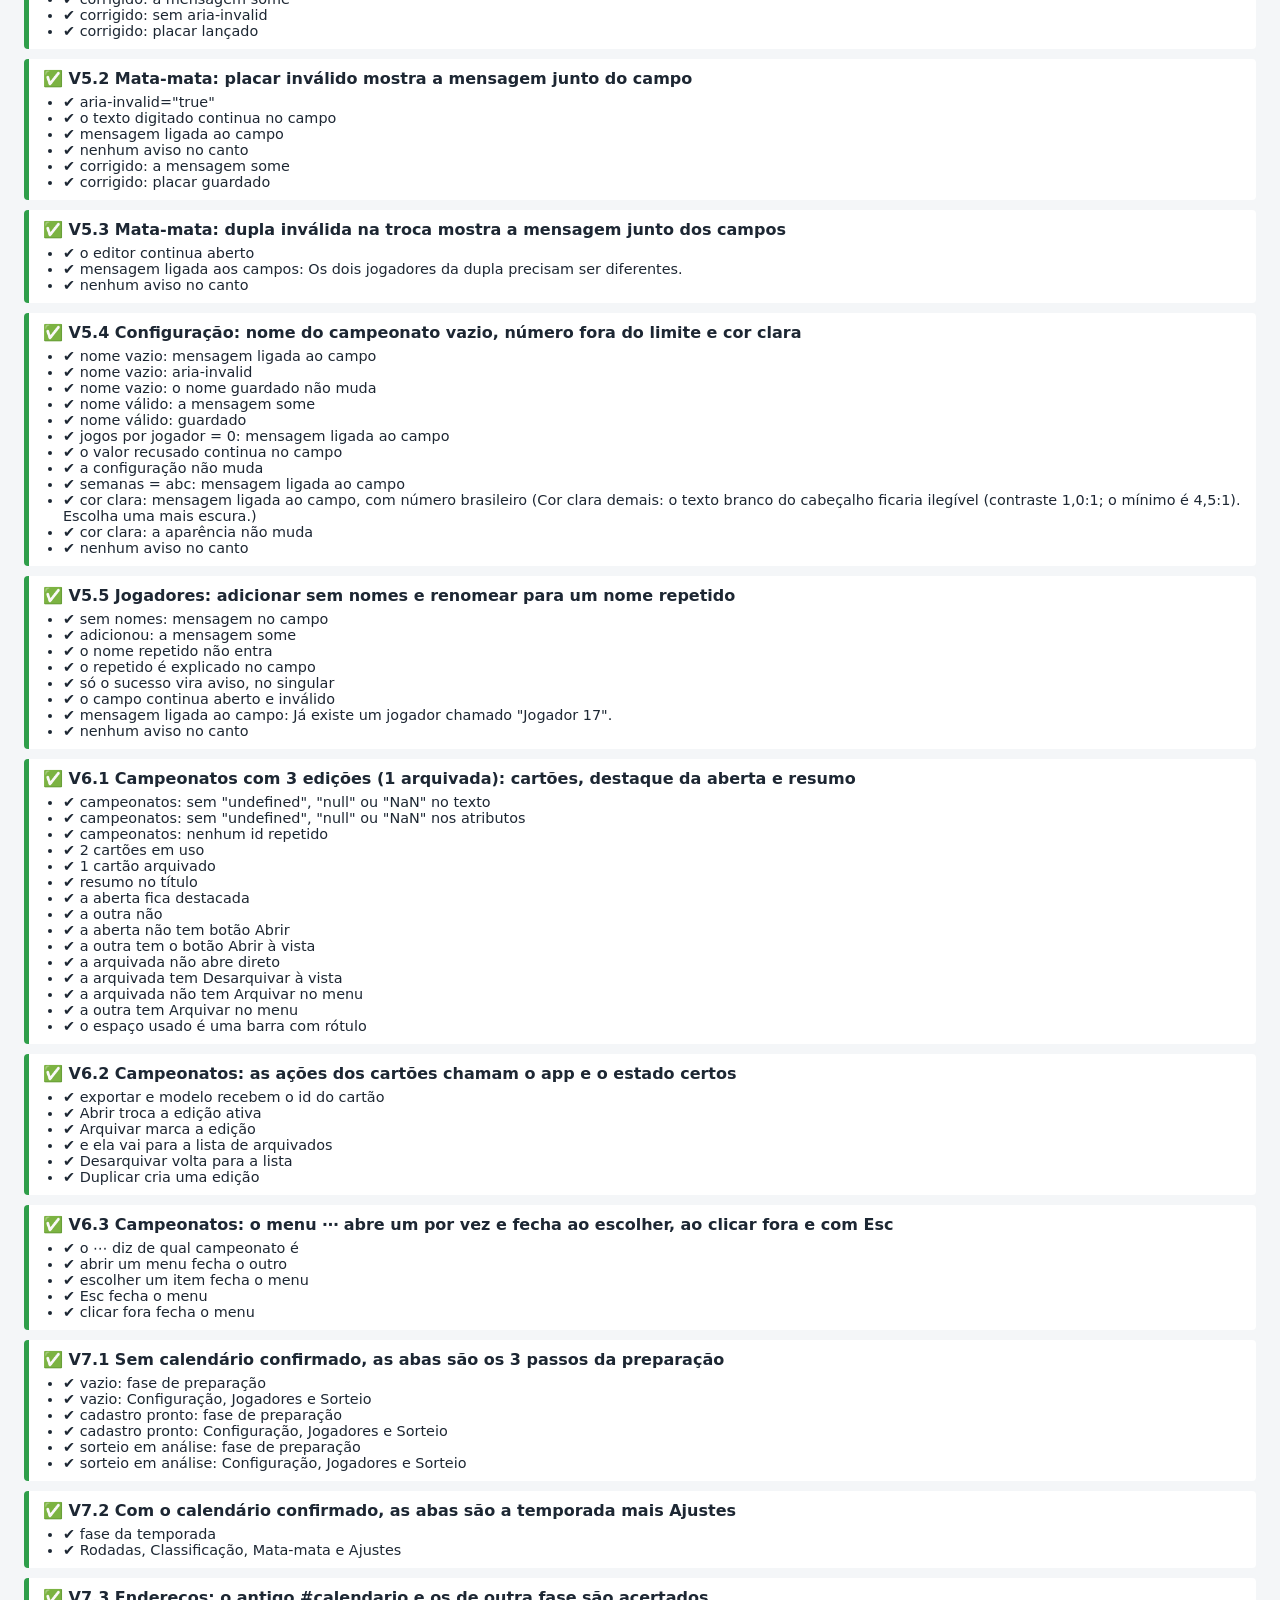
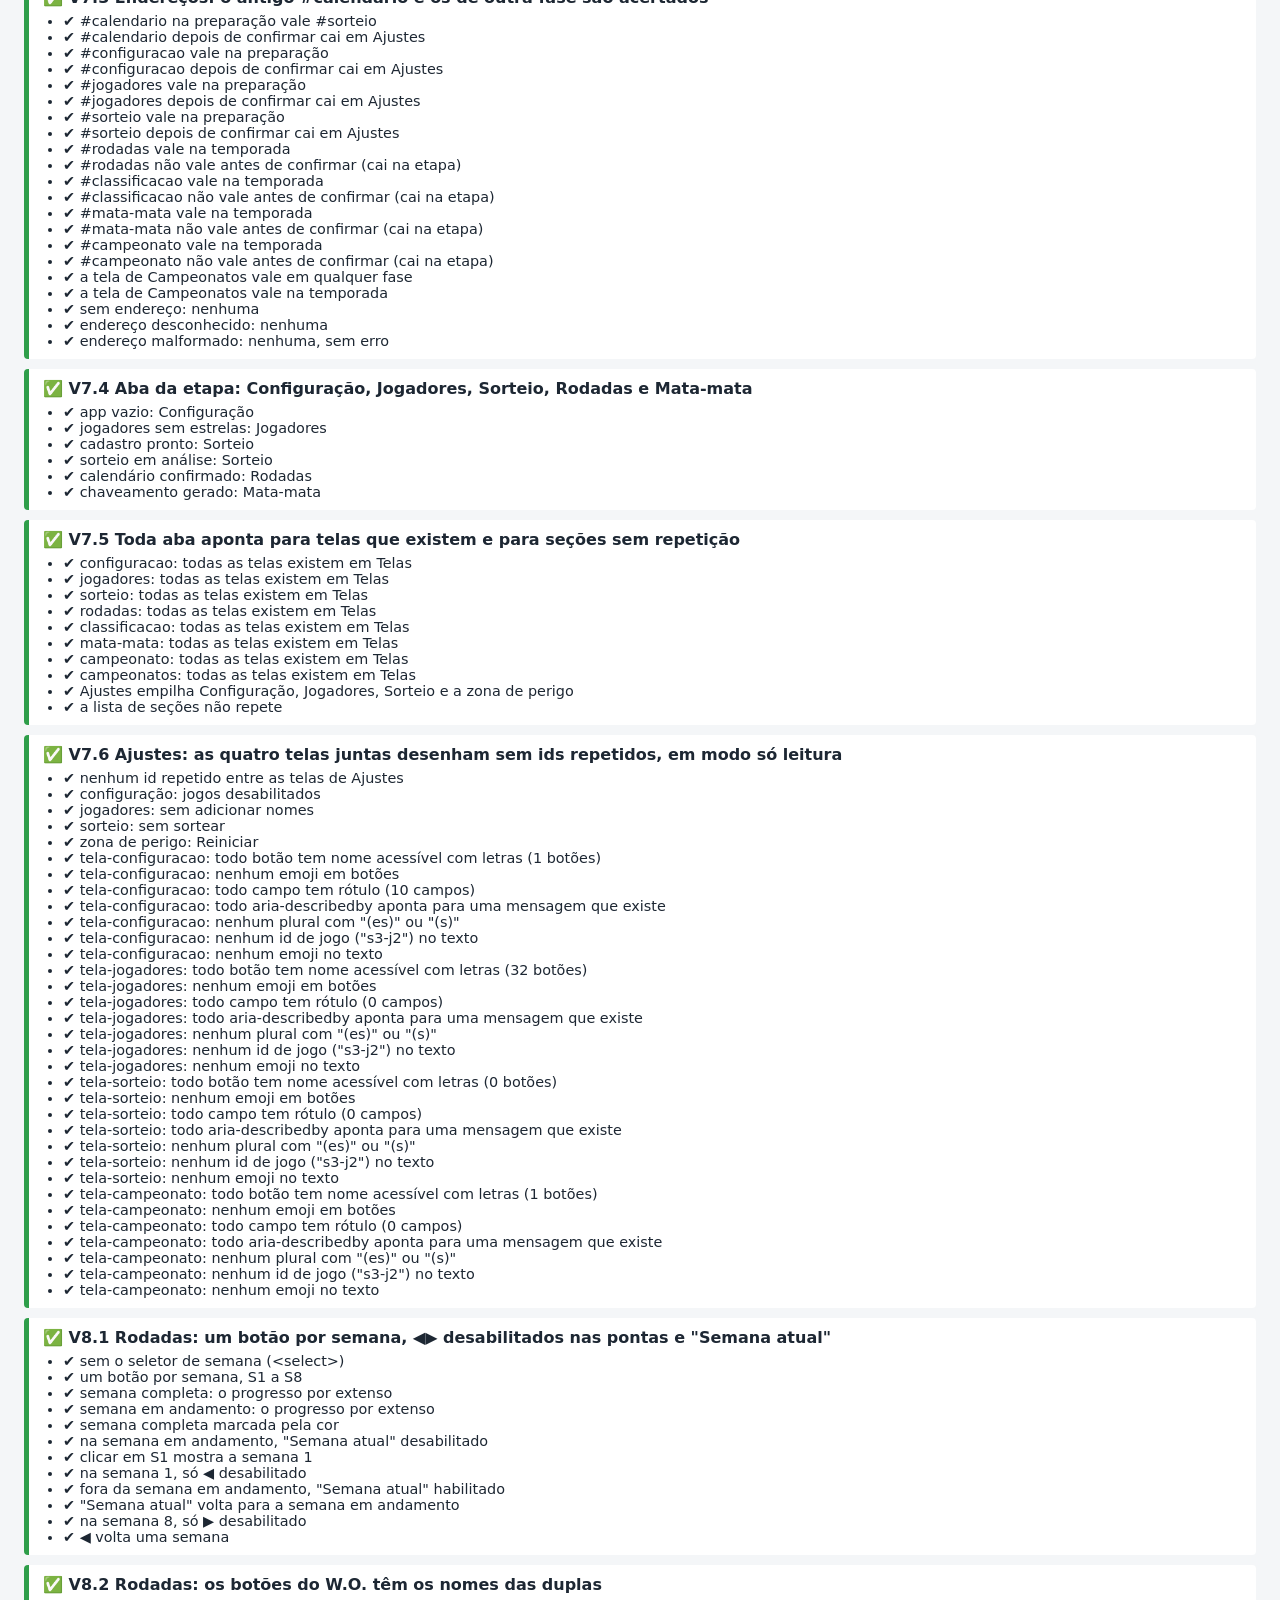
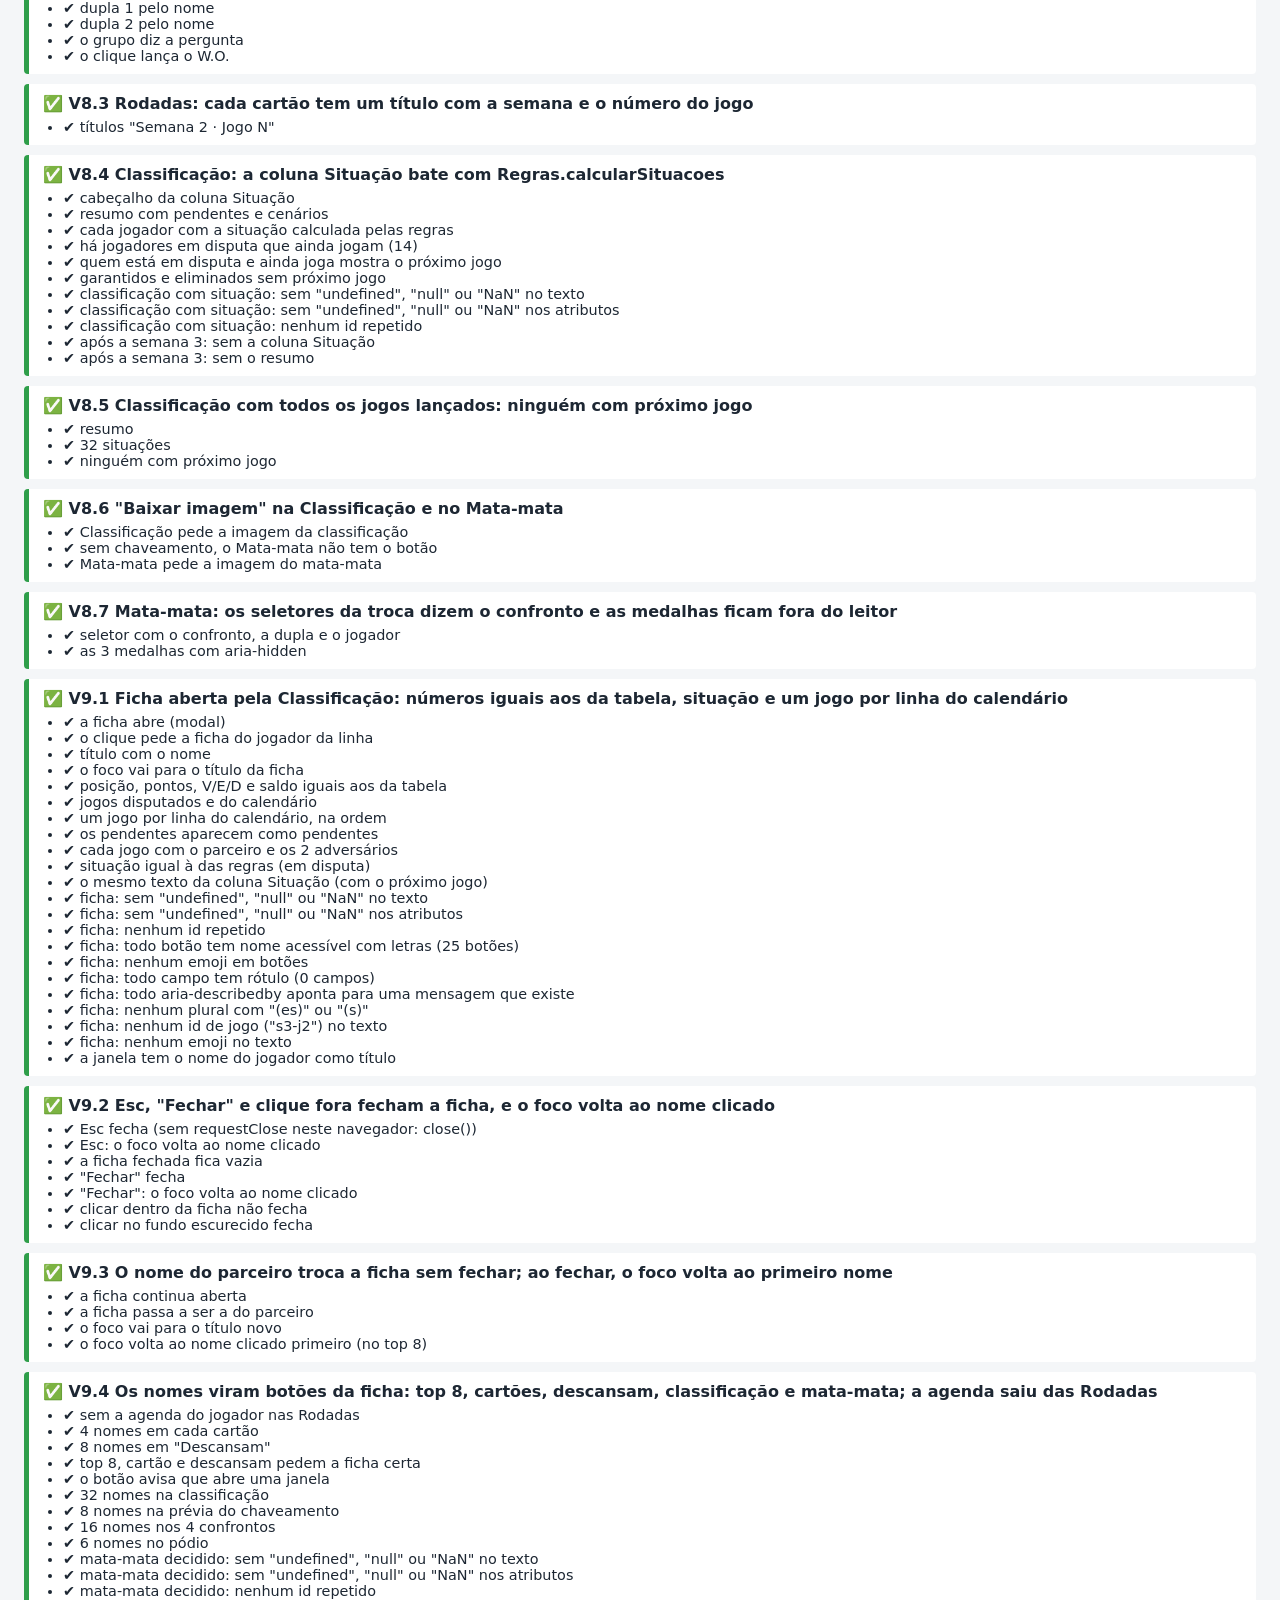
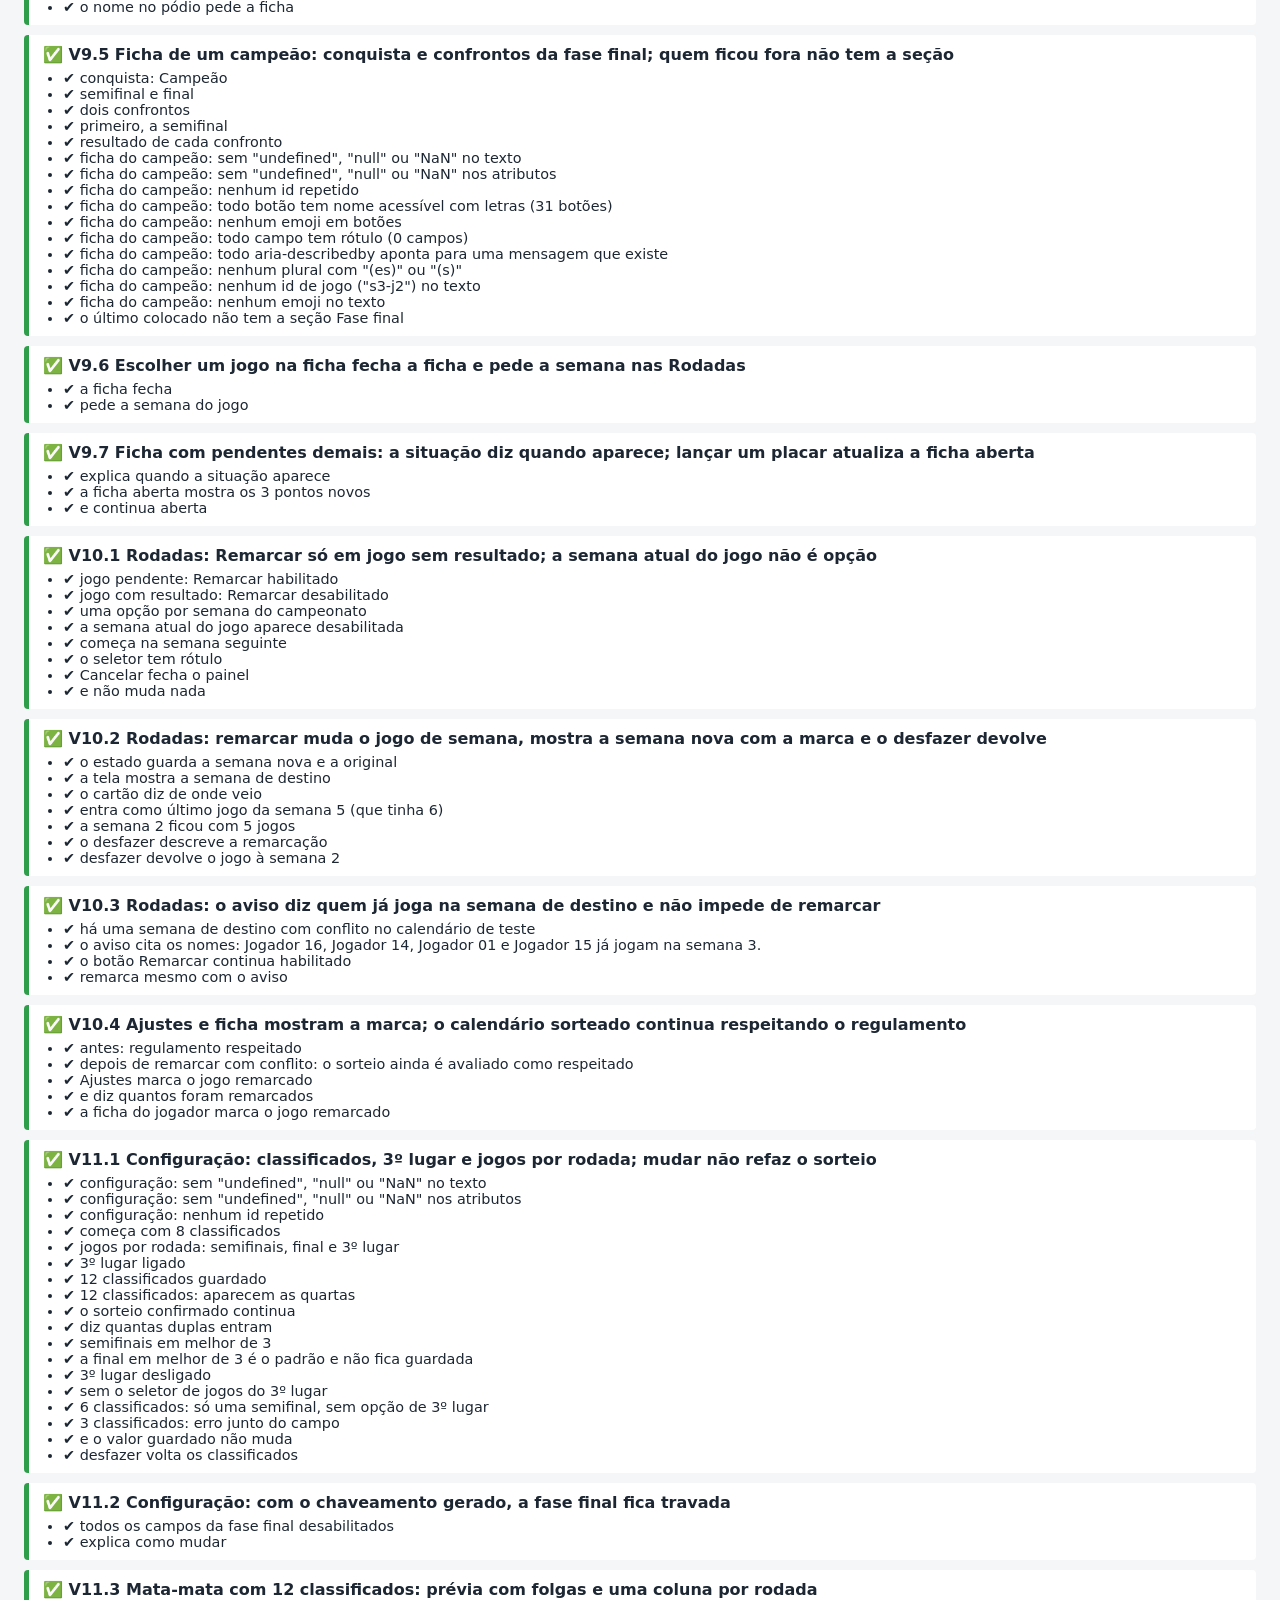
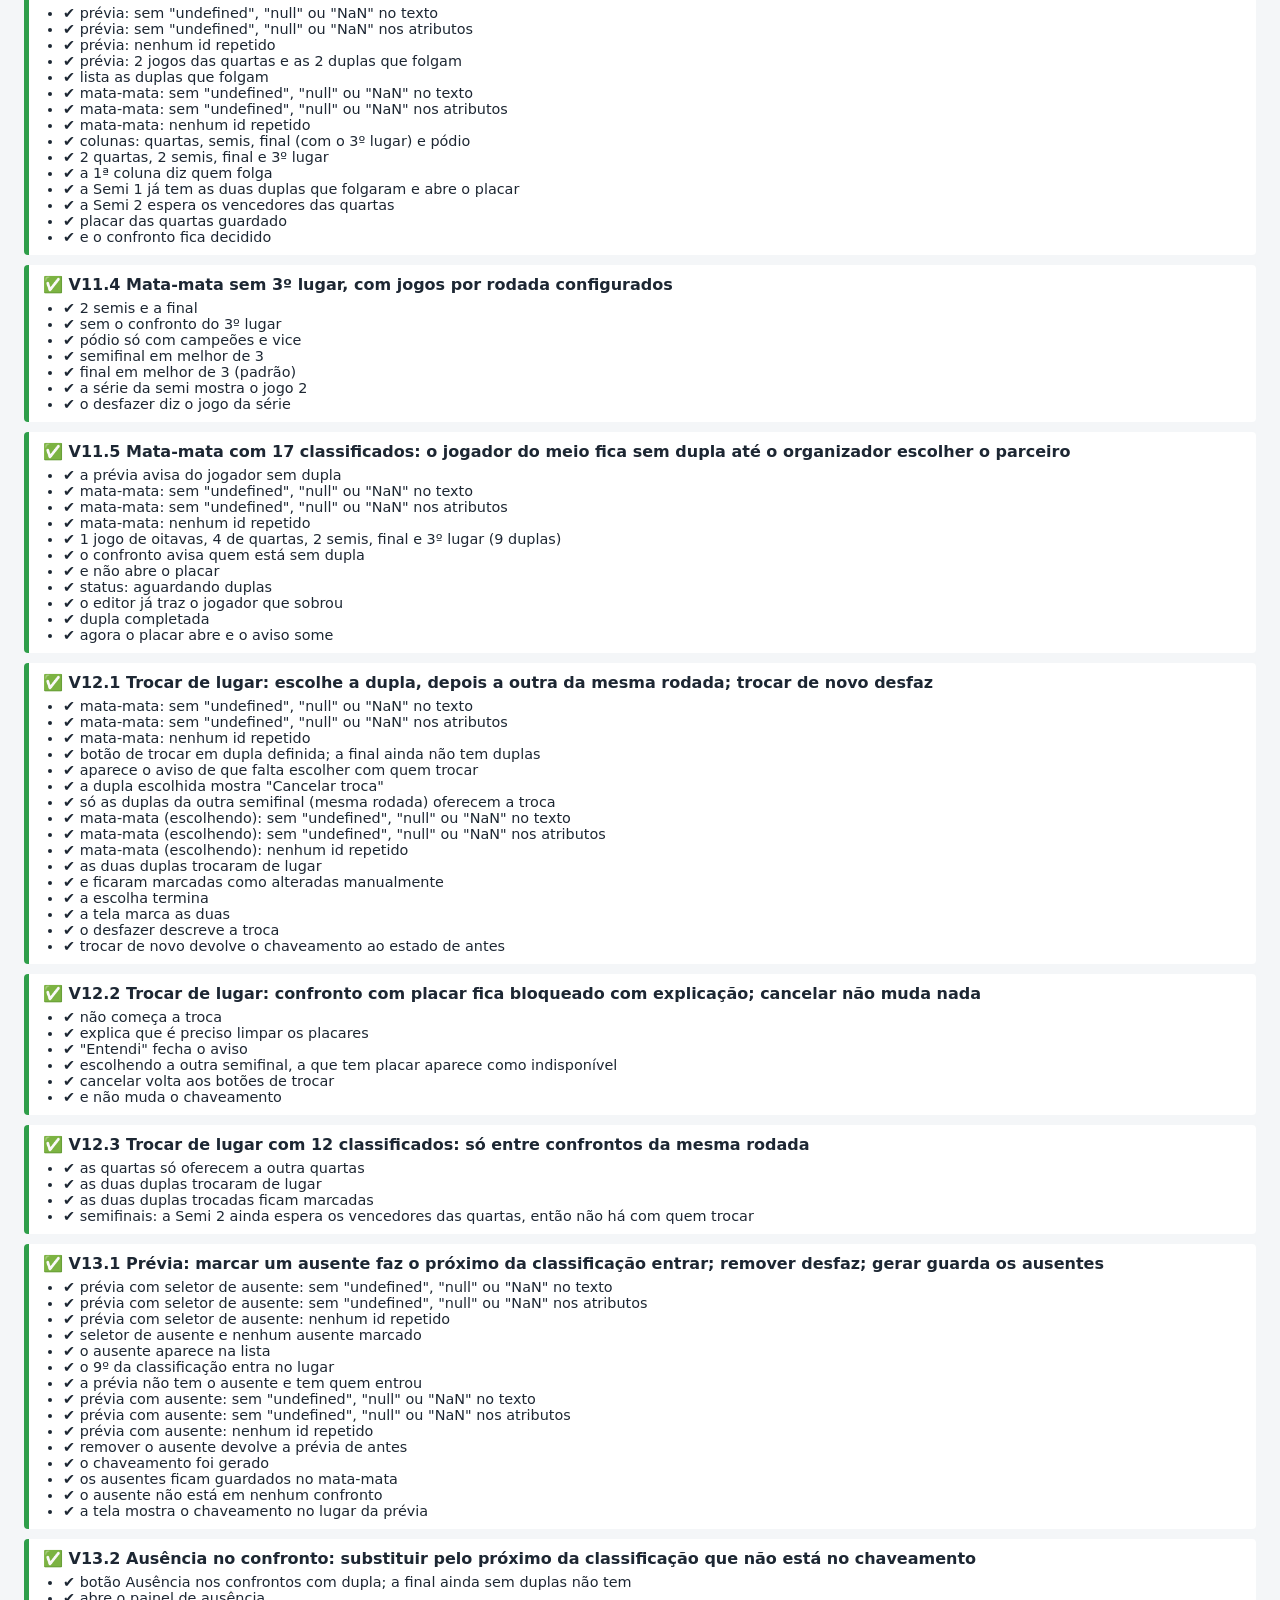
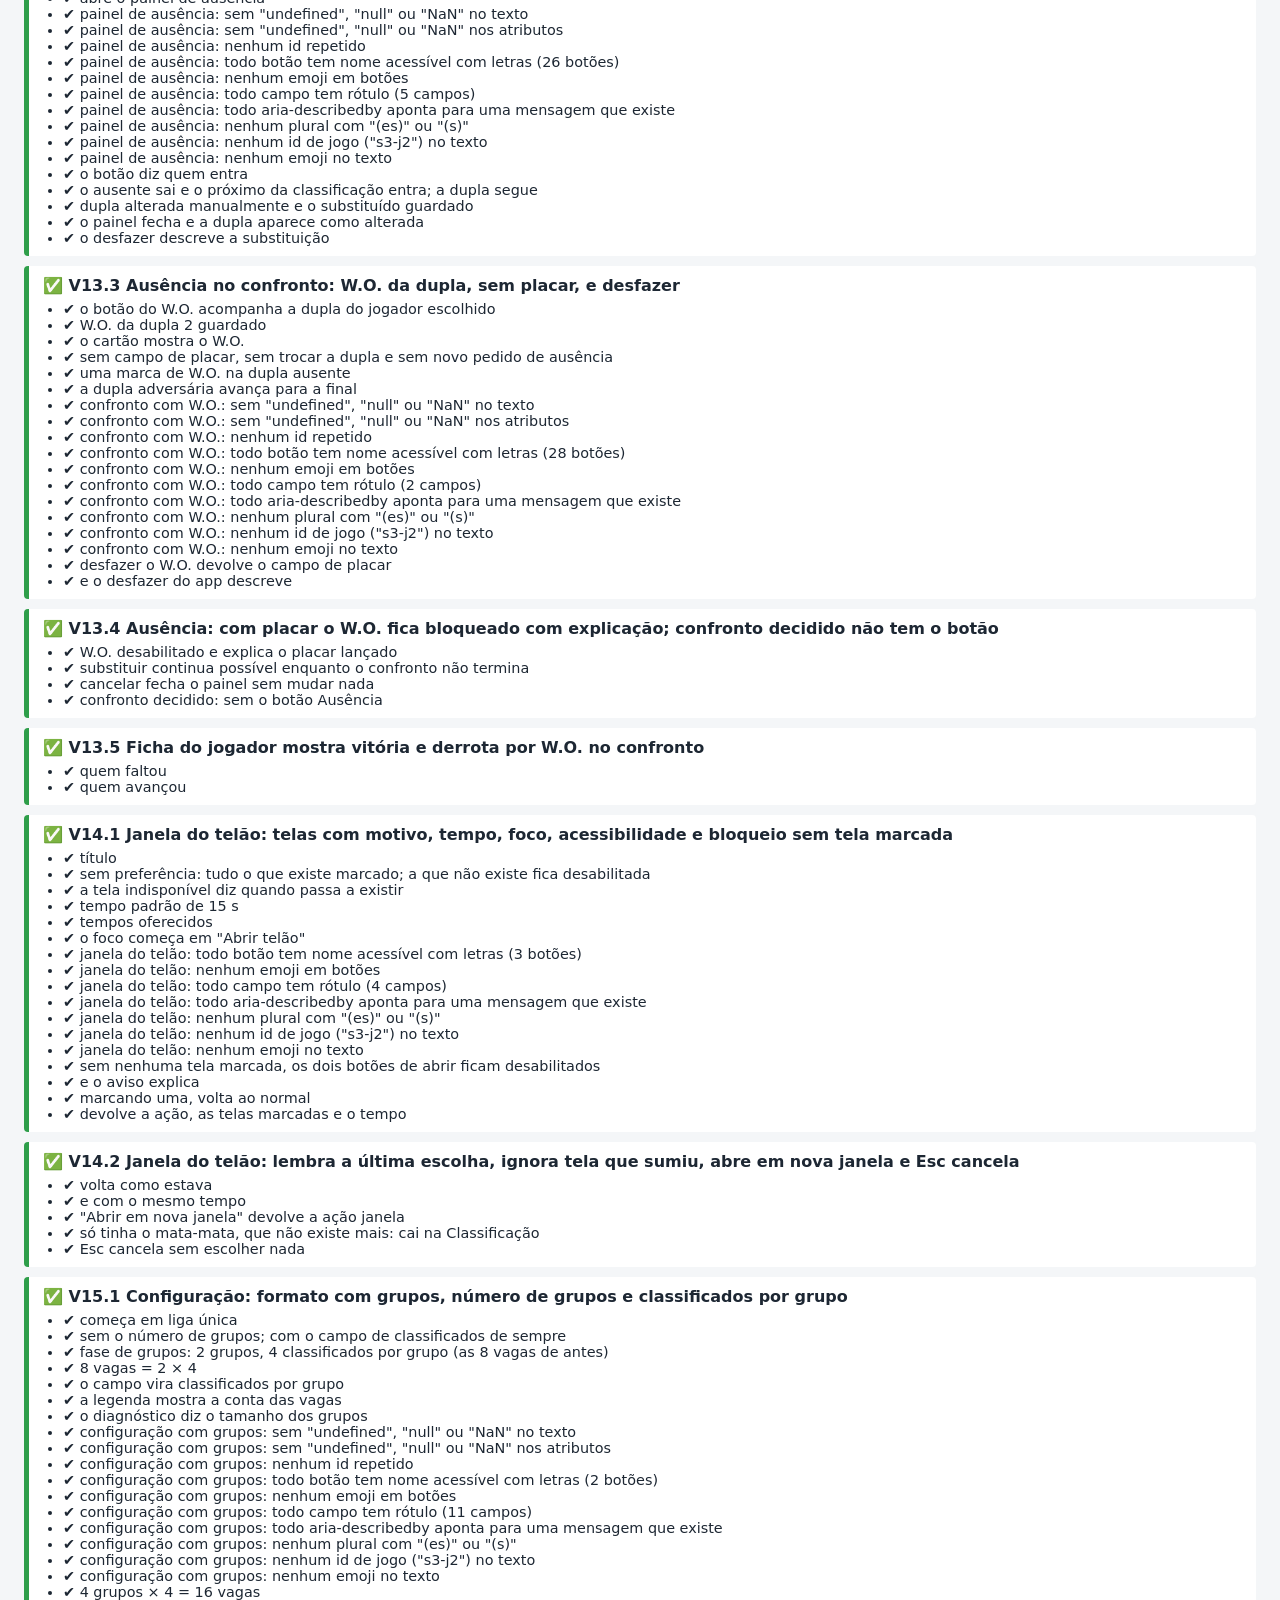
==== commit b4aab02d: "Phase 29: group stage setup screens - Configuração: season format (single league or group stage) and" ====
--- a/testes-telas.html
+++ b/testes-telas.html
@@ -1573,6 +1573,125 @@
       });
     });
 
+    // ---------- V15: fase de grupos na preparação (Fase 29) ----------
+
+    const GRUPOS_4X2 = { quantidade: 4, classificados: 2 };
+    // Cadastro pronto com fase de grupos (4 grupos × 2 classificados); com `formados`, os grupos já formados.
+    function dadosComGrupos({ formados = true } = {}) {
+      const dados = dadosCadastro();
+      dados.campeonato.config = { ...Regras.REGRAS_PADRAO, grupos: { ...GRUPOS_4X2 }, vagasFaseFinal: 8 };
+      if (formados) dados.campeonato.jogadores = Regras.formarGruposPorPotes(dados.campeonato.jogadores, 4, SEMENTE).jogadores;
+      return dados;
+    }
+    const gruposDe = (estado) => estado.atual().campeonato.jogadores.map((j) => j.grupo || null);
+
+    caso("V15.1 Configuração: formato com grupos, número de grupos e classificados por grupo", (t) => {
+      const { montar, estado } = criarAppFalso(dadosCadastro());
+      const raiz = montar("configuracao");
+      t.igual(buscar(raiz, "config-formato").value, "liga", "começa em liga única");
+      t.verdadeiro(!buscar(raiz, "config-grupos") && buscar(raiz, "config-vagas"), "sem o número de grupos; com o campo de classificados de sempre");
+      mudarCampo(buscar(raiz, "config-formato"), "grupos");
+      t.igual(estado.atual().campeonato.config.grupos, { quantidade: 2, classificados: 4 }, "fase de grupos: 2 grupos, 4 classificados por grupo (as 8 vagas de antes)");
+      t.igual(estado.atual().campeonato.config.vagasFaseFinal, 8, "8 vagas = 2 × 4");
+      t.verdadeiro(!buscar(raiz, "config-vagas") && buscar(raiz, "config-classificados-grupo").value === "4", "o campo vira classificados por grupo");
+      t.verdadeiro(raiz.querySelector("#fase-final .legenda").textContent.includes("2 grupos × 4 = 8 classificados"), "a legenda mostra a conta das vagas");
+      t.verdadeiro(texto(raiz, "diagnostico").includes("2 grupos de 16"), "o diagnóstico diz o tamanho dos grupos");
+      verificarLimpeza(t, raiz, "configuração com grupos");
+      verificarAcessibilidade(t, raiz, "configuração com grupos");
+      mudarCampo(buscar(raiz, "config-grupos"), "4");
+      t.igual([estado.atual().campeonato.config.grupos, estado.atual().campeonato.config.vagasFaseFinal], [{ quantidade: 4, classificados: 4 }, 16], "4 grupos × 4 = 16 vagas");
+      mudarCampo(buscar(raiz, "config-classificados-grupo"), "2");
+      t.igual([estado.atual().campeonato.config.grupos.classificados, estado.atual().campeonato.config.vagasFaseFinal], [2, 8], "2 por grupo: 8 vagas");
+      mudarCampo(buscar(raiz, "config-classificados-grupo"), "30");
+      t.verdadeiro(erroDoCampo(raiz, buscar(raiz, "config-classificados-grupo")), "4 × 30 = 120 vagas: erro junto do campo");
+      t.igual(estado.atual().campeonato.config.grupos.classificados, 2, "e o valor guardado não muda");
+      // Com os grupos formados (8 por grupo), não dá para classificar mais que 8 por grupo.
+      estado.modificar("formar", (s) => { s.campeonato.jogadores = Regras.formarGruposPorPotes(s.campeonato.jogadores, 4, 1).jogadores; });
+      mudarCampo(buscar(raiz, "config-classificados-grupo"), "9");
+      t.verdadeiro((erroDoCampo(raiz, buscar(raiz, "config-classificados-grupo")) || "").includes("menor grupo tem 8 jogadores"), "mais classificados que o menor grupo: erro");
+      estado.modificar("sorteio", (s) => { s.campeonato.sorteio = { semente: 1, confirmado: false, rascunho: [] }; });
+      mudarCampo(buscar(raiz, "config-grupos"), "2");
+      t.igual([gruposDe(estado).every((g) => g === null), estado.atual().campeonato.sorteio], [true, null], "mudar o número de grupos desfaz os grupos e o sorteio");
+      mudarCampo(buscar(raiz, "config-formato"), "liga");
+      t.igual(estado.atual().campeonato.config.grupos, null, "de volta à liga única");
+      estado.desfazer();
+      t.igual(estado.atual().campeonato.config.grupos.quantidade, 2, "desfazer volta à fase de grupos");
+    });
+
+    caso("V15.2 Configuração: com o calendário confirmado, o formato fica travado", (t) => {
+      const dados = dadosComGrupos();
+      dados.campeonato.sorteio = { semente: SEMENTE, confirmado: true };
+      dados.jogos = [{ id: "s1-j1", semana: 1, dupla1: [JOGADORES[0].id, JOGADORES[1].id], dupla2: [JOGADORES[2].id, JOGADORES[3].id], resultado: null }];
+      const raiz = criarAppFalso(dados).montar("configuracao");
+      t.verdadeiro(buscar(raiz, "config-formato").disabled && buscar(raiz, "config-grupos").disabled, "formato e número de grupos desabilitados");
+      t.verdadeiro(!buscar(raiz, "config-classificados-grupo").disabled, "classificados por grupo continua editável até gerar o chaveamento");
+    });
+
+    caso("V15.3 Jogadores: formar os grupos por potes, quadros dos grupos, mover e trocar", (t) => aceitandoConfirmacoes(async () => {
+      const { montar, estado, avisos } = criarAppFalso(dadosComGrupos({ formados: false }));
+      const raiz = montar("jogadores");
+      t.verdadeiro(raiz.textContent.includes("Forme os grupos"), "sem grupos formados: o diagnóstico pede para formar");
+      t.verdadeiro(!raiz.querySelector(".quadro-grupo"), "sem quadros de grupo ainda");
+      clicar(raiz, "btn-formar-grupos");
+      t.verdadeiro(gruposDe(estado).every(Boolean), "todos os jogadores ganham um grupo");
+      t.igual([...raiz.querySelectorAll(".quadro-grupo")].map((q) => q.id), ["quadro-grupo-A", "quadro-grupo-B", "quadro-grupo-C", "quadro-grupo-D"], "um quadro por grupo");
+      t.verdadeiro([...raiz.querySelectorAll(".quadro-grupo h4")].every((h) => h.textContent.includes("8 jogadores")), "4 grupos de 8");
+      t.verdadeiro(buscar(raiz, "btn-proximo-sorteio"), "cadastro pronto para sortear");
+      t.verdadeiro(estado.atual().historico[estado.atual().historico.length - 1].descricao.startsWith("formar grupos por potes (semente "), "o desfazer descreve a formação com a semente");
+      verificarLimpeza(t, raiz, "jogadores com grupos");
+      verificarAcessibilidade(t, raiz, "jogadores com grupos");
+
+      const [a, b] = estado.atual().campeonato.jogadores;
+      const deOutro = estado.atual().campeonato.jogadores.find((j) => j.grupo !== a.grupo);
+      const antes = gruposDe(estado);
+      mudarCampo(buscar(raiz, `grupo-${a.id}`), deOutro.grupo);
+      t.igual(gruposDe(estado), antes, "mover deixaria 7 e 9: recusado");
+      t.verdadeiro(avisos.some((x) => x.tipo === "erro" && x.texto.includes("Troque dois jogadores")), "o aviso sugere trocar");
+
+      clicar(raiz, `trocar-grupo-${a.id}`);
+      t.verdadeiro(buscar(raiz, "cancelar-troca-grupo"), "modo de troca: botão de cancelar no escolhido");
+      const opcoes = [...raiz.querySelectorAll("[id^='trocar-grupo-com-']")];
+      t.igual(opcoes.length, 24, "\"Trocar com\" só nos 24 jogadores dos outros grupos");
+      verificarAcessibilidade(t, raiz, "jogadores trocando de grupo");
+      clicar(raiz, `trocar-grupo-com-${deOutro.id}`);
+      const depois = estado.atual().campeonato.jogadores;
+      t.igual([depois.find((j) => j.id === a.id).grupo, depois.find((j) => j.id === deOutro.id).grupo], [deOutro.grupo, a.grupo], "os dois trocam de grupo");
+      t.verdadeiro(!buscar(raiz, "cancelar-troca-grupo") && buscar(raiz, `grupo-${b.id}`), "a troca termina e os seletores voltam");
+      clicar(raiz, `trocar-grupo-${a.id}`);
+      clicar(raiz, "cancelar-troca-grupo");
+      t.verdadeiro(!raiz.querySelector("[id^='trocar-grupo-com-']"), "cancelar sai do modo de troca");
+
+      clicar(raiz, "btn-formar-grupos");
+      await confirmarDialogo();
+      t.verdadeiro(estado.atual().historico[estado.atual().historico.length - 1].descricao.startsWith("formar grupos por potes"), "formar de novo, depois de confirmar");
+    }));
+
+    caso("V15.4 Sorteio com grupos: jogos marcados com o grupo, troca só no grupo; depois de confirmar, o grupo fica fixo", (t) => aceitandoConfirmacoes(async () => {
+      const ctx = criarAppFalso(dadosComGrupos());
+      const { estado } = ctx;
+      const raiz = ctx.montar("sorteio");
+      t.verdadeiro(raiz.textContent.includes("cada grupo tem o seu sorteio"), "a explicação fala dos grupos");
+      clicar(raiz, "btn-sortear");
+      await esperar(80);
+      const rascunho = estado.atual().campeonato.sorteio && estado.atual().campeonato.sorteio.rascunho;
+      t.verdadeiro(rascunho && rascunho.length === 48, "sorteou os 48 jogos");
+      const aval = Regras.avaliarCalendario(estado.atual().campeonato.jogadores, rascunho, estado.atual().campeonato.config);
+      t.verdadeiro(aval.pronto, `calendário respeita o regulamento ${aval.violacoes.join("; ")}`);
+      t.igual(aval.jogosPorSemana, [6, 6, 6, 6, 6, 6, 6, 6], "6 jogos em toda semana");
+      const itens = [...raiz.querySelectorAll(".semana-calendario li")];
+      t.verdadeiro(itens.length === 48 && itens.every((li) => /^Grupo [A-D]$/.test(li.querySelector(".marca-grupo").textContent)), "cada jogo mostra o seu grupo");
+      raiz.querySelector("button.nome-slot").click();
+      t.igual(buscar(raiz, "troca-jogador").options.length, 8, "a troca à mão oferece só os 8 jogadores do grupo");
+      verificarLimpeza(t, raiz, "sorteio com grupos");
+      verificarAcessibilidade(t, raiz, "sorteio com grupos");
+      clicar(raiz, "btn-confirmar-calendario");
+      await confirmarDialogo();
+      t.igual(estado.atual().jogos.length, 48, "calendário confirmado: 48 jogos");
+      const jogadores = ctx.montar("jogadores");
+      t.verdadeiro(!jogadores.querySelector("[id^='grupo-']") && !buscar(jogadores, "btn-formar-grupos"), "depois de confirmar: sem seletor de grupo nem formar de novo");
+      t.igual(jogadores.querySelectorAll(".lista-jogadores .marca-grupo").length, 32, "cada jogador mostra o grupo, fixo");
+    }));
+
     // ---------- execução e relatório ----------
 
     // Um caso pode ser assíncrono (ex.: esperar o "close" da ficha): os casos rodam um de cada vez.
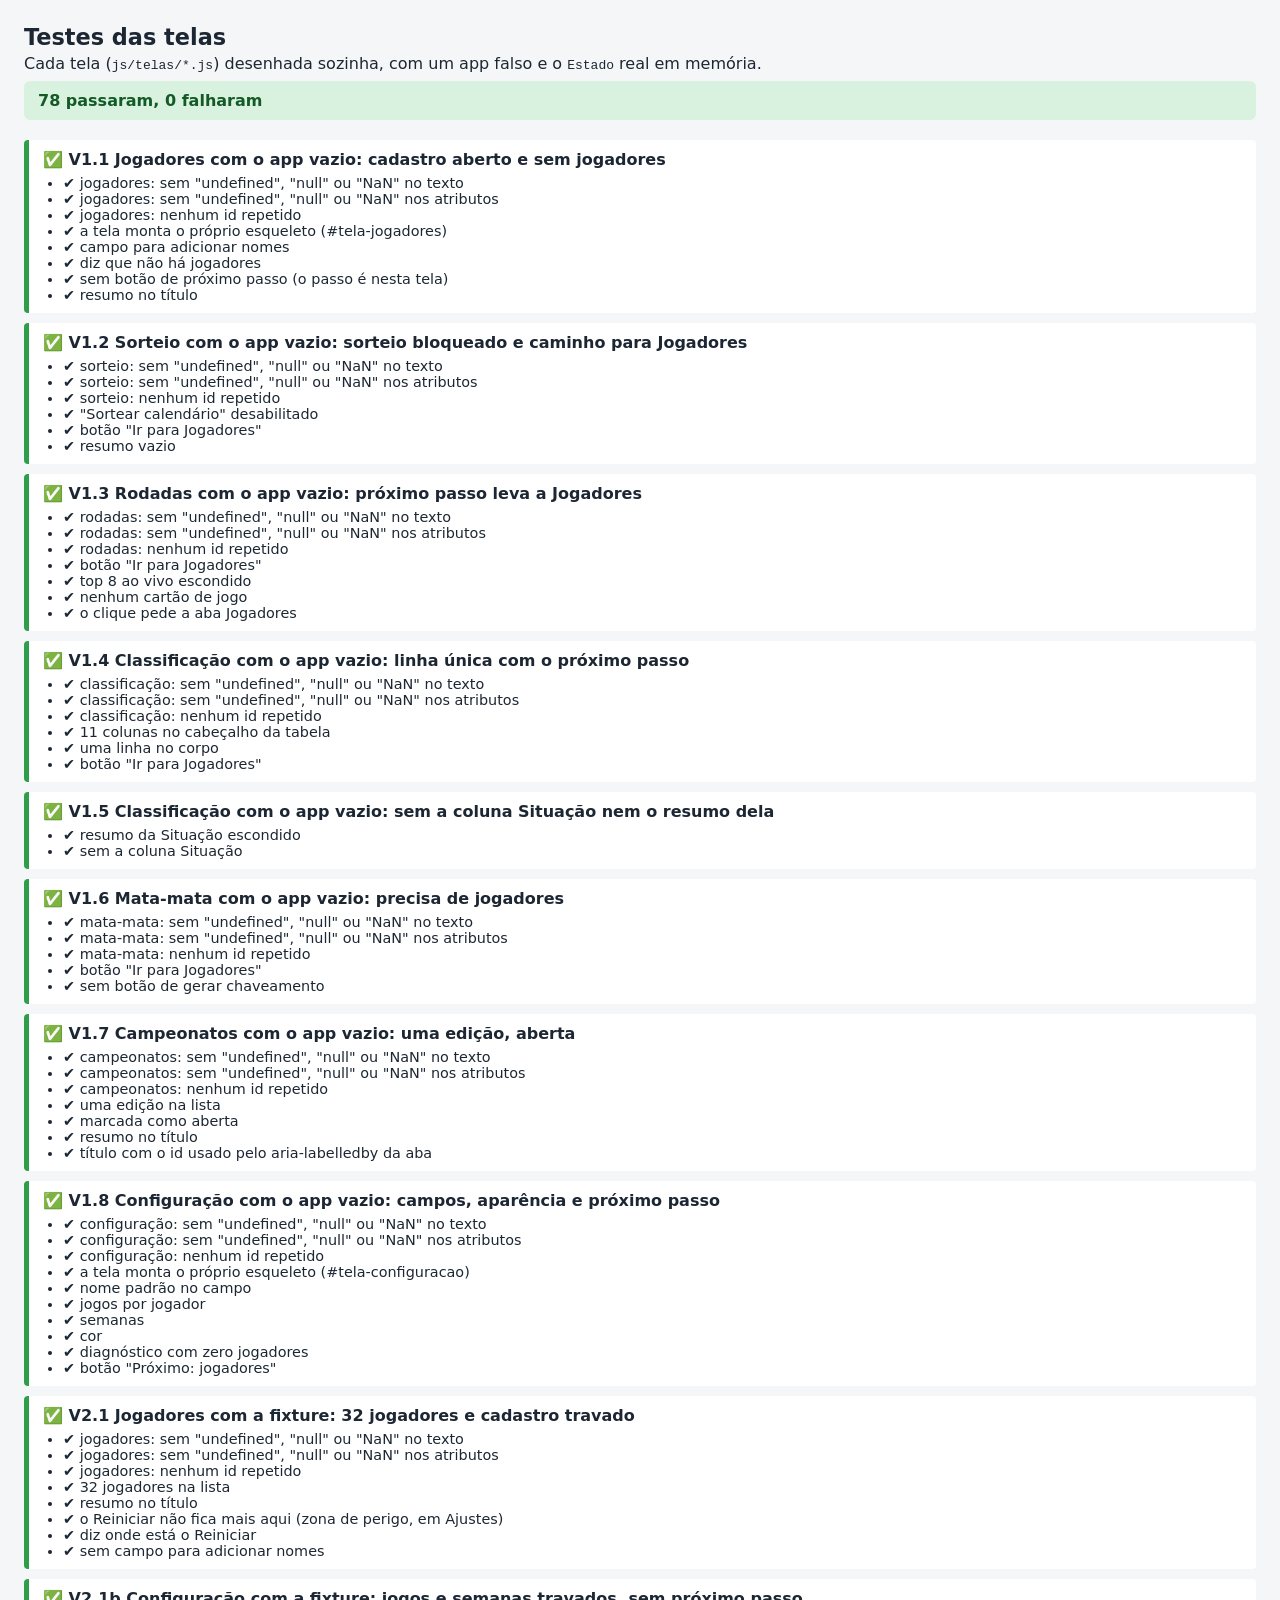
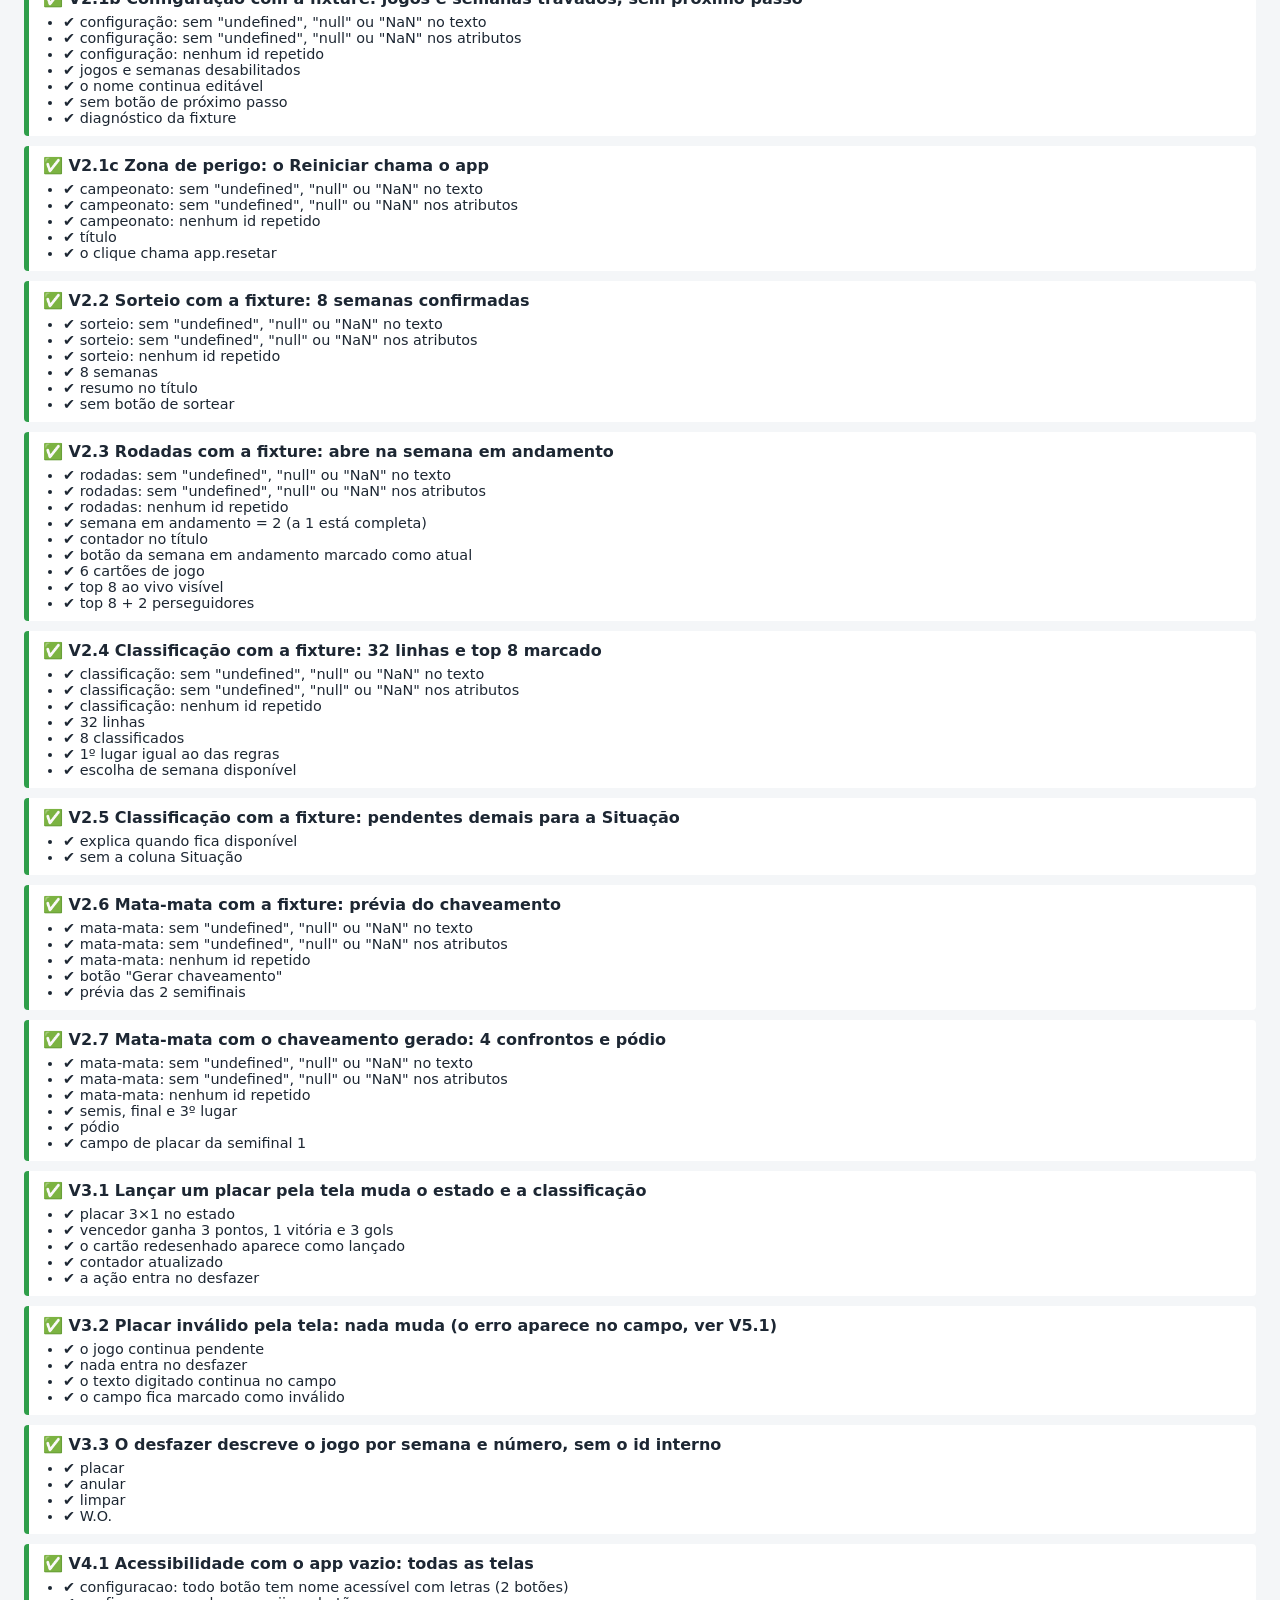
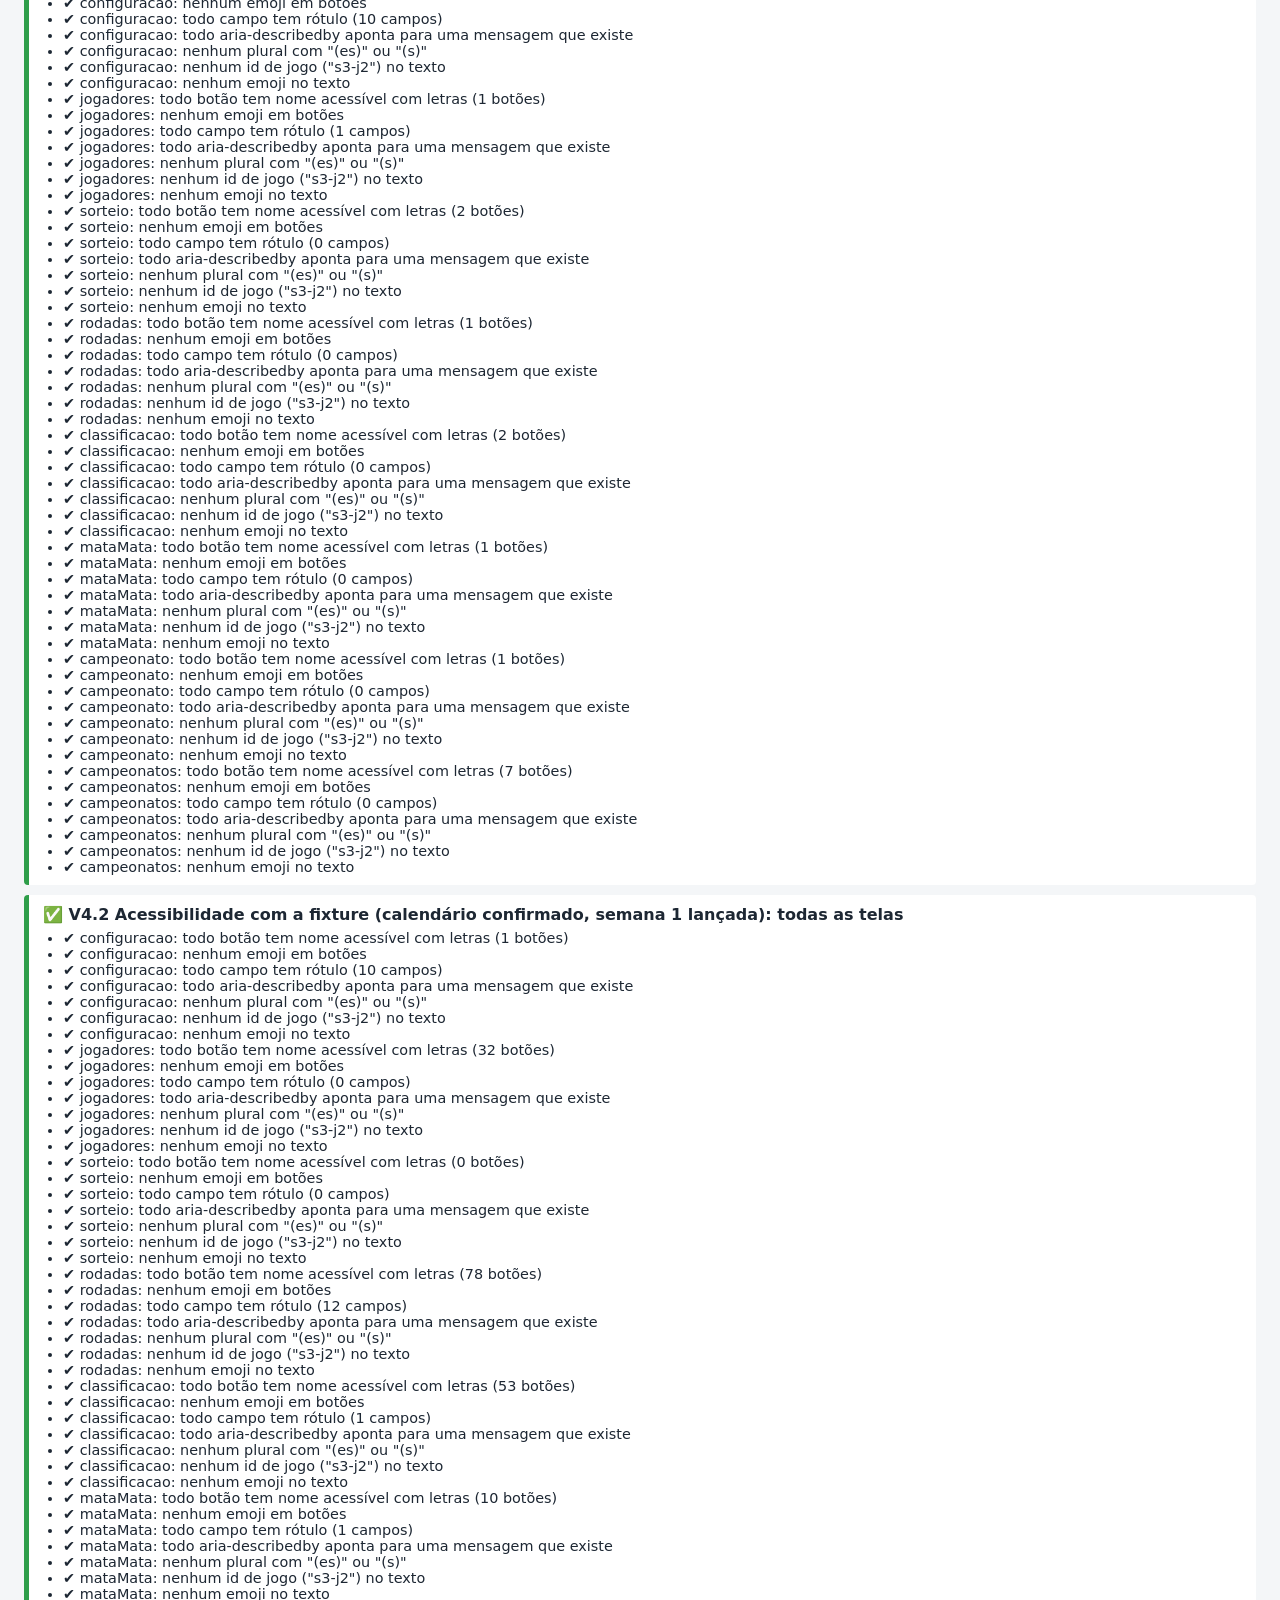
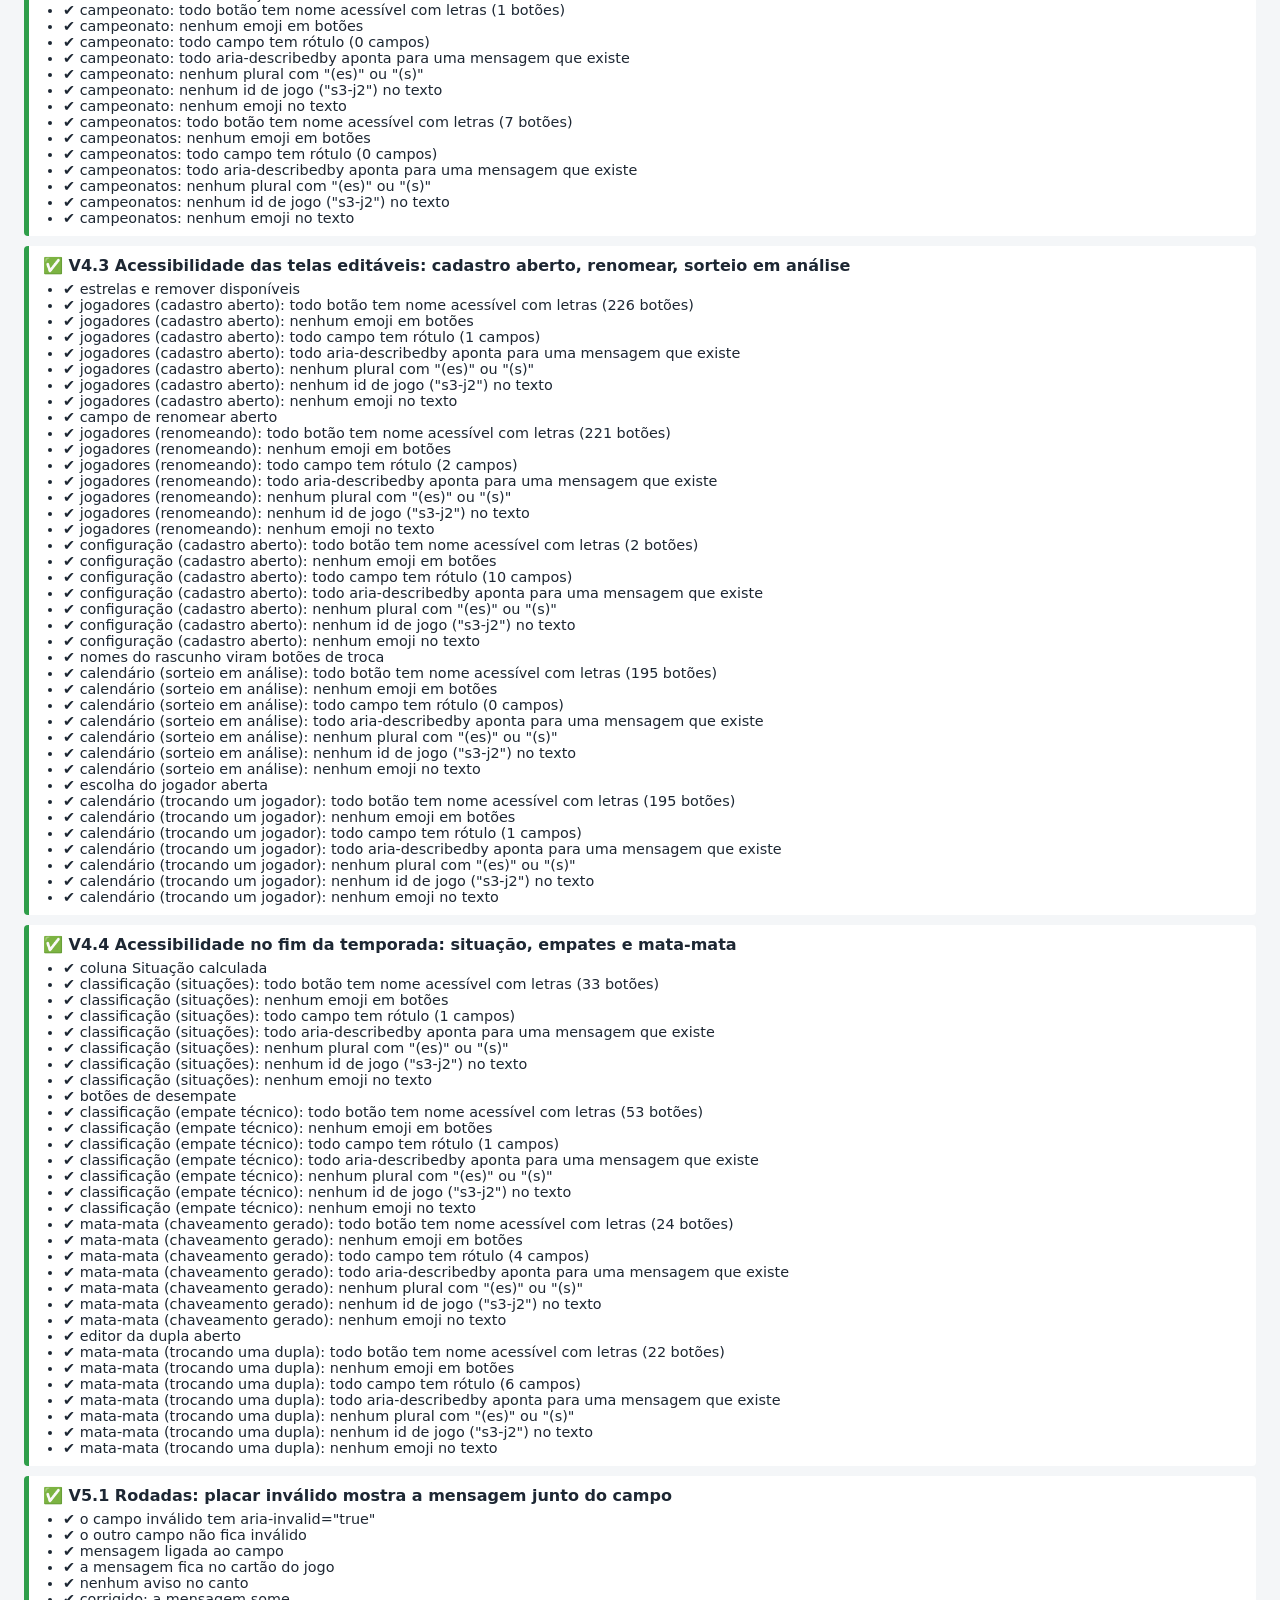
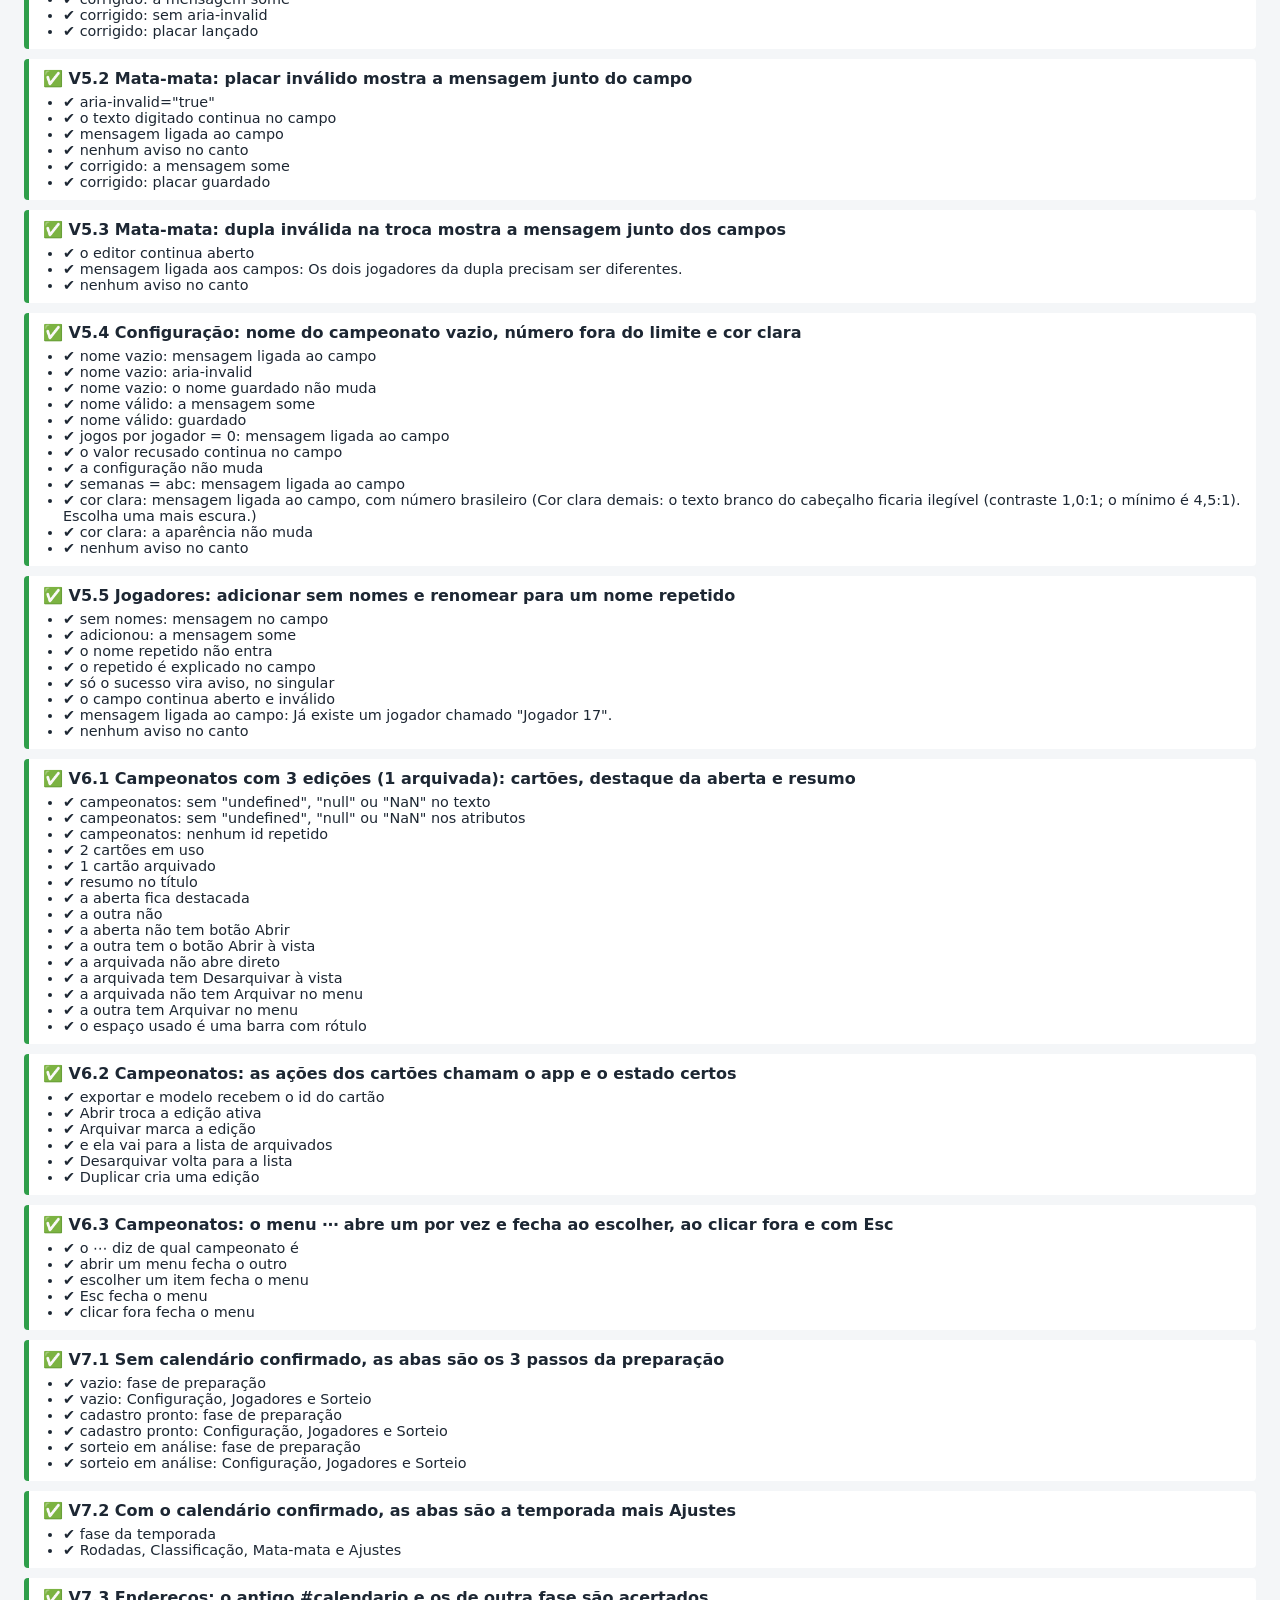
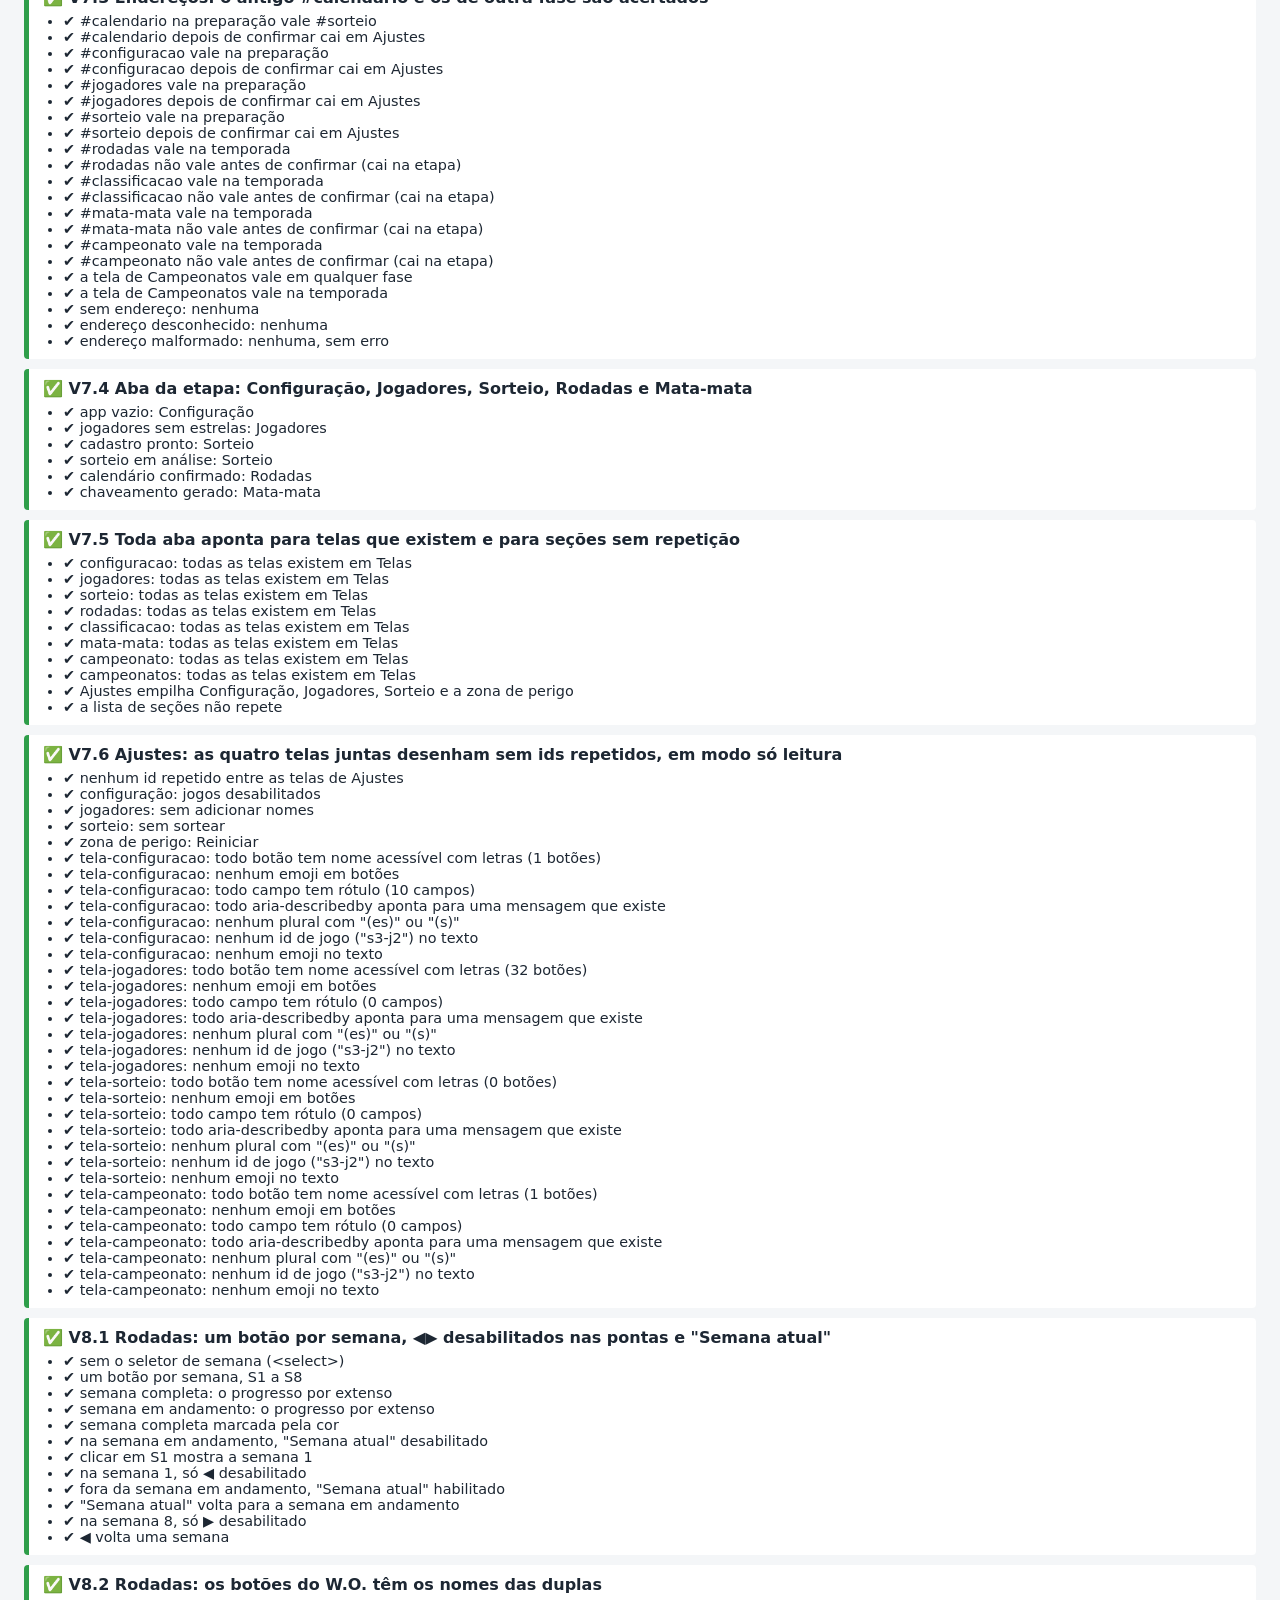
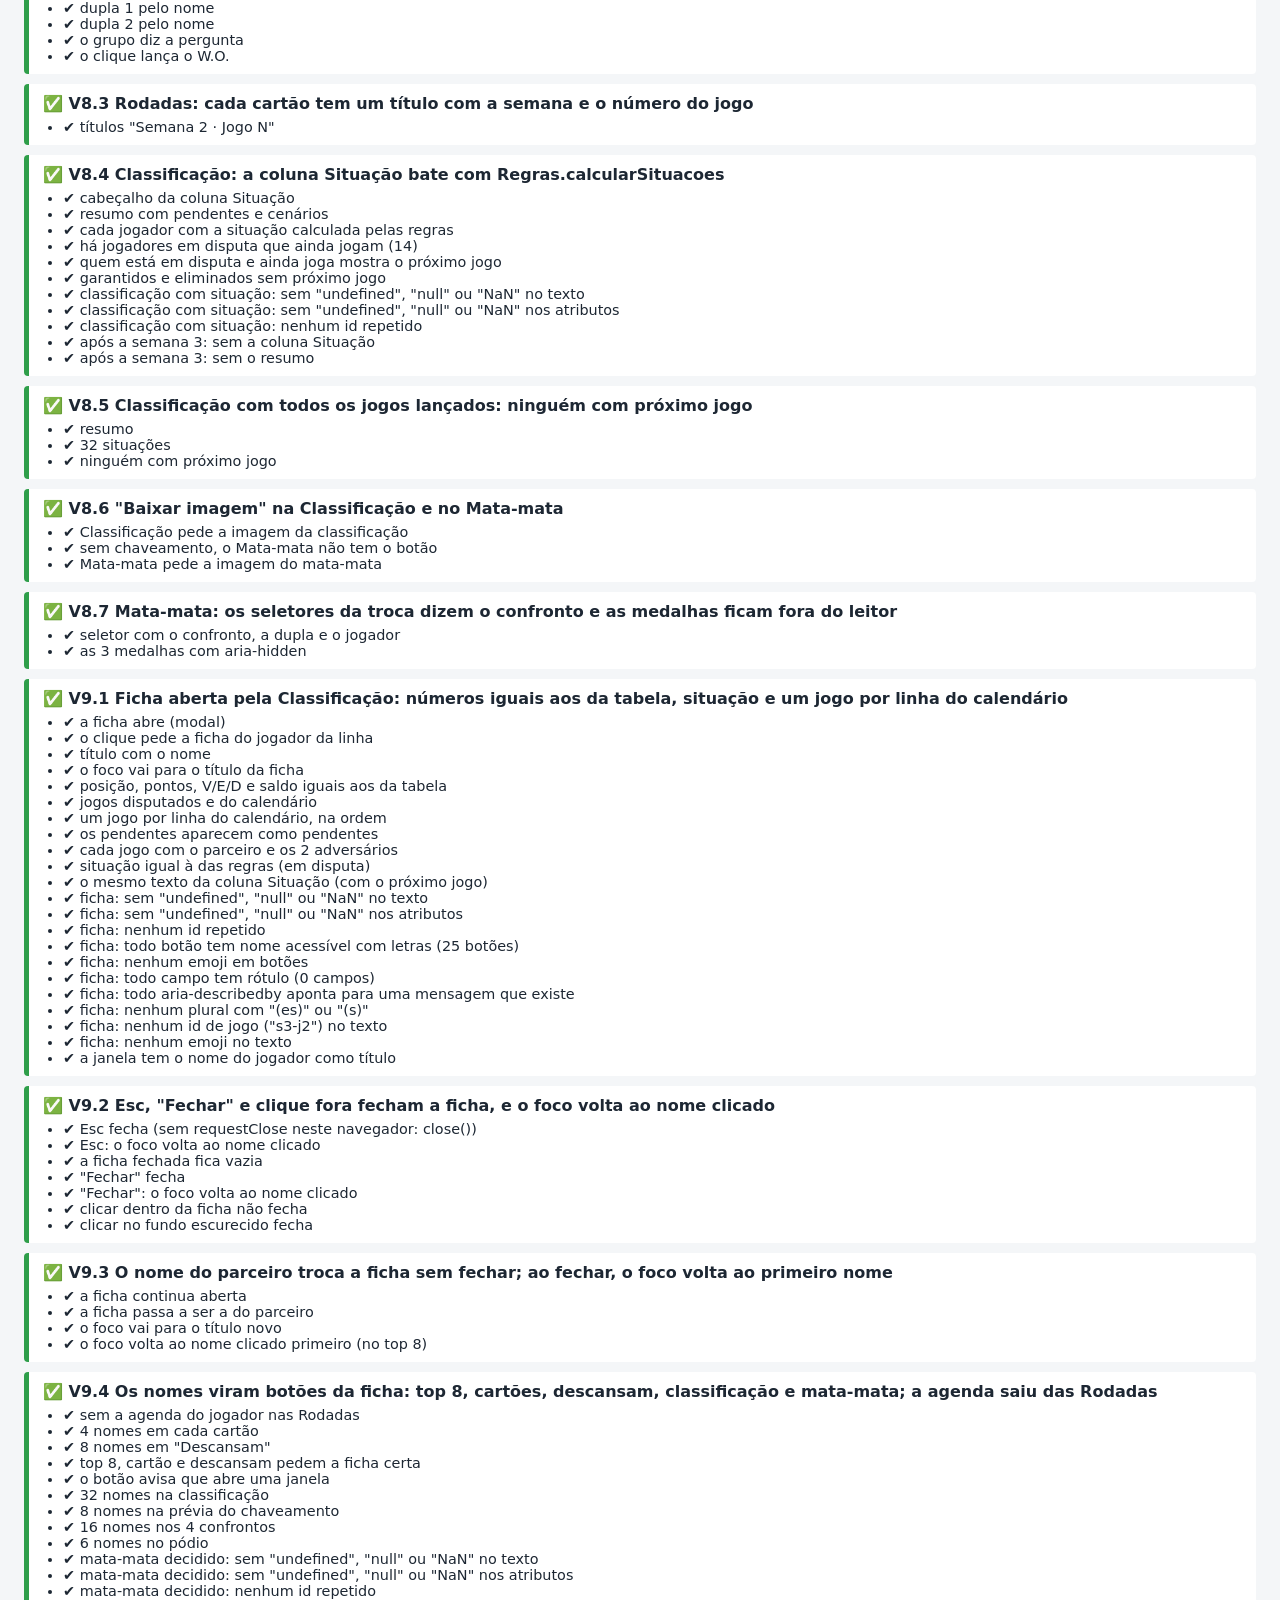
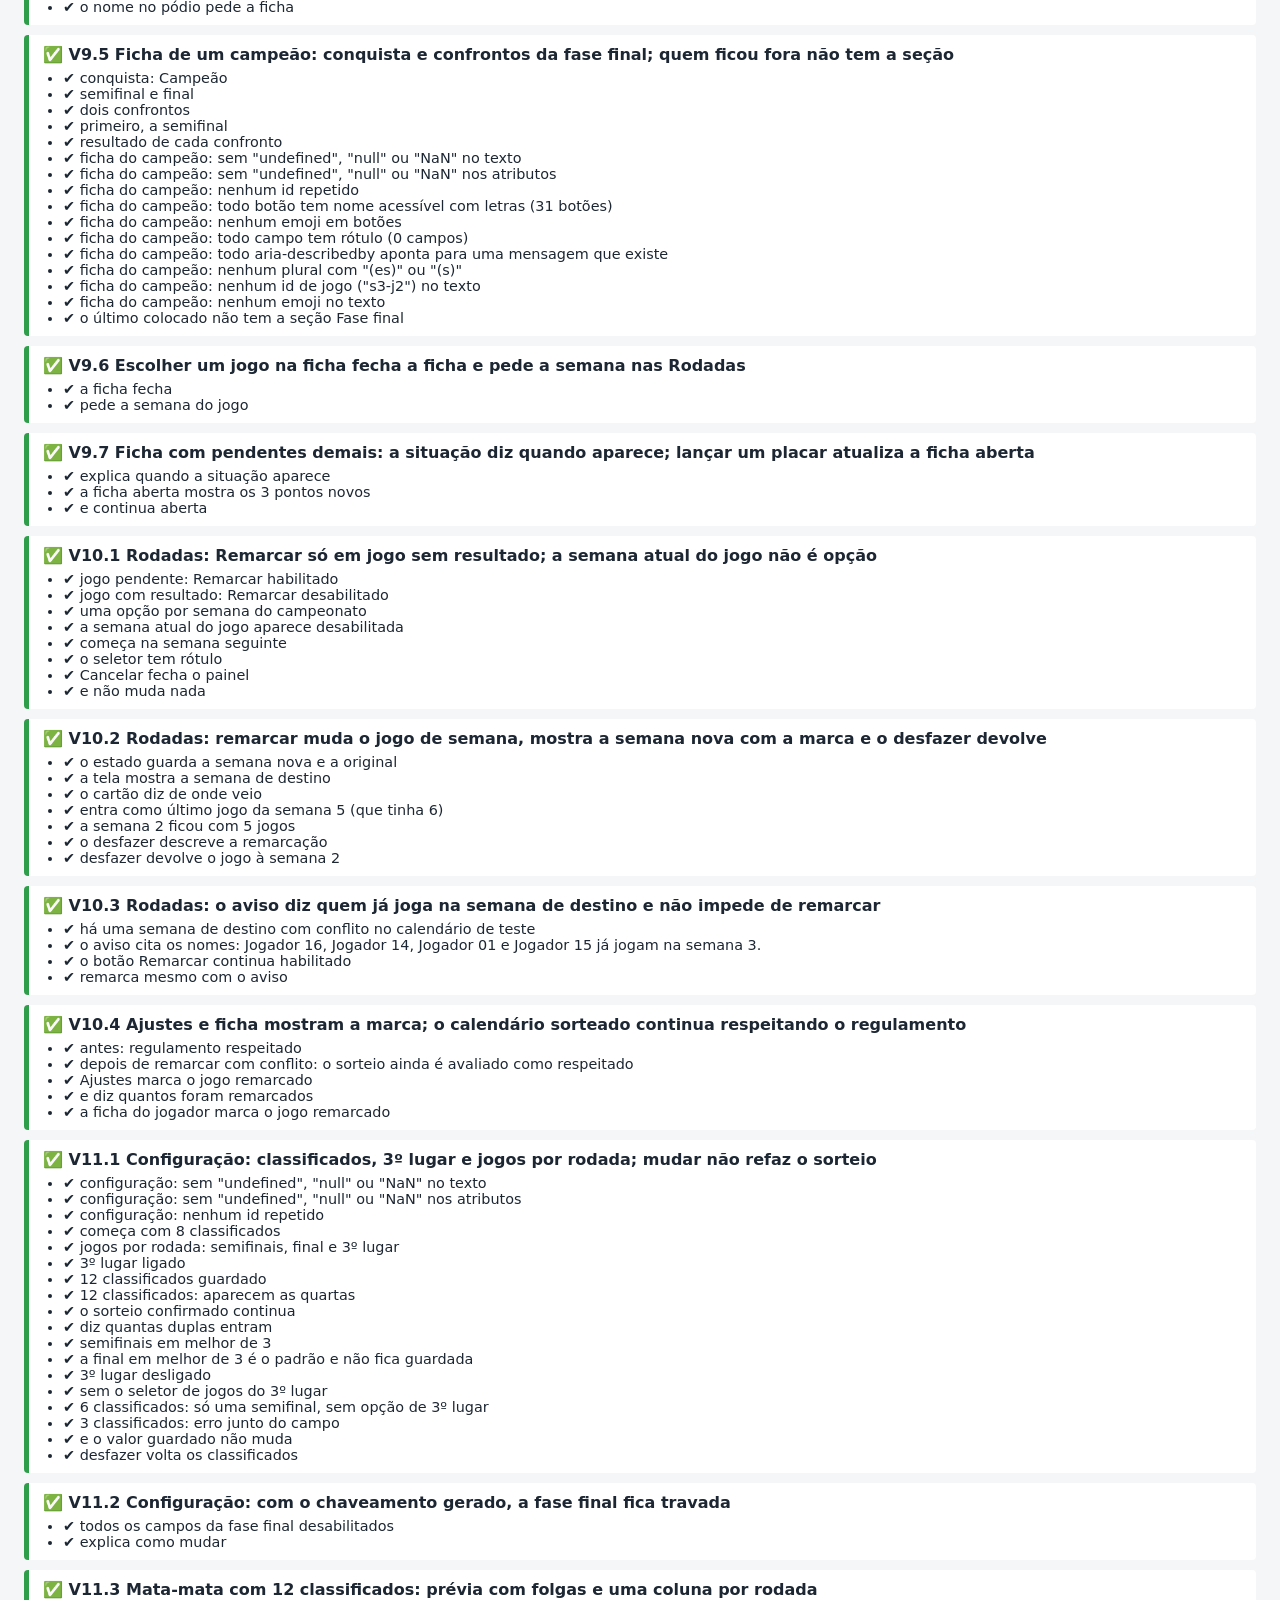
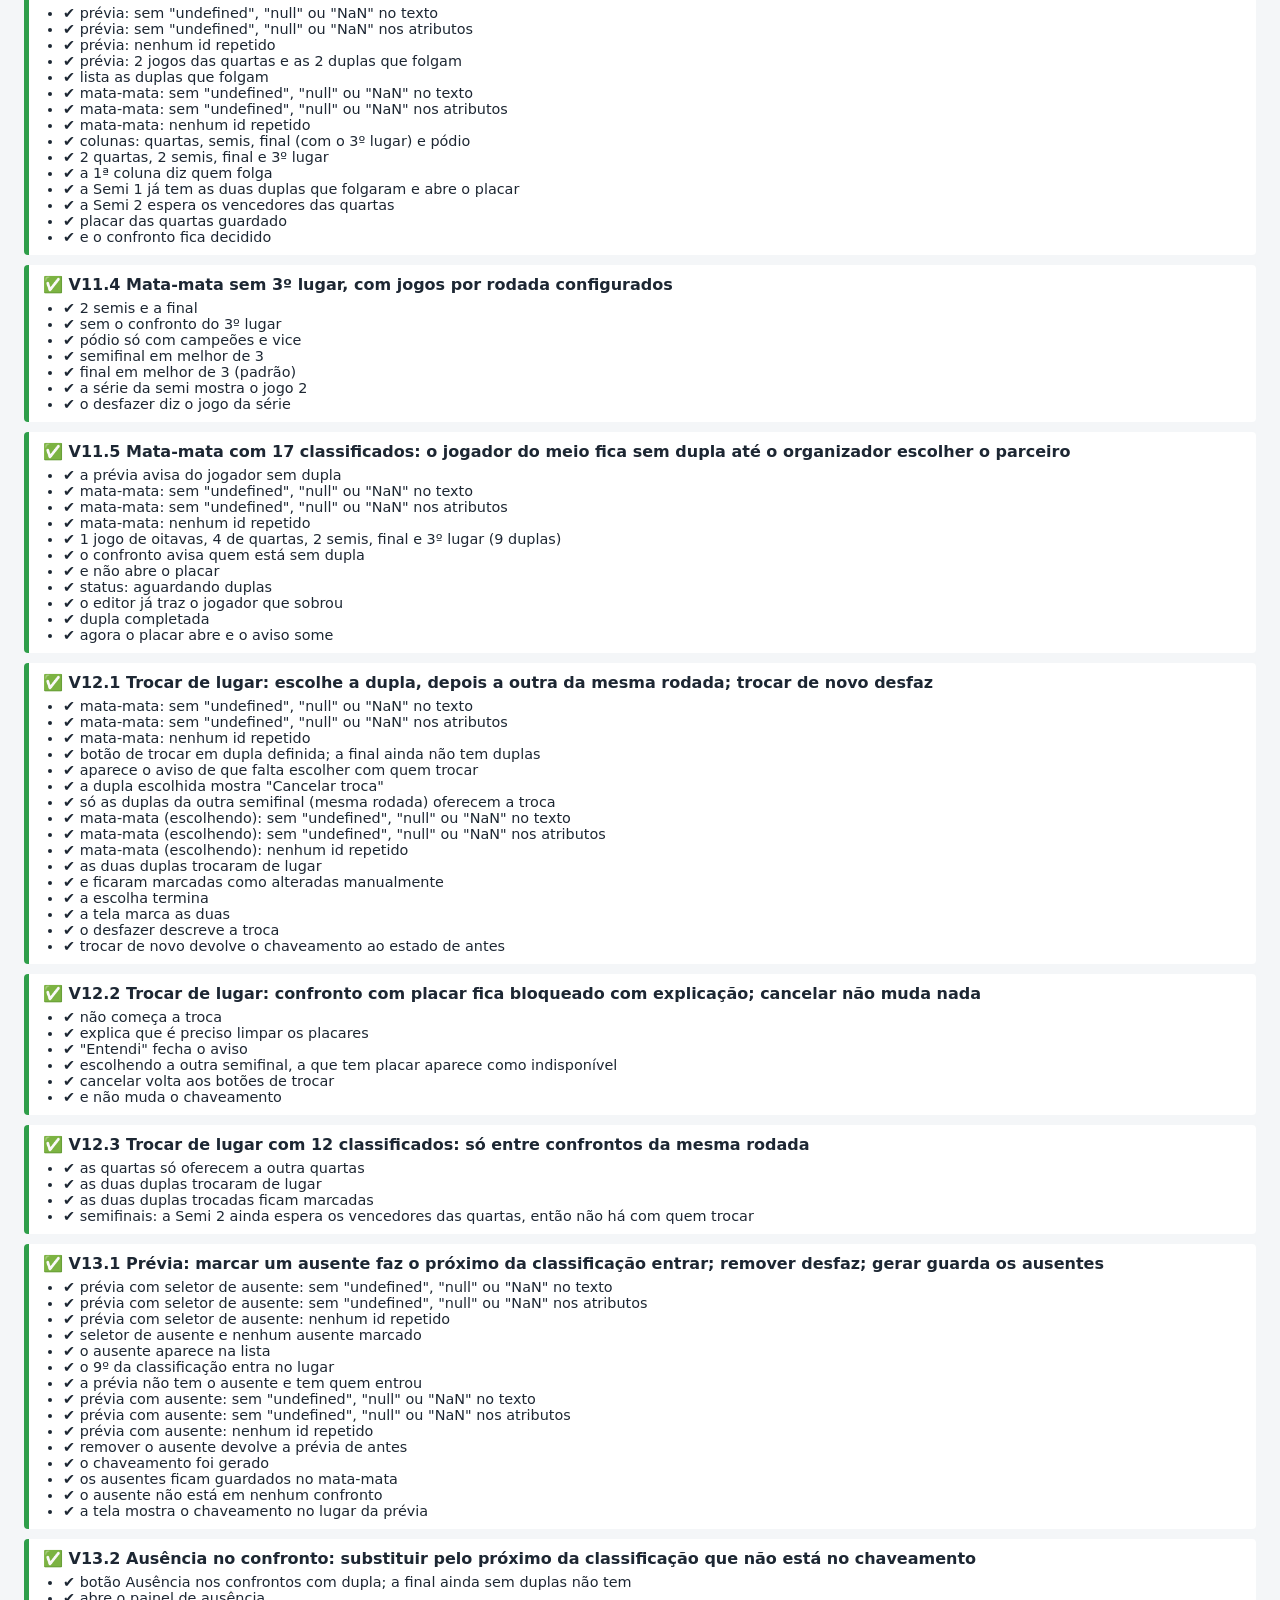
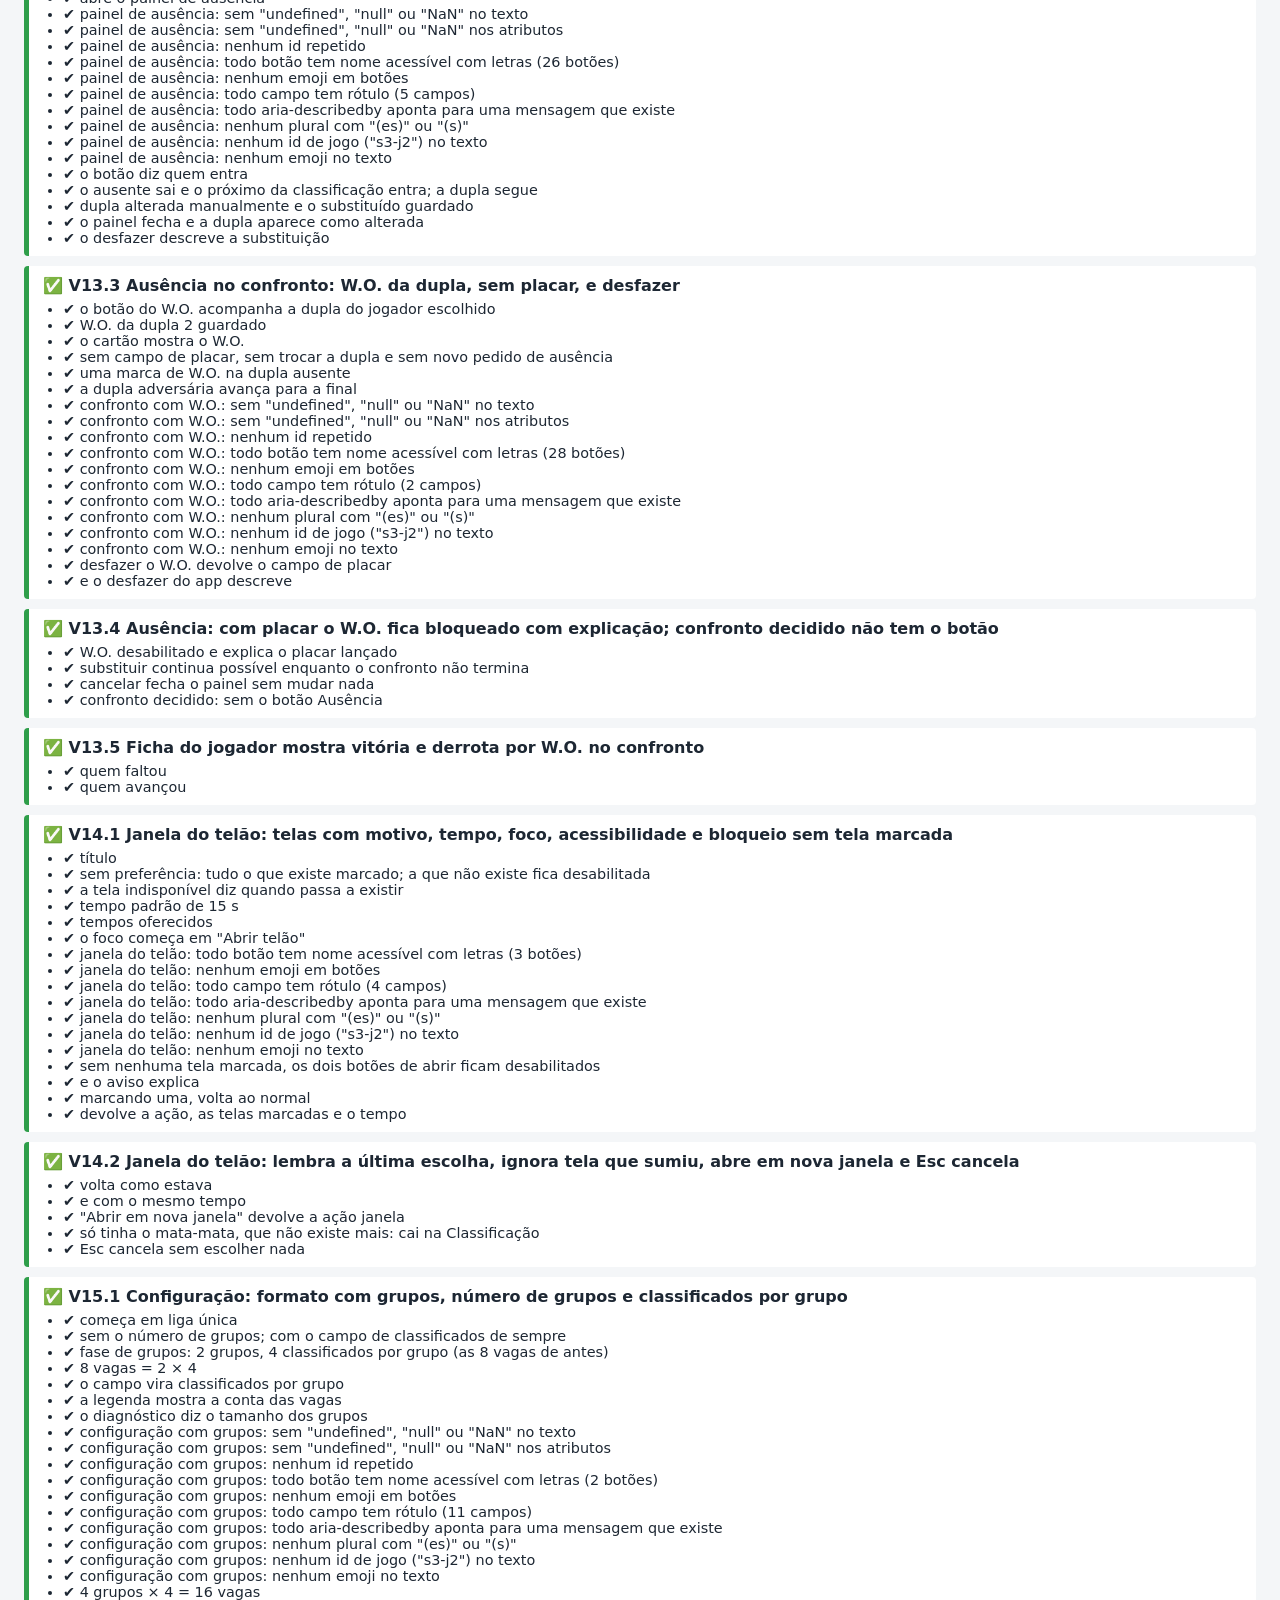
==== commit 1e6cfa2b: "Phase 30: group stage during the season - Classificação: one table per group (group qualifiers highl" ====
--- a/testes-telas.html
+++ b/testes-telas.html
@@ -149,7 +149,8 @@
       const base = () => Regras.baseDosJogadores(estado.atual().campeonato.jogadores);
       function tabelaAtual() {
         const atual = estado.atual();
-        return Regras.classificacaoPorSemana(base(), atual.jogos, atual.desempatesManuais, atual.campeonato.config);
+        const ausentes = (atual.mataMata && atual.mataMata.ausentes) || [];
+        return Regras.classificacaoDaFaseFinal(base(), atual.jogos, atual.desempatesManuais, atual.campeonato.config, ausentes);
       }
       function sincronizarJogadores() {
         nomePorId.clear();
@@ -1692,6 +1693,83 @@
       t.igual(jogadores.querySelectorAll(".lista-jogadores .marca-grupo").length, 32, "cada jogador mostra o grupo, fixo");
     }));
 
+    // ---------- V16: fase de grupos na temporada (Fase 30) ----------
+
+    let calendarioDosGrupos = null; // sorteado uma vez só (~1 s)
+    // Grupos formados (4 × 2 classificados), calendário confirmado e as `semanasLancadas` primeiras com placar.
+    function dadosGruposNaTemporada(semanasLancadas) {
+      const dados = dadosComGrupos();
+      if (!calendarioDosGrupos) {
+        calendarioDosGrupos = Regras.gerarCalendario(dados.campeonato.jogadores,
+          { jogosPorJogador: 6, semanas: 8, semente: SEMENTE, grupos: GRUPOS_4X2 }).calendario;
+      }
+      dados.jogos = Regras.calendarioParaJogos(calendarioDosGrupos);
+      dados.jogos.forEach((j, i) => { if (j.semana <= semanasLancadas) j.resultado = { tipo: "placar", gols1: (i % 3) + 1, gols2: i % 2 }; });
+      dados.campeonato.sorteio = { semente: SEMENTE, confirmado: true };
+      return dados;
+    }
+    const linhasDe = (raiz, id) => [...buscar(raiz, id).rows];
+
+    caso("V16.1 Classificação com grupos: uma tabela por grupo, Situação com as vagas do grupo e semeadura", (t) => {
+      const ctx = criarAppFalso(dadosGruposNaTemporada(7));
+      const raiz = ctx.montar("classificacao");
+      t.verdadeiro(raiz.querySelector(".tabela-rolagem").hidden && !buscar(raiz, "classificacao-grupos").hidden, "a tabela única some; aparecem as dos grupos");
+      t.igual([...raiz.querySelectorAll(".classificacao-grupo")].map((s) => s.id), ["A", "B", "C", "D"].map((g) => `classificacao-grupo-${g}`), "uma tabela por grupo");
+      for (const g of ["A", "B", "C", "D"]) {
+        const linhas = linhasDe(raiz, `corpo-grupo-${g}`);
+        t.igual([linhas.length, linhas.filter((tr) => tr.classList.contains("classificado")).length], [8, 2], `Grupo ${g}: 8 jogadores, 2 em verde`);
+        t.verdadeiro(linhas.every((tr) => tr.querySelector("td.col-situacao")), `Grupo ${g}: coluna Situação (poucos jogos pendentes no grupo)`);
+      }
+      t.igual(texto(raiz, "legenda-vagas"), "Os 2 primeiros de cada grupo vão para a fase final", "legenda das vagas");
+      const semeadura = linhasDe(raiz, "corpo-semeadura");
+      t.igual(semeadura.length, 8, "semeadura com os 8 classificados");
+      const lista = ctx.tabelaAtual();
+      t.igual(semeadura.map((tr) => tr.id), lista.filter((l) => l.classificado).map((l) => `semeadura-${l.id}`), "na ordem da semeadura das regras");
+      t.verdadeiro(/^\dº do Grupo [A-D]$/.test(semeadura[0].cells[2].textContent), "cada um com a posição e o grupo");
+      verificarLimpeza(t, raiz, "classificação com grupos");
+      verificarAcessibilidade(t, raiz, "classificação com grupos");
+      mudarCampo(buscar(raiz, "select-semana-classificacao"), "3");
+      t.verdadeiro(!raiz.querySelector("#classificacao-grupos td.col-situacao") && texto(raiz, "rotulo-classificacao") === "após a semana 3", "após a semana 3: sem Situação");
+    });
+
+    caso("V16.2 Classificação com grupos: Situação indisponível por grupo e desempate na semeadura", (t) => {
+      // Semana 1 toda em 1×0: os vencedores ficam iguais em tudo, dentro do grupo e entre os grupos.
+      const dados = dadosGruposNaTemporada(1);
+      dados.jogos.forEach((j) => { if (j.resultado) j.resultado = { tipo: "placar", gols1: 1, gols2: 0 }; });
+      const ctx = criarAppFalso(dados);
+      const raiz = ctx.montar("classificacao");
+      t.verdadeiro(!raiz.querySelector("td.col-situacao"), "semana 1: sem Situação em nenhum grupo");
+      t.verdadeiro(texto(raiz, "classificacao-grupo-A").includes("jogos do grupo (faltam "), "cada grupo explica quando a Situação aparece");
+      const botao = raiz.querySelector("#corpo-semeadura button[id^='semeadura-desempate-'][id$='-desce']:not(:disabled)");
+      t.verdadeiro(botao, "há empate na semeadura com as setas");
+      if (!botao) return;
+      const id = botao.id.replace("semeadura-desempate-", "").replace("-desce", "");
+      const antes = ctx.tabelaAtual().filter((l) => l.classificado).map((l) => l.id);
+      botao.click();
+      const depois = ctx.tabelaAtual().filter((l) => l.classificado).map((l) => l.id);
+      t.igual(depois.indexOf(id), antes.indexOf(id) + 1, "descer na semeadura muda a ordem dos classificados");
+      t.verdadeiro(ctx.estado.atual().desempatesManuais.length >= 1, "a ordem fica guardada nos desempates manuais");
+      verificarLimpeza(t, raiz, "classificação com grupos (semana 1)");
+    });
+
+    caso("V16.3 Rodadas e ficha com grupos: classificados de cada grupo e posição no grupo", (t) => {
+      const ctx = criarAppFalso(dadosGruposNaTemporada(7));
+      const rodadas = ctx.montar("rodadas");
+      const ficha = ctx.montar("ficha");
+      t.igual([...rodadas.querySelectorAll(".top-grupo")].map((d) => d.id), ["A", "B", "C", "D"].map((g) => `top-grupo-${g}`), "painel com um quadro por grupo");
+      t.verdadeiro([...rodadas.querySelectorAll(".top-grupo tbody")].every((tb) => tb.rows.length === 3 && tb.querySelectorAll("tr.classificado").length === 2),
+        "cada grupo: os 2 classificados e o 1º de fora");
+      const cartoes = [...rodadas.querySelectorAll("article.jogo")];
+      t.verdadeiro(cartoes.length > 0 && cartoes.every((c) => /^Grupo [A-D]$/.test(c.querySelector(".jogo-topo .marca-grupo").textContent)), "cada cartão de jogo mostra o grupo");
+      verificarLimpeza(t, rodadas, "rodadas com grupos");
+      rodadas.querySelector(".top-grupo .nome-jogador-btn").click();
+      t.verdadeiro(/^\dº no Grupo A$/.test(texto(ficha, "ficha-posicao")), `ficha: posição no grupo (${texto(ficha, "ficha-posicao")})`);
+      t.verdadeiro(texto(ficha, "ficha-subtitulo").includes("classificados do Grupo A"), "ficha: dentro ou fora dos classificados do grupo");
+      t.verdadeiro(ficha.textContent.includes("Situação no Grupo A (2 vagas)"), "ficha: situação para as vagas do grupo");
+      verificarLimpeza(t, ficha, "ficha com grupos");
+      ficha.querySelector("dialog").close();
+    });
+
     // ---------- execução e relatório ----------
 
     // Um caso pode ser assíncrono (ex.: esperar o "close" da ficha): os casos rodam um de cada vez.
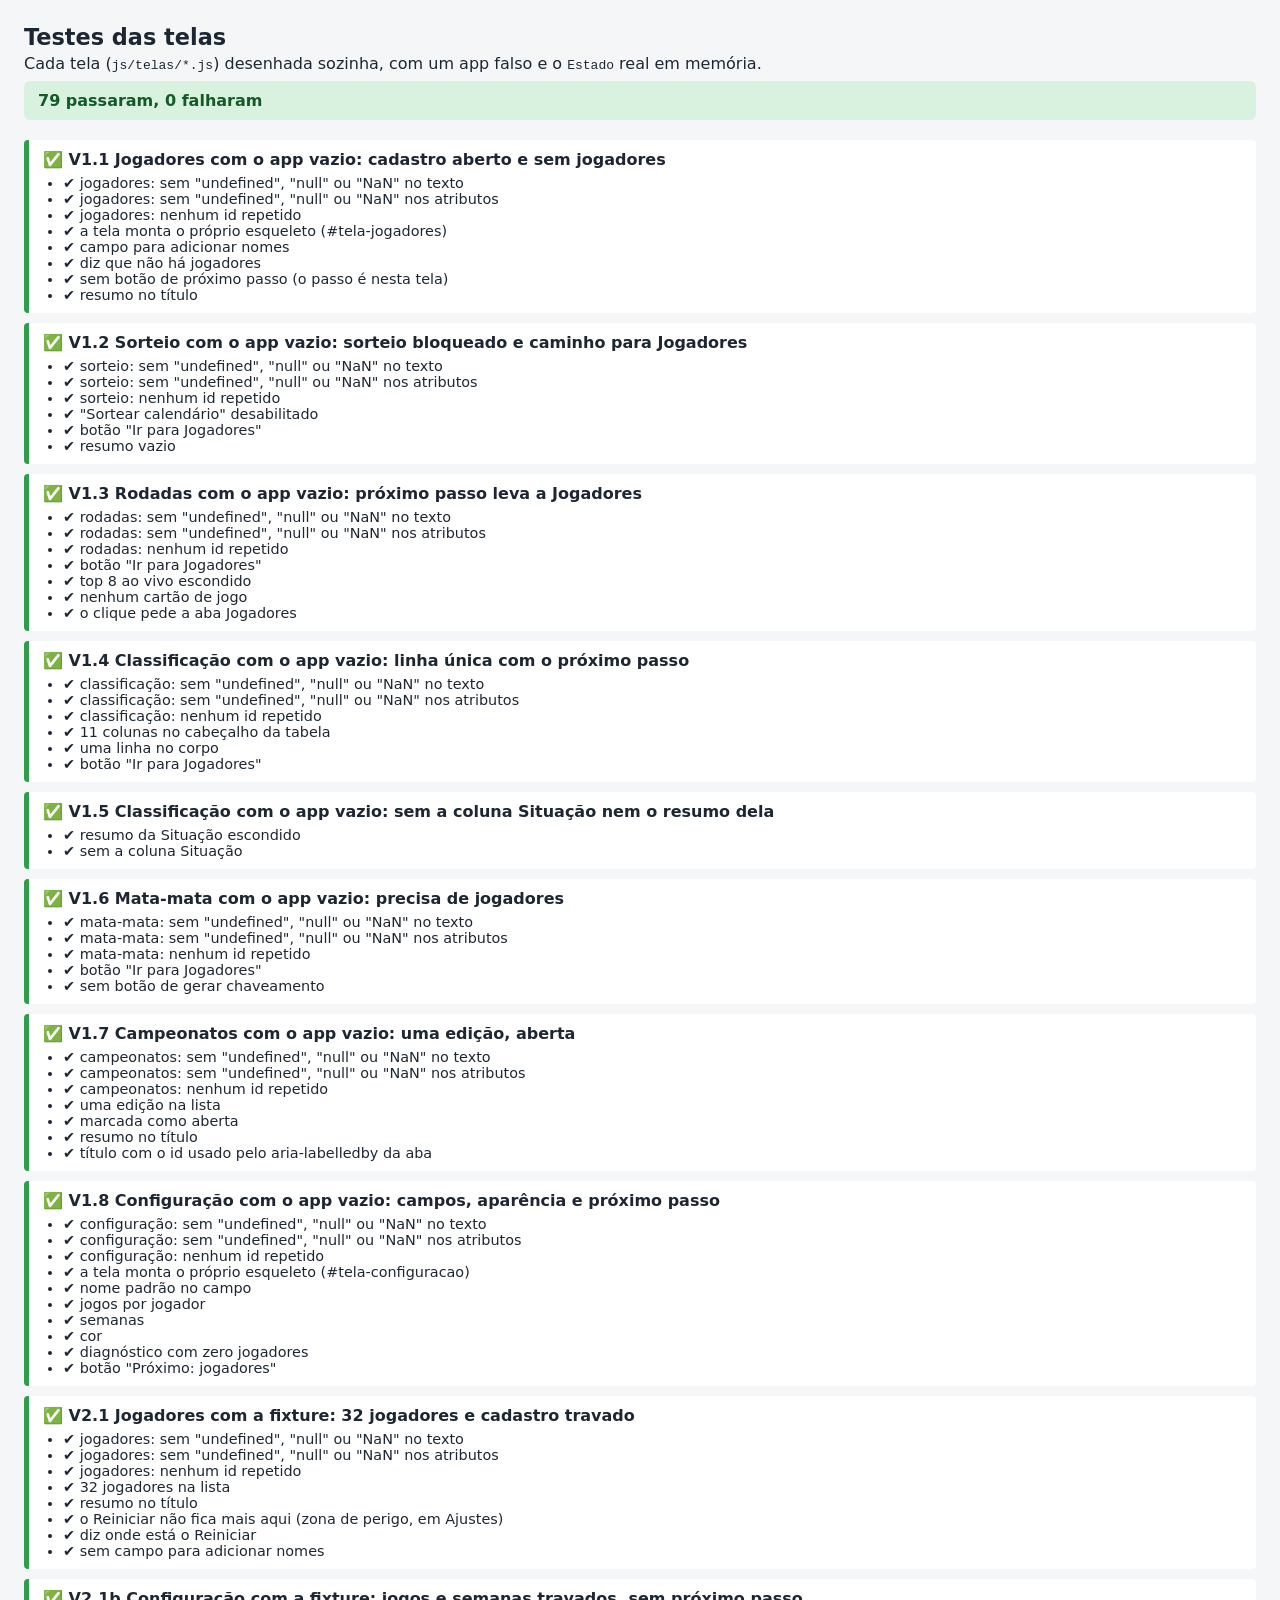
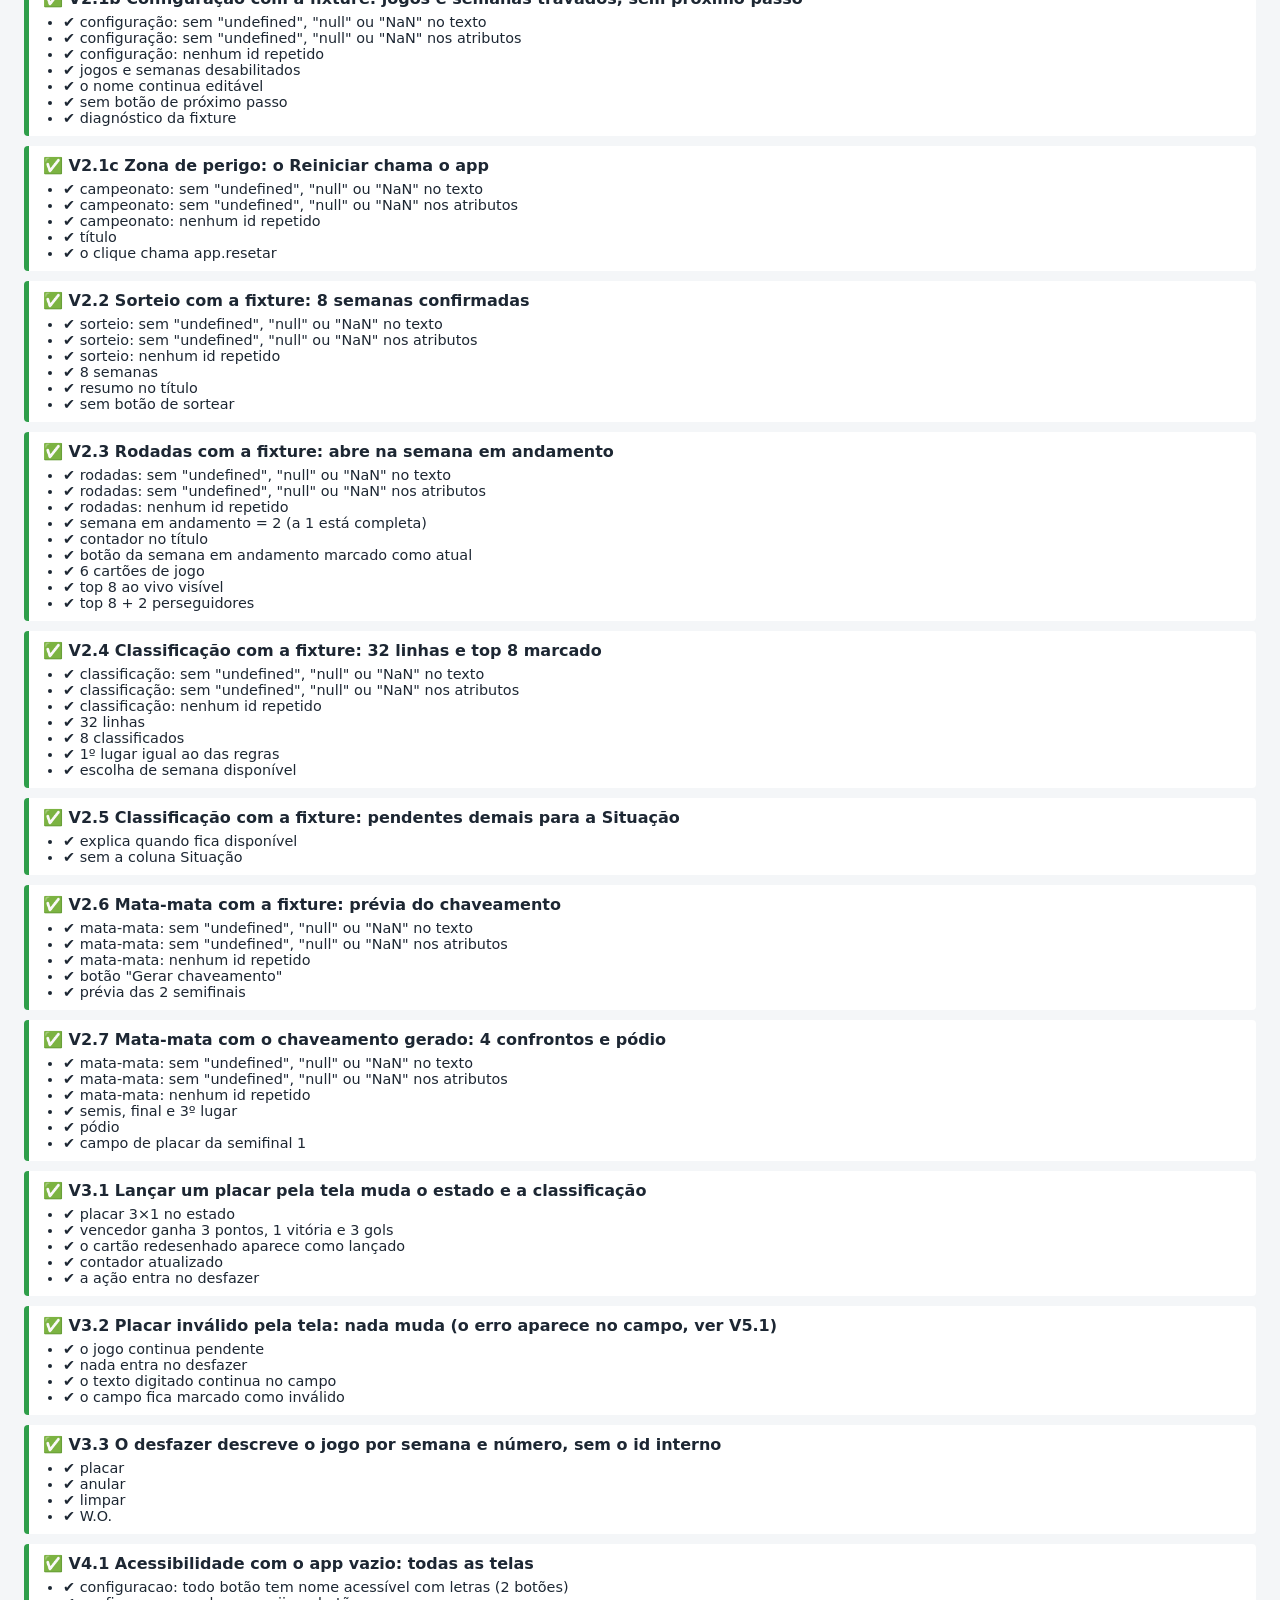
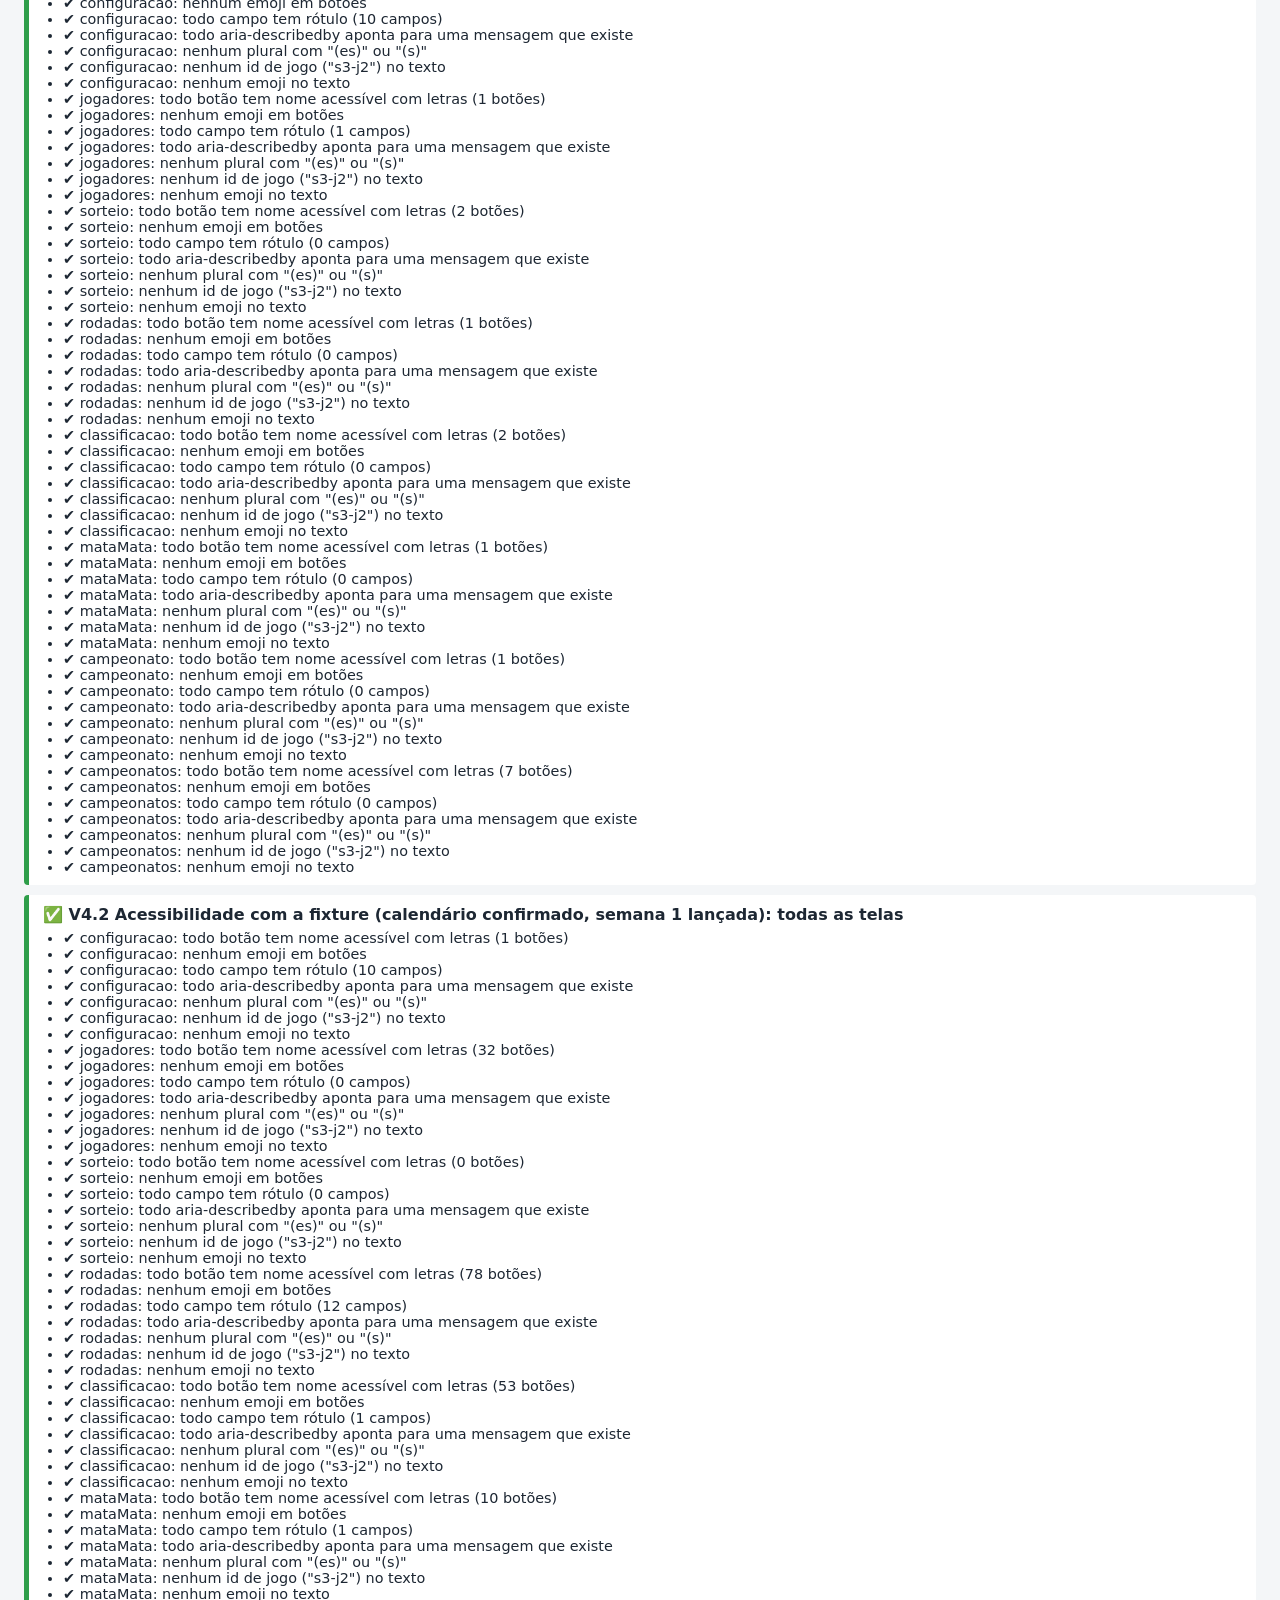
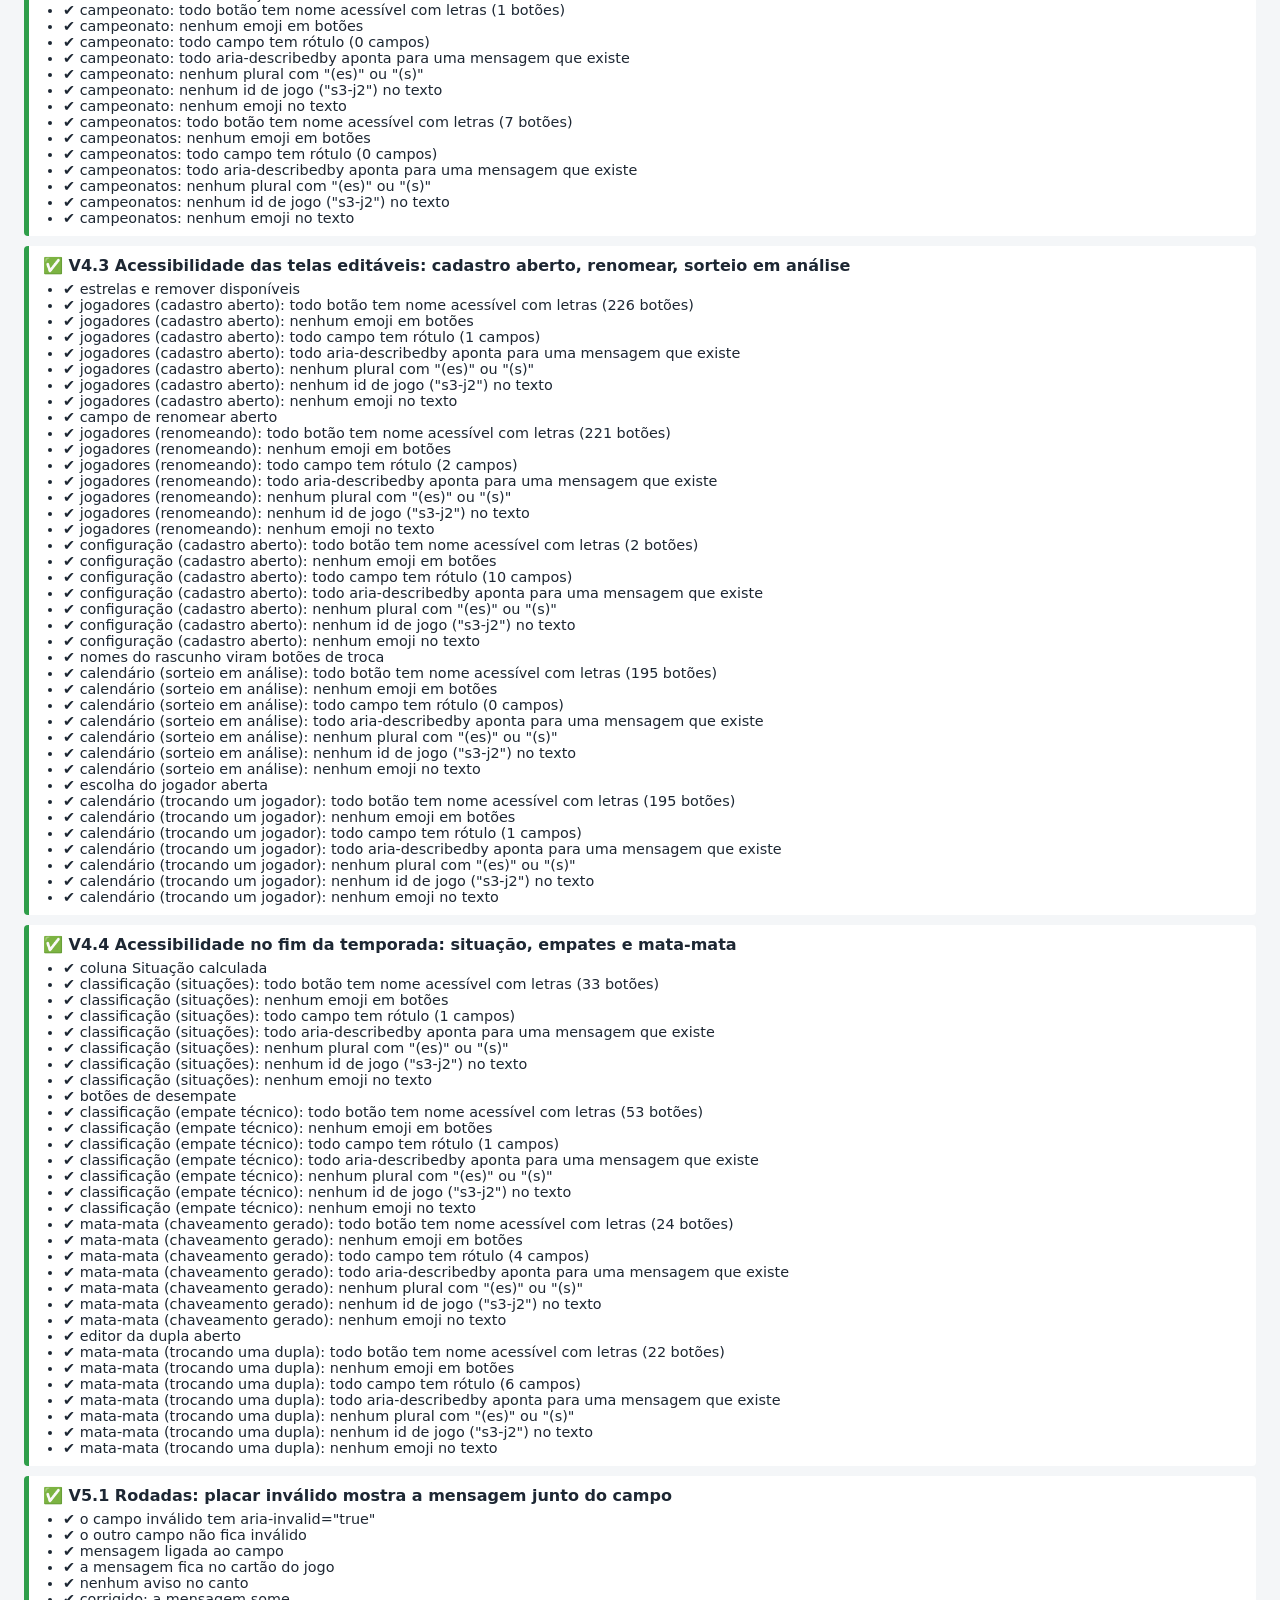
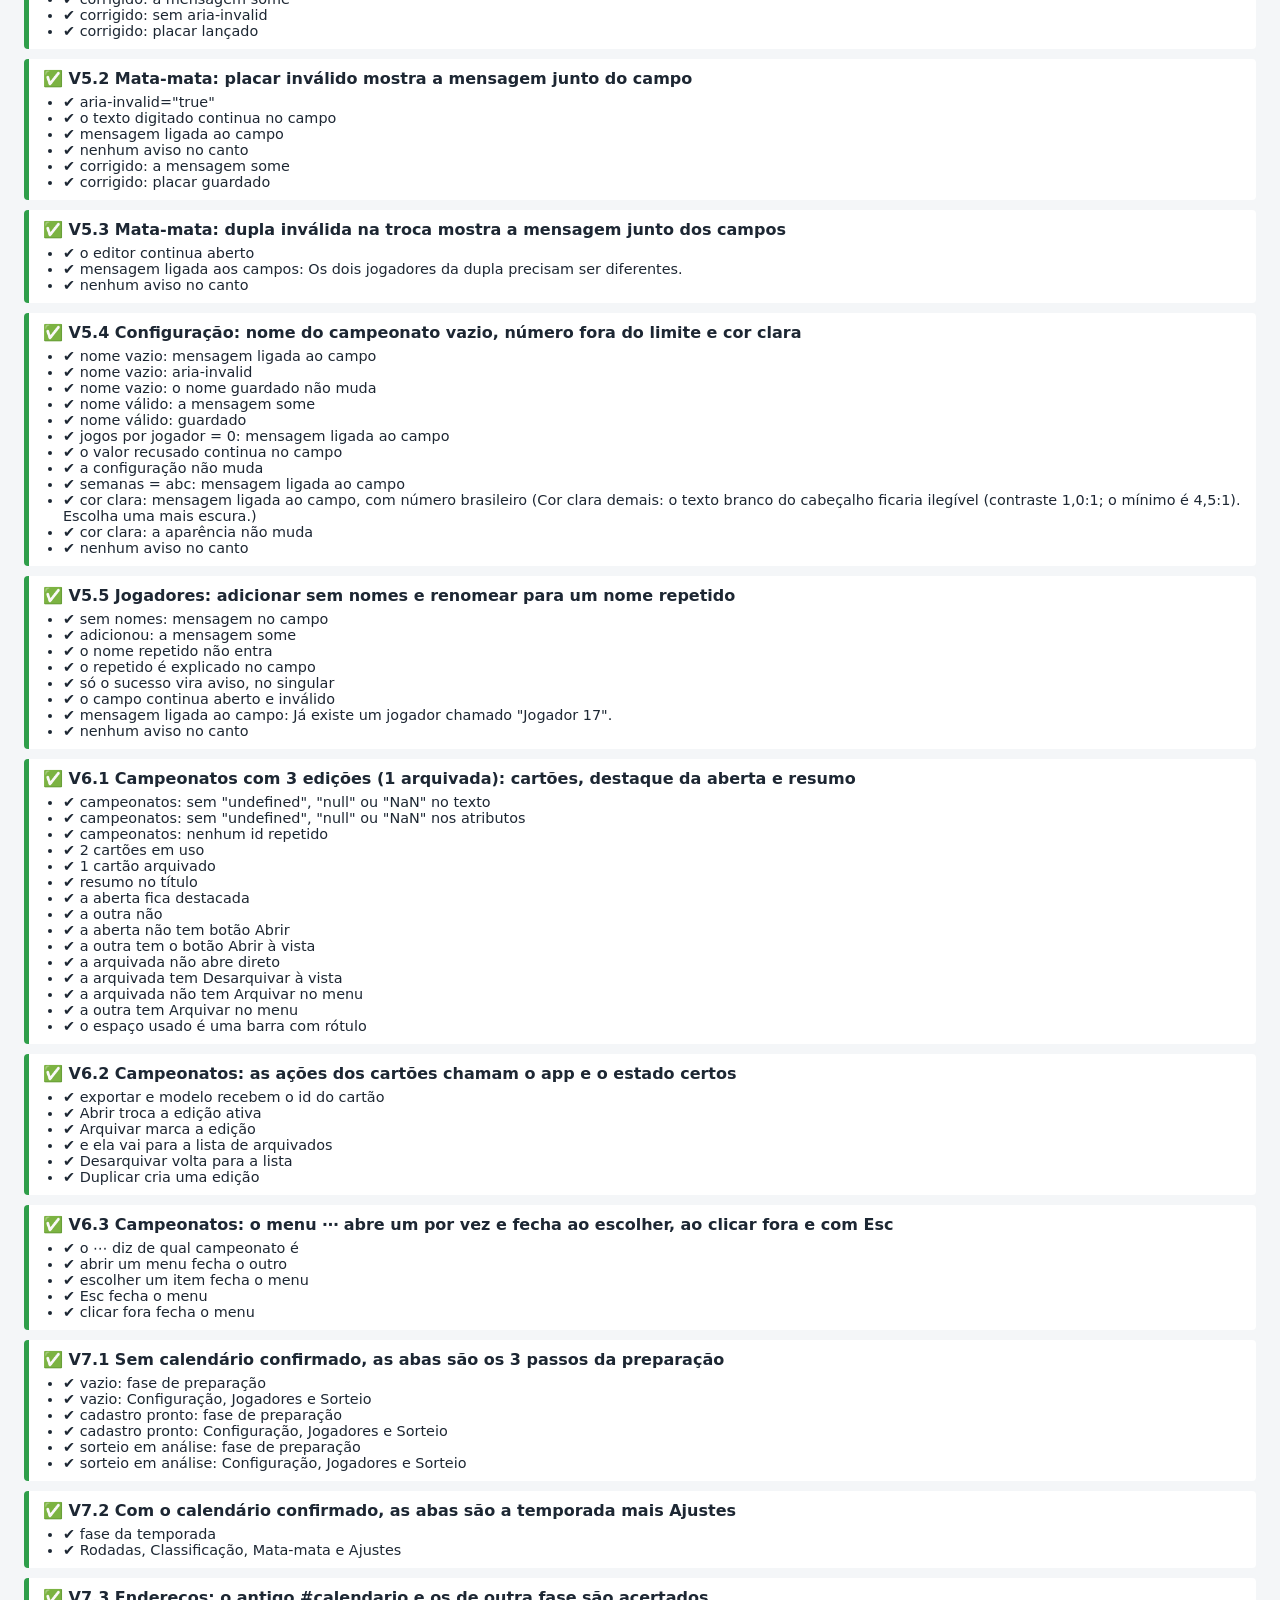
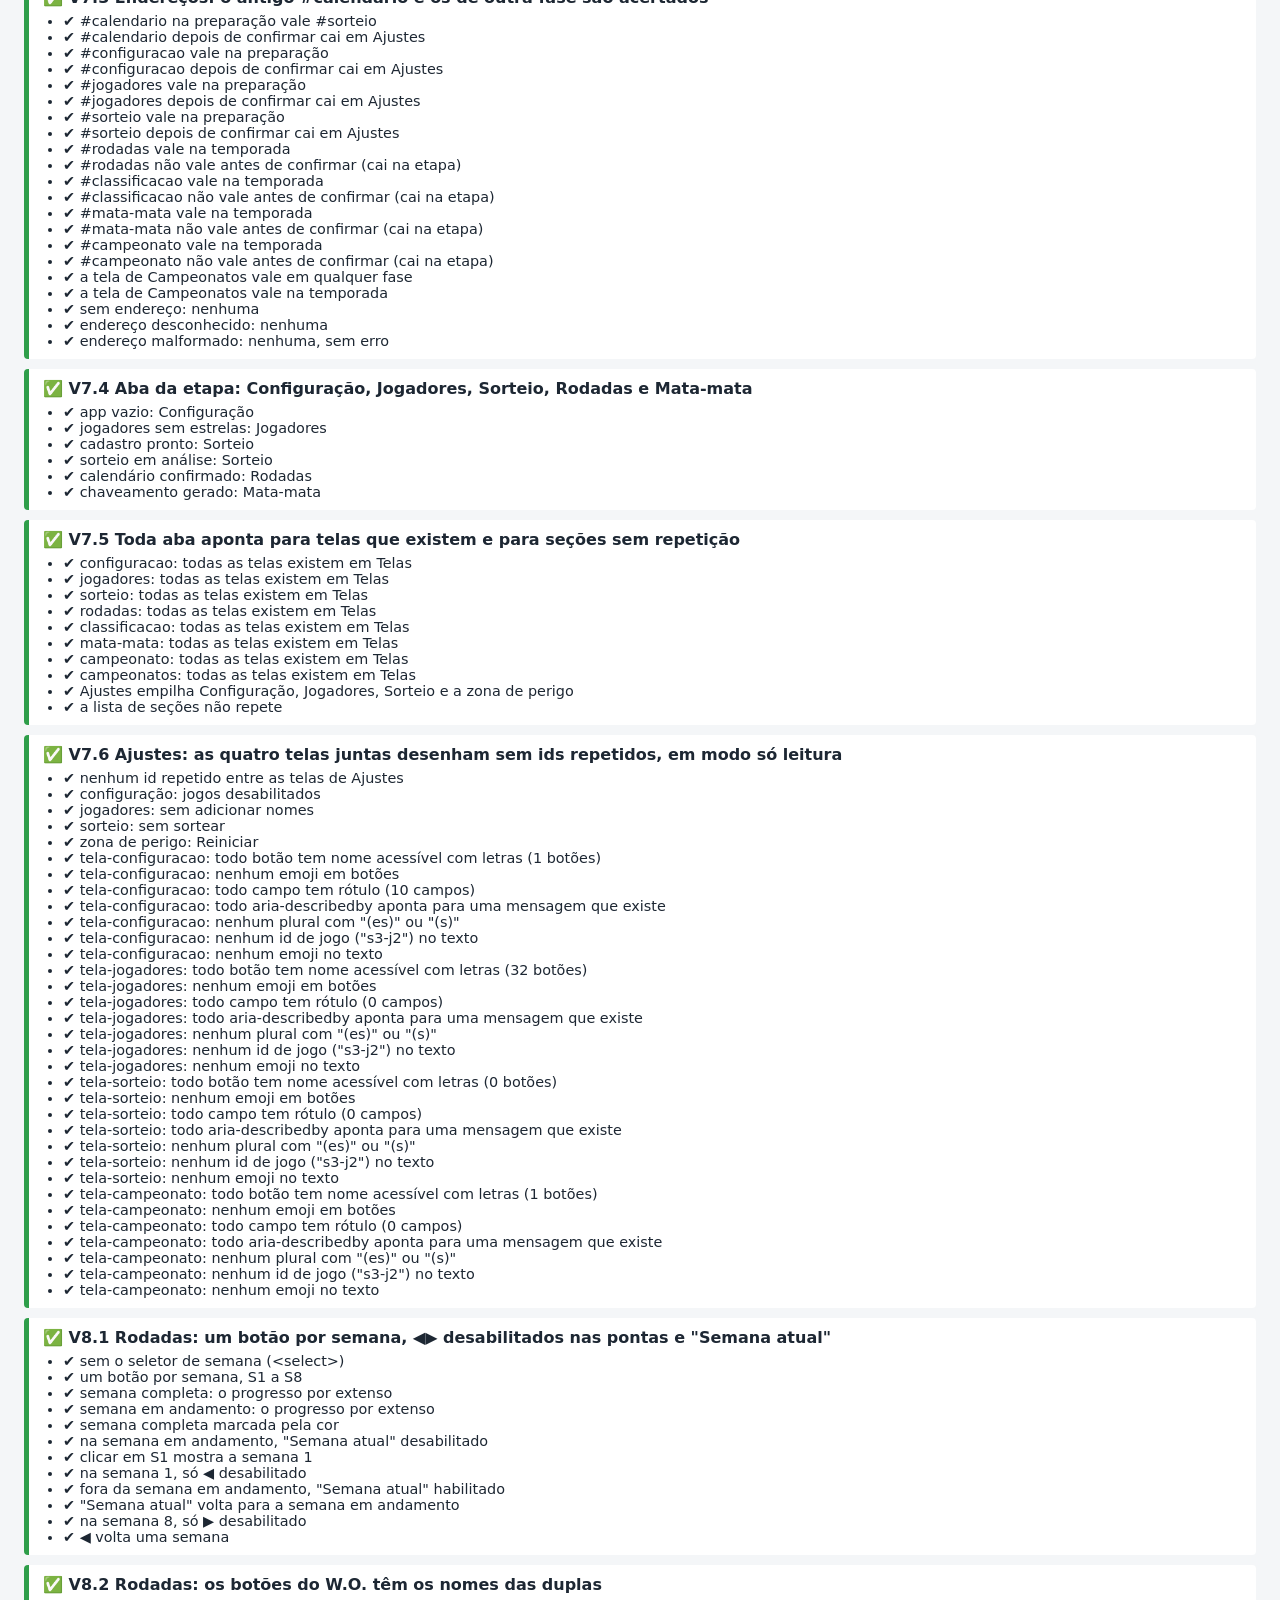
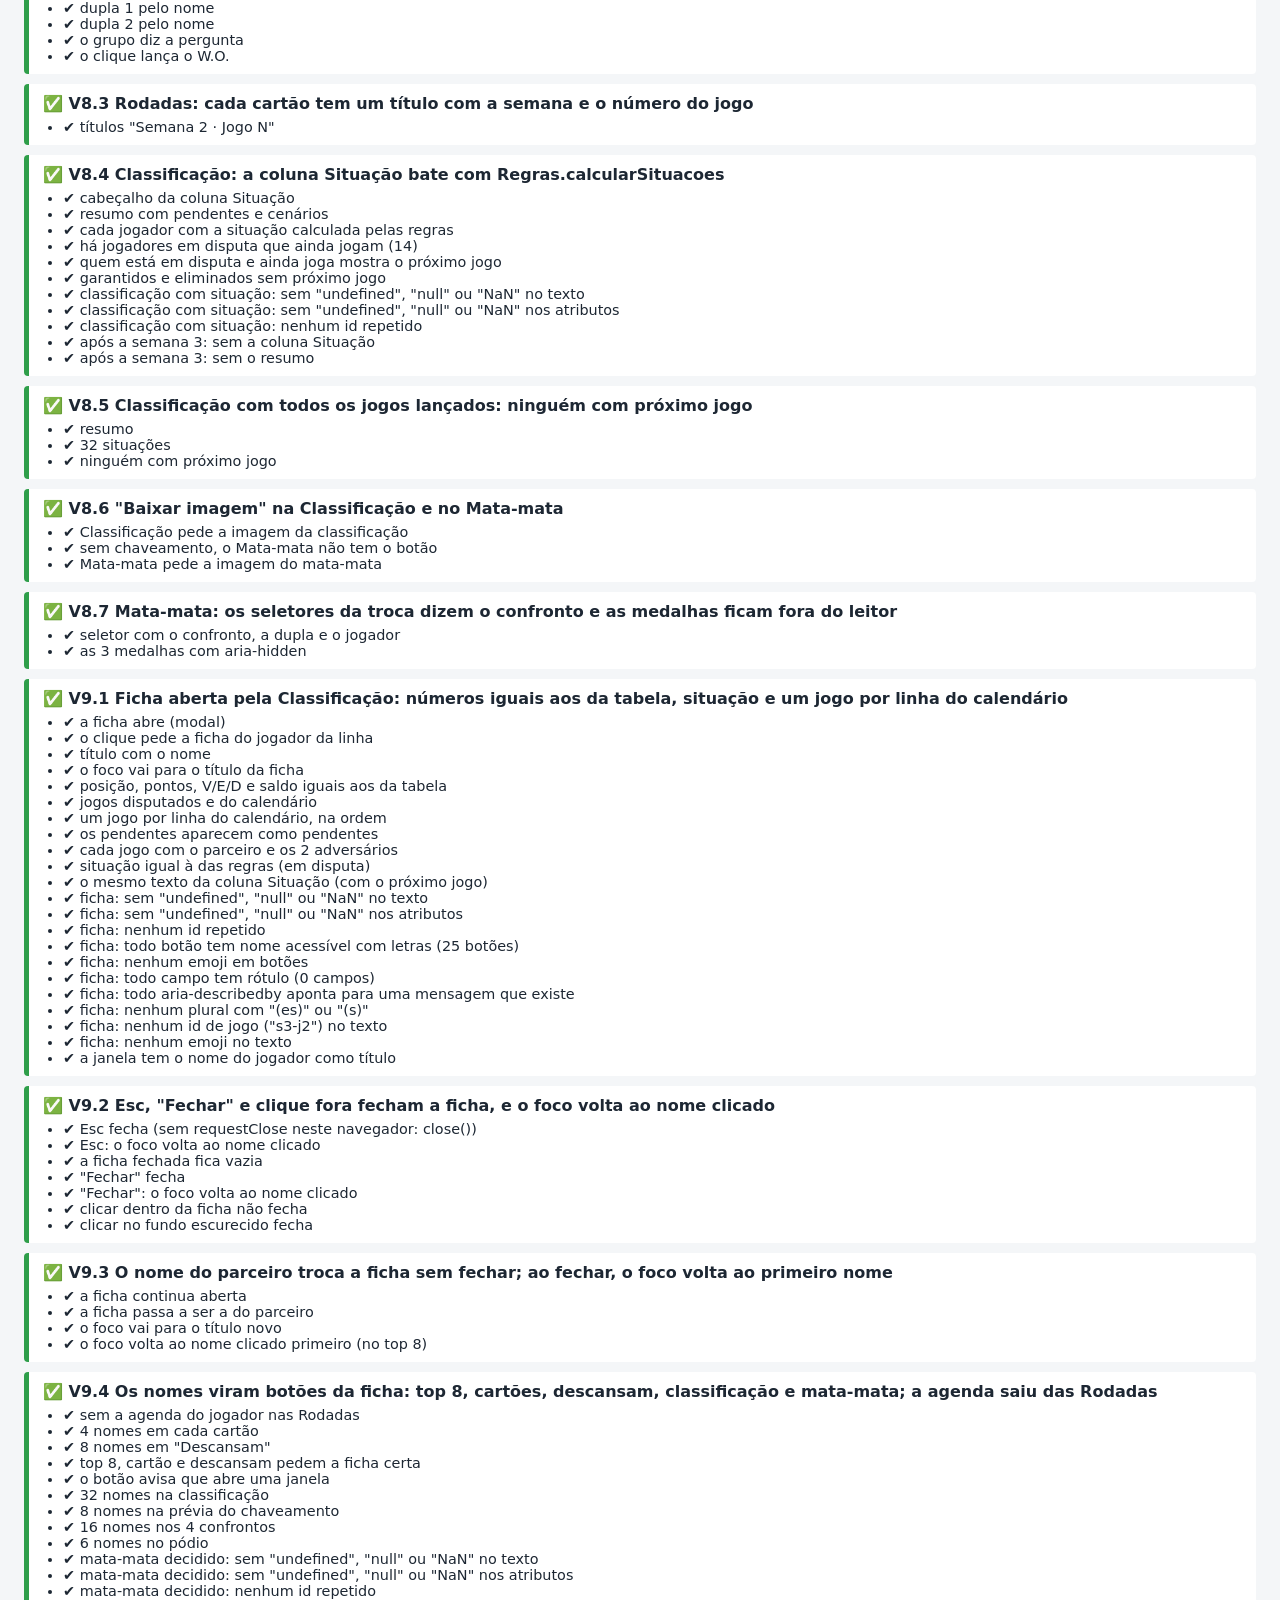
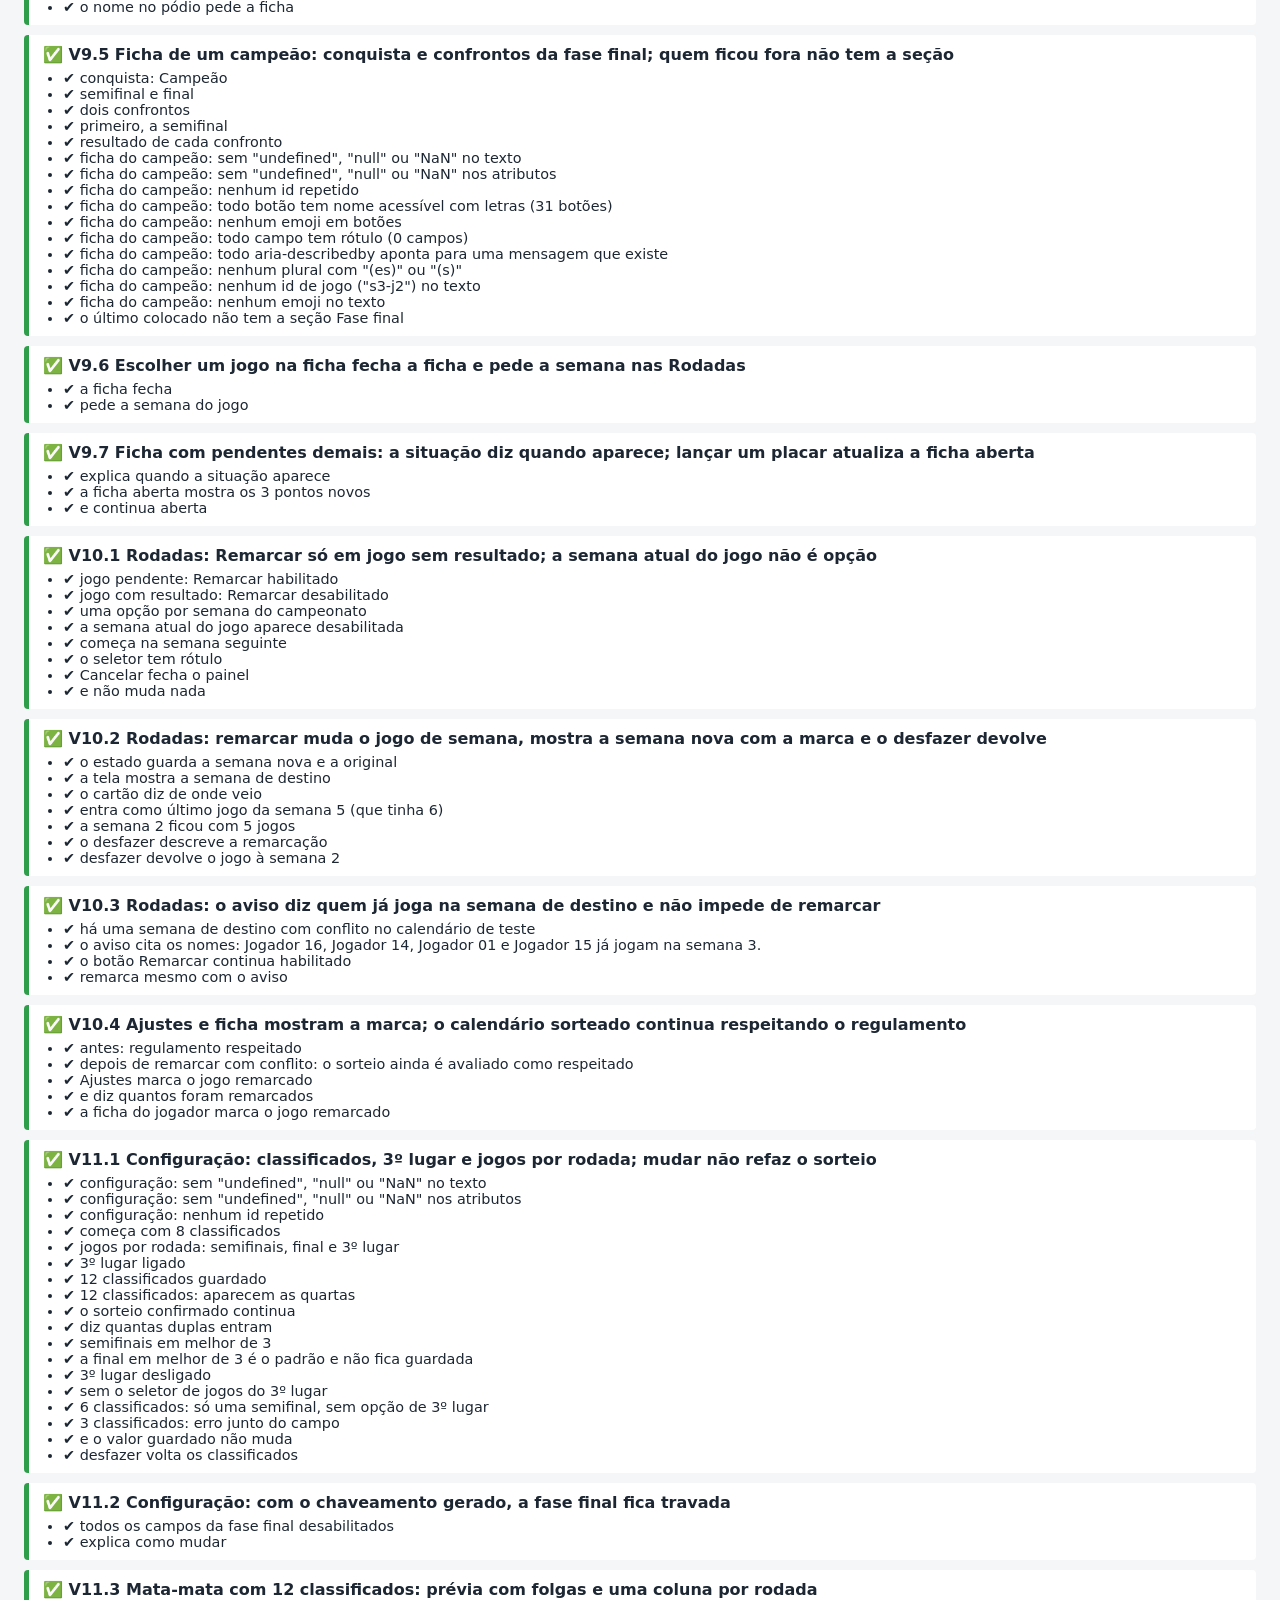
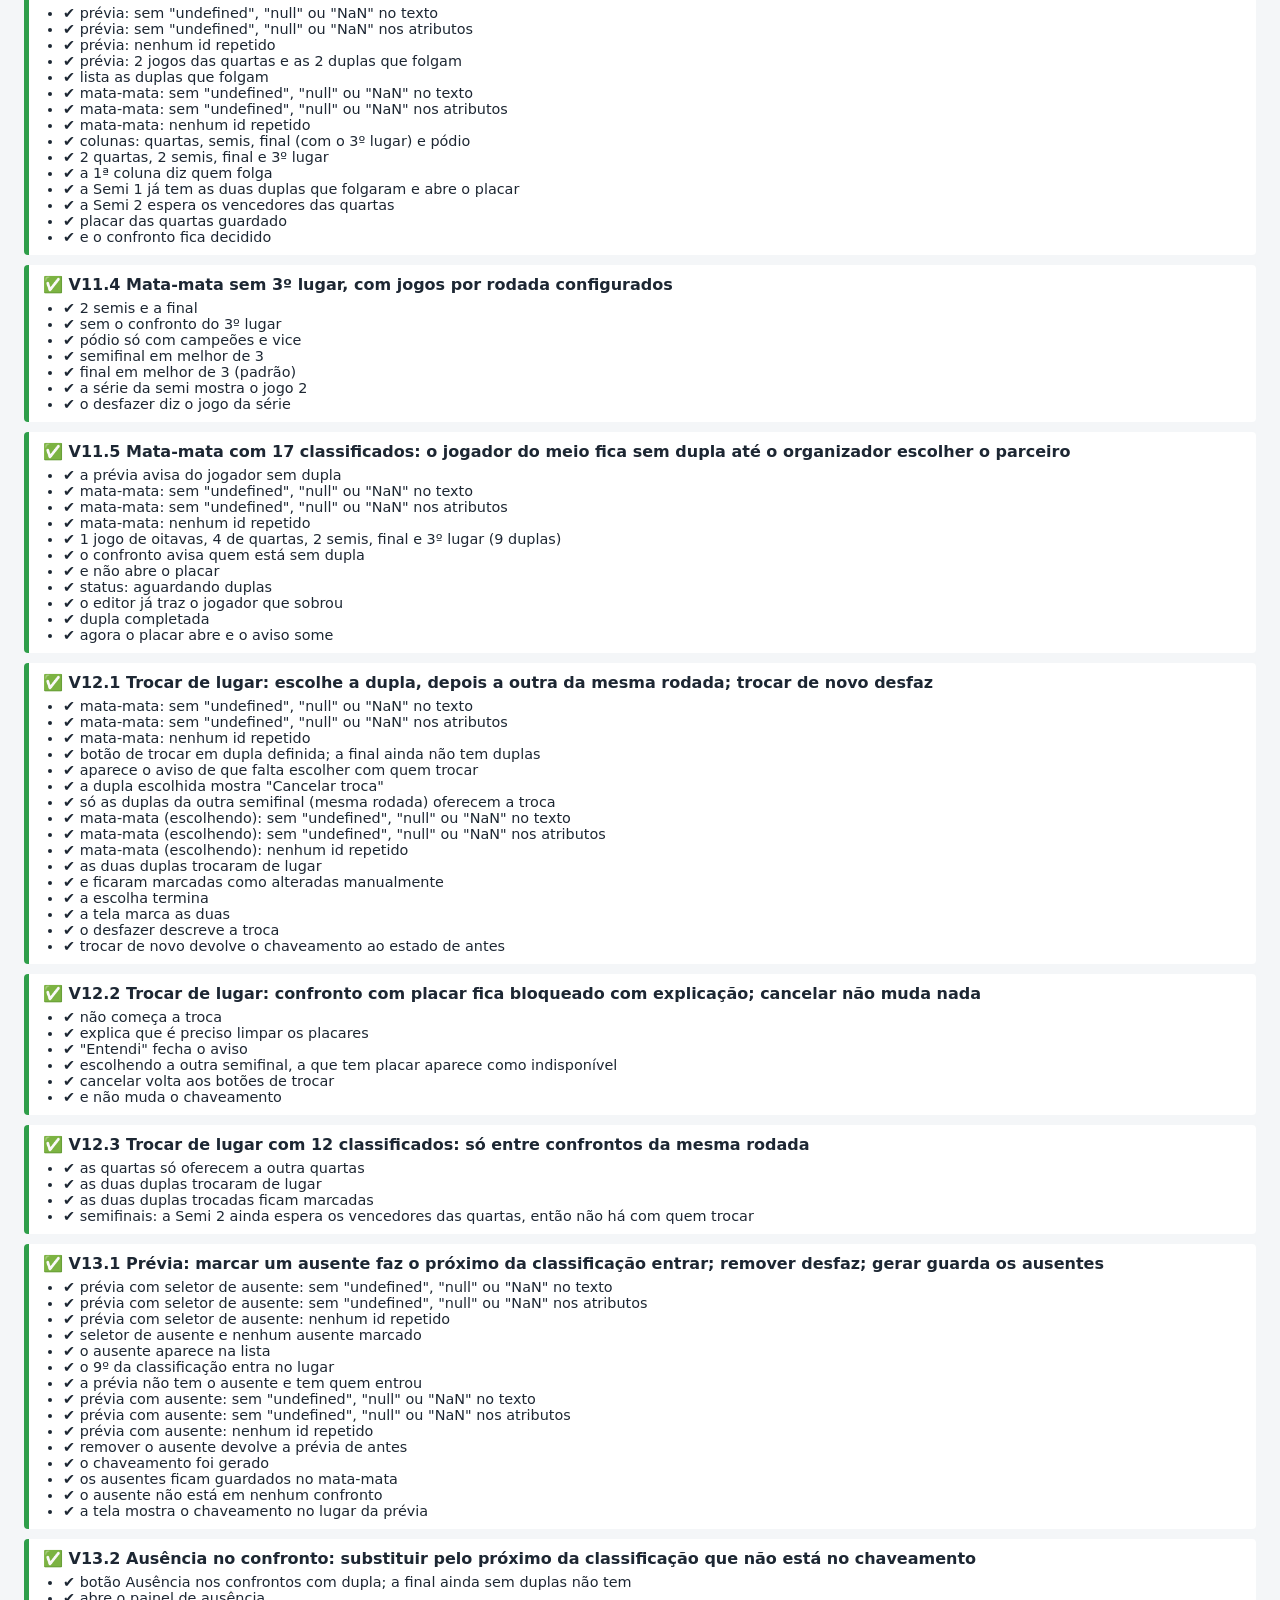
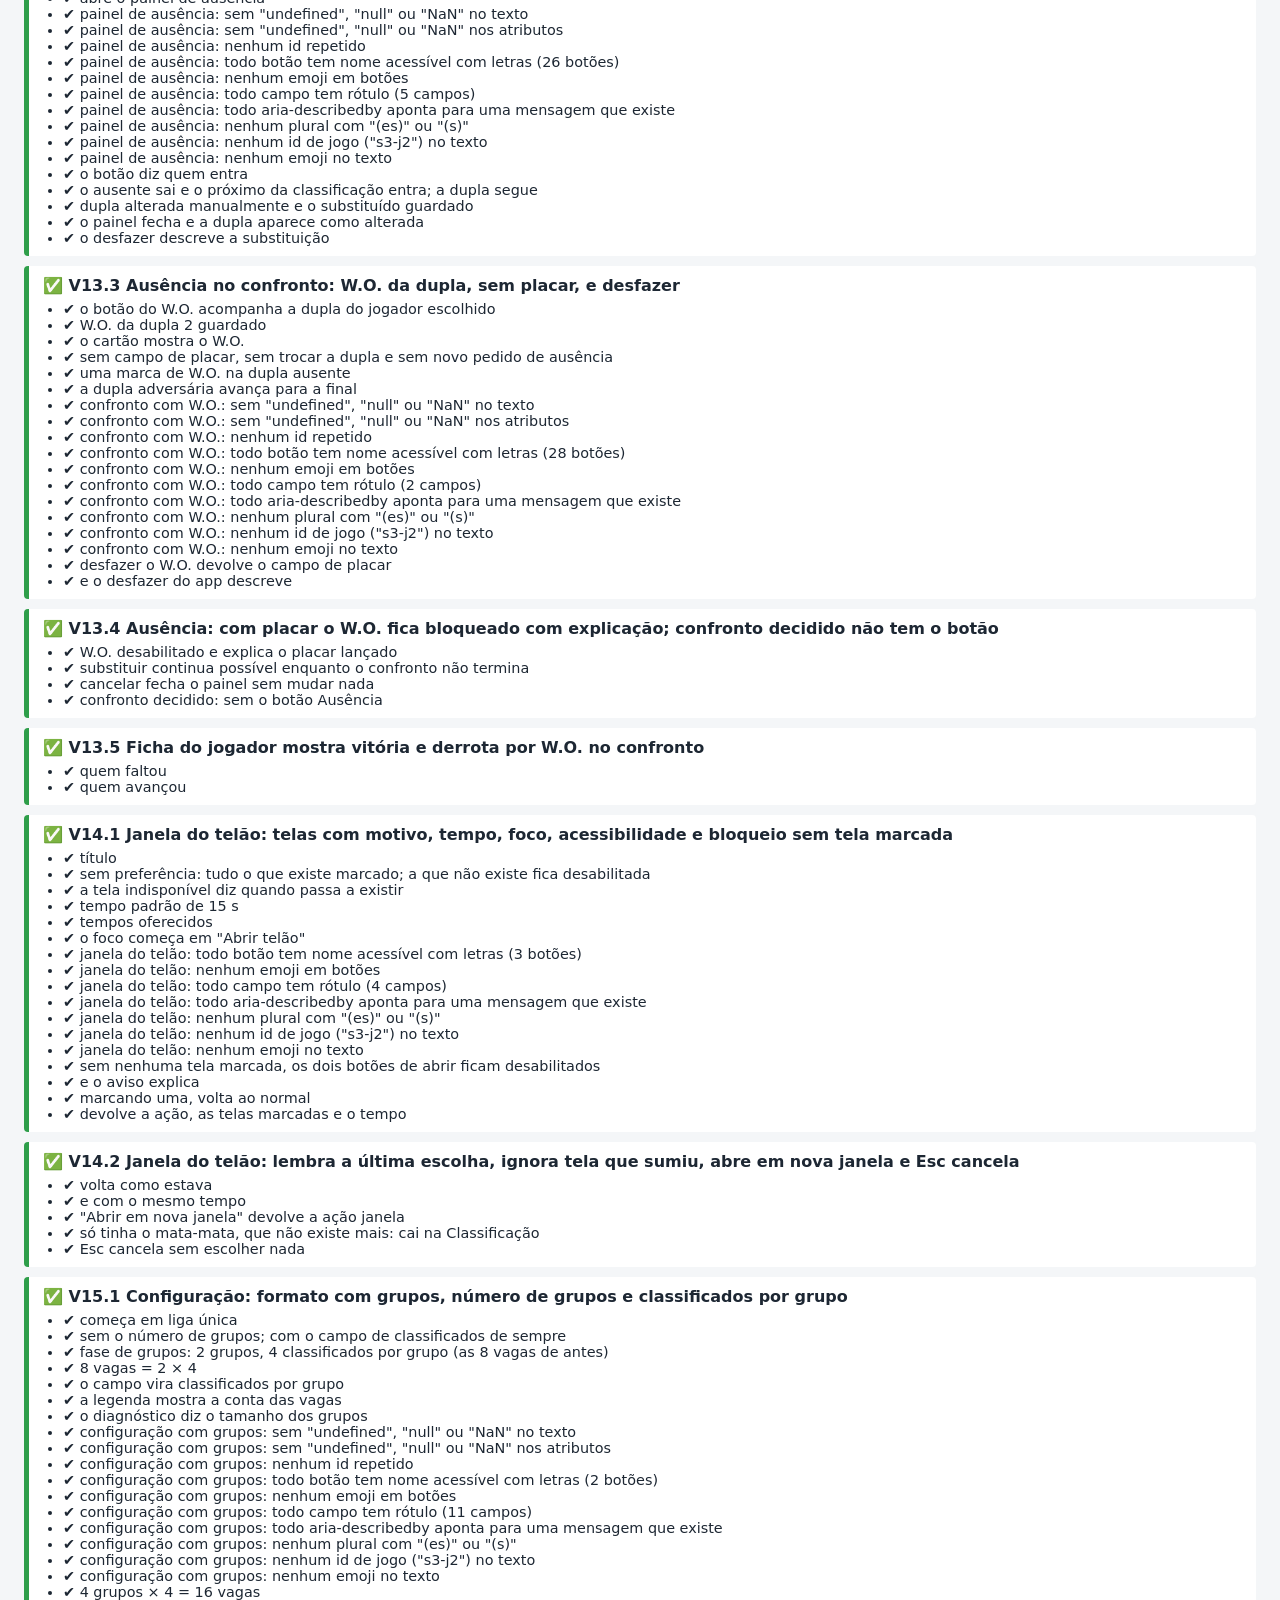
==== commit 96826101: "Phase 31: group stage in the knockout stage, images and TV mode - Mata-mata: preview and bracket fro" ====
--- a/testes-telas.html
+++ b/testes-telas.html
@@ -1770,6 +1770,40 @@
       ficha.querySelector("dialog").close();
     });
 
+    caso("V16.4 Mata-mata com grupos: prévia pela semeadura, ausente substituído pelo próximo do grupo", (t) => aceitandoConfirmacoes(async () => {
+      const ctx = criarAppFalso(dadosGruposNaTemporada(8));
+      const { estado } = ctx;
+      const raiz = ctx.montar("mataMata");
+      const grupoDe = (id) => estado.atual().campeonato.jogadores.find((j) => j.id === id).grupo;
+      t.verdadeiro(raiz.textContent.includes("Prévia pela semeadura atual"), "a prévia é pela semeadura");
+      t.verdadeiro([...buscar(raiz, "sel-ausente-previa").options].slice(1).every((o) => /\(\dº do Grupo [A-D]\)$/.test(o.textContent)), "o seletor mostra a posição no grupo");
+      const lista = ctx.tabelaAtual();
+      const ausente = lista.find((l) => l.classificado && l.grupo === "B");
+      mudarCampo(buscar(raiz, "sel-ausente-previa"), ausente.id);
+      clicar(raiz, "btn-marcar-ausente");
+      const doGrupoB = lista.find((l) => l.grupo === "B" && !l.classificado);
+      t.verdadeiro(texto(raiz, "entram-no-lugar").includes(`${doGrupoB.nome} (`) && texto(raiz, "entram-no-lugar").includes("do Grupo B"), "entra o próximo do mesmo grupo");
+      verificarLimpeza(t, raiz, "prévia com grupos e ausente");
+      verificarAcessibilidade(t, raiz, "prévia com grupos e ausente");
+      clicar(raiz, "btn-gerar-chave");
+      await confirmarDialogo();
+      const mm = estado.atual().mataMata;
+      t.igual(mm && mm.ausentes, [ausente.id], "chaveamento gerado com o ausente guardado");
+      const r = Regras.resolverMataMata(mm, ctx.tabelaAtual(), estado.atual().campeonato.config);
+      const noChaveamento = r.chaves.flatMap((k) => [...(r[k].dupla1 || []), ...(r[k].dupla2 || [])]);
+      t.verdadeiro(!noChaveamento.includes(ausente.id) && noChaveamento.includes(doGrupoB.id), "sem o ausente e com quem entrou no lugar dele");
+      // Durante a fase final: o substituto vem do grupo do jogador ausente.
+      clicar(raiz, "ausencia-semi1");
+      const escolhido = estado.atual().mataMata.semi1.dupla1[0];
+      mudarCampo(buscar(raiz, "ausente-semi1"), escolhido);
+      const entra = Regras.proximoSubstituto(estado.atual().mataMata, ctx.tabelaAtual(), estado.atual().campeonato.config, escolhido);
+      t.igual(grupoDe(entra), grupoDe(escolhido), "o substituto oferecido é do grupo do ausente");
+      t.igual(texto(raiz, "substituir-semi1"), `Substituir por ${ctx.app.nomePorId.get(entra)}`, "o botão diz quem entra");
+      clicar(raiz, "substituir-semi1");
+      await esperar();
+      t.verdadeiro(estado.atual().mataMata.semi1.dupla1.includes(entra) && estado.atual().mataMata.substituidos.includes(escolhido), "substituição feita");
+    }));
+
     // ---------- execução e relatório ----------
 
     // Um caso pode ser assíncrono (ex.: esperar o "close" da ficha): os casos rodam um de cada vez.
